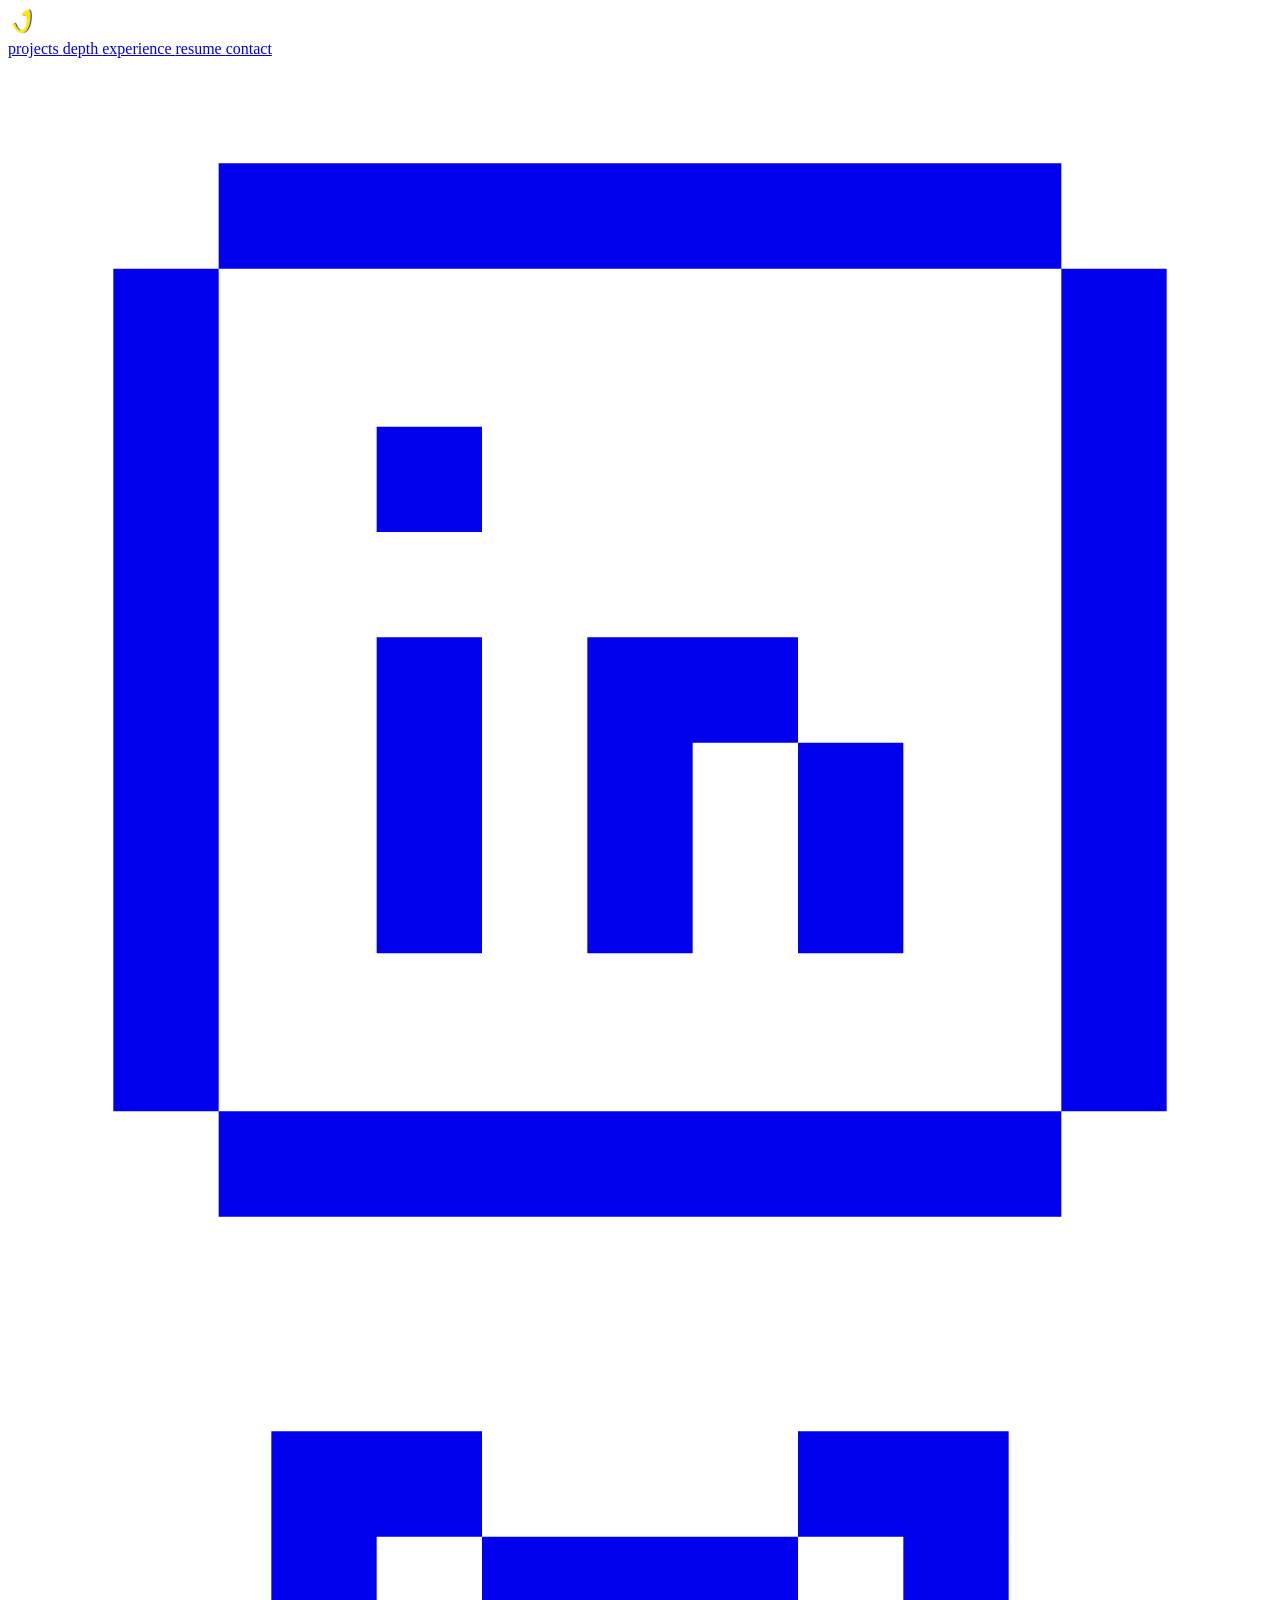
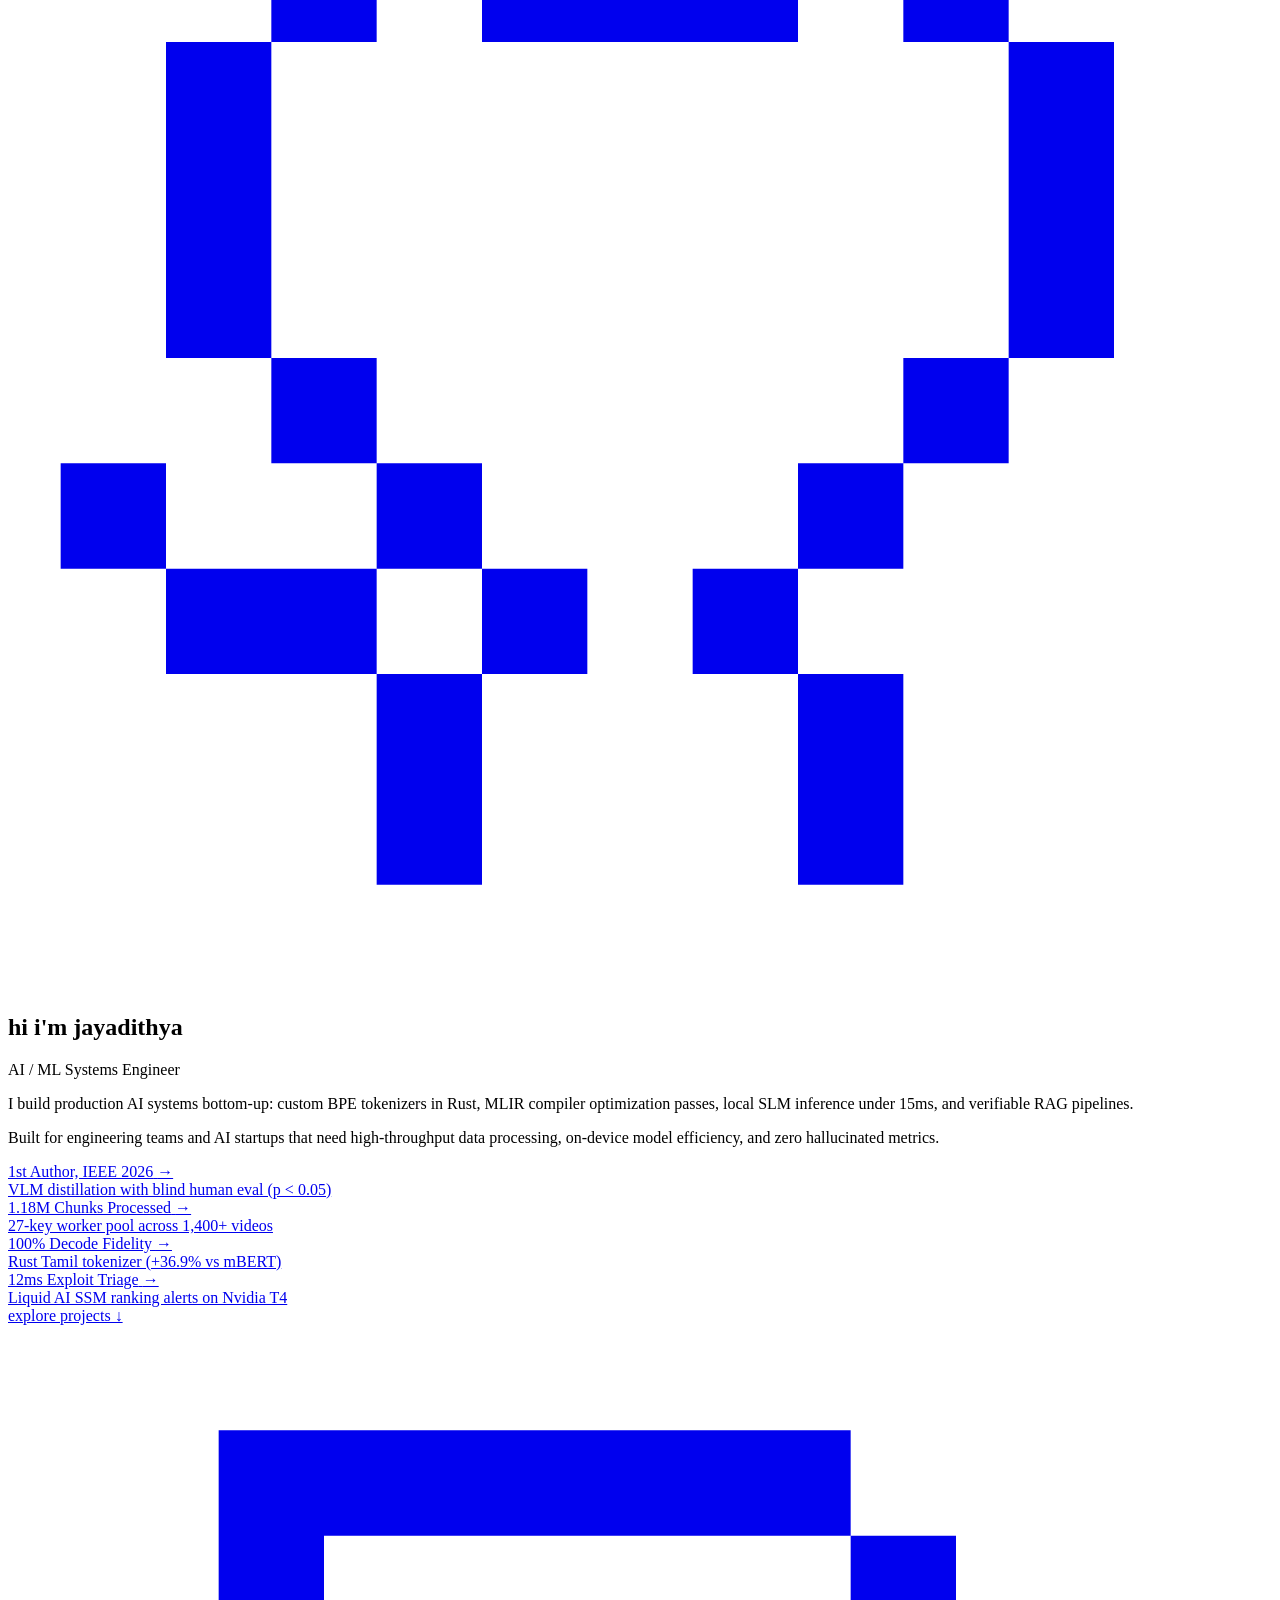
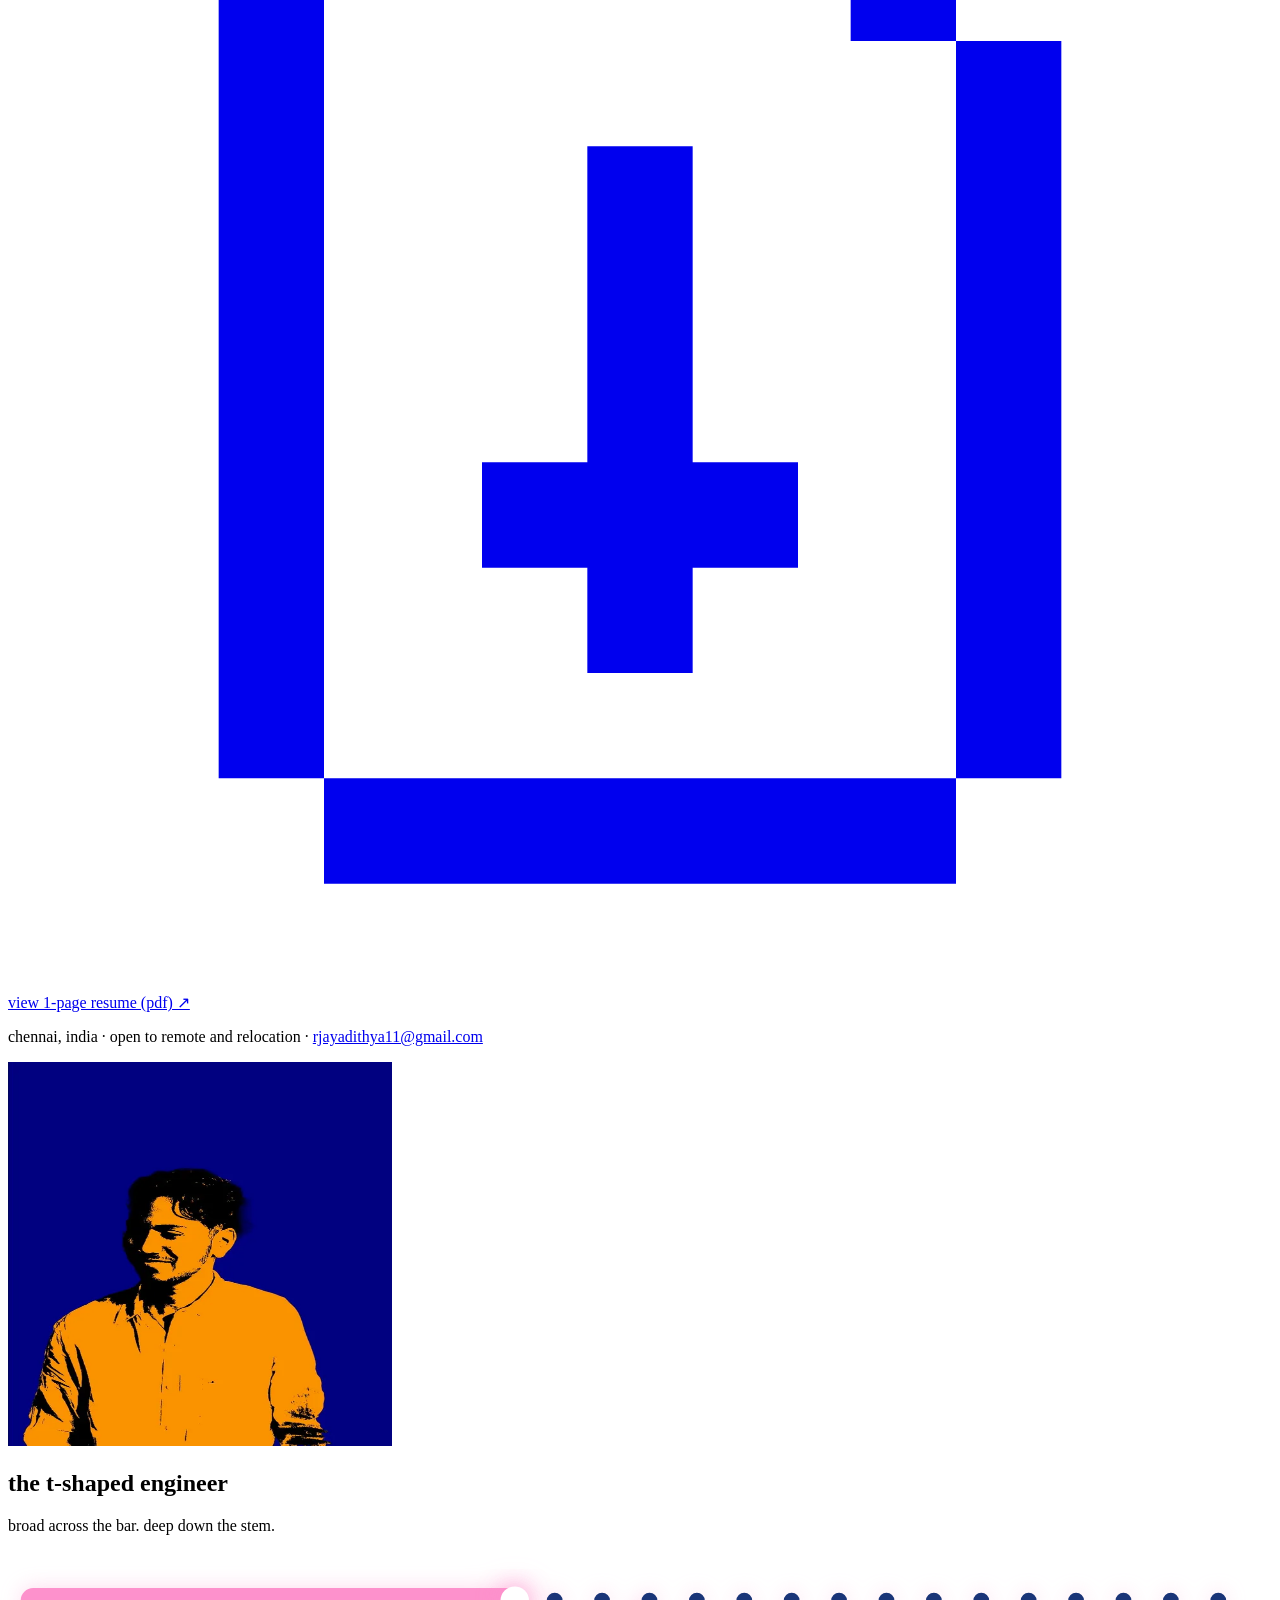
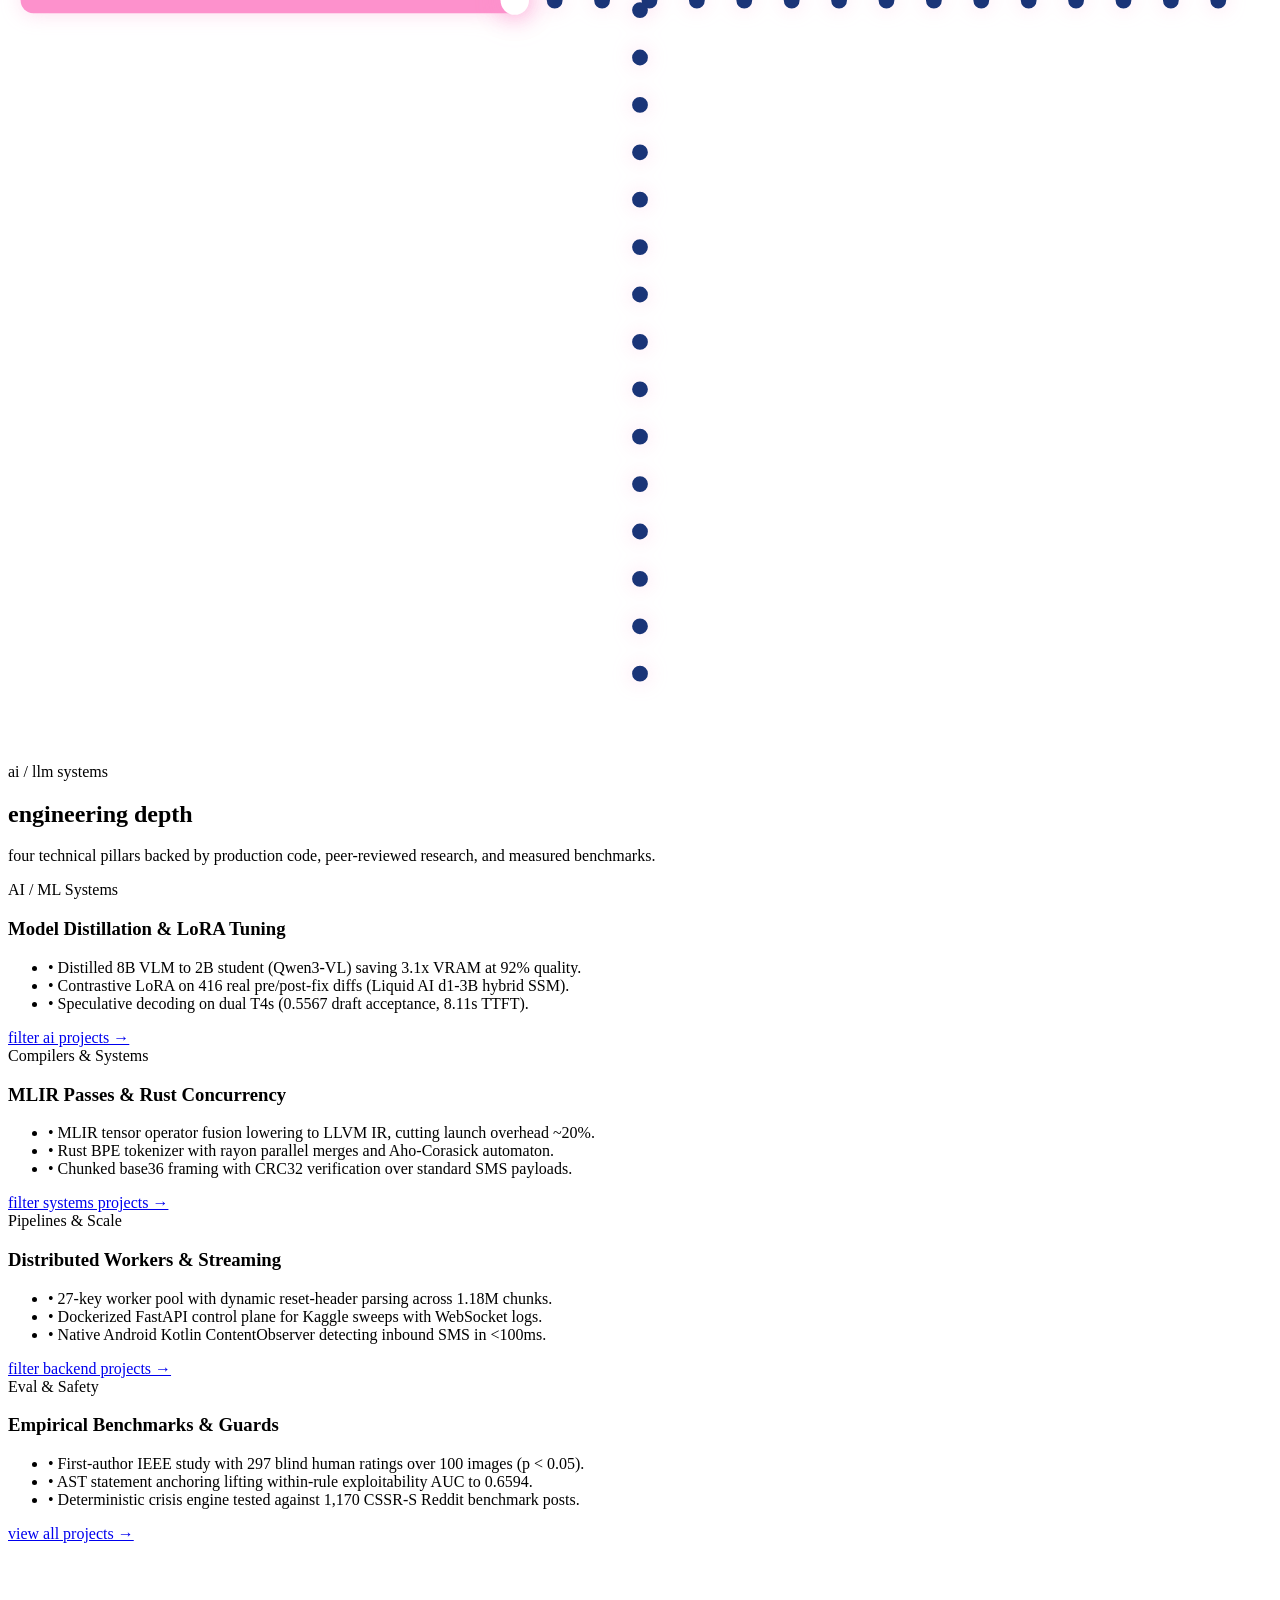
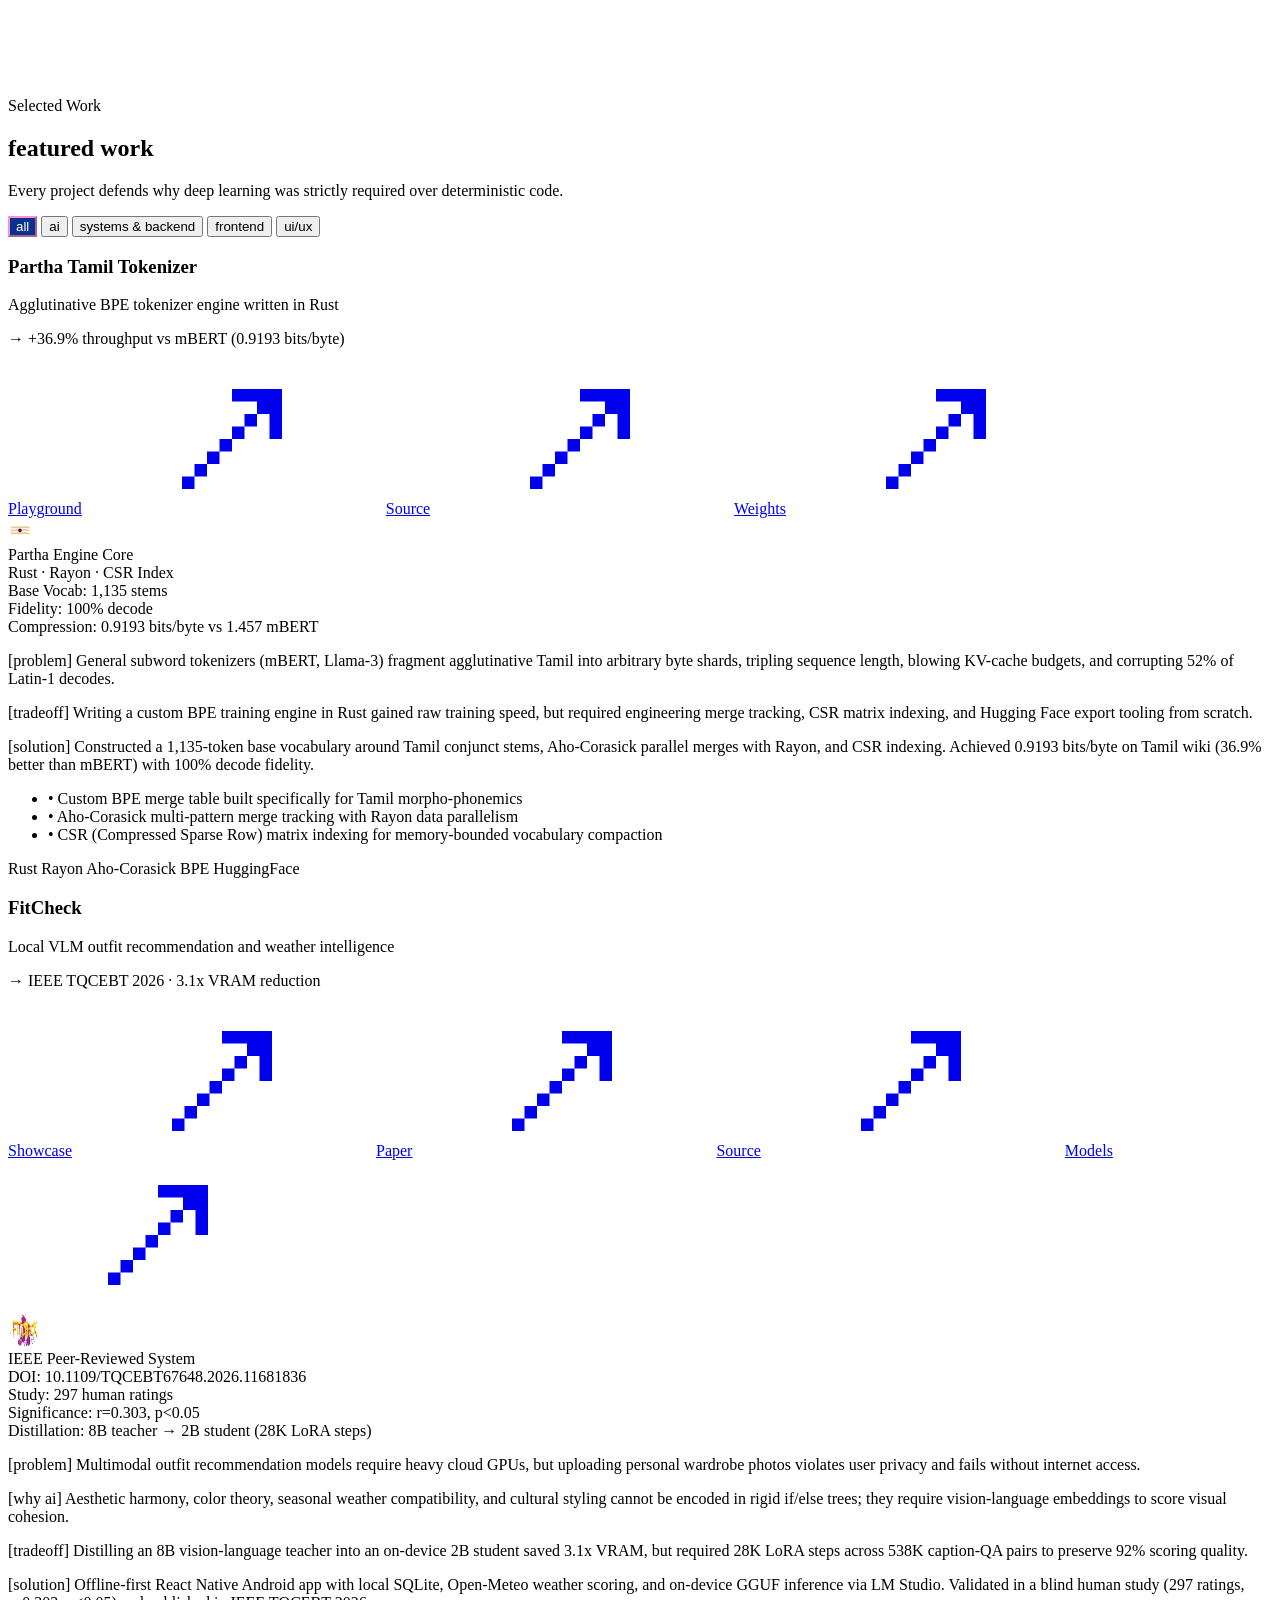
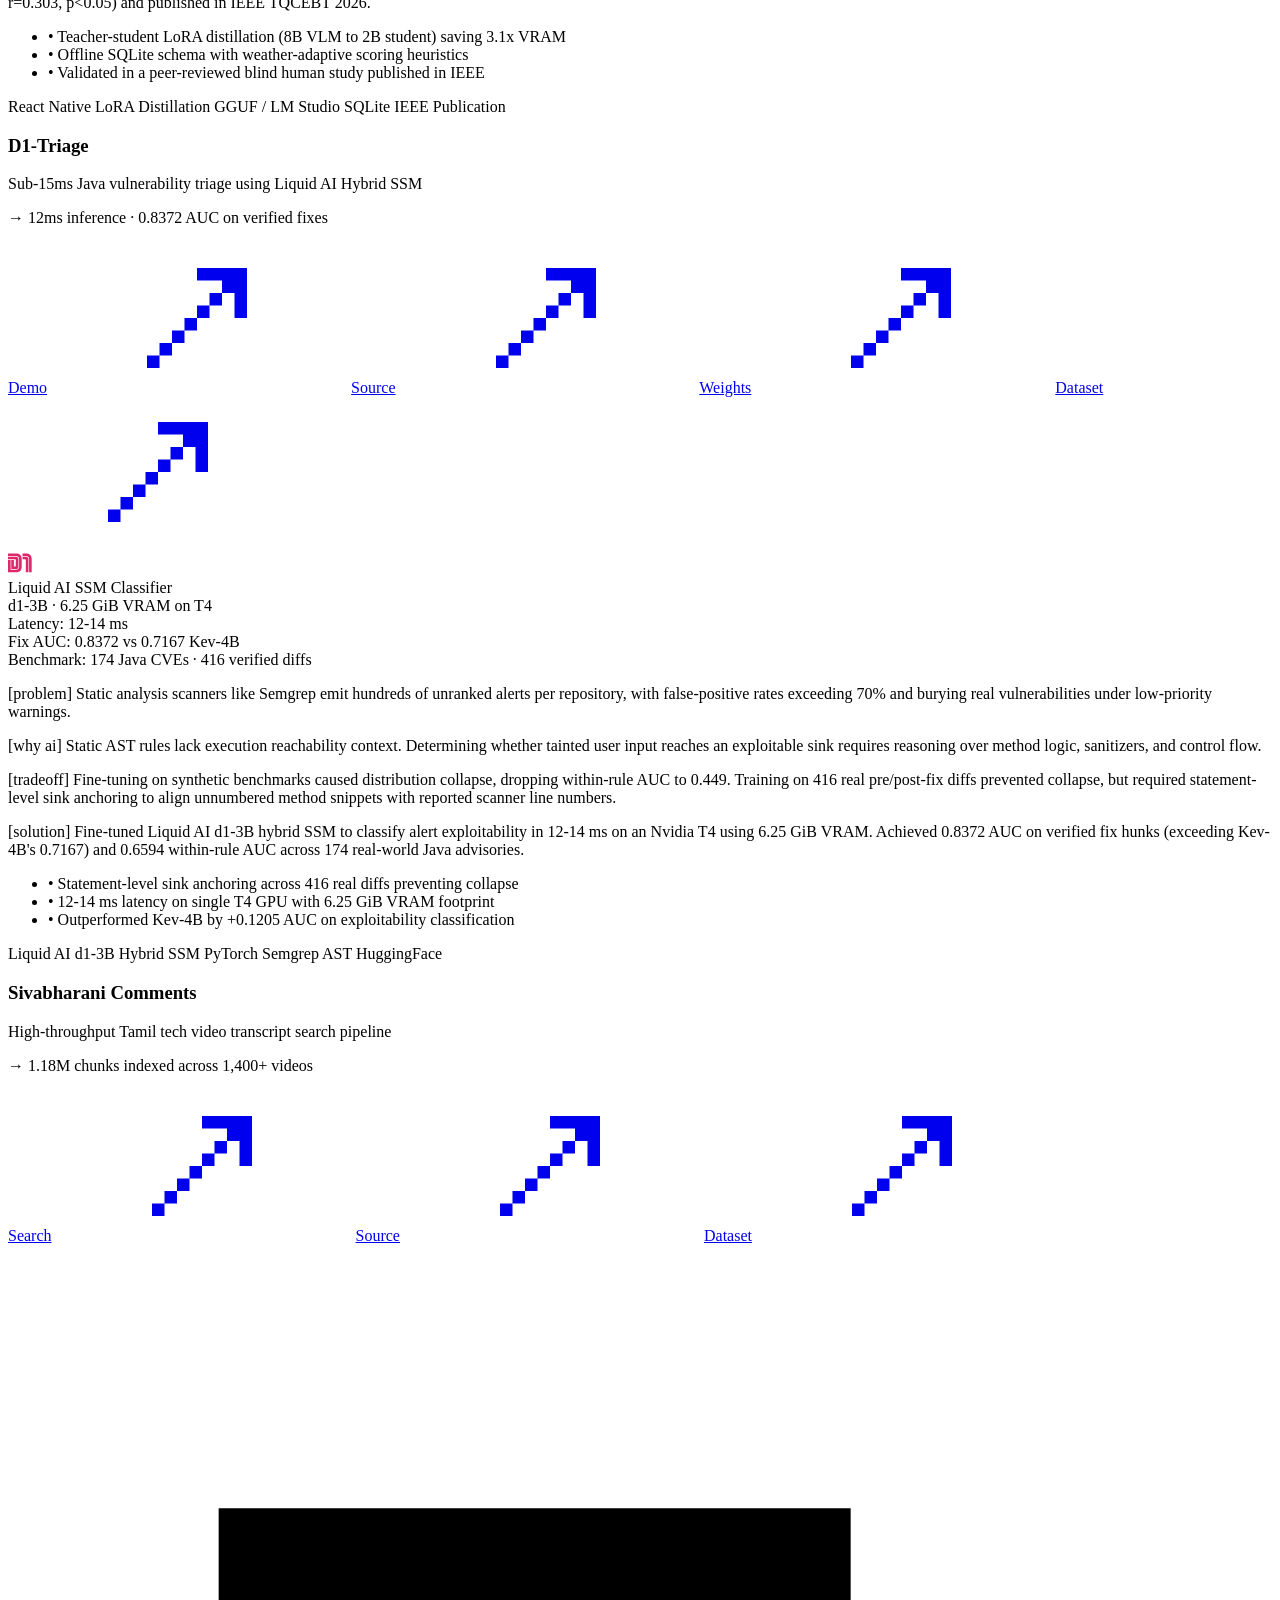
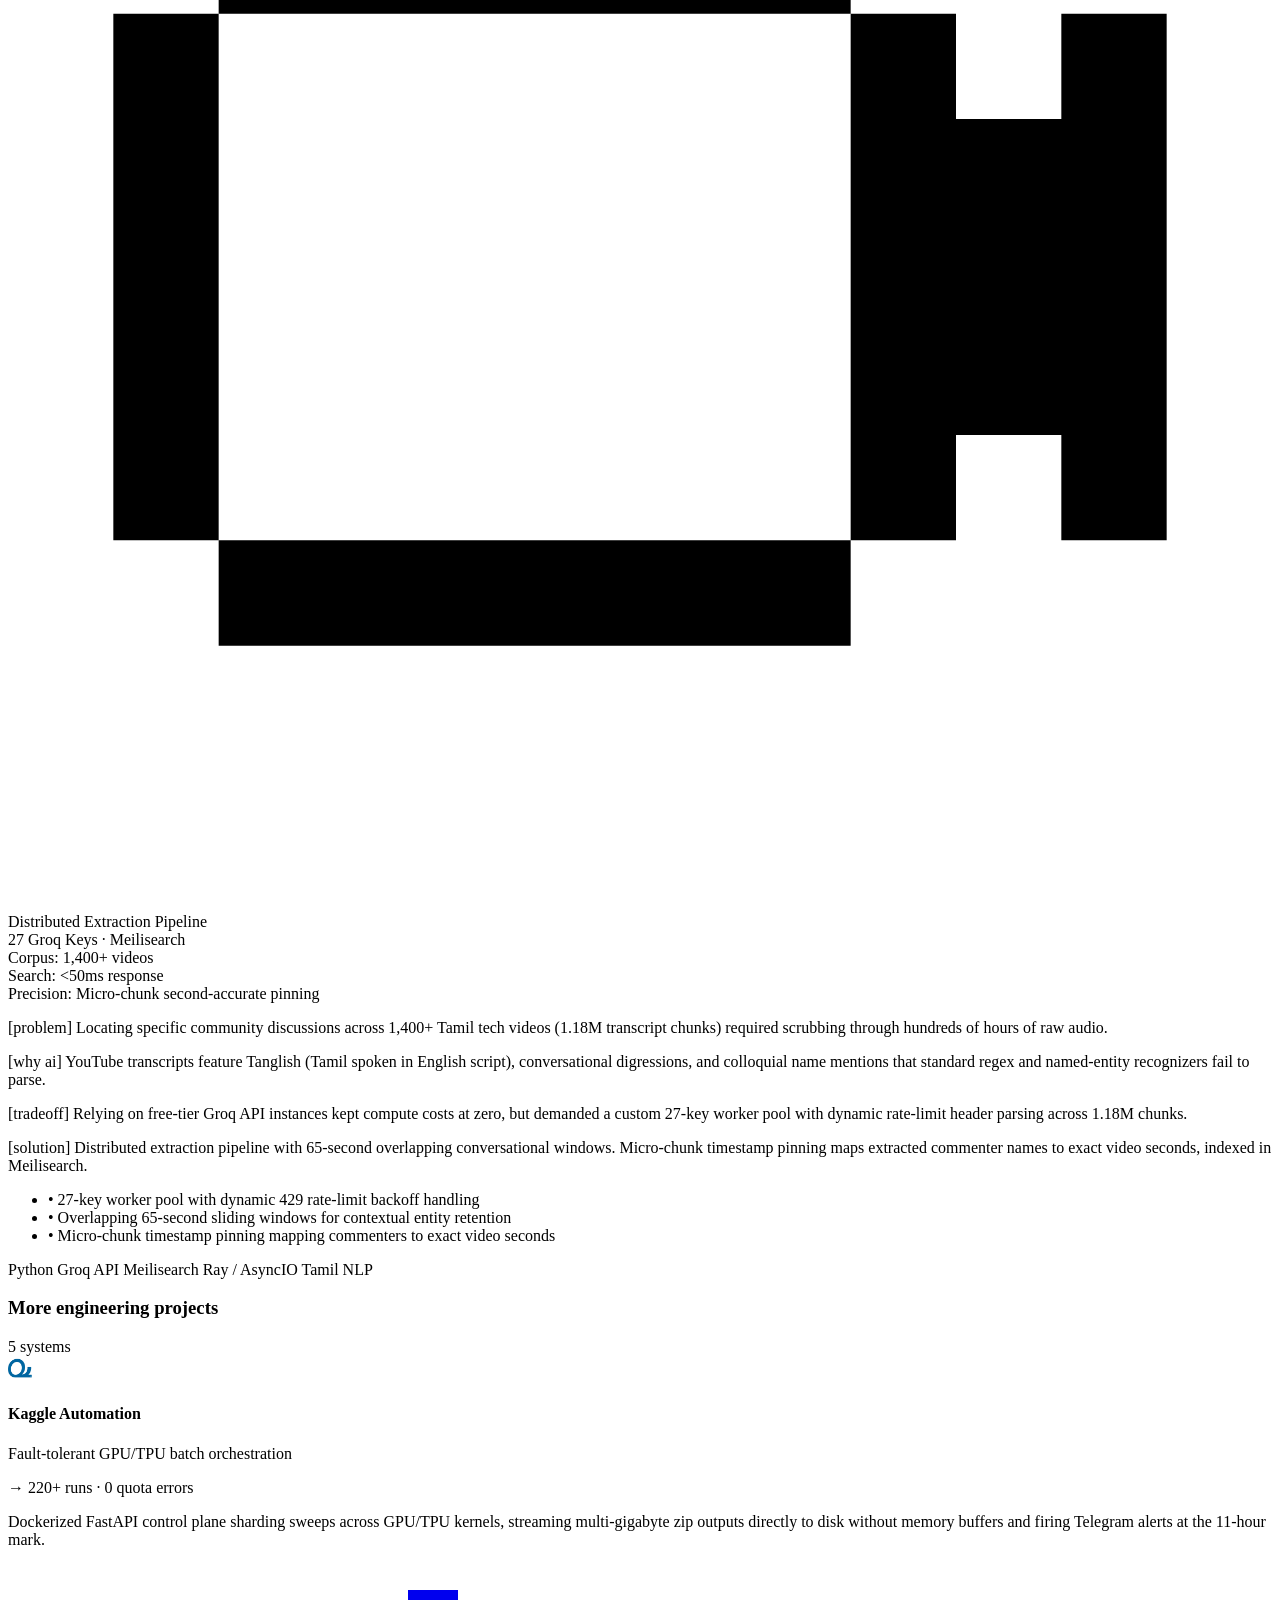
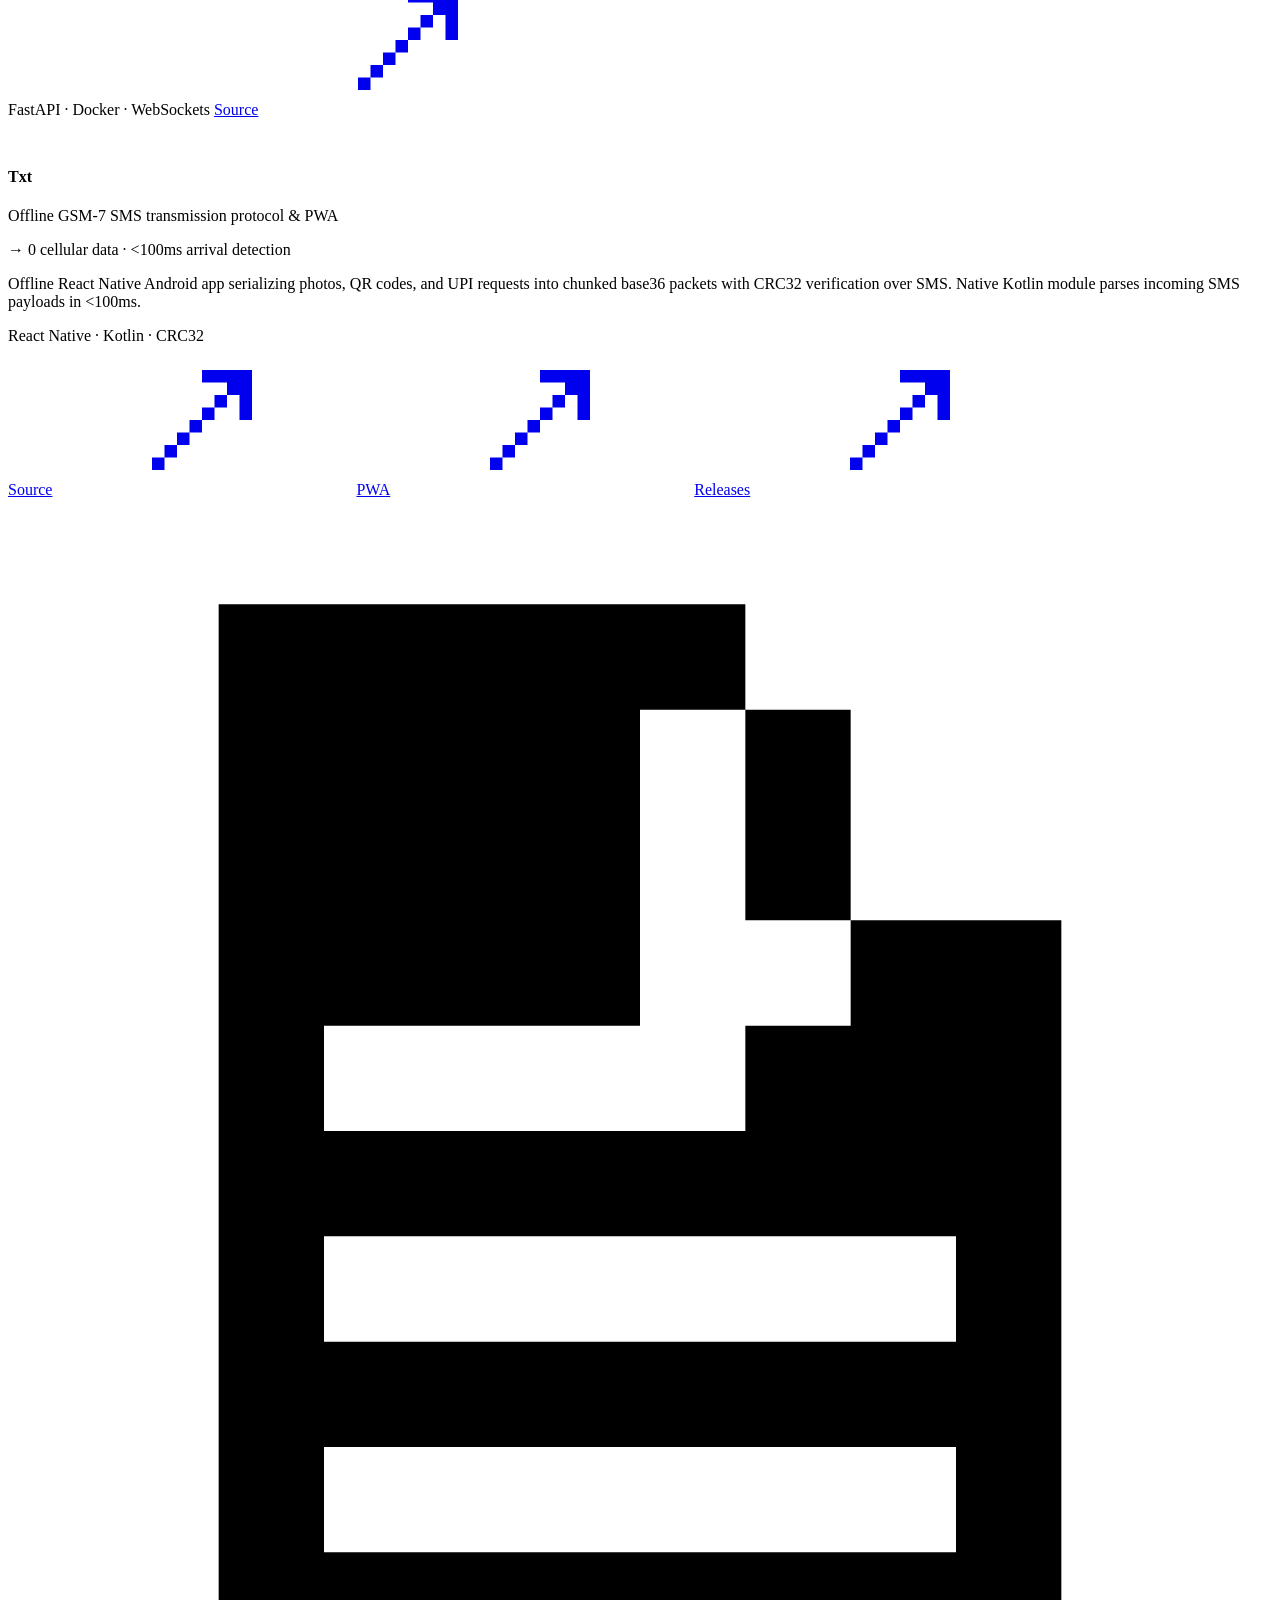
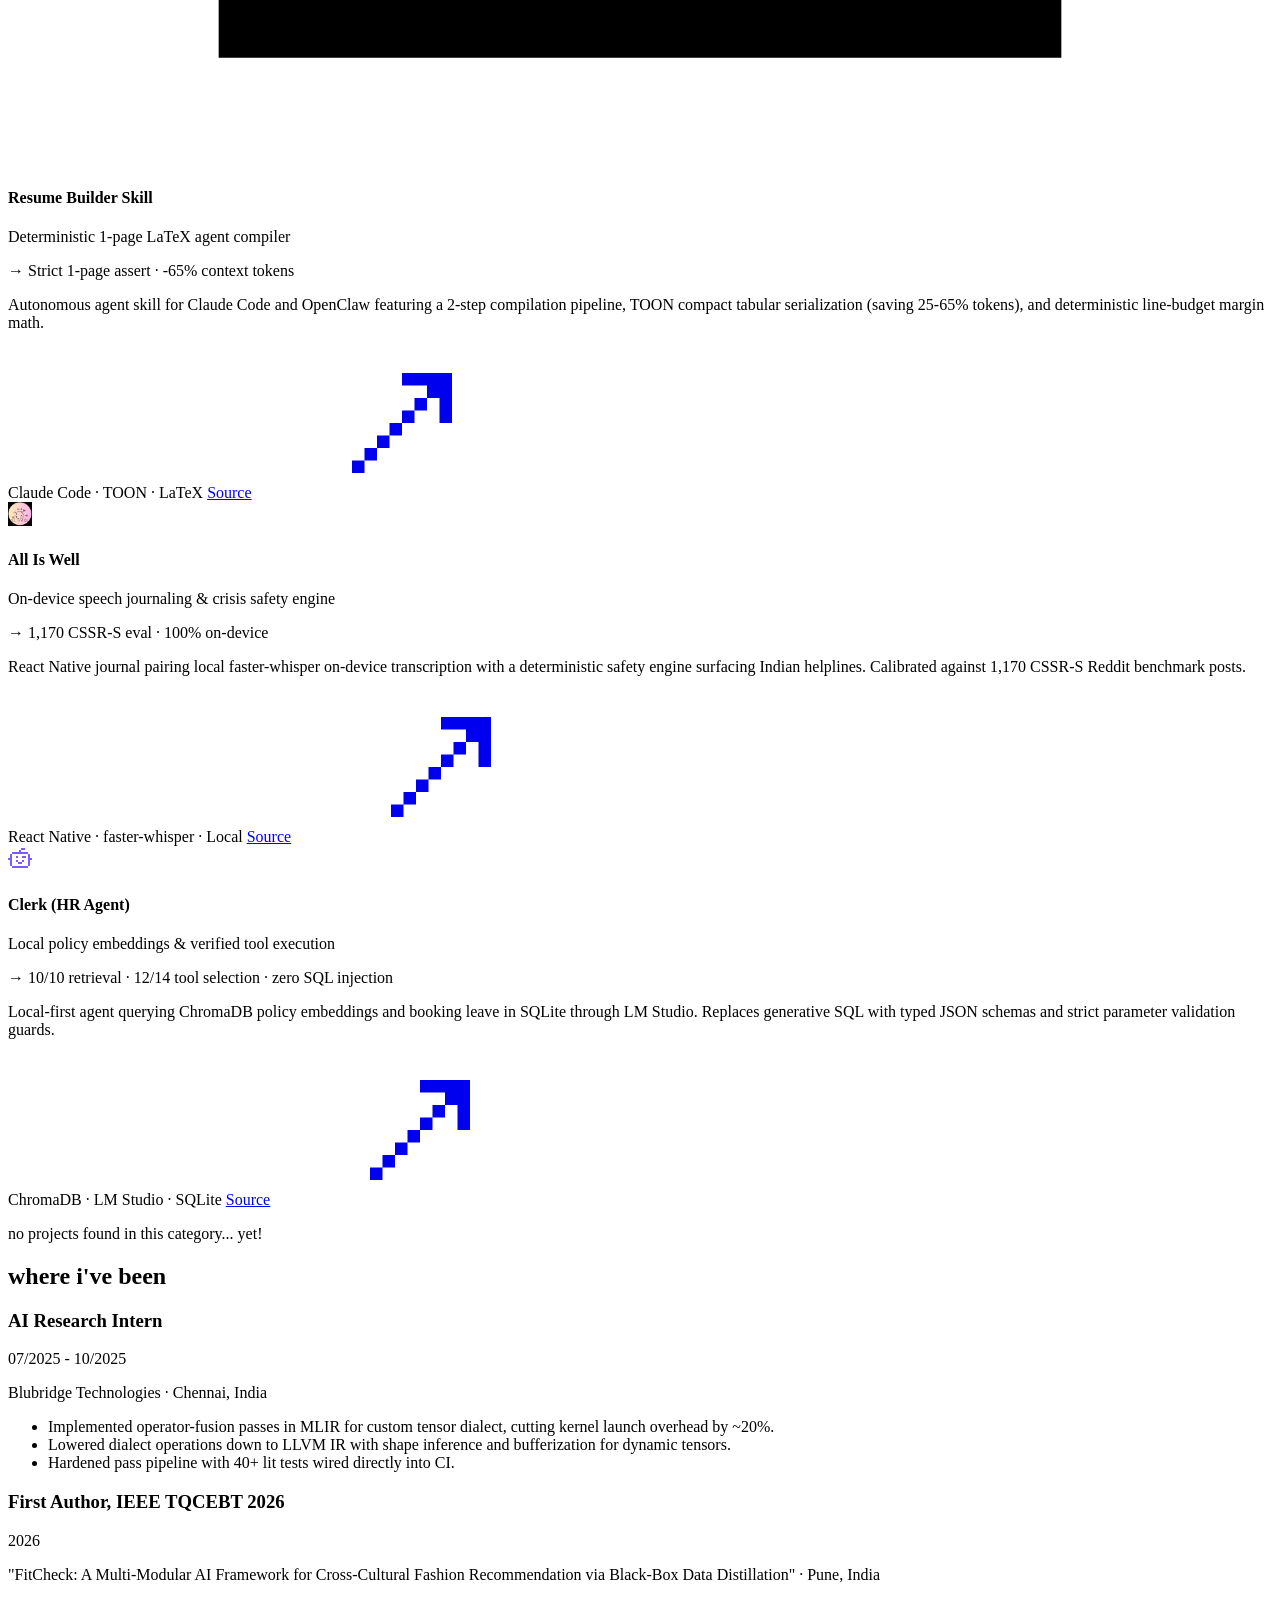
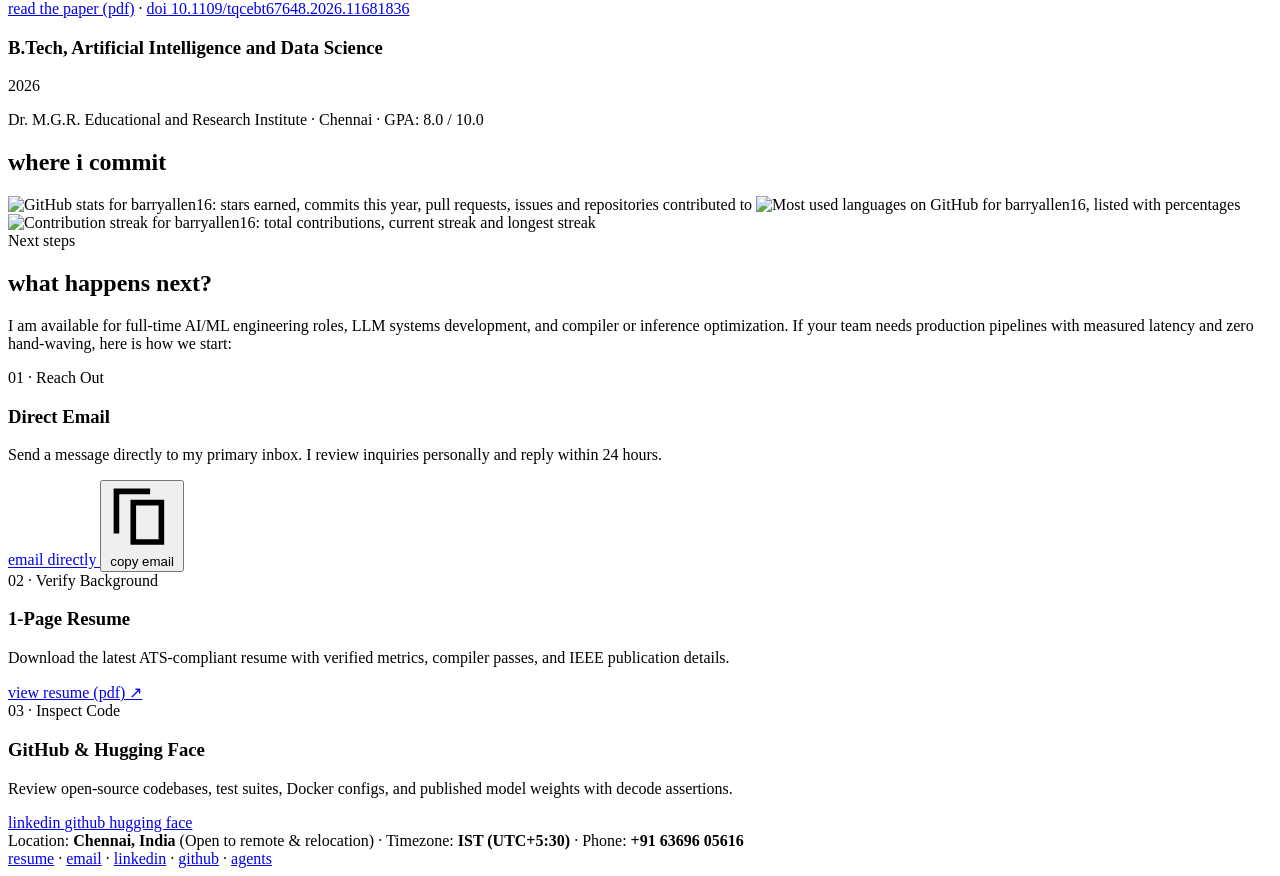
==== index.html @ e92d3a6f "sync repo links and eval metrics" ====
<!doctype html>
<html lang="en" class="scroll-smooth overflow-x-hidden">
  <head>
    <meta charset="UTF-8" />
    <meta name="viewport" content="width=device-width, initial-scale=1.0" />
    <title>Jayadithya R - AI/ML Systems Engineer</title>
    <meta
      name="description"
      content="Jayadithya R - AI/ML systems engineer from Chennai building custom tokenizers, MLIR compiler passes, local model inference, and verifiable RAG pipelines."
    />
    <meta property="og:title" content="Jayadithya R - AI/ML Systems Engineer" />
    <meta
      property="og:description"
      content="Production AI systems, custom tokenizers, compiler passes, and local inference tooling. Chennai, India."
    />
    <meta property="og:type" content="profile" />
    <meta property="og:url" content="https://jayadithya.is-a.dev/" />
    <meta property="og:image" content="https://jayadithya.is-a.dev/images/profile.webp" />
    <meta name="twitter:card" content="summary_large_image" />
    <meta
      name="robots"
      content="index, follow, max-image-preview:large"
    />
    <meta name="google-site-verification" content="ZsTdrmr6wVCVJX30i-GSEnTVApW7dUwY9PnD2KNx1WY" />
    <link rel="canonical" href="https://jayadithya.is-a.dev/" />
    <script type="application/ld+json">
      {
        "@context": "https://schema.org",
        "@graph": [
          {
            "@type": "Person",
            "@id": "https://jayadithya.is-a.dev/#person",
            "name": "Jayadithya R",
            "url": "https://jayadithya.is-a.dev/",
            "jobTitle": "AI/ML Systems Engineer",
            "image": "https://jayadithya.is-a.dev/images/profile.webp",
            "address": {
              "@type": "PostalAddress",
              "addressLocality": "Chennai",
              "addressRegion": "Tamil Nadu",
              "addressCountry": "IN"
            },
            "alumniOf": {
              "@type": "EducationalOrganization",
              "name": "Dr. M.G.R. Educational and Research Institute"
            },
            "sameAs": [
              "https://github.com/barryallen16",
              "https://www.linkedin.com/in/jayadithya-r/",
              "https://huggingface.co/barryallen16"
            ],
            "knowsAbout": [
              "LLM systems",
              "BPE tokenizers",
              "MLIR compiler passes",
              "fine-tuning",
              "data pipelines",
              "eval harnesses",
              "hybrid SSM inference"
            ]
          },
          {
            "@type": "ProfilePage",
            "@id": "https://jayadithya.is-a.dev/#webpage",
            "url": "https://jayadithya.is-a.dev/",
            "name": "Jayadithya R - AI/ML Systems Engineer",
            "mainEntity": { "@id": "https://jayadithya.is-a.dev/#person" }
          }
        ]
      }
    </script>
    <meta name="theme-color" content="#09318D" />
    <!-- Resource hints for critical 3rd party domains and LCP candidate -->
    <link rel="preconnect" href="https://cdn.jsdelivr.net" crossorigin />
    <link
      rel="preload"
      as="image"
      href="./images/profile.webp"
      type="image/webp"
      fetchpriority="high"
    />
    <!-- Fonts: optimized WOFF2 subsets -->
    <link
      rel="preload"
      href="./fonts/brunson-display.woff2"
      as="font"
      type="font/woff2"
      crossorigin
    />
    <link
      rel="preload"
      href="./fonts/geistmono-regular.woff2"
      as="font"
      type="font/woff2"
      crossorigin
    />
    <script src="https://cdn.jsdelivr.net/npm/@tailwindcss/browser@4"></script>
    <link
      rel="shortcut icon"
      href="./favicon/favicon.ico"
      type="image/x-icon"
    />
    <script src="./vendor/gsap.min.js" defer></script>
    <script src="./vendor/ScrollTrigger.min.js" defer></script>
    <script src="./vendor/MotionPathPlugin.min.js" defer></script>
    <script src="./logic.js" defer></script>
    <style type="text/tailwindcss">
      @font-face {
        font-family: "Brunson";
        src: url("./fonts/brunson-display.woff2") format("woff2");
        font-display: swap;
      }
      @font-face {
        font-family: "GeistMono";
        src: url("./fonts/geistmono-regular.woff2") format("woff2");
        font-weight: 400;
        font-style: normal;
        font-display: swap;
      }
      html, body {
        overflow-x: hidden;
        max-width: 100vw;
      }
      /* Brunson letter spacing throughout the page */
      h1, h2, h3, h4, h5, h6,
      .font-sans,
      [class*="font-sans"] {
        letter-spacing: 0.05em;
      }
      @theme {
        --font-sans: "Brunson", ui-sans-serif, system-ui, sans-serif;
        --font-mono: "GeistMono", ui-monospace, SFMono-Regular, monospace;
        --color-brand-blue: #09318D;
        --color-brand-pink: #fd91cc;
        --color-brand-white: #ffffff;
      }
      ::selection {
        background: #fd91cc;
        color: #09318D;
      }
      :focus-visible {
        outline: 2px solid #fd91cc !important;
        outline-offset: 2px !important;
      }
      @keyframes targetHighlight {
        0% {
          box-shadow: 0 0 0 0 rgba(253, 145, 204, 0.9), 0 0 35px rgba(9, 49, 141, 0.9);
          border-color: #fd91cc;
          transform: translateY(-4px) scale(1.02);
        }
        40% {
          box-shadow: 0 0 0 8px rgba(253, 145, 204, 0.45), 0 0 45px rgba(253, 145, 204, 0.55);
          border-color: #fd91cc;
          transform: translateY(-4px) scale(1.02);
        }
        100% {
          box-shadow: 0 0 0 0 rgba(253, 145, 204, 0), 0 0 0 rgba(9, 49, 141, 0);
          border-color: rgba(9, 49, 141, 0.6);
          transform: translateY(0) scale(1);
        }
      }
      .target-highlight-pulse {
        animation: targetHighlight 2.4s cubic-bezier(0.16, 1, 0.3, 1) forwards !important;
        position: relative;
        z-index: 25;
      }
      .pt {
        display: flex;
        flex-direction: column;
        gap: 0.75rem;
      }
      .pt-row {
        display: grid;
        grid-template-columns: 4.75rem 1fr;
        gap: 0.75rem;
        align-items: start;
      }
      .pt dt {
        font-family: "GeistMono", ui-monospace, monospace;
        font-size: 0.6875rem;
        letter-spacing: 0.03em;
        padding-top: 0.2rem;
        color: #fd91cc;
        text-transform: uppercase;
      }
      .pt dt[data-tip] {
        position: relative;
        cursor: help;
        text-decoration: underline dotted rgb(253 145 204 / 0.55);
        text-underline-offset: 3px;
        width: fit-content;
      }
      .pt dt[data-tip]::after {
        content: attr(data-tip);
        position: absolute;
        bottom: calc(100% + 6px);
        left: 0;
        z-index: 50;
        width: max-content;
        max-width: 15rem;
        padding: 0.375rem 0.625rem;
        background: #060e22;
        border: 1px solid rgb(253 145 204 / 0.45);
        border-radius: 6px;
        color: #f3f4f6;
        font-family: "GeistMono", ui-monospace, monospace;
        font-size: 0.6875rem;
        font-weight: 400;
        line-height: 1.4;
        text-transform: none;
        letter-spacing: normal;
        white-space: normal;
        pointer-events: none;
        opacity: 0;
        transform: translateY(4px);
        transition: opacity 0.15s ease, transform 0.15s ease;
        box-shadow: 0 4px 16px rgb(0 0 0 / 0.7), 0 0 10px rgb(253 145 204 / 0.15);
      }
      .pt dt[data-tip]::before {
        content: "";
        position: absolute;
        bottom: calc(100% + 2px);
        left: 0.75rem;
        z-index: 51;
        border-width: 4px;
        border-style: solid;
        border-color: #060e22 transparent transparent transparent;
        pointer-events: none;
        opacity: 0;
        transform: translateY(4px);
        transition: opacity 0.15s ease, transform 0.15s ease;
      }
      .pt dt[data-tip]:hover::after,
      .pt dt[data-tip]:hover::before,
      .pt dt[data-tip]:focus-visible::after,
      .pt dt[data-tip]:focus-visible::before {
        opacity: 1;
        transform: translateY(0);
      }
      .pt dt[data-tip]:focus-visible {
        outline: 1px solid #fd91cc;
        outline-offset: 2px;
        border-radius: 2px;
      }
      .pt dd {
        font-family: "GeistMono", ui-monospace, monospace;
        font-size: 0.8125rem;
        line-height: 1.55;
        color: rgb(255 255 255 / 0.85);
        overflow-wrap: break-word;
        word-break: break-word;
      }
      @media (max-width: 380px) {
        .pt-row {
          grid-template-columns: 4.25rem 1fr;
          gap: 0.5rem;
        }
      }
      @media (min-width: 640px) {
        .pt dd {
          font-size: 0.875rem;
        }
      }
      .filter-btn {
        transition: all 0.2s ease;
      }
      .filter-btn:active {
        transform: scale(0.96);
      }
      .filter-btn.is-active[data-filter="all"] {
        background-color: #09318D;
        border-color: #fd91cc;
        color: #ffffff;
      }
      .filter-btn.is-active[data-filter="frontend"] {
        background-color: rgba(253, 145, 204, 0.25);
        border-color: #fd91cc;
        color: #fd91cc;
      }
      .filter-btn.is-active[data-filter="backend"] {
        background-color: rgba(9, 49, 141, 0.5);
        border-color: #4978e8;
        color: #bfdbfe;
      }
      .filter-btn.is-active[data-filter="uiux"] {
        background-color: rgba(253, 145, 204, 0.2);
        border-color: #fd91cc;
        color: #ffffff;
      }
      .filter-btn.is-active[data-filter="ai"] {
        background-color: rgba(9, 49, 141, 0.65);
        border-color: #fd91cc;
        color: #fd91cc;
      }
      .tabular-nums {
        font-variant-numeric: tabular-nums;
      }
      /* Custom brand scrollbar (Impeccable craft floor) */
      ::-webkit-scrollbar {
        width: 8px;
        height: 8px;
      }
      ::-webkit-scrollbar-track {
        background: #050b1a;
      }
      ::-webkit-scrollbar-thumb {
        background: #09318D;
        border-radius: 4px;
        border: 1px solid rgba(253, 145, 204, 0.3);
      }
      ::-webkit-scrollbar-thumb:hover {
        background: #fd91cc;
      }
      /* Motion accessibility: instant transitions when reduced motion is requested */
      @media (prefers-reduced-motion: reduce) {
        *, ::before, ::after {
          animation-duration: 0.01ms !important;
          animation-iteration-count: 1 !important;
          transition-duration: 0.01ms !important;
          scroll-behavior: auto !important;
        }
      }
    </style>
  </head>
  <body class="overflow-x-hidden bg-[#050b1a] text-white">
    <!-- Nav -->
    <header
      class="bg-[#08122c]/85 backdrop-blur-md px-2 min-[380px]:px-3 sm:px-6 py-2 sm:py-2.5 w-[96%] sm:w-[90%] max-w-5xl rounded-full fixed top-2.5 sm:top-6 z-40 left-1/2 -translate-x-1/2 flex justify-between items-center border border-[#09318D]/50 shadow-lg shadow-[#02050f]/80"
    >
      <a
        href="#hero"
        aria-label="home"
        class="p-1 rounded-full flex items-center justify-center min-w-[38px] sm:min-w-[44px] min-h-[38px] sm:min-h-[44px] focus-visible:outline-[#fd91cc]"
      >
        <img
          src="./favicon/favicon-32x32.png"
          alt="site logo"
          width="28"
          height="28"
          class="h-6 w-6 sm:h-7 sm:w-7"
        />
      </a>
      <nav class="flex justify-center items-center gap-1 sm:gap-2" aria-label="Main Navigation">
        <a
          href="#showcase"
          class="px-2 min-[380px]:px-2.5 sm:px-3.5 py-1.5 sm:py-2 text-[11px] min-[380px]:text-xs sm:text-sm bg-[#0c1b40] border border-[#09318D]/60 rounded-full text-white/85 hover:text-white hover:border-[#fd91cc] transition-colors min-h-[38px] sm:min-h-[44px] flex items-center justify-center font-mono"
        >
          projects
        </a>
        <a
          href="#depth"
          class="hidden md:flex px-2.5 sm:px-3.5 py-2 text-xs sm:text-sm bg-[#0c1b40] border border-[#09318D]/60 rounded-full text-white/85 hover:text-white hover:border-[#fd91cc] transition-colors min-h-[44px] items-center justify-center font-mono"
        >
          depth
        </a>
        <a
          href="#experience"
          class="hidden lg:flex px-2.5 sm:px-3.5 py-2 text-xs sm:text-sm bg-[#0c1b40] border border-[#09318D]/60 rounded-full text-white/85 hover:text-white hover:border-[#fd91cc] transition-colors min-h-[44px] items-center justify-center font-mono"
        >
          experience
        </a>
        <a
          href="./resume/"
          target="_blank"
          class="px-2 min-[380px]:px-2.5 sm:px-3.5 py-1.5 sm:py-2 text-[11px] min-[380px]:text-xs sm:text-sm bg-[#0c1b40] border border-[#09318D]/60 rounded-full text-white/85 hover:text-white hover:border-[#fd91cc] transition-colors min-h-[38px] sm:min-h-[44px] flex items-center justify-center font-mono"
        >
          resume
        </a>
        <a
          href="#contact"
          class="px-2 min-[380px]:px-2.5 sm:px-3.5 py-1.5 sm:py-2 text-[11px] min-[380px]:text-xs sm:text-sm bg-[#09318D]/60 border border-[#fd91cc]/70 rounded-full text-[#fd91cc] hover:bg-[#09318D] hover:text-white transition-colors min-h-[38px] sm:min-h-[44px] flex items-center justify-center font-mono"
        >
          contact
        </a>
        <a
          href="https://www.linkedin.com/in/jayadithya-r/"
          target="_blank"
          rel="noopener noreferrer"
          aria-label="linkedin"
          class="hidden sm:flex p-2.5 bg-[#0c1b40] border border-[#09318D]/60 rounded-full text-white/85 hover:text-white hover:border-[#fd91cc] transition-colors min-h-[44px] min-w-[44px] items-center justify-center"
        >
          <svg xmlns="http://www.w3.org/2000/svg" fill="currentColor" viewBox="0 0 24 24" class="w-4 h-4" aria-hidden="true"><path d="M20 22H4v-2h16v2ZM4 20H2V4h2v16Zm18 0h-2V4h2v16ZM9 17H7v-6h2v6Zm6-6v2h-2v4h-2v-6h4Zm2 6h-2v-4h2v4ZM9 9H7V7h2v2Zm11-5H4V2h16v2Z"/></svg>
        </a>
        <a
          href="https://github.com/barryallen16"
          target="_blank"
          rel="noopener noreferrer"
          aria-label="github"
          class="p-2 sm:p-2.5 bg-[#0c1b40] border border-[#09318D]/60 rounded-full text-white/85 hover:text-white hover:border-[#fd91cc] transition-colors min-h-[38px] min-w-[38px] sm:min-h-[44px] sm:min-w-[44px] flex items-center justify-center"
        >
          <svg xmlns="http://www.w3.org/2000/svg" fill="currentColor" viewBox="0 0 24 24" class="w-4 h-4" aria-hidden="true"><path d="M5 2h4v2H7v2H5V2Zm0 10H3V6h2v6Zm2 2H5v-2h2v2Zm2 2v-2H7v2H3v-2H1v2h2v2h4v4h2v-4h2v-2H9Zm0 0v2H7v-2h2Zm6-12v2H9V4h6Zm4 2h-2V4h-2V2h4v4Zm0 6V6h2v6h-2Zm-2 2v-2h2v2h-2Zm-2 2v-2h2v2h-2Zm0 2h-2v-2h2v2Zm0 0h2v4h-2v-4Z"/></svg>
        </a>
      </nav>
    </header>

    <main id="main">
      <!-- Hero (The 5-Second Clarity Test) -->
      <section id="hero" class="w-full flex flex-col">
        <div
          class="bg-[#050b1a] bg-[radial-gradient(ellipse_at_top,_var(--tw-gradient-stops))] from-[#09318D]/40 via-[#050b1a] to-[#030612] min-h-screen flex justify-center items-center"
        >
          <div
            class="grid grid-cols-1 md:grid-cols-2 md:gap-8 w-full items-center pt-28 md:pt-20 pb-16 px-6 sm:px-8 mx-auto max-w-7xl"
          >
            <div class="flex flex-col">
              <h1 class="text-white text-3xl sm:text-4xl">
                hi i'm
                <span
                  class="block text-4xl sm:text-5xl text-white underline decoration-[#fd91cc] underline-offset-4 mt-1 font-normal"
                >
                  jayadithya
                </span>
              </h1>
              <p class="text-xl sm:text-2xl text-white/95 mt-2 font-sans font-medium">
                AI / ML Systems Engineer
              </p>
              
              <!-- What do you do? -->
              <p class="text-white/85 font-mono mt-3 text-sm sm:text-base leading-relaxed max-w-xl">
                I build production AI systems bottom-up: custom BPE tokenizers in Rust, MLIR compiler optimization passes, local SLM inference under 15ms, and verifiable RAG pipelines.
              </p>
              
              <!-- Who is it for? -->
              <p class="text-white/60 font-mono text-xs sm:text-sm mt-2 leading-normal max-w-xl">
                Built for engineering teams and AI startups that need high-throughput data processing, on-device model efficiency, and zero hallucinated metrics.
              </p>

              <!-- WHY SHOULD I TRUST YOU? (Proof Anchors) -->
              <div class="grid grid-cols-1 min-[380px]:grid-cols-2 gap-2.5 sm:gap-3 mt-6 max-w-xl font-mono">
                <a
                  href="#project-fitcheck"
                  data-target-project="fitcheck"
                  class="proof-anchor-card group p-2.5 sm:p-3 rounded-lg bg-[#0a1638]/90 border border-[#09318D]/70 hover:border-[#fd91cc] transition-all duration-200 hover:-translate-y-0.5 hover:shadow-lg hover:shadow-[#09318D]/50 focus-visible:outline-none focus-visible:ring-2 focus-visible:ring-[#fd91cc] block text-left"
                >
                  <div class="flex items-center justify-between">
                    <span class="text-[#fd91cc] font-semibold text-xs sm:text-sm group-hover:underline decoration-[#fd91cc]">1st Author, IEEE 2026</span>
                    <span class="text-white/40 group-hover:text-[#fd91cc] group-hover:translate-x-0.5 transition-all text-xs" aria-hidden="true">&rarr;</span>
                  </div>
                  <div class="text-white/70 text-[11px] sm:text-xs mt-0.5 leading-snug">VLM distillation with blind human eval (p &lt; 0.05)</div>
                </a>
                <a
                  href="#project-sivabharani-comments"
                  data-target-project="sivabharani-comments"
                  class="proof-anchor-card group p-2.5 sm:p-3 rounded-lg bg-[#0a1638]/90 border border-[#09318D]/70 hover:border-[#fd91cc] transition-all duration-200 hover:-translate-y-0.5 hover:shadow-lg hover:shadow-[#09318D]/50 focus-visible:outline-none focus-visible:ring-2 focus-visible:ring-[#fd91cc] block text-left"
                >
                  <div class="flex items-center justify-between">
                    <span class="text-[#fd91cc] font-semibold text-xs sm:text-sm group-hover:underline decoration-[#fd91cc]">1.18M Chunks Processed</span>
                    <span class="text-white/40 group-hover:text-[#fd91cc] group-hover:translate-x-0.5 transition-all text-xs" aria-hidden="true">&rarr;</span>
                  </div>
                  <div class="text-white/70 text-[11px] sm:text-xs mt-0.5 leading-snug">27-key worker pool across 1,400+ videos</div>
                </a>
                <a
                  href="#project-tamil-tokenizer"
                  data-target-project="tamil-tokenizer"
                  class="proof-anchor-card group p-2.5 sm:p-3 rounded-lg bg-[#0a1638]/90 border border-[#09318D]/70 hover:border-[#fd91cc] transition-all duration-200 hover:-translate-y-0.5 hover:shadow-lg hover:shadow-[#09318D]/50 focus-visible:outline-none focus-visible:ring-2 focus-visible:ring-[#fd91cc] block text-left"
                >
                  <div class="flex items-center justify-between">
                    <span class="text-[#fd91cc] font-semibold text-xs sm:text-sm group-hover:underline decoration-[#fd91cc]">100% Decode Fidelity</span>
                    <span class="text-white/40 group-hover:text-[#fd91cc] group-hover:translate-x-0.5 transition-all text-xs" aria-hidden="true">&rarr;</span>
                  </div>
                  <div class="text-white/70 text-[11px] sm:text-xs mt-0.5 leading-snug">Rust Tamil tokenizer (+36.9% vs mBERT)</div>
                </a>
                <a
                  href="#project-d1-triage"
                  data-target-project="d1-triage"
                  class="proof-anchor-card group p-2.5 sm:p-3 rounded-lg bg-[#0a1638]/90 border border-[#09318D]/70 hover:border-[#fd91cc] transition-all duration-200 hover:-translate-y-0.5 hover:shadow-lg hover:shadow-[#09318D]/50 focus-visible:outline-none focus-visible:ring-2 focus-visible:ring-[#fd91cc] block text-left"
                >
                  <div class="flex items-center justify-between">
                    <span class="text-[#fd91cc] font-semibold text-xs sm:text-sm group-hover:underline decoration-[#fd91cc]">12ms Exploit Triage</span>
                    <span class="text-white/40 group-hover:text-[#fd91cc] group-hover:translate-x-0.5 transition-all text-xs" aria-hidden="true">&rarr;</span>
                  </div>
                  <div class="text-white/70 text-[11px] sm:text-xs mt-0.5 leading-snug">Liquid AI SSM ranking alerts on Nvidia T4</div>
                </a>
              </div>

              <!-- WHAT HAPPENS NEXT? (Clear Conversion Path) -->
              <div class="mt-7 flex flex-col sm:flex-row sm:items-center gap-3">
                <a
                  href="#showcase"
                  class="w-full sm:w-auto justify-center text-center px-5 py-2.5 rounded-full bg-[#09318D] text-white font-mono text-xs sm:text-sm font-semibold border-2 border-[#fd91cc] hover:bg-[#fd91cc] hover:text-[#09318D] transition-all duration-200 flex items-center gap-2 min-h-[44px] shadow-lg shadow-[#09318D]/40"
                >
                  explore projects &darr;
                </a>
                <a
                  href="./resume/"
                  target="_blank"
                  class="w-full sm:w-auto justify-center text-center px-5 py-2.5 rounded-full border-2 border-[#09318D]/80 bg-[#0c1b40] text-white/90 font-mono text-xs sm:text-sm hover:border-[#fd91cc] transition-all duration-200 flex items-center gap-2 min-h-[44px]"
                >
                  <svg
                    xmlns="http://www.w3.org/2000/svg"
                    fill="currentColor"
                    viewBox="0 0 24 24"
                    class="w-4 h-4 text-[#fd91cc]"
                    style="image-rendering:pixelated"
                    aria-hidden="true"
                  ><path d="M4 2h12v2h-12zM4 4h2v16h-2zM16 4h2v2h-2zM18 6h2v14h-2zM11 8h2v10h-2zM9 14h2v2h-2zM13 14h2v2h-2zM6 20h12v2h-12z"/></svg>
                  view 1-page resume (pdf) &nearr;
                </a>
              </div>
              <p class="text-white/50 font-mono text-xs mt-3 flex flex-wrap items-center gap-2">
                <span>chennai, india &middot; open to remote and relocation</span>
                <span>&middot;</span>
                <a href="mailto:rjayadithya11@gmail.com" class="text-[#fd91cc] hover:underline">rjayadithya11@gmail.com</a>
              </p>
            </div>
            
            <div class="relative mt-8 md:mt-0 flex justify-center md:justify-end">
              <div class="relative rounded-xl overflow-hidden border border-[#09318D]/60 shadow-xl shadow-[#02050f]/70">
                <img
                  src="./images/profile.webp"
                  alt="jayadithya profile"
                  width="384"
                  height="384"
                  fetchpriority="high"
                  class="h-64 sm:h-80 md:h-96 w-auto object-cover object-bottom"
                  onerror="
                    this.style.display = 'none';
                    document.getElementById('hero-fallback').style.display = 'flex';
                  "
                />
                <div
                  id="hero-fallback"
                  style="display: none"
                  class="h-64 sm:h-80 md:h-96 w-52 sm:w-60 md:w-72 bg-gradient-to-br from-[#09318D] via-[#0c235c] to-[#fd91cc]/40 items-center justify-center select-none"
                >
                  <span
                    class="text-white/90 text-[7rem] sm:text-[8rem] md:text-[10rem] leading-none"
                    >J</span
                  >
                </div>
                <div
                  class="absolute inset-0 grid grid-cols-8 grid-rows-8 pointer-events-none"
                  id="pixelated-container"
                ></div>
              </div>
            </div>
          </div>
        </div>
      </section>

      <!-- T-Shaped Engineer Animation -->
      <section
        id="t-shape"
        class="w-full bg-[#040817] flex flex-col items-center px-4 pt-20 pb-24 sm:pb-16"
      >
        <h2 class="text-white text-3xl sm:text-4xl mb-3 text-center">
          the
          <span class="underline decoration-[#fd91cc] underline-offset-4"
            >t-shaped</span
          >
          engineer
        </h2>
        <p
          class="font-mono text-white/60 text-xs sm:text-sm mb-16 sm:mb-20 text-center max-w-md"
        >
          broad across the bar. deep down the stem.
        </p>

        <div
          class="relative w-full max-w-xl sm:max-w-2xl flex flex-col items-center"
        >
          <!-- breadth chips sitting on top of the bar -->
          <div
            class="relative z-10 w-full flex justify-between items-end gap-0.5 sm:gap-1 px-0.5 sm:px-2 mb-2 sm:mb-3"
          >
            <span
              class="t-broad font-mono text-[9px] min-[360px]:text-[10px] sm:text-xs px-1 min-[360px]:px-1.5 sm:px-3 py-0.5 min-[360px]:py-1 sm:py-1.5 rounded-md sm:rounded-lg border border-[#09318D]/70 bg-[#0a1638] text-white/90 whitespace-nowrap"
              >compilers</span
            >
            <span
              class="t-broad font-mono text-[9px] min-[360px]:text-[10px] sm:text-xs px-1 min-[360px]:px-1.5 sm:px-3 py-0.5 min-[360px]:py-1 sm:py-1.5 rounded-md sm:rounded-lg border border-[#09318D]/70 bg-[#0a1638] text-white/90 whitespace-nowrap"
              >tokenizers</span
            >
            <span
              class="t-broad font-mono text-[9px] min-[360px]:text-[10px] sm:text-xs px-1 min-[360px]:px-1.5 sm:px-3 py-0.5 min-[360px]:py-1 sm:py-1.5 rounded-md sm:rounded-lg border border-[#09318D]/70 bg-[#0a1638] text-white/90 whitespace-nowrap"
              >pipelines</span
            >
            <span
              class="t-broad font-mono text-[9px] min-[360px]:text-[10px] sm:text-xs px-1 min-[360px]:px-1.5 sm:px-3 py-0.5 min-[360px]:py-1 sm:py-1.5 rounded-md sm:rounded-lg border border-[#09318D]/70 bg-[#0a1638] text-white/90 whitespace-nowrap"
              >distillation</span
            >
            <span
              class="t-broad font-mono text-[9px] min-[360px]:text-[10px] sm:text-xs px-1 min-[360px]:px-1.5 sm:px-3 py-0.5 min-[360px]:py-1 sm:py-1.5 rounded-md sm:rounded-lg border border-[#09318D]/70 bg-[#0a1638] text-white/90 whitespace-nowrap"
              ><span class="sm:hidden">evals</span><span class="hidden sm:inline">eval harnesses</span></span
            >
          </div>

          <!-- the T, traced by scroll -->
          <svg
            id="t-svg"
            viewBox="0 0 800 500"
            fill="none"
            class="w-full h-auto block overflow-visible"
            style="filter: drop-shadow(0 0 10px rgba(253, 145, 204, 0.35))"
            aria-hidden="true"
          >
            <path
              id="t-bar-ghost"
              d="M16 20 H784"
              stroke="#1a3578"
              stroke-width="10"
              stroke-linecap="round"
              stroke-dasharray="0 30"
              opacity="0"
            />
            <path
              id="t-stem-ghost"
              d="M400 26 V470"
              stroke="#1a3578"
              stroke-width="10"
              stroke-linecap="round"
              stroke-dasharray="0 30"
              opacity="0"
            />
            <path
              id="t-bar-path"
              d="M16 20 H784"
              stroke="#fd91cc"
              stroke-width="16"
              stroke-linecap="round"
            />
            <path
              id="t-stem-path"
              d="M400 26 V470"
              stroke="#fd91cc"
              stroke-width="16"
              stroke-linecap="round"
            />
            <circle
              id="t-junction"
              cx="400"
              cy="22"
              r="14"
              stroke="#ffffff"
              stroke-width="4"
              fill="none"
              opacity="0"
            />
            <circle
              id="t-spark-bar"
              r="9"
              cx="0"
              cy="0"
              fill="#ffffff"
              opacity="0"
              style="filter: drop-shadow(0 0 8px rgba(253, 145, 204, 0.9))"
            />
            <circle
              id="t-spark-stem"
              r="9"
              cx="0"
              cy="0"
              fill="#ffffff"
              opacity="0"
              style="filter: drop-shadow(0 0 8px rgba(253, 145, 204, 0.9))"
            />
          </svg>

          <!-- deep expertise at the bottom of the stem -->
          <span
            id="t-deep"
            class="-mt-2 px-5 py-2.5 rounded-full bg-[#09318D] text-white font-semibold text-sm sm:text-base whitespace-nowrap border-2 border-[#fd91cc] shadow-lg shadow-[#09318D]/50"
          >
            ai / llm systems
          </span>
        </div>
      </section>

      <!-- Engineering Depth (Replaces Superficial Cards) -->
      <section
        id="depth"
        class="w-full relative p-4 sm:p-8 max-w-7xl mx-auto scroll-mt-24"
      >
        <div class="text-center mb-10">
          <h2 class="text-white text-3xl sm:text-4xl mb-2">
            engineering
            <span class="underline decoration-[#fd91cc] underline-offset-4">depth</span>
          </h2>
          <p class="font-mono text-white/60 text-xs sm:text-sm max-w-lg mx-auto">
            four technical pillars backed by production code, peer-reviewed research, and measured benchmarks.
          </p>
        </div>

        <div class="grid grid-cols-1 sm:grid-cols-2 lg:grid-cols-4 gap-4">
          <!-- Pillar 1: AI/ML Systems -->
          <div
            class="bg-[#081330] border border-[#09318D]/60 hover:border-[#fd91cc]/80 p-6 rounded-2xl flex flex-col justify-between min-h-[320px] transition-all duration-300 hover:shadow-xl hover:shadow-[#09318D]/30"
          >
            <div>
              <span class="text-xs font-mono uppercase tracking-wider text-[#fd91cc] bg-[#09318D]/50 border border-[#fd91cc]/30 px-2.5 py-1 rounded-full">
                AI / ML Systems
              </span>
              <h3 class="mt-4 text-xl sm:text-2xl text-white font-sans">
                Model Distillation &amp; LoRA Tuning
              </h3>
              <ul class="mt-4 font-mono text-xs text-white/75 space-y-2 leading-relaxed">
                <li>&bull; Distilled 8B VLM to 2B student (Qwen3-VL) saving 3.1x VRAM at 92% quality.</li>
                <li>&bull; Contrastive LoRA on 416 real pre/post-fix diffs (Liquid AI d1-3B hybrid SSM).</li>
                <li>&bull; Speculative decoding on dual T4s (0.5567 draft acceptance, 8.11s TTFT).</li>
              </ul>
            </div>
            <a
              href="#showcase"
              data-skill-filter="ai"
              class="skill-link font-mono text-xs text-[#fd91cc] hover:text-white underline underline-offset-4 decoration-[#fd91cc]/50 hover:decoration-[#fd91cc] min-h-[44px] flex items-center mt-4"
            >
              filter ai projects &rarr;
            </a>
          </div>

          <!-- Pillar 2: Compilers & Low-Level Systems -->
          <div
            class="bg-[#081330] border border-[#09318D]/60 hover:border-[#fd91cc]/80 p-6 rounded-2xl flex flex-col justify-between min-h-[320px] transition-all duration-300 hover:shadow-xl hover:shadow-[#09318D]/30"
          >
            <div>
              <span class="text-xs font-mono uppercase tracking-wider text-blue-200 bg-[#09318D]/50 border border-blue-400/30 px-2.5 py-1 rounded-full">
                Compilers &amp; Systems
              </span>
              <h3 class="mt-4 text-xl sm:text-2xl text-white font-sans">
                MLIR Passes &amp; Rust Concurrency
              </h3>
              <ul class="mt-4 font-mono text-xs text-white/75 space-y-2 leading-relaxed">
                <li>&bull; MLIR tensor operator fusion lowering to LLVM IR, cutting launch overhead ~20%.</li>
                <li>&bull; Rust BPE tokenizer with rayon parallel merges and Aho-Corasick automaton.</li>
                <li>&bull; Chunked base36 framing with CRC32 verification over standard SMS payloads.</li>
              </ul>
            </div>
            <a
              href="#showcase"
              data-skill-filter="backend"
              class="skill-link font-mono text-xs text-blue-300 hover:text-white underline underline-offset-4 decoration-blue-400/50 hover:decoration-blue-400 min-h-[44px] flex items-center mt-4"
            >
              filter systems projects &rarr;
            </a>
          </div>

          <!-- Pillar 3: High-Throughput Backends -->
          <div
            class="bg-[#081330] border border-[#09318D]/60 hover:border-[#fd91cc]/80 p-6 rounded-2xl flex flex-col justify-between min-h-[320px] transition-all duration-300 hover:shadow-xl hover:shadow-[#09318D]/30"
          >
            <div>
              <span class="text-xs font-mono uppercase tracking-wider text-[#fd91cc] bg-[#09318D]/50 border border-[#fd91cc]/30 px-2.5 py-1 rounded-full">
                Pipelines &amp; Scale
              </span>
              <h3 class="mt-4 text-xl sm:text-2xl text-white font-sans">
                Distributed Workers &amp; Streaming
              </h3>
              <ul class="mt-4 font-mono text-xs text-white/75 space-y-2 leading-relaxed">
                <li>&bull; 27-key worker pool with dynamic reset-header parsing across 1.18M chunks.</li>
                <li>&bull; Dockerized FastAPI control plane for Kaggle sweeps with WebSocket logs.</li>
                <li>&bull; Native Android Kotlin ContentObserver detecting inbound SMS in &lt;100ms.</li>
              </ul>
            </div>
            <a
              href="#showcase"
              data-skill-filter="backend"
              class="skill-link font-mono text-xs text-[#fd91cc] hover:text-white underline underline-offset-4 decoration-[#fd91cc]/50 hover:decoration-[#fd91cc] min-h-[44px] flex items-center mt-4"
            >
              filter backend projects &rarr;
            </a>
          </div>

          <!-- Pillar 4: Empirical Eval & Safety -->
          <div
            class="bg-[#081330] border border-[#09318D]/60 hover:border-[#fd91cc]/80 p-6 rounded-2xl flex flex-col justify-between min-h-[320px] transition-all duration-300 hover:shadow-xl hover:shadow-[#09318D]/30"
          >
            <div>
              <span class="text-xs font-mono uppercase tracking-wider text-[#fd91cc] bg-[#09318D]/50 border border-[#fd91cc]/30 px-2.5 py-1 rounded-full">
                Eval &amp; Safety
              </span>
              <h3 class="mt-4 text-xl sm:text-2xl text-white font-sans">
                Empirical Benchmarks &amp; Guards
              </h3>
              <ul class="mt-4 font-mono text-xs text-white/75 space-y-2 leading-relaxed">
                <li>&bull; First-author IEEE study with 297 blind human ratings over 100 images (p &lt; 0.05).</li>
                <li>&bull; AST statement anchoring lifting within-rule exploitability AUC to 0.6594.</li>
                <li>&bull; Deterministic crisis engine tested against 1,170 CSSR-S Reddit benchmark posts.</li>
              </ul>
            </div>
            <a
              href="#showcase"
              data-skill-filter="all"
              class="skill-link font-mono text-xs text-[#fd91cc] hover:text-white underline underline-offset-4 decoration-[#fd91cc]/50 hover:decoration-[#fd91cc] min-h-[44px] flex items-center mt-4"
            >
              view all projects &rarr;
            </a>
          </div>
        </div>
      </section>

      <!-- Projects Showcase -->
      <section
        id="showcase"
        class="w-full bg-[#050b1a] flex flex-col p-4 sm:p-8 md:p-12 scroll-mt-24 sm:scroll-mt-32 max-w-7xl mx-auto"
      >
        <!-- Reusable Pixelart Icon Symbol -->
        <svg class="hidden" aria-hidden="true">
          <symbol id="pixel-arrow-diagonal" viewBox="0 0 24 24">
            <path d="M12 4h8v2h-8zM16 6h4v2h-4zM14 8h2v2h-2zM18 8h2v4h-2zM12 10h2v2h-2zM10 12h2v2h-2zM8 14h2v2h-2zM6 16h2v2h-2zM4 18h2v2h-2z" fill="currentColor"/>
          </symbol>
        </svg>

        <!-- Section Header -->
        <div class="mb-8 border-b border-[#09318D]/40 pb-6 flex flex-col sm:flex-row sm:items-end justify-between gap-4">
          <div>
            <div class="mb-2 font-mono text-xs">
              <span class="uppercase tracking-[0.2em] text-[#fd91cc]">Selected Work</span>
            </div>
            <h2 class="text-white text-3xl sm:text-4xl lg:text-5xl font-sans tracking-[0.05em]">
              featured <span class="underline decoration-[#fd91cc] underline-offset-4">work</span>
            </h2>
          </div>
          <p class="font-mono text-white/60 text-xs sm:text-sm max-w-lg leading-relaxed">
            Every project defends why deep learning was strictly required over deterministic code.
          </p>
        </div>

        <!-- Filter Buttons -->
        <div
          class="flex flex-wrap justify-center sm:justify-start gap-2 sm:gap-3 mb-10"
          id="filter-buttons"
          role="group"
          aria-label="Filter projects by domain"
        >
          <button
            data-filter="all"
            aria-pressed="true"
            class="filter-btn is-active px-4 py-2 rounded-full border border-[#fd91cc] bg-[#09318D] text-white font-mono text-xs sm:text-sm hover:border-white min-h-[40px] cursor-pointer"
          >
            all
          </button>
          <button
            data-filter="ai"
            aria-pressed="false"
            class="filter-btn px-4 py-2 rounded-full border border-[#09318D]/80 bg-[#081330] text-[#fd91cc] font-mono text-xs sm:text-sm hover:border-[#fd91cc] hover:bg-[#09318D]/40 min-h-[40px] cursor-pointer"
          >
            ai
          </button>
          <button
            data-filter="backend"
            aria-pressed="false"
            class="filter-btn px-4 py-2 rounded-full border border-[#09318D]/80 bg-[#081330] text-blue-200 font-mono text-xs sm:text-sm hover:border-[#fd91cc] hover:bg-[#09318D]/40 min-h-[40px] cursor-pointer"
          >
            systems &amp; backend
          </button>
          <button
            data-filter="frontend"
            aria-pressed="false"
            class="filter-btn px-4 py-2 rounded-full border border-[#09318D]/80 bg-[#081330] text-[#fd91cc] font-mono text-xs sm:text-sm hover:border-[#fd91cc] hover:bg-[#09318D]/40 min-h-[40px] cursor-pointer"
          >
            frontend
          </button>
          <button
            data-filter="uiux"
            aria-pressed="false"
            class="filter-btn px-4 py-2 rounded-full border border-[#fd91cc]/60 bg-[#081330] text-white font-mono text-xs sm:text-sm hover:border-[#fd91cc] hover:bg-[#fd91cc]/20 min-h-[40px] cursor-pointer"
          >
            ui/ux
          </button>
        </div>

        <!-- Tier 1: Featured Flagship Projects (Editorial Split Rows) -->
        <div id="featured-work-container" class="space-y-12 sm:space-y-16">
          
          <!-- 1. Partha Tamil Tokenizer -->
          <article
            id="project-tamil-tokenizer"
            class="project-card border-b border-[#09318D]/40 pb-12 sm:pb-16 scroll-mt-28"
            data-categories="ai,backend"
            data-project="tamil-tokenizer"
          >
            <div class="grid gap-6 md:grid-cols-12 md:gap-10 items-start">
              <div class="md:col-span-5">
                <div>
                  <h3 class="text-2xl sm:text-3xl font-medium tracking-[0.05em] text-white font-sans">
                    Partha Tamil Tokenizer
                  </h3>
                </div>
                <p class="mt-1 font-mono text-xs sm:text-sm text-white/70 leading-normal">
                  Agglutinative BPE tokenizer engine written in Rust
                </p>
                <p class="mt-2.5 font-mono text-sm text-[#fd91cc]">
                  &rarr; +36.9% throughput vs mBERT (0.9193 bits/byte)
                </p>
                
                <div class="mt-4 flex flex-wrap gap-x-5 gap-y-2">
                  <a href="https://partha.isroot.in/" target="_blank" rel="noopener noreferrer" class="group inline-flex items-center gap-1.5 font-mono text-xs uppercase tracking-wider text-white hover:text-[#fd91cc] transition-colors py-1"><span class="border-b border-transparent group-hover:border-[#fd91cc]">Playground</span><svg class="w-3.5 h-3.5 inline-block shrink-0 transition-transform group-hover:translate-x-0.5 group-hover:-translate-y-0.5 text-[#fd91cc]" style="image-rendering:pixelated" aria-hidden="true"><use href="#pixel-arrow-diagonal"></use></svg></a>
                  <a href="https://github.com/barryallen16/partha-tamil-tokenizer" target="_blank" rel="noopener noreferrer" class="group inline-flex items-center gap-1.5 font-mono text-xs uppercase tracking-wider text-white hover:text-[#fd91cc] transition-colors py-1"><span class="border-b border-transparent group-hover:border-[#fd91cc]">Source</span><svg class="w-3.5 h-3.5 inline-block shrink-0 transition-transform group-hover:translate-x-0.5 group-hover:-translate-y-0.5 text-[#fd91cc]" style="image-rendering:pixelated" aria-hidden="true"><use href="#pixel-arrow-diagonal"></use></svg></a>
                  <a href="https://huggingface.co/barryallen16/partha-tamil-tokenizer" target="_blank" rel="noopener noreferrer" class="group inline-flex items-center gap-1.5 font-mono text-xs uppercase tracking-wider text-white hover:text-[#fd91cc] transition-colors py-1"><span class="border-b border-transparent group-hover:border-[#fd91cc]">Weights</span><svg class="w-3.5 h-3.5 inline-block shrink-0 transition-transform group-hover:translate-x-0.5 group-hover:-translate-y-0.5 text-[#fd91cc]" style="image-rendering:pixelated" aria-hidden="true"><use href="#pixel-arrow-diagonal"></use></svg></a>
                </div>

                <!-- Preview container -->
                <div class="mt-5 p-4 rounded-xl border border-white/10 bg-[#081330]/90 flex flex-col gap-3 font-mono">
                  <div class="flex items-center gap-3">
                    <div class="w-10 h-10 shrink-0 rounded-lg bg-[#0c1b40] border border-[#09318D]/70 grid place-items-center">
                      <img src="./images/partha-logo.svg" loading="lazy" alt="Partha logo" width="24" height="24" class="w-6 h-6 object-contain" />
                    </div>
                    <div>
                      <div class="text-xs text-white/90 font-medium tracking-wide">Partha Engine Core</div>
                      <div class="text-[11px] text-[#fd91cc]">Rust &middot; Rayon &middot; CSR Index</div>
                    </div>
                  </div>
                  <div class="grid grid-cols-2 gap-2 pt-2.5 border-t border-white/10 text-[11px]">
                    <div class="text-white/60">Base Vocab: <span class="text-white">1,135 stems</span></div>
                    <div class="text-white/60">Fidelity: <span class="text-[#fd91cc]">100% decode</span></div>
                    <div class="text-white/60 col-span-2">Compression: <span class="text-white">0.9193 bits/byte vs 1.457 mBERT</span></div>
                  </div>
                </div>
              </div>

              <div class="md:col-span-7 space-y-3.5 font-mono">
                <p class="text-xs sm:text-sm leading-relaxed text-white/85">
                  <span class="text-[#fd91cc] uppercase tracking-wider font-semibold mr-1.5">[problem]</span>
                  General subword tokenizers (mBERT, Llama-3) fragment agglutinative Tamil into arbitrary byte shards, tripling sequence length, blowing KV-cache budgets, and corrupting 52% of Latin-1 decodes.
                </p>
                <p class="text-xs sm:text-sm leading-relaxed text-white/85">
                  <span class="text-[#fd91cc] uppercase tracking-wider font-semibold mr-1.5">[tradeoff]</span>
                  Writing a custom BPE training engine in Rust gained raw training speed, but required engineering merge tracking, CSR matrix indexing, and Hugging Face export tooling from scratch.
                </p>
                <p class="text-xs sm:text-sm leading-relaxed text-white/85">
                  <span class="text-[#fd91cc] uppercase tracking-wider font-semibold mr-1.5">[solution]</span>
                  Constructed a 1,135-token base vocabulary around Tamil conjunct stems, Aho-Corasick parallel merges with Rayon, and CSR indexing. Achieved 0.9193 bits/byte on Tamil wiki (36.9% better than mBERT) with 100% decode fidelity.
                </p>
                <ul class="space-y-2 pt-1 font-mono text-xs sm:text-sm text-white/75">
                  <li class="flex gap-2.5 leading-relaxed">
                    <span class="text-[#fd91cc] select-none">&bull;</span>
                    <span>Custom BPE merge table built specifically for Tamil morpho-phonemics</span>
                  </li>
                  <li class="flex gap-2.5 leading-relaxed">
                    <span class="text-[#fd91cc] select-none">&bull;</span>
                    <span>Aho-Corasick multi-pattern merge tracking with Rayon data parallelism</span>
                  </li>
                  <li class="flex gap-2.5 leading-relaxed">
                    <span class="text-[#fd91cc] select-none">&bull;</span>
                    <span>CSR (Compressed Sparse Row) matrix indexing for memory-bounded vocabulary compaction</span>
                  </li>
                </ul>
                <div class="pt-2 flex flex-wrap gap-2">
                  <span class="rounded-full border border-white/10 bg-[#081330] px-3 py-0.5 font-mono text-xs text-white/70">Rust</span>
                  <span class="rounded-full border border-white/10 bg-[#081330] px-3 py-0.5 font-mono text-xs text-white/70">Rayon</span>
                  <span class="rounded-full border border-white/10 bg-[#081330] px-3 py-0.5 font-mono text-xs text-white/70">Aho-Corasick</span>
                  <span class="rounded-full border border-white/10 bg-[#081330] px-3 py-0.5 font-mono text-xs text-white/70">BPE</span>
                  <span class="rounded-full border border-white/10 bg-[#081330] px-3 py-0.5 font-mono text-xs text-white/70">HuggingFace</span>
                </div>
              </div>
            </div>
          </article>

          <!-- 2. FitCheck -->
          <article
            id="project-fitcheck"
            class="project-card border-b border-[#09318D]/40 pb-12 sm:pb-16 scroll-mt-28"
            data-categories="frontend,ai,uiux"
            data-project="fitcheck"
          >
            <div class="grid gap-6 md:grid-cols-12 md:gap-10 items-start">
              <div class="md:col-span-5">
                <div>
                  <h3 class="text-2xl sm:text-3xl font-medium tracking-[0.05em] text-white font-sans">
                    FitCheck
                  </h3>
                </div>
                <p class="mt-1 font-mono text-xs sm:text-sm text-white/70 leading-normal">
                  Local VLM outfit recommendation and weather intelligence
                </p>
                <p class="mt-2.5 font-mono text-sm text-[#fd91cc]">
                  &rarr; IEEE TQCEBT 2026 &middot; 3.1x VRAM reduction
                </p>
                
                <div class="mt-4 flex flex-wrap gap-x-5 gap-y-2">
                  <a href="https://barryallen16.github.io/fitcheck-website" target="_blank" rel="noopener noreferrer" class="group inline-flex items-center gap-1.5 font-mono text-xs uppercase tracking-wider text-white hover:text-[#fd91cc] transition-colors py-1"><span class="border-b border-transparent group-hover:border-[#fd91cc]">Showcase</span><svg class="w-3.5 h-3.5 inline-block shrink-0 transition-transform group-hover:translate-x-0.5 group-hover:-translate-y-0.5 text-[#fd91cc]" style="image-rendering:pixelated" aria-hidden="true"><use href="#pixel-arrow-diagonal"></use></svg></a>
                  <a href="https://doi.org/10.1109/TQCEBT67648.2026.11681836" target="_blank" rel="noopener noreferrer" class="group inline-flex items-center gap-1.5 font-mono text-xs uppercase tracking-wider text-white hover:text-[#fd91cc] transition-colors py-1"><span class="border-b border-transparent group-hover:border-[#fd91cc]">Paper</span><svg class="w-3.5 h-3.5 inline-block shrink-0 transition-transform group-hover:translate-x-0.5 group-hover:-translate-y-0.5 text-[#fd91cc]" style="image-rendering:pixelated" aria-hidden="true"><use href="#pixel-arrow-diagonal"></use></svg></a>
                  <a href="https://github.com/barryallen16/fitcheck" target="_blank" rel="noopener noreferrer" class="group inline-flex items-center gap-1.5 font-mono text-xs uppercase tracking-wider text-white hover:text-[#fd91cc] transition-colors py-1"><span class="border-b border-transparent group-hover:border-[#fd91cc]">Source</span><svg class="w-3.5 h-3.5 inline-block shrink-0 transition-transform group-hover:translate-x-0.5 group-hover:-translate-y-0.5 text-[#fd91cc]" style="image-rendering:pixelated" aria-hidden="true"><use href="#pixel-arrow-diagonal"></use></svg></a>
                  <a href="https://huggingface.co/collections/barryallen16/fitcheck" target="_blank" rel="noopener noreferrer" class="group inline-flex items-center gap-1.5 font-mono text-xs uppercase tracking-wider text-white hover:text-[#fd91cc] transition-colors py-1"><span class="border-b border-transparent group-hover:border-[#fd91cc]">Models</span><svg class="w-3.5 h-3.5 inline-block shrink-0 transition-transform group-hover:translate-x-0.5 group-hover:-translate-y-0.5 text-[#fd91cc]" style="image-rendering:pixelated" aria-hidden="true"><use href="#pixel-arrow-diagonal"></use></svg></a>
                </div>

                <!-- Preview container -->
                <div class="mt-5 p-4 rounded-xl border border-white/10 bg-[#081330]/90 flex flex-col gap-3 font-mono">
                  <div class="flex items-center gap-3">
                    <div class="w-10 h-10 shrink-0 rounded-lg bg-[#0c1b40] border border-[#09318D]/70 grid place-items-center overflow-hidden">
                      <img src="./images/fitcheck-logo-v3.webp" loading="lazy" alt="FitCheck logo" width="32" height="32" class="w-8 h-8 object-contain" />
                    </div>
                    <div>
                      <div class="text-xs text-white/90 font-medium tracking-wide">IEEE Peer-Reviewed System</div>
                      <div class="text-[11px] text-[#fd91cc]">DOI: 10.1109/TQCEBT67648.2026.11681836</div>
                    </div>
                  </div>
                  <div class="grid grid-cols-2 gap-2 pt-2.5 border-t border-white/10 text-[11px]">
                    <div class="text-white/60">Study: <span class="text-white">297 human ratings</span></div>
                    <div class="text-white/60">Significance: <span class="text-[#fd91cc]">r=0.303, p&lt;0.05</span></div>
                    <div class="text-white/60 col-span-2">Distillation: <span class="text-white">8B teacher &rarr; 2B student (28K LoRA steps)</span></div>
                  </div>
                </div>
              </div>

              <div class="md:col-span-7 space-y-3.5 font-mono">
                <p class="text-xs sm:text-sm leading-relaxed text-white/85">
                  <span class="text-[#fd91cc] uppercase tracking-wider font-semibold mr-1.5">[problem]</span>
                  Multimodal outfit recommendation models require heavy cloud GPUs, but uploading personal wardrobe photos violates user privacy and fails without internet access.
                </p>
                <p class="text-xs sm:text-sm leading-relaxed text-white/85">
                  <span class="text-[#fd91cc] uppercase tracking-wider font-semibold mr-1.5">[why ai]</span>
                  Aesthetic harmony, color theory, seasonal weather compatibility, and cultural styling cannot be encoded in rigid if/else trees; they require vision-language embeddings to score visual cohesion.
                </p>
                <p class="text-xs sm:text-sm leading-relaxed text-white/85">
                  <span class="text-[#fd91cc] uppercase tracking-wider font-semibold mr-1.5">[tradeoff]</span>
                  Distilling an 8B vision-language teacher into an on-device 2B student saved 3.1x VRAM, but required 28K LoRA steps across 538K caption-QA pairs to preserve 92% scoring quality.
                </p>
                <p class="text-xs sm:text-sm leading-relaxed text-white/85">
                  <span class="text-[#fd91cc] uppercase tracking-wider font-semibold mr-1.5">[solution]</span>
                  Offline-first React Native Android app with local SQLite, Open-Meteo weather scoring, and on-device GGUF inference via LM Studio. Validated in a blind human study (297 ratings, r=0.303, p&lt;0.05) and published in IEEE TQCEBT 2026.
                </p>
                <ul class="space-y-2 pt-1 font-mono text-xs sm:text-sm text-white/75">
                  <li class="flex gap-2.5 leading-relaxed">
                    <span class="text-[#fd91cc] select-none">&bull;</span>
                    <span>Teacher-student LoRA distillation (8B VLM to 2B student) saving 3.1x VRAM</span>
                  </li>
                  <li class="flex gap-2.5 leading-relaxed">
                    <span class="text-[#fd91cc] select-none">&bull;</span>
                    <span>Offline SQLite schema with weather-adaptive scoring heuristics</span>
                  </li>
                  <li class="flex gap-2.5 leading-relaxed">
                    <span class="text-[#fd91cc] select-none">&bull;</span>
                    <span>Validated in a peer-reviewed blind human study published in IEEE</span>
                  </li>
                </ul>
                <div class="pt-2 flex flex-wrap gap-2">
                  <span class="rounded-full border border-white/10 bg-[#081330] px-3 py-0.5 font-mono text-xs text-white/70">React Native</span>
                  <span class="rounded-full border border-white/10 bg-[#081330] px-3 py-0.5 font-mono text-xs text-white/70">LoRA Distillation</span>
                  <span class="rounded-full border border-white/10 bg-[#081330] px-3 py-0.5 font-mono text-xs text-white/70">GGUF / LM Studio</span>
                  <span class="rounded-full border border-white/10 bg-[#081330] px-3 py-0.5 font-mono text-xs text-white/70">SQLite</span>
                  <span class="rounded-full border border-white/10 bg-[#081330] px-3 py-0.5 font-mono text-xs text-white/70">IEEE Publication</span>
                </div>
              </div>
            </div>
          </article>

          <!-- 3. D1-Triage -->
          <article
            id="project-d1-triage"
            class="project-card border-b border-[#09318D]/40 pb-12 sm:pb-16 scroll-mt-28"
            data-categories="ai,backend"
            data-project="d1-triage"
          >
            <div class="grid gap-6 md:grid-cols-12 md:gap-10 items-start">
              <div class="md:col-span-5">
                <div>
                  <h3 class="text-2xl sm:text-3xl font-medium tracking-[0.05em] text-white font-sans">
                    D1-Triage
                  </h3>
                </div>
                <p class="mt-1 font-mono text-xs sm:text-sm text-white/70 leading-normal">
                  Sub-15ms Java vulnerability triage using Liquid AI Hybrid SSM
                </p>
                <p class="mt-2.5 font-mono text-sm text-[#fd91cc]">
                  &rarr; 12ms inference &middot; 0.8372 AUC on verified fixes
                </p>
                
                <div class="mt-4 flex flex-wrap gap-x-5 gap-y-2">
                  <a href="https://barryallen16.github.io/d1-triage/" target="_blank" rel="noopener noreferrer" class="group inline-flex items-center gap-1.5 font-mono text-xs uppercase tracking-wider text-white hover:text-[#fd91cc] transition-colors py-1"><span class="border-b border-transparent group-hover:border-[#fd91cc]">Demo</span><svg class="w-3.5 h-3.5 inline-block shrink-0 transition-transform group-hover:translate-x-0.5 group-hover:-translate-y-0.5 text-[#fd91cc]" style="image-rendering:pixelated" aria-hidden="true"><use href="#pixel-arrow-diagonal"></use></svg></a>
                  <a href="https://github.com/barryallen16/d1-triage" target="_blank" rel="noopener noreferrer" class="group inline-flex items-center gap-1.5 font-mono text-xs uppercase tracking-wider text-white hover:text-[#fd91cc] transition-colors py-1"><span class="border-b border-transparent group-hover:border-[#fd91cc]">Source</span><svg class="w-3.5 h-3.5 inline-block shrink-0 transition-transform group-hover:translate-x-0.5 group-hover:-translate-y-0.5 text-[#fd91cc]" style="image-rendering:pixelated" aria-hidden="true"><use href="#pixel-arrow-diagonal"></use></svg></a>
                  <a href="https://huggingface.co/barryallen16/d1-3B-java-vuln-triage" target="_blank" rel="noopener noreferrer" class="group inline-flex items-center gap-1.5 font-mono text-xs uppercase tracking-wider text-white hover:text-[#fd91cc] transition-colors py-1"><span class="border-b border-transparent group-hover:border-[#fd91cc]">Weights</span><svg class="w-3.5 h-3.5 inline-block shrink-0 transition-transform group-hover:translate-x-0.5 group-hover:-translate-y-0.5 text-[#fd91cc]" style="image-rendering:pixelated" aria-hidden="true"><use href="#pixel-arrow-diagonal"></use></svg></a>
                  <a href="https://huggingface.co/datasets/barryallen16/d1-triage" target="_blank" rel="noopener noreferrer" class="group inline-flex items-center gap-1.5 font-mono text-xs uppercase tracking-wider text-white hover:text-[#fd91cc] transition-colors py-1"><span class="border-b border-transparent group-hover:border-[#fd91cc]">Dataset</span><svg class="w-3.5 h-3.5 inline-block shrink-0 transition-transform group-hover:translate-x-0.5 group-hover:-translate-y-0.5 text-[#fd91cc]" style="image-rendering:pixelated" aria-hidden="true"><use href="#pixel-arrow-diagonal"></use></svg></a>
                </div>

                <!-- Preview container -->
                <div class="mt-5 p-4 rounded-xl border border-white/10 bg-[#081330]/90 flex flex-col gap-3 font-mono">
                  <div class="flex items-center gap-3">
                    <div class="w-10 h-10 shrink-0 rounded-lg bg-[#0c1b40] border border-[#09318D]/70 grid place-items-center">
                      <img src="./images/d1-logo.svg" loading="lazy" alt="d1-triage logo" width="24" height="24" class="w-6 h-6 object-contain" />
                    </div>
                    <div>
                      <div class="text-xs text-white/90 font-medium tracking-wide">Liquid AI SSM Classifier</div>
                      <div class="text-[11px] text-[#fd91cc]">d1-3B &middot; 6.25 GiB VRAM on T4</div>
                    </div>
                  </div>
                  <div class="grid grid-cols-2 gap-2 pt-2.5 border-t border-white/10 text-[11px]">
                    <div class="text-white/60">Latency: <span class="text-[#fd91cc]">12-14 ms</span></div>
                    <div class="text-white/60">Fix AUC: <span class="text-white">0.8372 vs 0.7167 Kev-4B</span></div>
                    <div class="text-white/60 col-span-2">Benchmark: <span class="text-white">174 Java CVEs &middot; 416 verified diffs</span></div>
                  </div>
                </div>
              </div>

              <div class="md:col-span-7 space-y-3.5 font-mono">
                <p class="text-xs sm:text-sm leading-relaxed text-white/85">
                  <span class="text-[#fd91cc] uppercase tracking-wider font-semibold mr-1.5">[problem]</span>
                  Static analysis scanners like Semgrep emit hundreds of unranked alerts per repository, with false-positive rates exceeding 70% and burying real vulnerabilities under low-priority warnings.
                </p>
                <p class="text-xs sm:text-sm leading-relaxed text-white/85">
                  <span class="text-[#fd91cc] uppercase tracking-wider font-semibold mr-1.5">[why ai]</span>
                  Static AST rules lack execution reachability context. Determining whether tainted user input reaches an exploitable sink requires reasoning over method logic, sanitizers, and control flow.
                </p>
                <p class="text-xs sm:text-sm leading-relaxed text-white/85">
                  <span class="text-[#fd91cc] uppercase tracking-wider font-semibold mr-1.5">[tradeoff]</span>
                  Fine-tuning on synthetic benchmarks caused distribution collapse, dropping within-rule AUC to 0.449. Training on 416 real pre/post-fix diffs prevented collapse, but required statement-level sink anchoring to align unnumbered method snippets with reported scanner line numbers.
                </p>
                <p class="text-xs sm:text-sm leading-relaxed text-white/85">
                  <span class="text-[#fd91cc] uppercase tracking-wider font-semibold mr-1.5">[solution]</span>
                  Fine-tuned Liquid AI d1-3B hybrid SSM to classify alert exploitability in 12-14 ms on an Nvidia T4 using 6.25 GiB VRAM. Achieved 0.8372 AUC on verified fix hunks (exceeding Kev-4B's 0.7167) and 0.6594 within-rule AUC across 174 real-world Java advisories.
                </p>
                <ul class="space-y-2 pt-1 font-mono text-xs sm:text-sm text-white/75">
                  <li class="flex gap-2.5 leading-relaxed">
                    <span class="text-[#fd91cc] select-none">&bull;</span>
                    <span>Statement-level sink anchoring across 416 real diffs preventing collapse</span>
                  </li>
                  <li class="flex gap-2.5 leading-relaxed">
                    <span class="text-[#fd91cc] select-none">&bull;</span>
                    <span>12-14 ms latency on single T4 GPU with 6.25 GiB VRAM footprint</span>
                  </li>
                  <li class="flex gap-2.5 leading-relaxed">
                    <span class="text-[#fd91cc] select-none">&bull;</span>
                    <span>Outperformed Kev-4B by +0.1205 AUC on exploitability classification</span>
                  </li>
                </ul>
                <div class="pt-2 flex flex-wrap gap-2">
                  <span class="rounded-full border border-white/10 bg-[#081330] px-3 py-0.5 font-mono text-xs text-white/70">Liquid AI d1-3B</span>
                  <span class="rounded-full border border-white/10 bg-[#081330] px-3 py-0.5 font-mono text-xs text-white/70">Hybrid SSM</span>
                  <span class="rounded-full border border-white/10 bg-[#081330] px-3 py-0.5 font-mono text-xs text-white/70">PyTorch</span>
                  <span class="rounded-full border border-white/10 bg-[#081330] px-3 py-0.5 font-mono text-xs text-white/70">Semgrep AST</span>
                  <span class="rounded-full border border-white/10 bg-[#081330] px-3 py-0.5 font-mono text-xs text-white/70">HuggingFace</span>
                </div>
              </div>
            </div>
          </article>

          <!-- 4. Sivabharani Comments -->
          <article
            id="project-sivabharani-comments"
            class="project-card border-b border-[#09318D]/40 pb-12 sm:pb-16 scroll-mt-28"
            data-categories="ai,backend"
            data-project="sivabharani-comments"
          >
            <div class="grid gap-6 md:grid-cols-12 md:gap-10 items-start">
              <div class="md:col-span-5">
                <div>
                  <h3 class="text-2xl sm:text-3xl font-medium tracking-[0.05em] text-white font-sans">
                    Sivabharani Comments
                  </h3>
                </div>
                <p class="mt-1 font-mono text-xs sm:text-sm text-white/70 leading-normal">
                  High-throughput Tamil tech video transcript search pipeline
                </p>
                <p class="mt-2.5 font-mono text-sm text-[#fd91cc]">
                  &rarr; 1.18M chunks indexed across 1,400+ videos
                </p>
                
                <div class="mt-4 flex flex-wrap gap-x-5 gap-y-2">
                  <a href="https://barryallen16.github.io/sivabharani-comments" target="_blank" rel="noopener noreferrer" class="group inline-flex items-center gap-1.5 font-mono text-xs uppercase tracking-wider text-white hover:text-[#fd91cc] transition-colors py-1"><span class="border-b border-transparent group-hover:border-[#fd91cc]">Search</span><svg class="w-3.5 h-3.5 inline-block shrink-0 transition-transform group-hover:translate-x-0.5 group-hover:-translate-y-0.5 text-[#fd91cc]" style="image-rendering:pixelated" aria-hidden="true"><use href="#pixel-arrow-diagonal"></use></svg></a>
                  <a href="https://github.com/barryallen16/sivabharani-comments" target="_blank" rel="noopener noreferrer" class="group inline-flex items-center gap-1.5 font-mono text-xs uppercase tracking-wider text-white hover:text-[#fd91cc] transition-colors py-1"><span class="border-b border-transparent group-hover:border-[#fd91cc]">Source</span><svg class="w-3.5 h-3.5 inline-block shrink-0 transition-transform group-hover:translate-x-0.5 group-hover:-translate-y-0.5 text-[#fd91cc]" style="image-rendering:pixelated" aria-hidden="true"><use href="#pixel-arrow-diagonal"></use></svg></a>
                  <a href="https://huggingface.co/datasets/barryallen16/sivabharani_comments" target="_blank" rel="noopener noreferrer" class="group inline-flex items-center gap-1.5 font-mono text-xs uppercase tracking-wider text-white hover:text-[#fd91cc] transition-colors py-1"><span class="border-b border-transparent group-hover:border-[#fd91cc]">Dataset</span><svg class="w-3.5 h-3.5 inline-block shrink-0 transition-transform group-hover:translate-x-0.5 group-hover:-translate-y-0.5 text-[#fd91cc]" style="image-rendering:pixelated" aria-hidden="true"><use href="#pixel-arrow-diagonal"></use></svg></a>
                </div>

                <!-- Preview container -->
                <div class="mt-5 p-4 rounded-xl border border-white/10 bg-[#081330]/90 flex flex-col gap-3 font-mono">
                  <div class="flex items-center gap-3">
                    <div class="w-10 h-10 shrink-0 rounded-lg bg-[#0c1b40] border border-[#09318D]/70 grid place-items-center">
                      <svg xmlns="http://www.w3.org/2000/svg" fill="currentColor" viewBox="0 0 24 24" class="w-5 h-5 text-[#fd91cc]" style="image-rendering:pixelated" aria-hidden="true"><path d="M16 19H4v-2h12v2ZM4 17H2V7h2v10Zm14-8h2V7h2v10h-2v-2h-2v2h-2V7h2v2Zm-2-2H4V5h12v2Z"/></svg>
                    </div>
                    <div>
                      <div class="text-xs text-white/90 font-medium tracking-wide">Distributed Extraction Pipeline</div>
                      <div class="text-[11px] text-[#fd91cc]">27 Groq Keys &middot; Meilisearch</div>
                    </div>
                  </div>
                  <div class="grid grid-cols-2 gap-2 pt-2.5 border-t border-white/10 text-[11px]">
                    <div class="text-white/60">Corpus: <span class="text-white">1,400+ videos</span></div>
                    <div class="text-white/60">Search: <span class="text-[#fd91cc]">&lt;50ms response</span></div>
                    <div class="text-white/60 col-span-2">Precision: <span class="text-white">Micro-chunk second-accurate pinning</span></div>
                  </div>
                </div>
              </div>

              <div class="md:col-span-7 space-y-3.5 font-mono">
                <p class="text-xs sm:text-sm leading-relaxed text-white/85">
                  <span class="text-[#fd91cc] uppercase tracking-wider font-semibold mr-1.5">[problem]</span>
                  Locating specific community discussions across 1,400+ Tamil tech videos (1.18M transcript chunks) required scrubbing through hundreds of hours of raw audio.
                </p>
                <p class="text-xs sm:text-sm leading-relaxed text-white/85">
                  <span class="text-[#fd91cc] uppercase tracking-wider font-semibold mr-1.5">[why ai]</span>
                  YouTube transcripts feature Tanglish (Tamil spoken in English script), conversational digressions, and colloquial name mentions that standard regex and named-entity recognizers fail to parse.
                </p>
                <p class="text-xs sm:text-sm leading-relaxed text-white/85">
                  <span class="text-[#fd91cc] uppercase tracking-wider font-semibold mr-1.5">[tradeoff]</span>
                  Relying on free-tier Groq API instances kept compute costs at zero, but demanded a custom 27-key worker pool with dynamic rate-limit header parsing across 1.18M chunks.
                </p>
                <p class="text-xs sm:text-sm leading-relaxed text-white/85">
                  <span class="text-[#fd91cc] uppercase tracking-wider font-semibold mr-1.5">[solution]</span>
                  Distributed extraction pipeline with 65-second overlapping conversational windows. Micro-chunk timestamp pinning maps extracted commenter names to exact video seconds, indexed in Meilisearch.
                </p>
                <ul class="space-y-2 pt-1 font-mono text-xs sm:text-sm text-white/75">
                  <li class="flex gap-2.5 leading-relaxed">
                    <span class="text-[#fd91cc] select-none">&bull;</span>
                    <span>27-key worker pool with dynamic 429 rate-limit backoff handling</span>
                  </li>
                  <li class="flex gap-2.5 leading-relaxed">
                    <span class="text-[#fd91cc] select-none">&bull;</span>
                    <span>Overlapping 65-second sliding windows for contextual entity retention</span>
                  </li>
                  <li class="flex gap-2.5 leading-relaxed">
                    <span class="text-[#fd91cc] select-none">&bull;</span>
                    <span>Micro-chunk timestamp pinning mapping commenters to exact video seconds</span>
                  </li>
                </ul>
                <div class="pt-2 flex flex-wrap gap-2">
                  <span class="rounded-full border border-white/10 bg-[#081330] px-3 py-0.5 font-mono text-xs text-white/70">Python</span>
                  <span class="rounded-full border border-white/10 bg-[#081330] px-3 py-0.5 font-mono text-xs text-white/70">Groq API</span>
                  <span class="rounded-full border border-white/10 bg-[#081330] px-3 py-0.5 font-mono text-xs text-white/70">Meilisearch</span>
                  <span class="rounded-full border border-white/10 bg-[#081330] px-3 py-0.5 font-mono text-xs text-white/70">Ray / AsyncIO</span>
                  <span class="rounded-full border border-white/10 bg-[#081330] px-3 py-0.5 font-mono text-xs text-white/70">Tamil NLP</span>
                </div>
              </div>
            </div>
          </article>
        </div>

        <!-- Tier 2: More Engineering Projects Grid -->
        <div id="secondary-work-container" class="mt-16 pt-8 border-t border-[#09318D]/40">
          <div class="mb-8 flex items-baseline justify-between">
            <div>
              <h3 class="font-mono text-xs uppercase tracking-[0.2em] text-[#fd91cc]">More engineering projects</h3>
            </div>
            <span class="font-mono text-xs text-white/40">5 systems</span>
          </div>

          <div class="grid grid-cols-1 md:grid-cols-2 gap-5 lg:gap-6">
            
            <!-- 5. Kaggle Automation -->
            <article
              id="project-kaggle-automation"
              class="project-card flex flex-col justify-between p-6 rounded-xl border border-white/10 bg-[#081330]/90 transition-all duration-300 hover:border-[#fd91cc]/70 hover:shadow-lg hover:shadow-[#09318D]/20 scroll-mt-28"
              data-categories="backend,ai"
              data-project="kaggle-automation"
            >
              <div>
                <div class="flex items-start justify-between gap-3">
                  <div class="flex items-center gap-3">
                    <div class="w-9 h-9 shrink-0 rounded-lg bg-[#0c1b40] border border-[#09318D]/70 grid place-items-center overflow-hidden">
                      <img src="./images/kaggle-auto-logo.png" loading="lazy" alt="Kaggle Automation logo" width="24" height="24" class="w-6 h-6 object-contain" />
                    </div>
                    <div>
                      <h4 class="text-lg font-medium text-white tracking-[0.05em] font-sans">Kaggle Automation</h4>
                      <p class="text-xs font-mono text-white/50">Fault-tolerant GPU/TPU batch orchestration</p>
                    </div>
                  </div>
                </div>
                <p class="mt-2.5 font-mono text-xs text-[#fd91cc]">&rarr; 220+ runs &middot; 0 quota errors</p>
                <p class="mt-3 font-mono text-xs sm:text-sm leading-relaxed text-white/75">
                  Dockerized FastAPI control plane sharding sweeps across GPU/TPU kernels, streaming multi-gigabyte zip outputs directly to disk without memory buffers and firing Telegram alerts at the 11-hour mark.
                </p>
              </div>
              <div class="mt-5 pt-3 border-t border-white/10 flex items-center justify-between">
                <span class="font-mono text-[11px] text-white/50">FastAPI &middot; Docker &middot; WebSockets</span>
                <a href="https://github.com/barryallen16/kaggle-automation" target="_blank" rel="noopener noreferrer" class="group inline-flex items-center gap-1.5 font-mono text-xs uppercase tracking-wider text-white hover:text-[#fd91cc] transition-colors py-1"><span class="border-b border-transparent group-hover:border-[#fd91cc]">Source</span><svg class="w-3.5 h-3.5 inline-block shrink-0 transition-transform group-hover:translate-x-0.5 group-hover:-translate-y-0.5 text-[#fd91cc]" style="image-rendering:pixelated" aria-hidden="true"><use href="#pixel-arrow-diagonal"></use></svg></a>
              </div>
            </article>

            <!-- 6. Txt -->
            <article
              id="project-txt"
              class="project-card flex flex-col justify-between p-6 rounded-xl border border-white/10 bg-[#081330]/90 transition-all duration-300 hover:border-[#fd91cc]/70 hover:shadow-lg hover:shadow-[#09318D]/20 scroll-mt-28"
              data-categories="frontend,backend,uiux"
              data-project="txt"
            >
              <div>
                <div class="flex items-start justify-between gap-3">
                  <div class="flex items-center gap-3">
                    <div class="w-9 h-9 shrink-0 rounded-lg bg-[#0c1b40] border border-[#09318D]/70 grid place-items-center overflow-hidden">
                      <img src="./images/txt-logo.svg" loading="lazy" alt="txt logo" width="24" height="24" class="w-6 h-6 object-contain" />
                    </div>
                    <div>
                      <h4 class="text-lg font-medium text-white tracking-[0.05em] font-sans">Txt</h4>
                      <p class="text-xs font-mono text-white/50">Offline GSM-7 SMS transmission protocol &amp; PWA</p>
                    </div>
                  </div>
                </div>
                <p class="mt-2.5 font-mono text-xs text-[#fd91cc]">&rarr; 0 cellular data &middot; &lt;100ms arrival detection</p>
                <p class="mt-3 font-mono text-xs sm:text-sm leading-relaxed text-white/75">
                  Offline React Native Android app serializing photos, QR codes, and UPI requests into chunked base36 packets with CRC32 verification over SMS. Native Kotlin module parses incoming SMS payloads in &lt;100ms.
                </p>
              </div>
              <div class="mt-5 pt-3 border-t border-white/10 flex items-center justify-between flex-wrap gap-2">
                <span class="font-mono text-[11px] text-white/50">React Native &middot; Kotlin &middot; CRC32</span>
                <div class="flex gap-3">
                  <a href="https://github.com/barryallen16/txt" target="_blank" rel="noopener noreferrer" class="group inline-flex items-center gap-1.5 font-mono text-xs uppercase tracking-wider text-white hover:text-[#fd91cc] transition-colors py-1"><span class="border-b border-transparent group-hover:border-[#fd91cc]">Source</span><svg class="w-3.5 h-3.5 inline-block shrink-0 transition-transform group-hover:translate-x-0.5 group-hover:-translate-y-0.5 text-[#fd91cc]" style="image-rendering:pixelated" aria-hidden="true"><use href="#pixel-arrow-diagonal"></use></svg></a>
                  <a href="https://txt.runs-on.dev/" target="_blank" rel="noopener noreferrer" class="group inline-flex items-center gap-1.5 font-mono text-xs uppercase tracking-wider text-white hover:text-[#fd91cc] transition-colors py-1"><span class="border-b border-transparent group-hover:border-[#fd91cc]">PWA</span><svg class="w-3.5 h-3.5 inline-block shrink-0 transition-transform group-hover:translate-x-0.5 group-hover:-translate-y-0.5 text-[#fd91cc]" style="image-rendering:pixelated" aria-hidden="true"><use href="#pixel-arrow-diagonal"></use></svg></a>
                  <a href="https://github.com/barryallen16/txt/releases" target="_blank" rel="noopener noreferrer" class="group inline-flex items-center gap-1.5 font-mono text-xs uppercase tracking-wider text-white hover:text-[#fd91cc] transition-colors py-1"><span class="border-b border-transparent group-hover:border-[#fd91cc]">Releases</span><svg class="w-3.5 h-3.5 inline-block shrink-0 transition-transform group-hover:translate-x-0.5 group-hover:-translate-y-0.5 text-[#fd91cc]" style="image-rendering:pixelated" aria-hidden="true"><use href="#pixel-arrow-diagonal"></use></svg></a>
                </div>
              </div>
            </article>

            <!-- 7. Resume Builder Skill -->
            <article
              id="project-resume-builder-skill"
              class="project-card flex flex-col justify-between p-6 rounded-xl border border-white/10 bg-[#081330]/90 transition-all duration-300 hover:border-[#fd91cc]/70 hover:shadow-lg hover:shadow-[#09318D]/20 scroll-mt-28"
              data-categories="ai,backend"
              data-project="resume-builder-skill"
            >
              <div>
                <div class="flex items-start justify-between gap-3">
                  <div class="flex items-center gap-3">
                    <div class="w-9 h-9 shrink-0 rounded-lg bg-[#0c1b40] border border-[#09318D]/70 grid place-items-center">
                      <svg xmlns="http://www.w3.org/2000/svg" fill="currentColor" viewBox="0 0 24 24" class="w-5 h-5 text-[#fd91cc]" style="image-rendering:pixelated" aria-hidden="true"><path d="M14 2H4v20h16V8h-6V2Zm2 8h-4V4h4v6ZM6 18h12v2H6v-2Zm0-4h12v2H6v-2Zm0-4h8v2H6v-2Z"/></svg>
                    </div>
                    <div>
                      <h4 class="text-lg font-medium text-white tracking-[0.05em] font-sans">Resume Builder Skill</h4>
                      <p class="text-xs font-mono text-white/50">Deterministic 1-page LaTeX agent compiler</p>
                    </div>
                  </div>
                </div>
                <p class="mt-2.5 font-mono text-xs text-[#fd91cc]">&rarr; Strict 1-page assert &middot; -65% context tokens</p>
                <p class="mt-3 font-mono text-xs sm:text-sm leading-relaxed text-white/75">
                  Autonomous agent skill for Claude Code and OpenClaw featuring a 2-step compilation pipeline, TOON compact tabular serialization (saving 25-65% tokens), and deterministic line-budget margin math.
                </p>
              </div>
              <div class="mt-5 pt-3 border-t border-white/10 flex items-center justify-between">
                <span class="font-mono text-[11px] text-white/50">Claude Code &middot; TOON &middot; LaTeX</span>
                <a href="https://github.com/barryallen16/resume-builder-skill" target="_blank" rel="noopener noreferrer" class="group inline-flex items-center gap-1.5 font-mono text-xs uppercase tracking-wider text-white hover:text-[#fd91cc] transition-colors py-1"><span class="border-b border-transparent group-hover:border-[#fd91cc]">Source</span><svg class="w-3.5 h-3.5 inline-block shrink-0 transition-transform group-hover:translate-x-0.5 group-hover:-translate-y-0.5 text-[#fd91cc]" style="image-rendering:pixelated" aria-hidden="true"><use href="#pixel-arrow-diagonal"></use></svg></a>
              </div>
            </article>

            <!-- 8. All Is Well -->
            <article
              id="project-all-is-well"
              class="project-card flex flex-col justify-between p-6 rounded-xl border border-white/10 bg-[#081330]/90 transition-all duration-300 hover:border-[#fd91cc]/70 hover:shadow-lg hover:shadow-[#09318D]/20 scroll-mt-28"
              data-categories="frontend,ai,backend"
              data-project="all-is-well"
            >
              <div>
                <div class="flex items-start justify-between gap-3">
                  <div class="flex items-center gap-3">
                    <div class="w-9 h-9 shrink-0 rounded-lg bg-[#0c1b40] border border-[#09318D]/70 grid place-items-center overflow-hidden">
                      <img src="./images/all-is-well-logo.png" loading="lazy" alt="all is well logo" width="24" height="24" class="w-6 h-6 object-contain" />
                    </div>
                    <div>
                      <h4 class="text-lg font-medium text-white tracking-[0.05em] font-sans">All Is Well</h4>
                      <p class="text-xs font-mono text-white/50">On-device speech journaling &amp; crisis safety engine</p>
                    </div>
                  </div>
                </div>
                <p class="mt-2.5 font-mono text-xs text-[#fd91cc]">&rarr; 1,170 CSSR-S eval &middot; 100% on-device</p>
                <p class="mt-3 font-mono text-xs sm:text-sm leading-relaxed text-white/75">
                  React Native journal pairing local faster-whisper on-device transcription with a deterministic safety engine surfacing Indian helplines. Calibrated against 1,170 CSSR-S Reddit benchmark posts.
                </p>
              </div>
              <div class="mt-5 pt-3 border-t border-white/10 flex items-center justify-between">
                <span class="font-mono text-[11px] text-white/50">React Native &middot; faster-whisper &middot; Local</span>
                <a href="https://github.com/barryallen16/all-is-well" target="_blank" rel="noopener noreferrer" class="group inline-flex items-center gap-1.5 font-mono text-xs uppercase tracking-wider text-white hover:text-[#fd91cc] transition-colors py-1"><span class="border-b border-transparent group-hover:border-[#fd91cc]">Source</span><svg class="w-3.5 h-3.5 inline-block shrink-0 transition-transform group-hover:translate-x-0.5 group-hover:-translate-y-0.5 text-[#fd91cc]" style="image-rendering:pixelated" aria-hidden="true"><use href="#pixel-arrow-diagonal"></use></svg></a>
              </div>
            </article>

            <!-- 9. HR RAG Agent -->
            <article
              id="project-hr-rag-agent"
              class="project-card flex flex-col justify-between p-6 rounded-xl border border-white/10 bg-[#081330]/90 transition-all duration-300 hover:border-[#fd91cc]/70 hover:shadow-lg hover:shadow-[#09318D]/20 scroll-mt-28 md:col-span-2 lg:col-span-1"
              data-categories="ai,backend"
              data-project="hr-rag-agent"
            >
              <div>
                <div class="flex items-start justify-between gap-3">
                  <div class="flex items-center gap-3">
                    <div class="w-9 h-9 shrink-0 rounded-lg bg-[#0c1b40] border border-[#09318D]/70 grid place-items-center overflow-hidden">
                      <img src="./images/hr-rag-logo.svg" loading="lazy" alt="hr rag agent logo" width="24" height="24" class="w-6 h-6 object-contain" />
                    </div>
                    <div>
                      <h4 class="text-lg font-medium text-white tracking-[0.05em] font-sans">Clerk (HR Agent)</h4>
                      <p class="text-xs font-mono text-white/50">Local policy embeddings &amp; verified tool execution</p>
                    </div>
                  </div>
                </div>
                <p class="mt-2.5 font-mono text-xs text-[#fd91cc]">&rarr; 10/10 retrieval &middot; 12/14 tool selection &middot; zero SQL injection</p>
                <p class="mt-3 font-mono text-xs sm:text-sm leading-relaxed text-white/75">
                  Local-first agent querying ChromaDB policy embeddings and booking leave in SQLite through LM Studio. Replaces generative SQL with typed JSON schemas and strict parameter validation guards.
                </p>
              </div>
              <div class="mt-5 pt-3 border-t border-white/10 flex items-center justify-between">
                <span class="font-mono text-[11px] text-white/50">ChromaDB &middot; LM Studio &middot; SQLite</span>
                <a href="https://github.com/barryallen16/clerk" target="_blank" rel="noopener noreferrer" class="group inline-flex items-center gap-1.5 font-mono text-xs uppercase tracking-wider text-white hover:text-[#fd91cc] transition-colors py-1"><span class="border-b border-transparent group-hover:border-[#fd91cc]">Source</span><svg class="w-3.5 h-3.5 inline-block shrink-0 transition-transform group-hover:translate-x-0.5 group-hover:-translate-y-0.5 text-[#fd91cc]" style="image-rendering:pixelated" aria-hidden="true"><use href="#pixel-arrow-diagonal"></use></svg></a>
              </div>
            </article>

          </div>
        </div>

        <!-- No results message -->
        <div id="no-results" class="hidden text-center py-16">
          <p class="text-white/60 font-mono text-lg">
            no projects found in this category... yet!
          </p>
        </div>
      </section>

      <!-- Experience & Research (WHY SHOULD I TRUST YOU?) -->
      <section
        id="experience"
        class="w-full bg-[#040817] flex flex-col items-center px-4 sm:px-8 py-16 sm:py-24 scroll-mt-24"
      >
        <h2 class="text-white text-3xl sm:text-4xl mb-10 sm:mb-12 text-center">
          where i've
          <span class="underline decoration-[#fd91cc] underline-offset-4"
            >been</span
          >
        </h2>

        <div class="w-full max-w-3xl flex flex-col gap-4">
          <div
            class="p-5 sm:p-8 border border-[#09318D]/60 rounded-xl bg-[#081330]/95 hover:border-[#fd91cc]/60 transition-all duration-200"
          >
            <div class="flex flex-wrap justify-between items-baseline gap-2">
              <h3 class="text-white text-lg sm:text-xl font-sans">AI Research Intern</h3>
              <span class="font-mono text-[#fd91cc] text-xs sm:text-sm"
                >07/2025 - 10/2025</span
              >
            </div>
            <p class="font-mono text-white/70 text-xs sm:text-sm mt-1">
              Blubridge Technologies &middot; Chennai, India
            </p>
            <ul
              class="font-mono text-white/80 text-sm sm:text-base mt-4 flex flex-col gap-2 list-disc list-inside"
            >
              <li>
                Implemented operator-fusion passes in MLIR for custom tensor dialect, cutting kernel launch overhead by ~20%.
              </li>
              <li>
                Lowered dialect operations down to LLVM IR with shape inference and bufferization for dynamic tensors.
              </li>
              <li>Hardened pass pipeline with 40+ lit tests wired directly into CI.</li>
            </ul>
          </div>
          
          <div
            class="p-5 sm:p-8 border border-[#09318D]/60 rounded-xl bg-[#081330]/95 hover:border-[#fd91cc]/60 transition-all duration-200"
          >
            <div class="flex flex-wrap justify-between items-baseline gap-2">
              <h3 class="text-white text-lg sm:text-xl font-sans">
                First Author, IEEE TQCEBT 2026
              </h3>
              <span class="font-mono text-[#fd91cc] text-xs sm:text-sm"
                >2026</span
              >
            </div>
            <p class="font-mono text-white/70 text-xs sm:text-sm mt-1 leading-relaxed">
              "FitCheck: A Multi-Modular AI Framework for Cross-Cultural Fashion
              Recommendation via Black-Box Data Distillation" &middot; Pune, India
            </p>
            <p class="font-mono text-white/70 text-xs sm:text-sm mt-4 flex flex-wrap items-center gap-x-4 gap-y-2">
              <a
                href="./fitcheck-journal-paper.pdf"
                target="_blank"
                class="text-[#fd91cc] hover:text-white transition-colors min-h-[44px] flex items-center"
                >read the paper (pdf)</a
              >
              <span class="hidden sm:inline text-white/20" aria-hidden="true">&middot;</span>
              <a
                href="https://doi.org/10.1109/TQCEBT67648.2026.11681836"
                target="_blank"
                rel="noopener noreferrer"
                class="text-white/70 hover:text-white transition-colors min-h-[44px] flex items-center break-all sm:break-normal"
                >doi 10.1109/tqcebt67648.2026.11681836</a
              >
            </p>
          </div>

          <div
            class="p-5 sm:p-8 border border-[#09318D]/60 rounded-xl bg-[#081330]/95 hover:border-[#fd91cc]/60 transition-all duration-200"
          >
            <div class="flex flex-wrap justify-between items-baseline gap-2">
              <h3 class="text-white text-lg sm:text-xl font-sans">
                B.Tech, Artificial Intelligence and Data Science
              </h3>
              <span class="font-mono text-[#fd91cc] text-xs sm:text-sm"
                >2026</span
              >
            </div>
            <p class="font-mono text-white/70 text-xs sm:text-sm mt-1">
              Dr. M.G.R. Educational and Research Institute &middot; Chennai &middot; GPA: 8.0 / 10.0
            </p>
          </div>
        </div>
      </section>

      <!-- GitHub Stat Cards (Track Record & Active Commits) -->
      <section
        id="contributions"
        class="w-full bg-[#050b1a] flex flex-col items-center px-4 sm:px-8 py-16 sm:py-24"
      >
        <h2 class="text-white text-3xl sm:text-4xl mb-8 sm:mb-10 text-center">
          where i
          <span class="underline decoration-[#fd91cc] underline-offset-4"
            >commit</span
          >
        </h2>

        <div
          id="stat-cards"
          class="w-full max-w-4xl grid grid-cols-1 sm:grid-cols-2 gap-4"
        >
          <img
            src="https://raw.githubusercontent.com/barryallen16/barryallen16/main/assets/stats-dark.svg"
            alt="GitHub stats for barryallen16: stars earned, commits this year, pull requests, issues and repositories contributed to"
            width="380"
            height="160"
            loading="lazy"
            decoding="async"
            class="block w-full h-auto border border-[#09318D]/60 rounded-xl transition-all duration-300 hover:border-[#fd91cc]/60 bg-[#081330]"
          />
          <img
            src="https://raw.githubusercontent.com/barryallen16/barryallen16/main/assets/top-langs-dark.svg"
            alt="Most used languages on GitHub for barryallen16, listed with percentages"
            width="380"
            height="160"
            loading="lazy"
            decoding="async"
            class="block w-full h-auto border border-[#09318D]/60 rounded-xl transition-all duration-300 hover:border-[#fd91cc]/60 bg-[#081330]"
          />
          <img
            src="https://raw.githubusercontent.com/barryallen16/barryallen16/main/assets/streak-dark.svg"
            alt="Contribution streak for barryallen16: total contributions, current streak and longest streak"
            width="788"
            height="68"
            loading="lazy"
            decoding="async"
            class="col-span-full block w-full h-auto border border-[#09318D]/60 rounded-xl transition-all duration-300 hover:border-[#fd91cc]/60 bg-[#081330]"
          />
        </div>
      </section>

      <!-- WHAT HAPPENS NEXT? (Conversion Section) -->
      <section
        id="contact"
        class="w-full bg-gradient-to-b from-[#050b1a] via-[#071330] to-[#040817] border-t border-[#09318D]/60 px-4 sm:px-8 py-20 sm:py-28 scroll-mt-20"
      >
        <div class="max-w-4xl mx-auto flex flex-col items-center text-center">
          <span class="text-xs font-mono uppercase tracking-wider text-[#fd91cc] bg-[#09318D]/60 border border-[#fd91cc]/30 px-3 py-1 rounded-full mb-4">
            Next steps
          </span>
          <h2 class="text-white text-3xl sm:text-5xl font-sans mb-4">
            what happens
            <span class="underline decoration-[#fd91cc] underline-offset-4">next?</span>
          </h2>
          <p class="font-mono text-white/75 text-sm sm:text-base max-w-2xl leading-relaxed mb-10">
            I am available for full-time AI/ML engineering roles, LLM systems development, and compiler or inference optimization. If your team needs production pipelines with measured latency and zero hand-waving, here is how we start:
          </p>

          <div class="w-full grid grid-cols-1 md:grid-cols-3 gap-4 text-left font-mono mb-10">
            <!-- Step 1: Contact -->
            <div class="p-6 rounded-2xl bg-[#081330] border border-[#09318D]/60 hover:border-[#fd91cc]/60 flex flex-col justify-between transition-all duration-200">
              <div>
                <span class="text-[#fd91cc] text-xs font-semibold uppercase tracking-wider block mb-2">01 &middot; Reach Out</span>
                <h3 class="text-white font-sans text-xl mb-2">Direct Email</h3>
                <p class="text-white/60 text-xs leading-relaxed mb-4">
                  Send a message directly to my primary inbox. I review inquiries personally and reply within 24 hours.
                </p>
              </div>
              <div class="flex items-center gap-2">
                <a
                  href="mailto:rjayadithya11@gmail.com"
                  class="flex-1 inline-flex items-center justify-center px-4 py-2.5 rounded-full bg-[#fd91cc] text-[#09318D] text-xs font-bold hover:bg-white hover:text-[#09318D] transition-colors min-h-[44px]"
                >
                  email directly
                </a>
                <button
                  id="copy-email-btn"
                  type="button"
                  aria-label="copy email address"
                  class="px-3.5 py-2.5 rounded-full border border-[#09318D] bg-[#0c1b40] text-white/80 hover:text-white hover:border-[#fd91cc] transition-colors min-h-[44px] min-w-[44px] flex items-center justify-center cursor-pointer text-xs"
                >
                  <svg xmlns="http://www.w3.org/2000/svg" fill="currentColor" viewBox="0 0 24 24" class="w-4 h-4" style="image-rendering:pixelated" aria-hidden="true"><path d="M4 2h11v2H4v14H2V2h2zm4 4h12v16H8V6zm2 2v12h8V8h-8z"/></svg>
                  <span class="sr-only">copy email</span>
                </button>
              </div>
            </div>

            <!-- Step 2: Resume Review -->
            <div class="p-6 rounded-2xl bg-[#081330] border border-[#09318D]/60 hover:border-[#fd91cc]/60 flex flex-col justify-between transition-all duration-200">
              <div>
                <span class="text-[#fd91cc] text-xs font-semibold uppercase tracking-wider block mb-2">02 &middot; Verify Background</span>
                <h3 class="text-white font-sans text-xl mb-2">1-Page Resume</h3>
                <p class="text-white/60 text-xs leading-relaxed mb-4">
                  Download the latest ATS-compliant resume with verified metrics, compiler passes, and IEEE publication details.
                </p>
              </div>
              <a
                href="./resume/"
                target="_blank"
                class="inline-flex items-center justify-center px-4 py-2.5 rounded-full border border-[#09318D] bg-[#0c1b40] text-white text-xs hover:border-[#fd91cc] hover:text-[#fd91cc] transition-colors min-h-[44px]"
              >
                view resume (pdf) &nearr;
              </a>
            </div>

            <!-- Step 3: Code Audit -->
            <div class="p-6 rounded-2xl bg-[#081330] border border-[#09318D]/60 hover:border-[#fd91cc]/60 flex flex-col justify-between transition-all duration-200">
              <div>
                <span class="text-[#fd91cc] text-xs font-semibold uppercase tracking-wider block mb-2">03 &middot; Inspect Code</span>
                <h3 class="text-white font-sans text-xl mb-2">GitHub &amp; Hugging Face</h3>
                <p class="text-white/60 text-xs leading-relaxed mb-4">
                  Review open-source codebases, test suites, Docker configs, and published model weights with decode assertions.
                </p>
              </div>
              <div class="flex flex-wrap sm:flex-nowrap gap-2">
                <a
                  href="https://www.linkedin.com/in/jayadithya-r/"
                  target="_blank"
                  rel="noopener noreferrer"
                  class="flex-1 inline-flex items-center justify-center px-2 py-2.5 rounded-full border border-[#09318D] bg-[#0c1b40] text-white text-xs hover:border-[#fd91cc] hover:text-[#fd91cc] transition-colors min-h-[44px]"
                >
                  linkedin
                </a>
                <a
                  href="https://github.com/barryallen16"
                  target="_blank"
                  rel="noopener noreferrer"
                  class="flex-1 inline-flex items-center justify-center px-2 py-2.5 rounded-full border border-[#09318D] bg-[#0c1b40] text-white text-xs hover:border-[#fd91cc] hover:text-[#fd91cc] transition-colors min-h-[44px]"
                >
                  github
                </a>
                <a
                  href="https://huggingface.co/barryallen16"
                  target="_blank"
                  rel="noopener noreferrer"
                  class="w-full sm:flex-1 inline-flex items-center justify-center px-2 py-2.5 rounded-full border border-[#09318D] bg-[#0c1b40] text-white text-xs hover:border-[#fd91cc] hover:text-[#fd91cc] transition-colors min-h-[44px]"
                >
                  hugging face
                </a>
              </div>
            </div>
          </div>

          <!-- Candidate Quick Facts -->
          <div class="p-4 rounded-xl bg-[#081330]/80 border border-[#09318D]/60 flex flex-col sm:flex-row justify-center items-center gap-2 sm:gap-6 font-mono text-xs text-white/70 text-center">
            <span>Location: <strong class="text-white/95">Chennai, India</strong> (Open to remote &amp; relocation)</span>
            <span class="hidden sm:inline text-white/30" aria-hidden="true">&middot;</span>
            <span>Timezone: <strong class="text-white/95">IST (UTC+5:30)</strong></span>
            <span class="hidden sm:inline text-white/30" aria-hidden="true">&middot;</span>
            <span>Phone: <strong class="text-white/95">+91 63696 05616</strong></span>
          </div>
        </div>
      </section>
    </main>

    <!-- Footer -->
    <footer
      class="w-full bg-[#030612] border-t border-[#09318D]/50 py-8 px-4 sm:px-8"
    >
      <div
        class="max-w-6xl mx-auto flex flex-wrap justify-center items-center gap-x-4 sm:gap-x-6 gap-y-2 font-mono text-xs sm:text-sm"
      >
        <a
          href="./resume/"
          target="_blank"
          class="text-white/75 hover:text-[#fd91cc] transition-colors min-h-[44px] flex items-center"
          >resume</a
        >
        <span class="hidden sm:inline text-white/30" aria-hidden="true">&middot;</span>
        <a
          href="mailto:rjayadithya11@gmail.com"
          class="text-white/75 hover:text-[#fd91cc] transition-colors min-h-[44px] flex items-center"
          >email</a
        >
        <span class="hidden sm:inline text-white/30" aria-hidden="true">&middot;</span>
        <a
          href="https://www.linkedin.com/in/jayadithya-r/"
          target="_blank"
          rel="noopener noreferrer"
          class="text-white/75 hover:text-[#fd91cc] transition-colors min-h-[44px] flex items-center"
          >linkedin</a
        >
        <span class="hidden sm:inline text-white/30" aria-hidden="true">&middot;</span>
        <a
          href="https://github.com/barryallen16"
          target="_blank"
          rel="noopener noreferrer"
          class="text-white/75 hover:text-[#fd91cc] transition-colors min-h-[44px] flex items-center"
          >github</a
        >
        <span class="hidden sm:inline text-white/30" aria-hidden="true">&middot;</span>
        <a
          href="./llms.txt"
          id="agent-view-link"
          class="text-white/75 hover:text-[#fd91cc] transition-colors min-h-[44px] flex items-center"
          >agents</a
        >
      </div>
    </footer>
  </body>
</html>
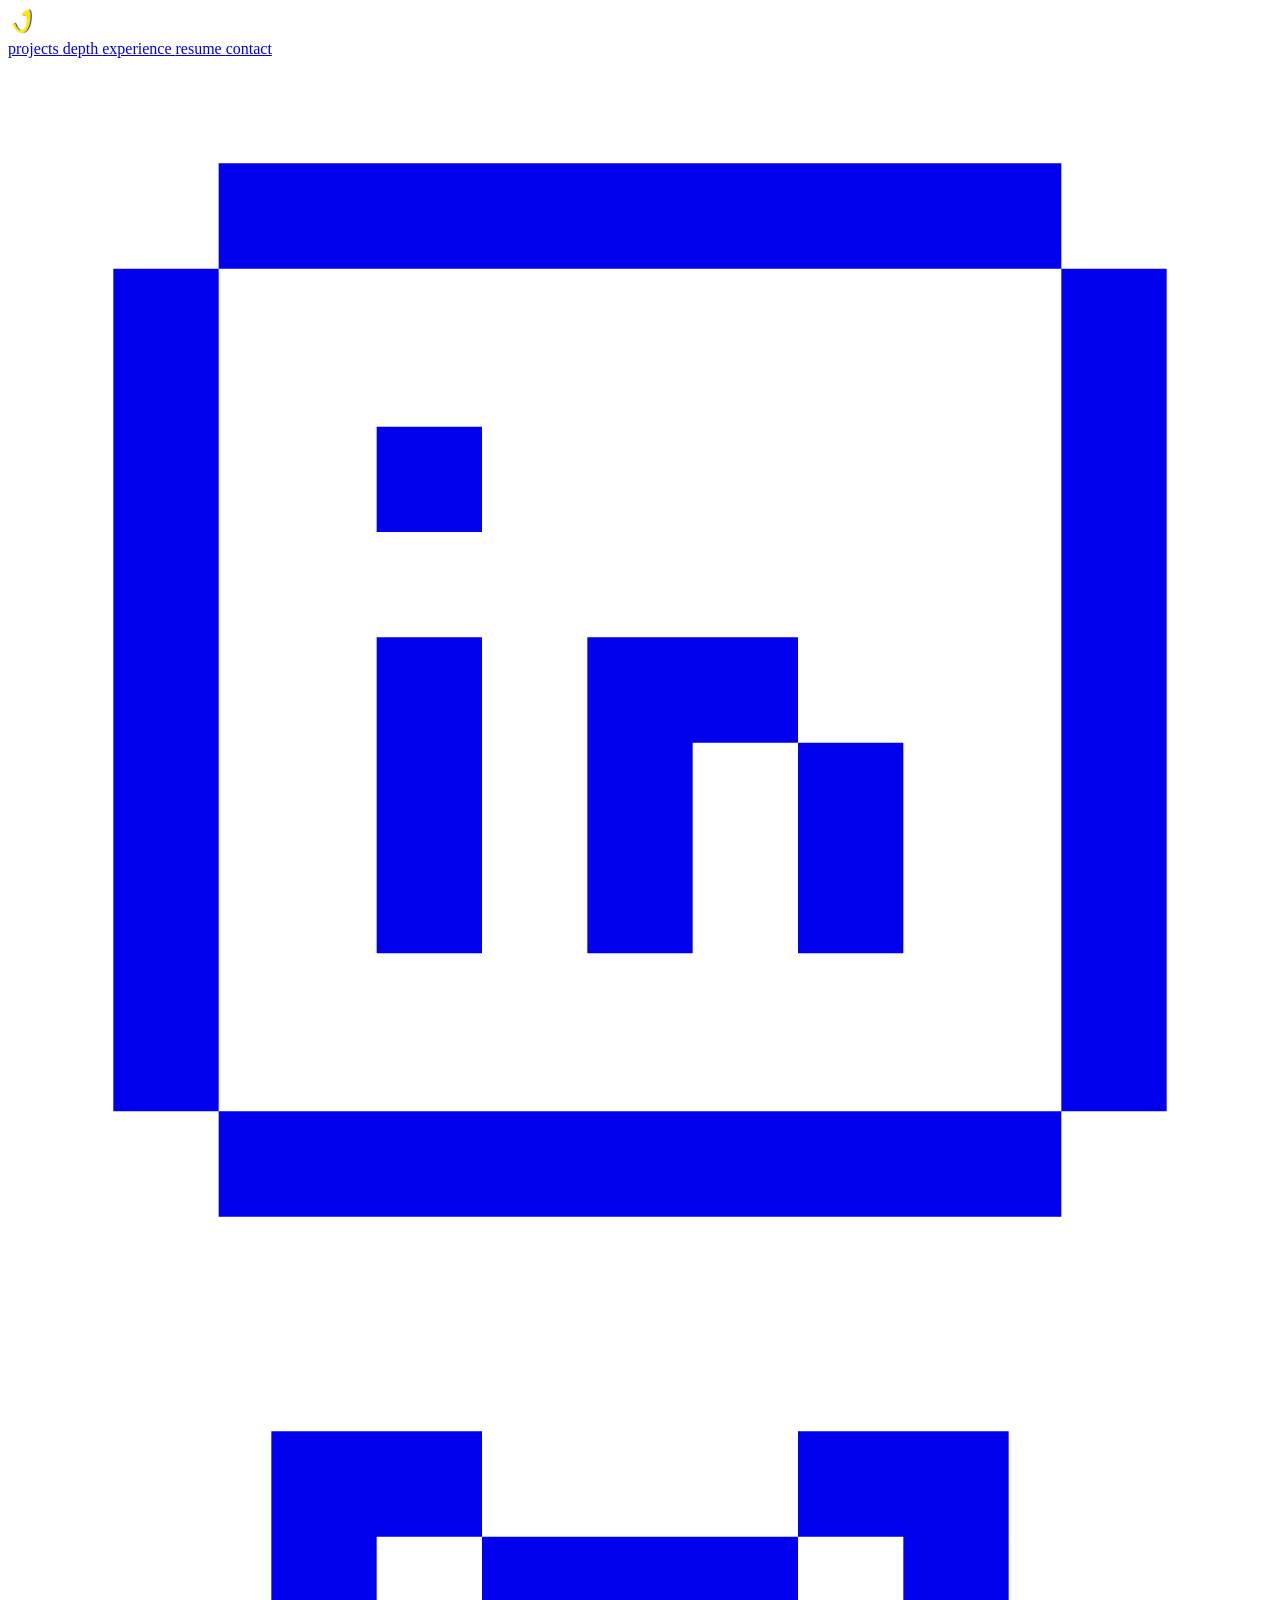
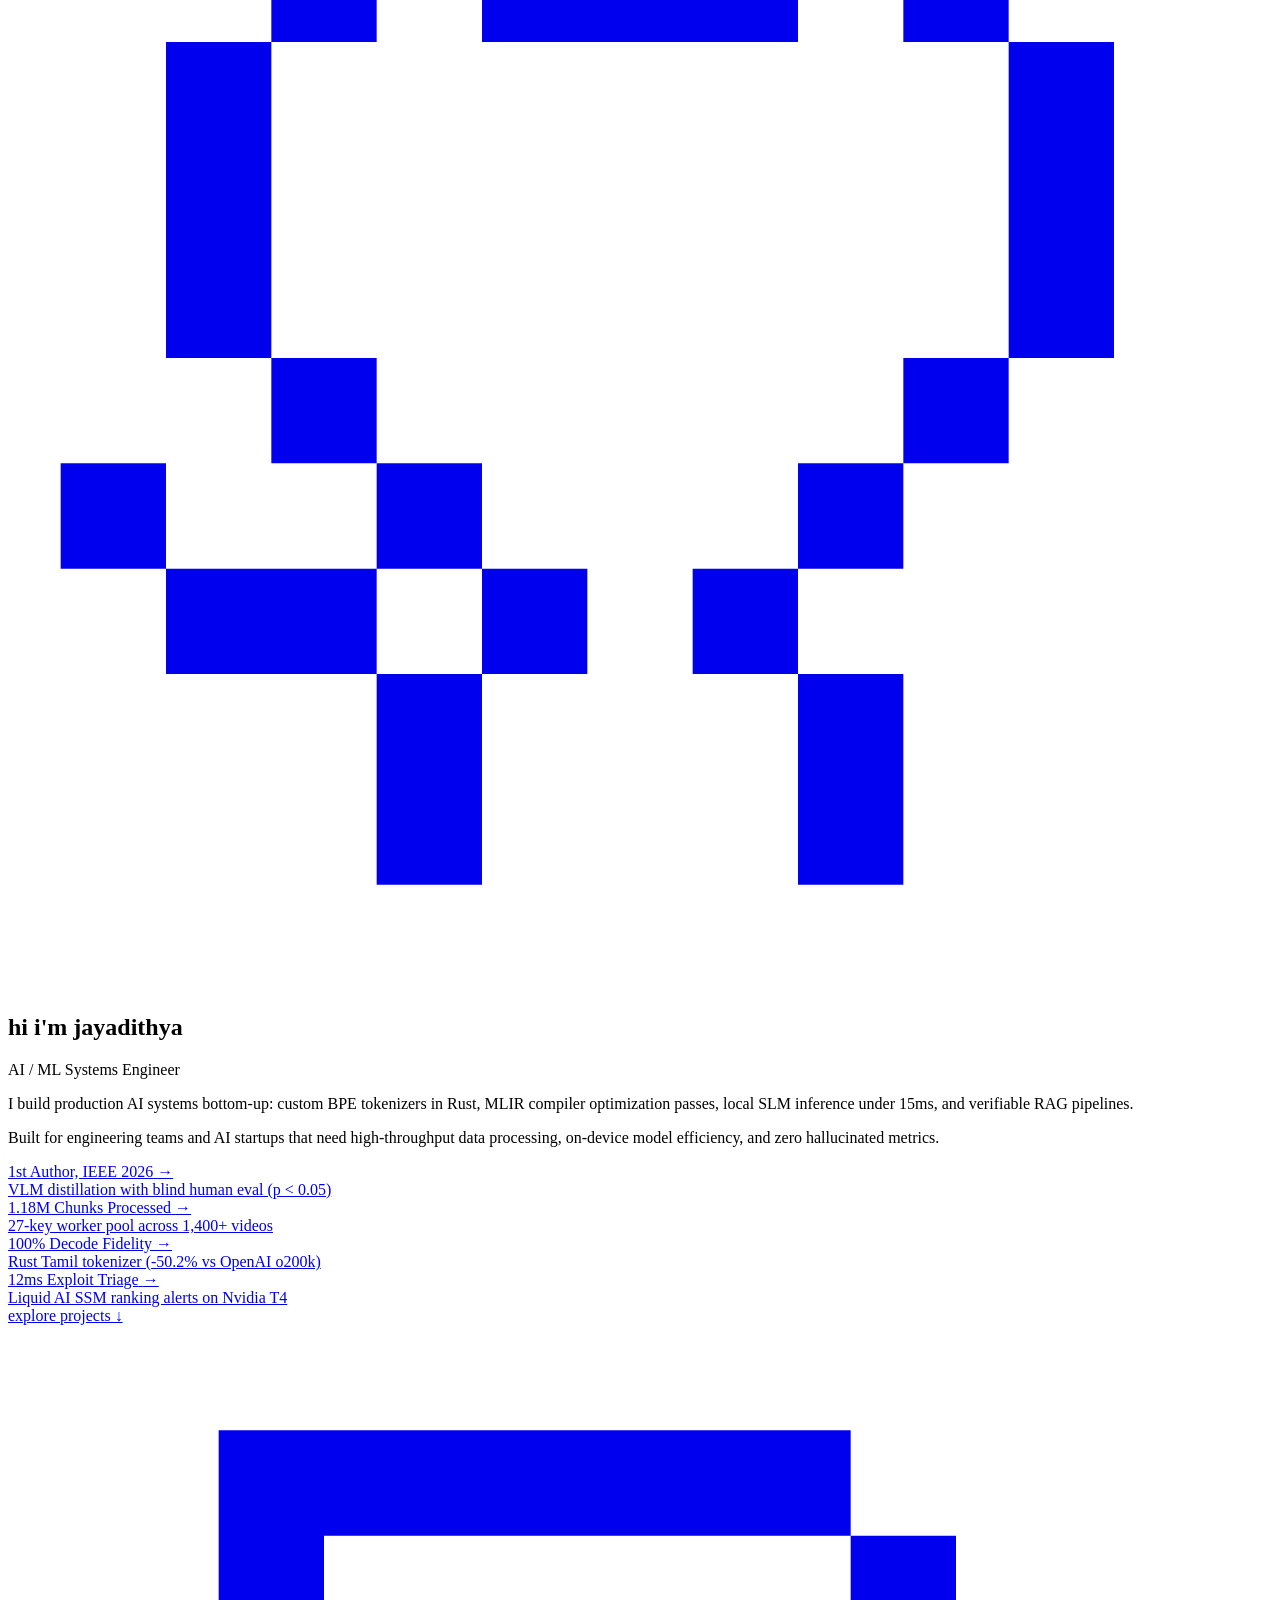
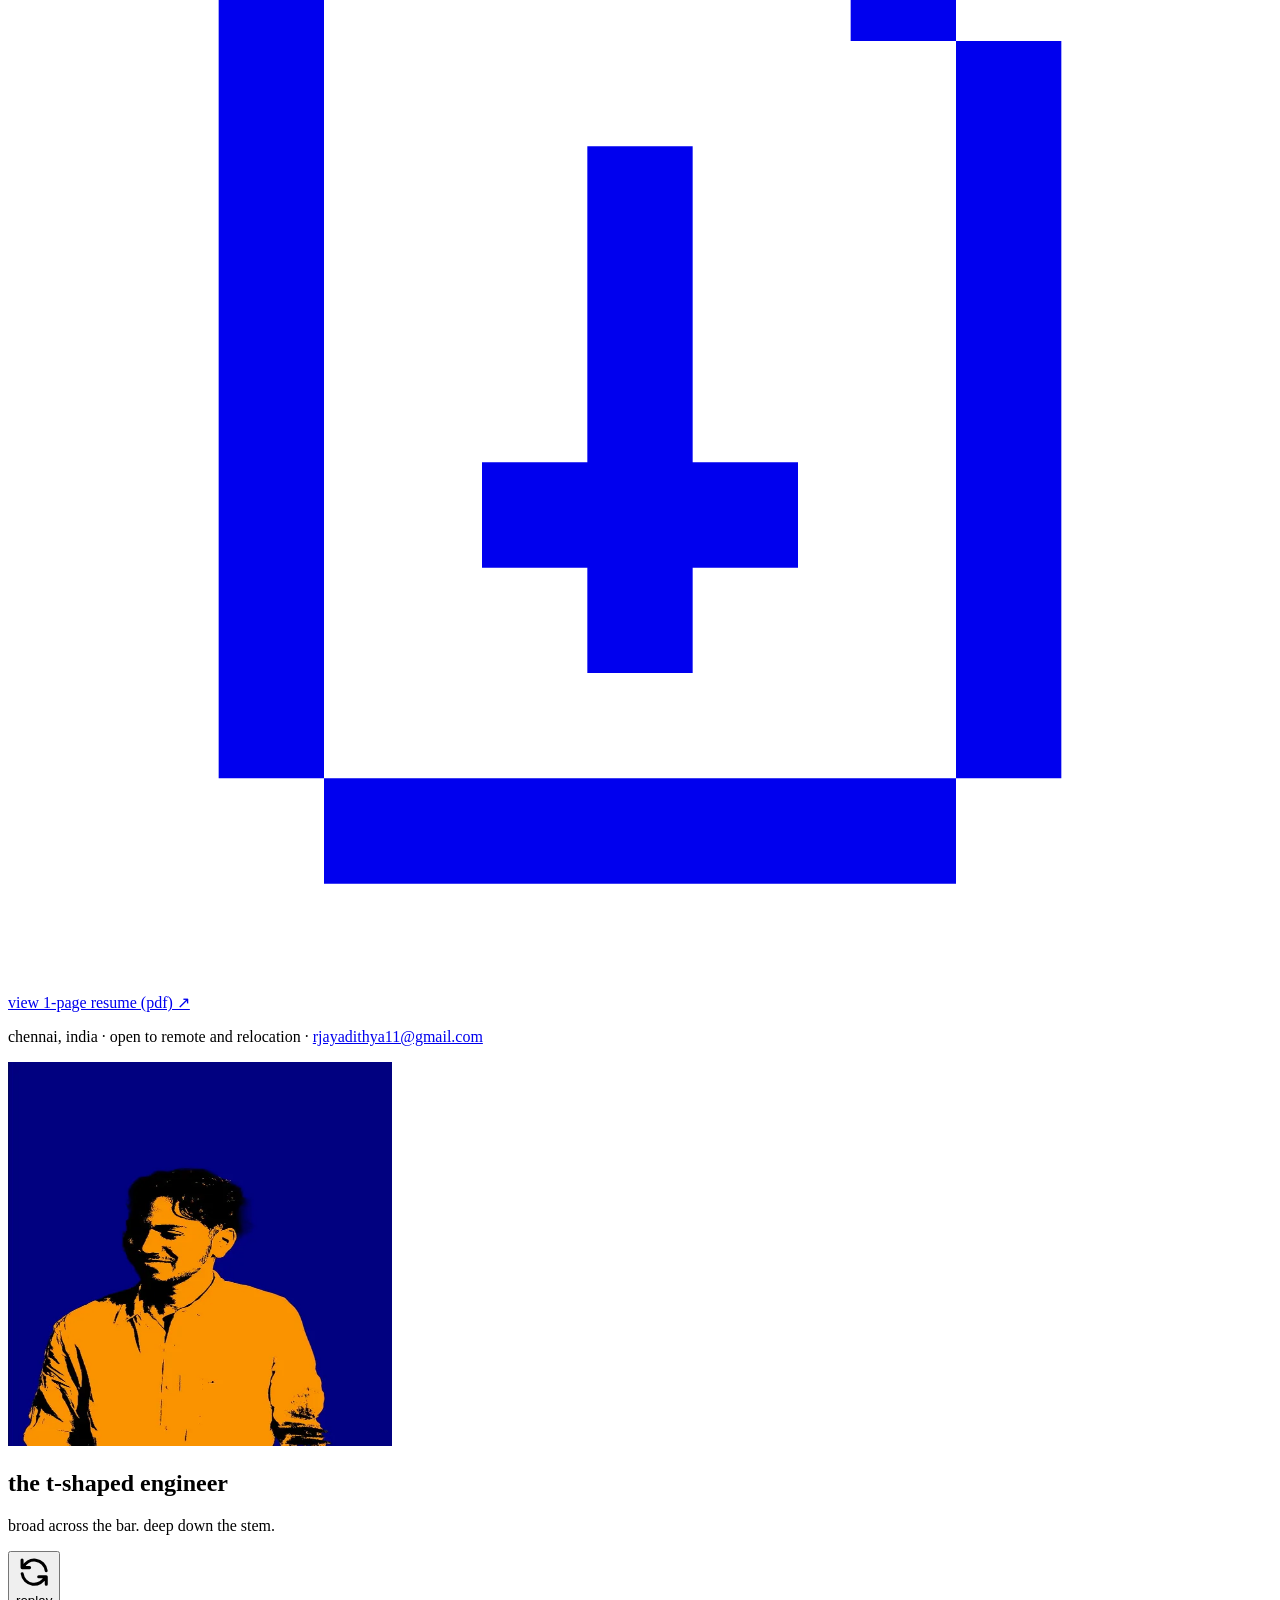
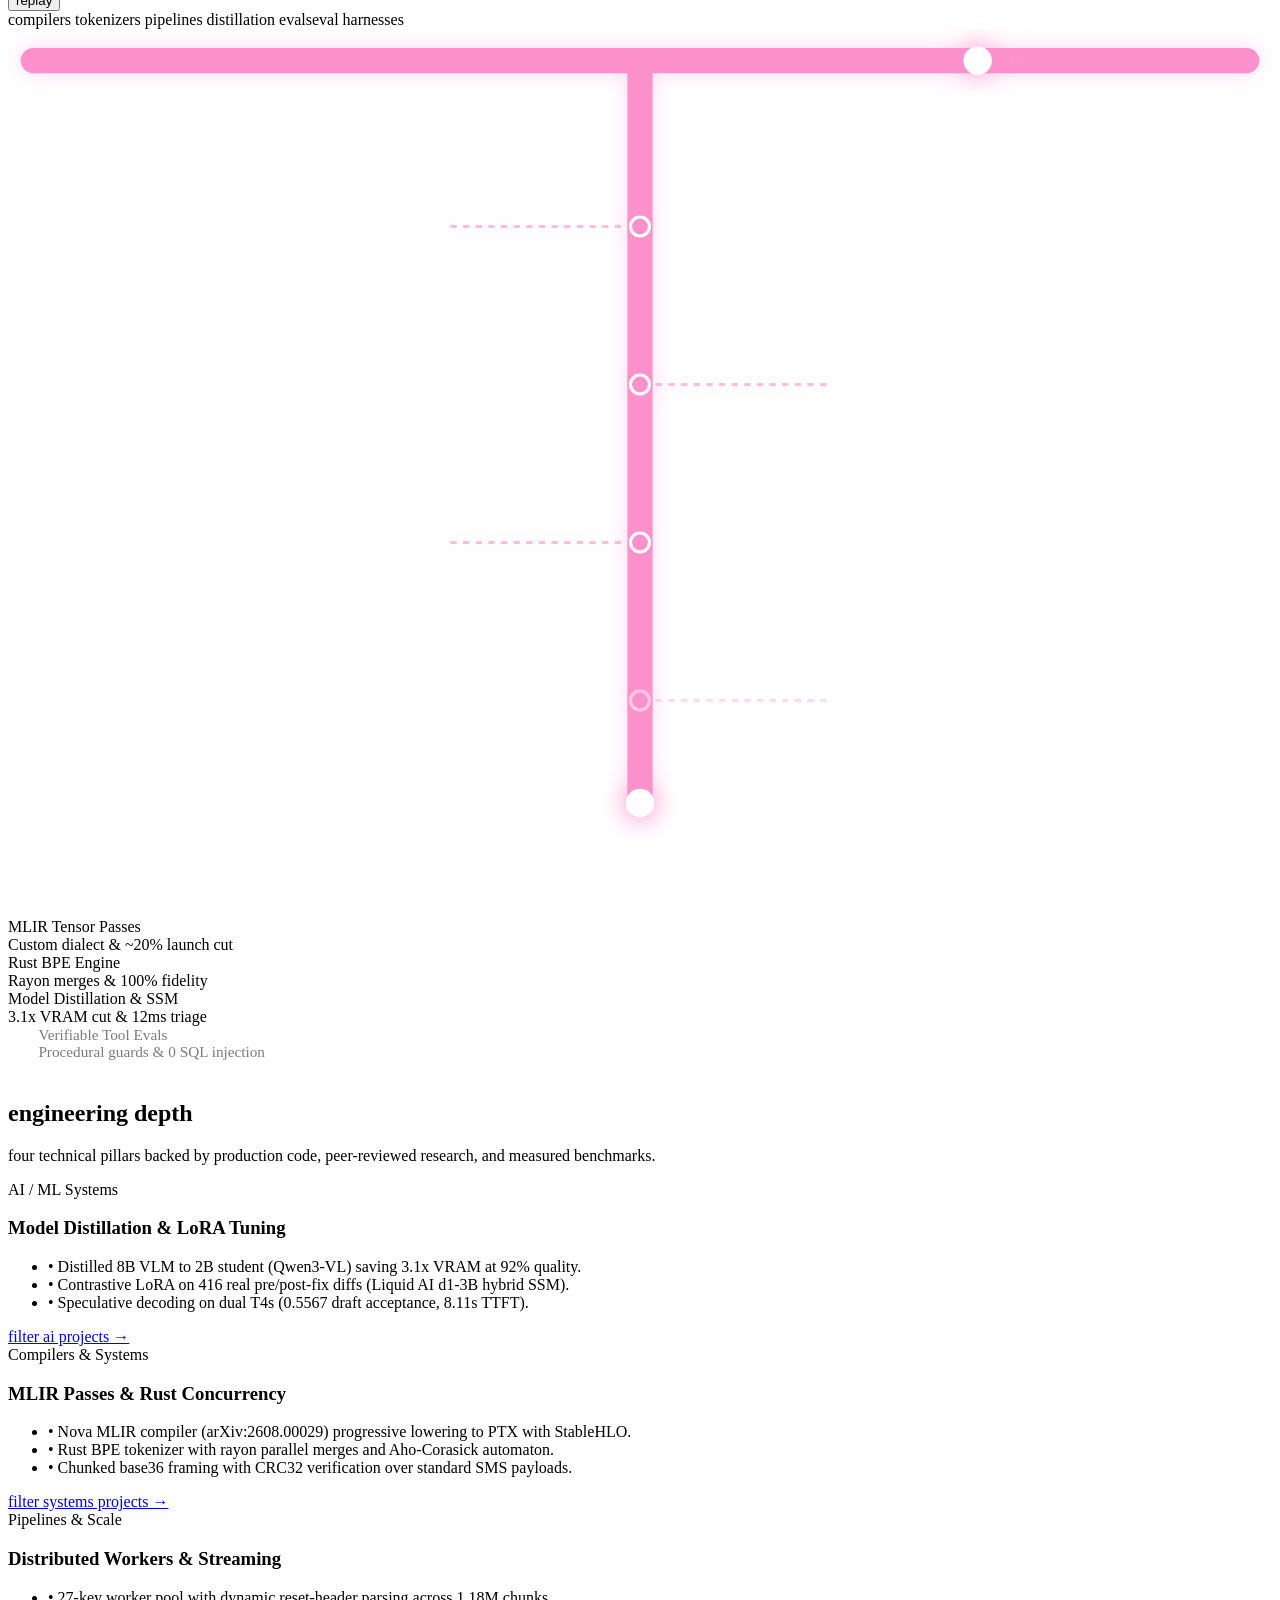
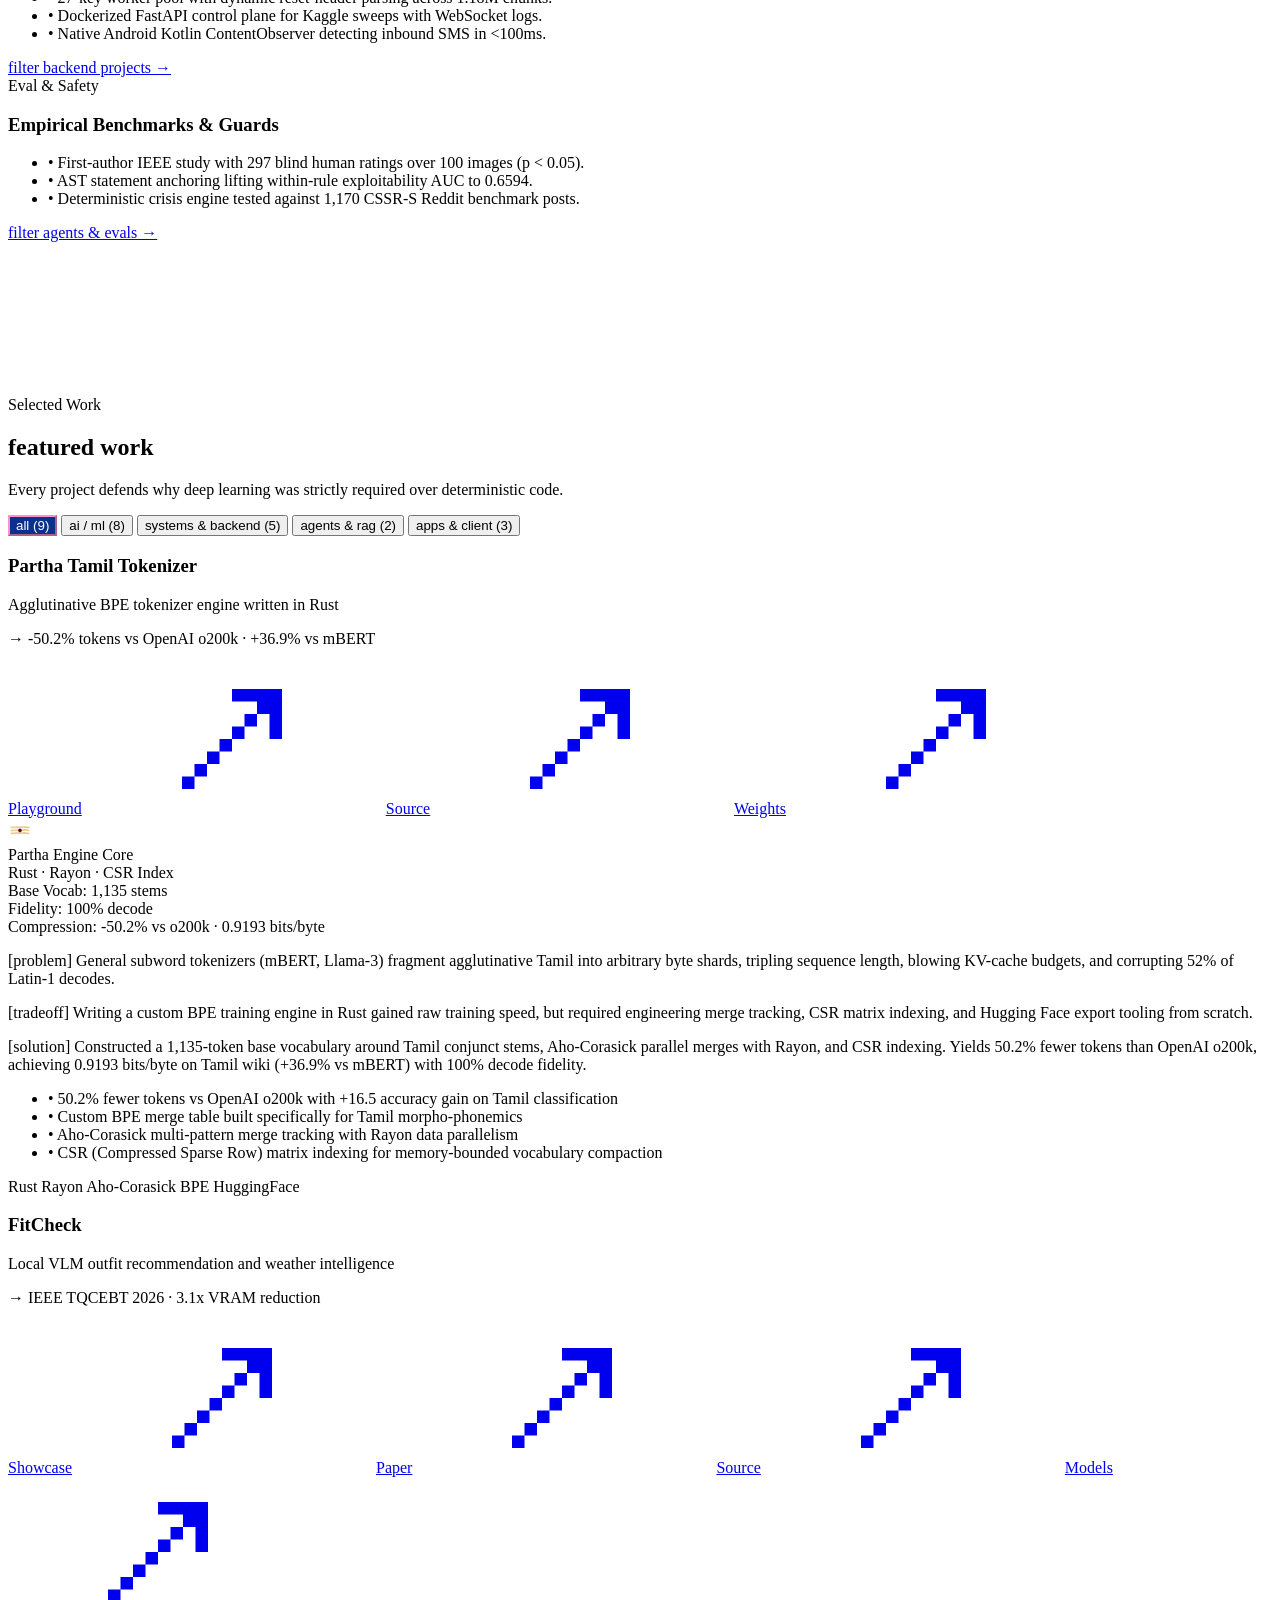
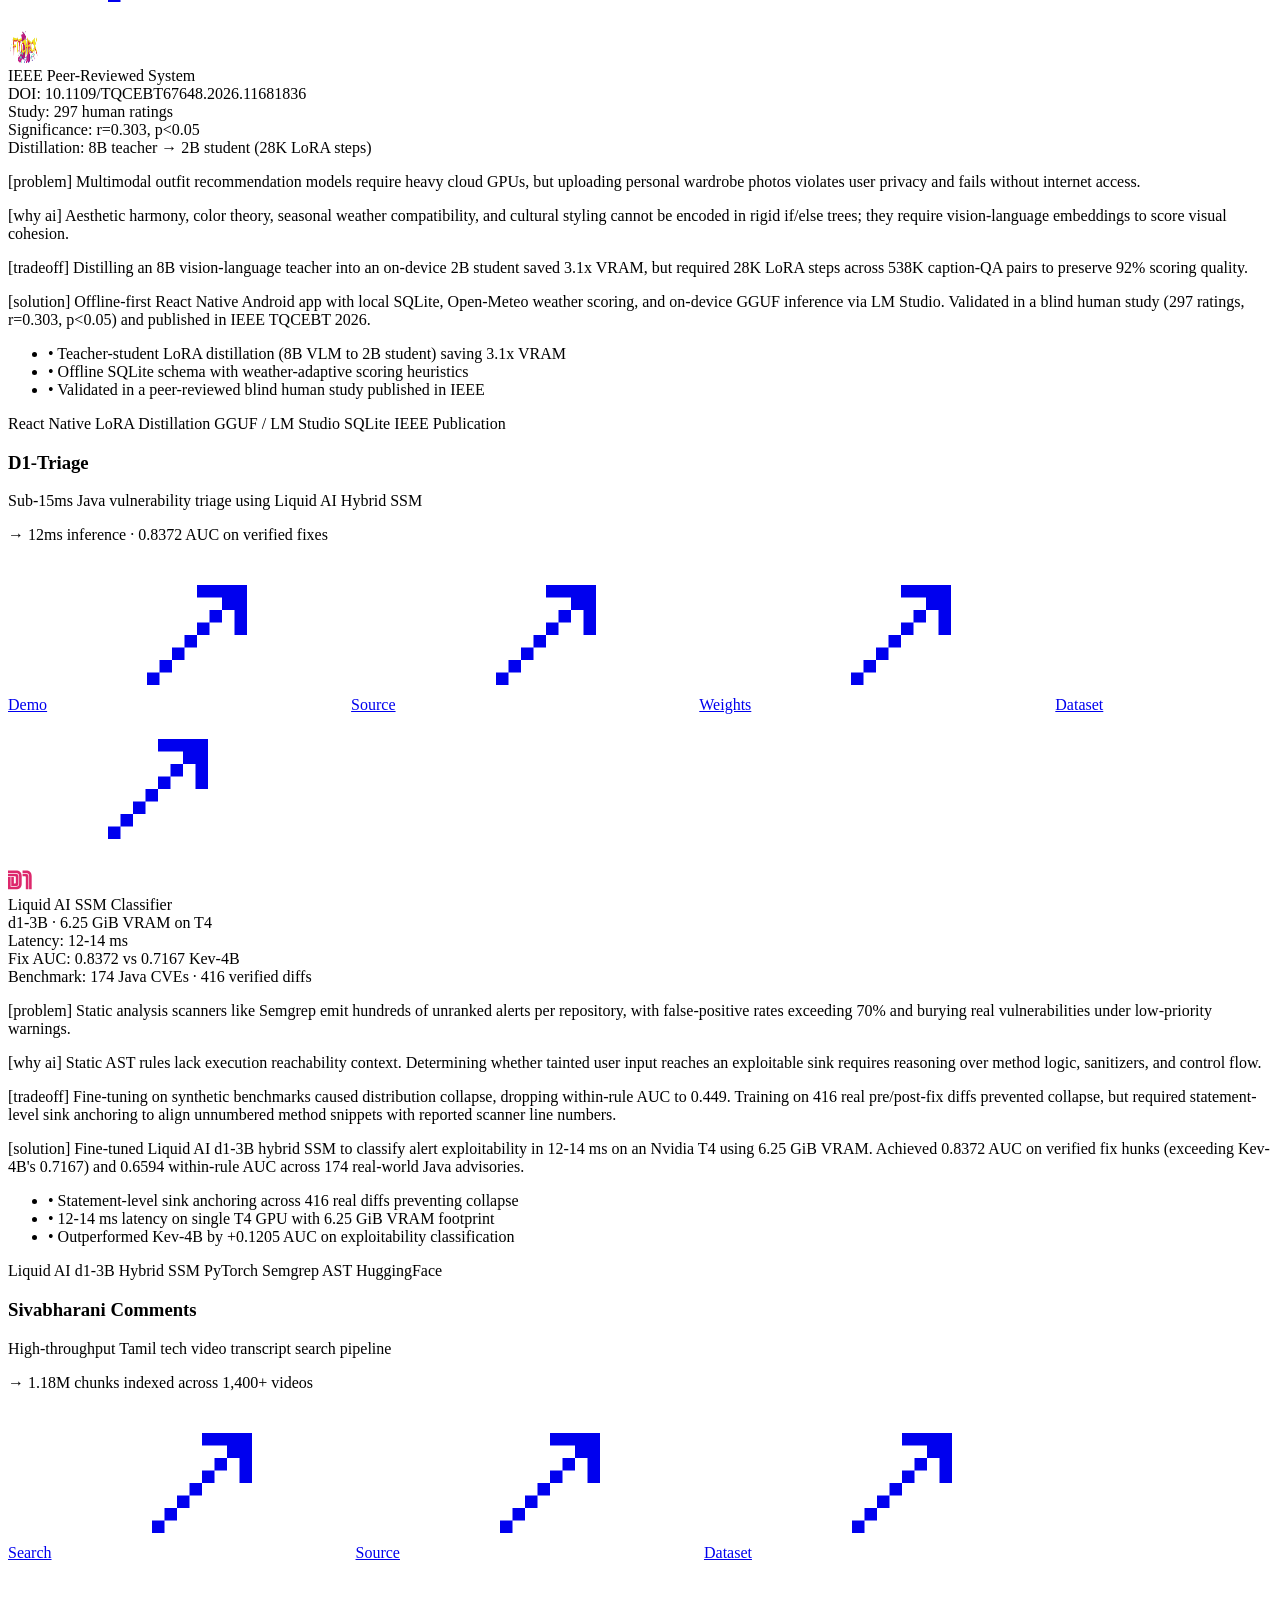
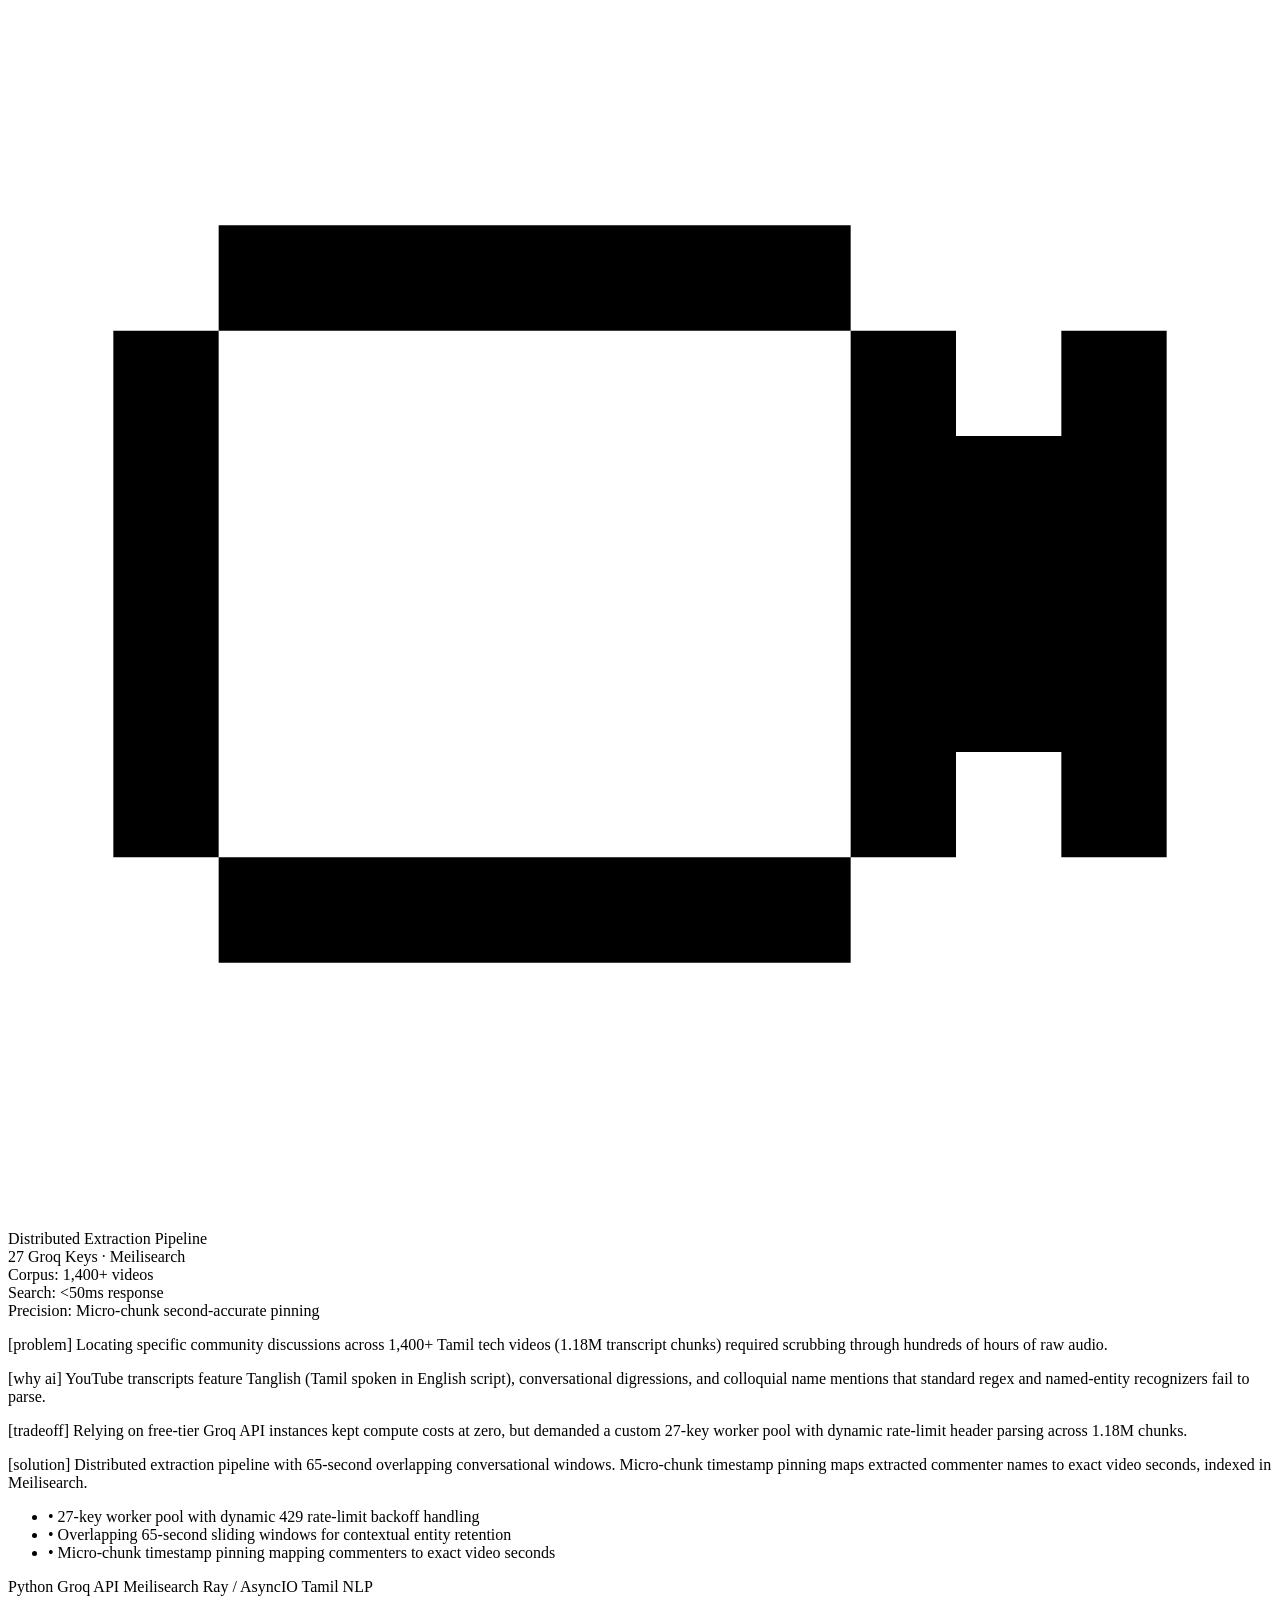
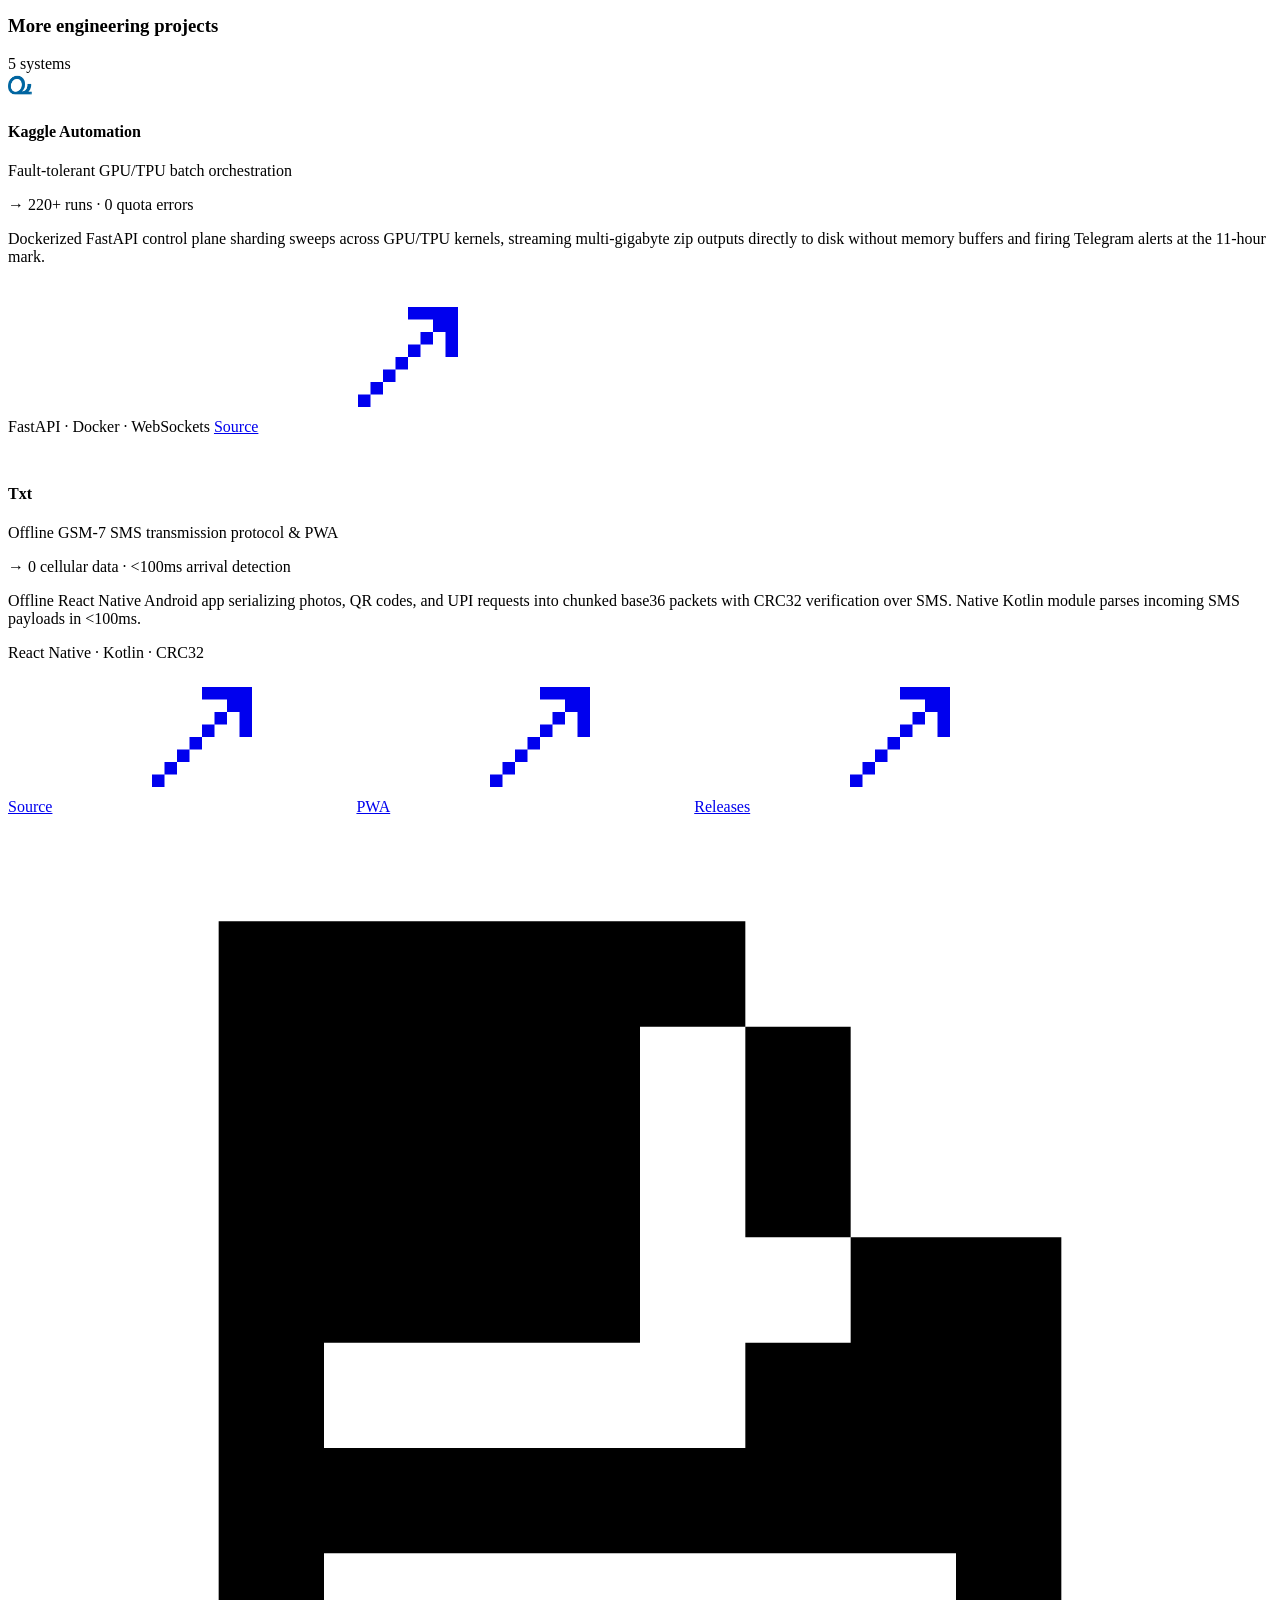
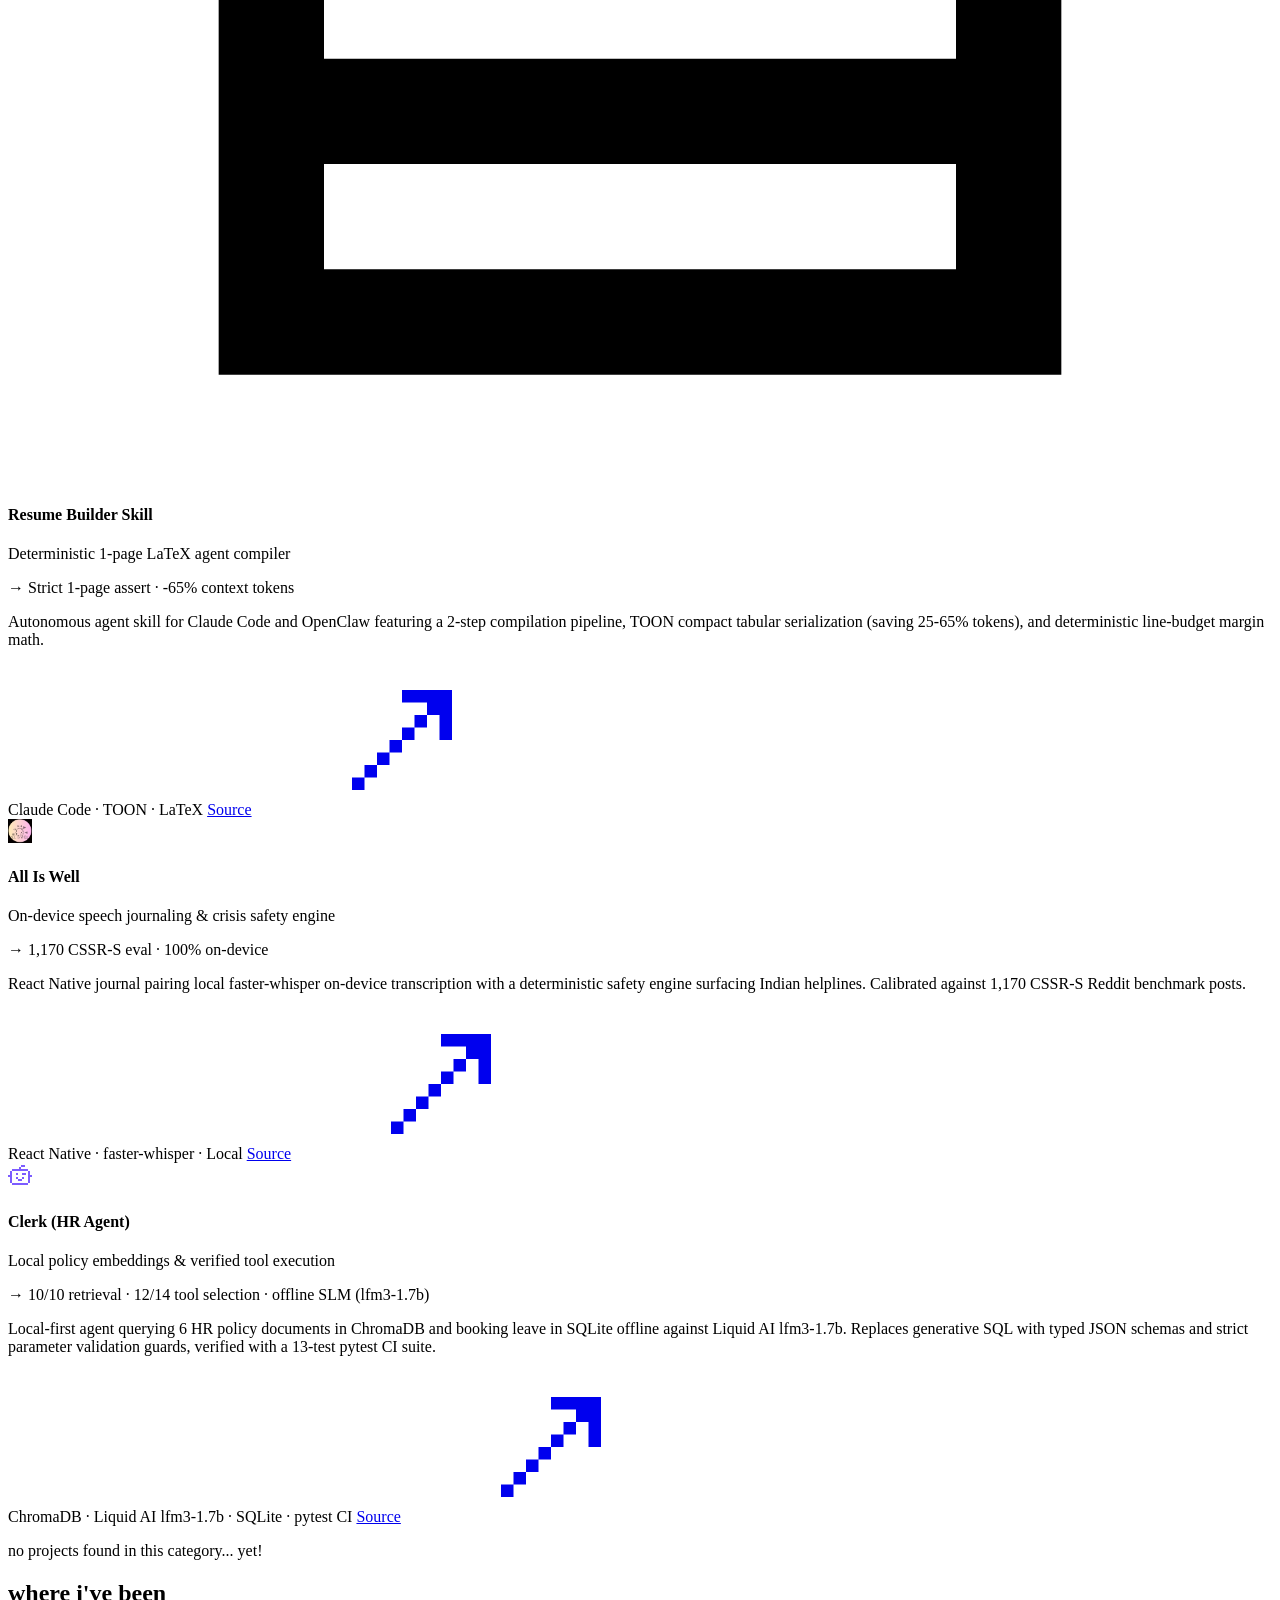
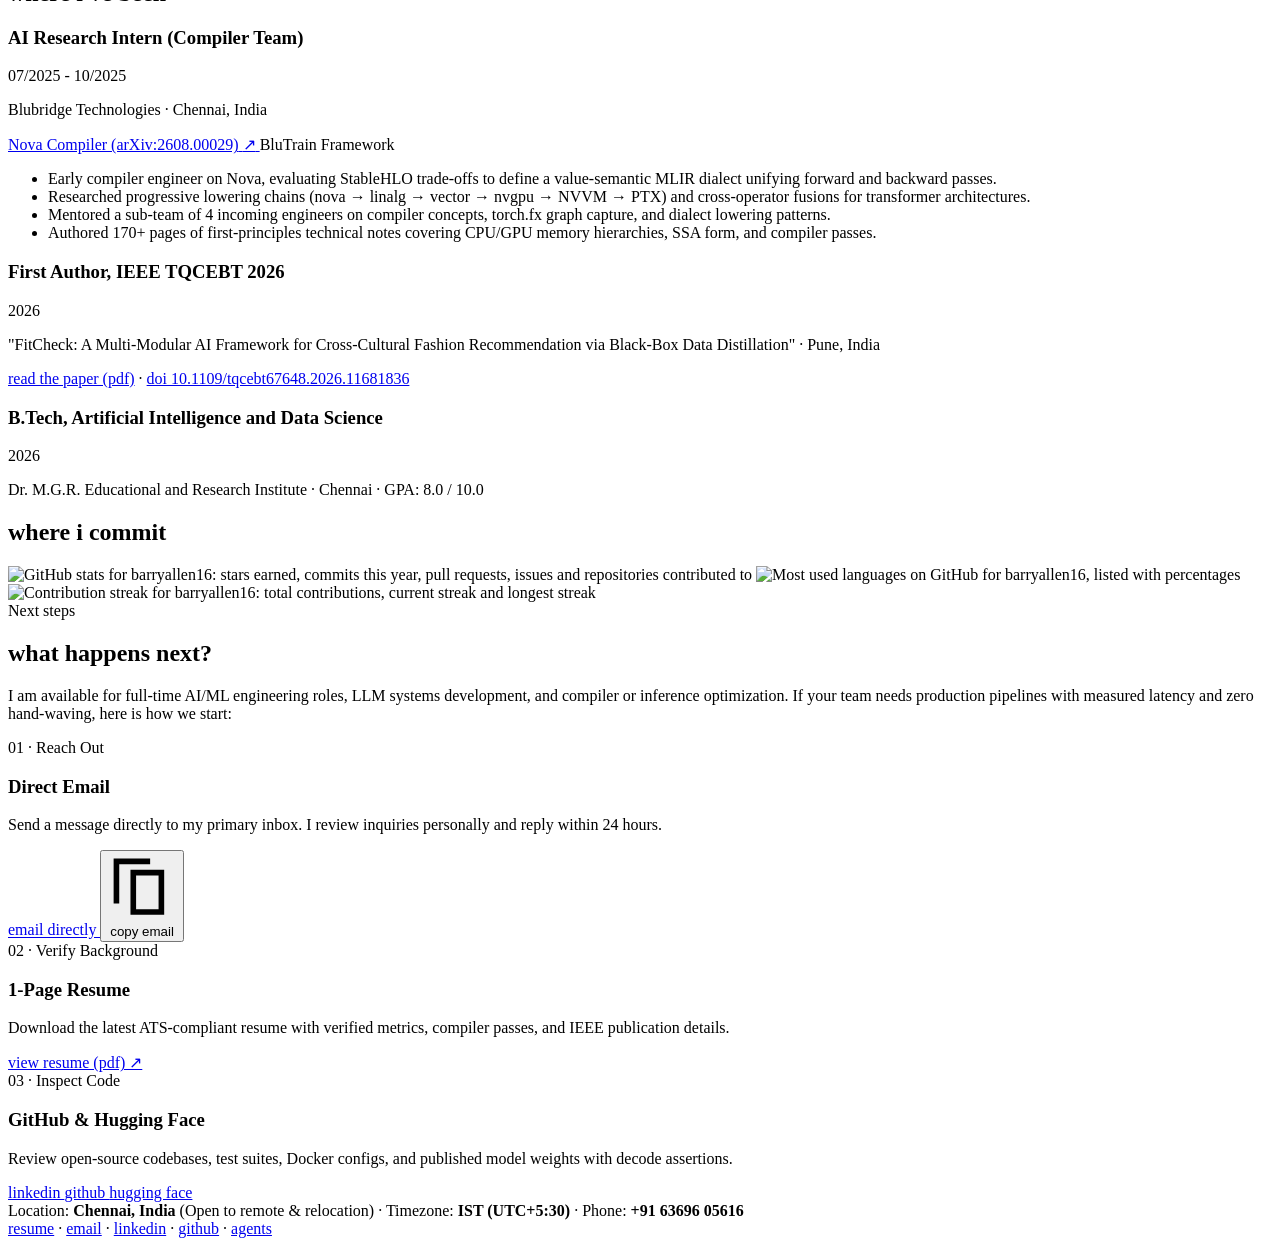
==== commit 08835d30: "improve t-shape animation, filters, blubridge experience, and benchmark receipts" ====
--- a/index.html
+++ b/index.html
@@ -272,26 +272,26 @@
         border-color: #fd91cc;
         color: #ffffff;
       }
-      .filter-btn.is-active[data-filter="frontend"] {
-        background-color: rgba(253, 145, 204, 0.25);
-        border-color: #fd91cc;
-        color: #fd91cc;
-      }
-      .filter-btn.is-active[data-filter="backend"] {
-        background-color: rgba(9, 49, 141, 0.5);
-        border-color: #4978e8;
-        color: #bfdbfe;
-      }
-      .filter-btn.is-active[data-filter="uiux"] {
-        background-color: rgba(253, 145, 204, 0.2);
-        border-color: #fd91cc;
-        color: #ffffff;
-      }
       .filter-btn.is-active[data-filter="ai"] {
         background-color: rgba(9, 49, 141, 0.65);
         border-color: #fd91cc;
         color: #fd91cc;
       }
+      .filter-btn.is-active[data-filter="systems"] {
+        background-color: rgba(9, 49, 141, 0.5);
+        border-color: #4978e8;
+        color: #bfdbfe;
+      }
+      .filter-btn.is-active[data-filter="agents"] {
+        background-color: rgba(253, 145, 204, 0.25);
+        border-color: #fd91cc;
+        color: #fd91cc;
+      }
+      .filter-btn.is-active[data-filter="apps"] {
+        background-color: rgba(9, 49, 141, 0.4);
+        border-color: #fd91cc;
+        color: #ffffff;
+      }
       .tabular-nums {
         font-variant-numeric: tabular-nums;
       }
@@ -311,12 +311,9 @@
       ::-webkit-scrollbar-thumb:hover {
         background: #fd91cc;
       }
-      /* Motion accessibility: instant transitions when reduced motion is requested */
+      /* Motion accessibility: respect instant scroll behavior */
       @media (prefers-reduced-motion: reduce) {
-        *, ::before, ::after {
-          animation-duration: 0.01ms !important;
-          animation-iteration-count: 1 !important;
-          transition-duration: 0.01ms !important;
+        html {
           scroll-behavior: auto !important;
         }
       }
@@ -458,7 +455,7 @@
                     <span class="text-[#fd91cc] font-semibold text-xs sm:text-sm group-hover:underline decoration-[#fd91cc]">100% Decode Fidelity</span>
                     <span class="text-white/40 group-hover:text-[#fd91cc] group-hover:translate-x-0.5 transition-all text-xs" aria-hidden="true">&rarr;</span>
                   </div>
-                  <div class="text-white/70 text-[11px] sm:text-xs mt-0.5 leading-snug">Rust Tamil tokenizer (+36.9% vs mBERT)</div>
+                  <div class="text-white/70 text-[11px] sm:text-xs mt-0.5 leading-snug">Rust Tamil tokenizer (-50.2% vs OpenAI o200k)</div>
                 </a>
                 <a
                   href="#project-d1-triage"
@@ -541,128 +538,187 @@
       <!-- T-Shaped Engineer Animation -->
       <section
         id="t-shape"
-        class="w-full bg-[#040817] flex flex-col items-center px-4 pt-20 pb-24 sm:pb-16"
+        class="w-full bg-[#040817] flex flex-col items-center px-2 min-[380px]:px-4 pt-16 pb-20 scroll-mt-24 relative overflow-hidden"
       >
-        <h2 class="text-white text-3xl sm:text-4xl mb-3 text-center">
+        <h2 class="text-white text-3xl sm:text-4xl mb-2 text-center">
           the
           <span class="underline decoration-[#fd91cc] underline-offset-4"
             >t-shaped</span
           >
           engineer
         </h2>
-        <p
-          class="font-mono text-white/60 text-xs sm:text-sm mb-16 sm:mb-20 text-center max-w-md"
-        >
-          broad across the bar. deep down the stem.
-        </p>
+        <div class="flex items-center gap-2.5 mb-8 sm:mb-12">
+          <p class="font-mono text-white/60 text-xs sm:text-sm text-center">
+            broad across the bar. deep down the stem.
+          </p>
+          <button
+            id="replay-t-anim"
+            class="font-mono text-[10px] sm:text-xs text-[#fd91cc] hover:text-white flex items-center gap-1 cursor-pointer px-2 py-0.5 rounded-full border border-[#09318D]/70 bg-[#081330]/80 hover:border-[#fd91cc] transition-colors"
+            title="Replay drawing animation"
+            aria-label="Replay diagram animation"
+          >
+            <svg class="w-2.5 h-2.5" fill="none" stroke="currentColor" viewBox="0 0 24 24"><path stroke-linecap="round" stroke-linejoin="round" stroke-width="2" d="M4 4v5h.582m15.356 2A8.001 8.001 0 004.582 9m0 0H9m11 11v-5h-.581m0 0a8.003 8.003 0 01-15.357-2m15.357 2H15"></path></svg>replay
+          </button>
+        </div>
 
         <div
           class="relative w-full max-w-xl sm:max-w-2xl flex flex-col items-center"
         >
           <!-- breadth chips sitting on top of the bar -->
           <div
-            class="relative z-10 w-full flex justify-between items-end gap-0.5 sm:gap-1 px-0.5 sm:px-2 mb-2 sm:mb-3"
+            class="relative z-10 w-full flex justify-between items-end gap-0.5 min-[380px]:gap-1 px-1 sm:px-3 mb-2 sm:mb-2.5"
           >
             <span
-              class="t-broad font-mono text-[9px] min-[360px]:text-[10px] sm:text-xs px-1 min-[360px]:px-1.5 sm:px-3 py-0.5 min-[360px]:py-1 sm:py-1.5 rounded-md sm:rounded-lg border border-[#09318D]/70 bg-[#0a1638] text-white/90 whitespace-nowrap"
+              class="t-broad font-mono text-[8.5px] min-[360px]:text-[9.5px] sm:text-xs px-1 min-[360px]:px-1.5 sm:px-2.5 py-0.5 sm:py-1 rounded-md sm:rounded-lg border border-[#09318D]/70 bg-[#0a1638] text-white/90 whitespace-nowrap shadow-sm shadow-[#09318D]/40"
               >compilers</span
             >
             <span
-              class="t-broad font-mono text-[9px] min-[360px]:text-[10px] sm:text-xs px-1 min-[360px]:px-1.5 sm:px-3 py-0.5 min-[360px]:py-1 sm:py-1.5 rounded-md sm:rounded-lg border border-[#09318D]/70 bg-[#0a1638] text-white/90 whitespace-nowrap"
+              class="t-broad font-mono text-[8.5px] min-[360px]:text-[9.5px] sm:text-xs px-1 min-[360px]:px-1.5 sm:px-2.5 py-0.5 sm:py-1 rounded-md sm:rounded-lg border border-[#09318D]/70 bg-[#0a1638] text-white/90 whitespace-nowrap shadow-sm shadow-[#09318D]/40"
               >tokenizers</span
             >
             <span
-              class="t-broad font-mono text-[9px] min-[360px]:text-[10px] sm:text-xs px-1 min-[360px]:px-1.5 sm:px-3 py-0.5 min-[360px]:py-1 sm:py-1.5 rounded-md sm:rounded-lg border border-[#09318D]/70 bg-[#0a1638] text-white/90 whitespace-nowrap"
+              class="t-broad font-mono text-[8.5px] min-[360px]:text-[9.5px] sm:text-xs px-1 min-[360px]:px-1.5 sm:px-2.5 py-0.5 sm:py-1 rounded-md sm:rounded-lg border border-[#09318D]/70 bg-[#0a1638] text-white/90 whitespace-nowrap shadow-sm shadow-[#09318D]/40"
               >pipelines</span
             >
             <span
-              class="t-broad font-mono text-[9px] min-[360px]:text-[10px] sm:text-xs px-1 min-[360px]:px-1.5 sm:px-3 py-0.5 min-[360px]:py-1 sm:py-1.5 rounded-md sm:rounded-lg border border-[#09318D]/70 bg-[#0a1638] text-white/90 whitespace-nowrap"
+              class="t-broad font-mono text-[8.5px] min-[360px]:text-[9.5px] sm:text-xs px-1 min-[360px]:px-1.5 sm:px-2.5 py-0.5 sm:py-1 rounded-md sm:rounded-lg border border-[#09318D]/70 bg-[#0a1638] text-white/90 whitespace-nowrap shadow-sm shadow-[#09318D]/40"
               >distillation</span
             >
             <span
-              class="t-broad font-mono text-[9px] min-[360px]:text-[10px] sm:text-xs px-1 min-[360px]:px-1.5 sm:px-3 py-0.5 min-[360px]:py-1 sm:py-1.5 rounded-md sm:rounded-lg border border-[#09318D]/70 bg-[#0a1638] text-white/90 whitespace-nowrap"
+              class="t-broad font-mono text-[8.5px] min-[360px]:text-[9.5px] sm:text-xs px-1 min-[360px]:px-1.5 sm:px-2.5 py-0.5 sm:py-1 rounded-md sm:rounded-lg border border-[#09318D]/70 bg-[#0a1638] text-white/90 whitespace-nowrap shadow-sm shadow-[#09318D]/40"
               ><span class="sm:hidden">evals</span><span class="hidden sm:inline">eval harnesses</span></span
             >
           </div>
 
-          <!-- the T, traced by scroll -->
-          <svg
-            id="t-svg"
-            viewBox="0 0 800 500"
-            fill="none"
-            class="w-full h-auto block overflow-visible"
-            style="filter: drop-shadow(0 0 10px rgba(253, 145, 204, 0.35))"
-            aria-hidden="true"
-          >
-            <path
-              id="t-bar-ghost"
-              d="M16 20 H784"
-              stroke="#1a3578"
-              stroke-width="10"
-              stroke-linecap="round"
-              stroke-dasharray="0 30"
-              opacity="0"
-            />
-            <path
-              id="t-stem-ghost"
-              d="M400 26 V470"
-              stroke="#1a3578"
-              stroke-width="10"
-              stroke-linecap="round"
-              stroke-dasharray="0 30"
-              opacity="0"
-            />
-            <path
-              id="t-bar-path"
-              d="M16 20 H784"
-              stroke="#fd91cc"
-              stroke-width="16"
-              stroke-linecap="round"
-            />
-            <path
-              id="t-stem-path"
-              d="M400 26 V470"
-              stroke="#fd91cc"
-              stroke-width="16"
-              stroke-linecap="round"
-            />
-            <circle
-              id="t-junction"
-              cx="400"
-              cy="22"
-              r="14"
-              stroke="#ffffff"
-              stroke-width="4"
+          <!-- the T container with stem milestones -->
+          <div class="relative w-full">
+            <!-- the T, traced by scroll -->
+            <svg
+              id="t-svg"
+              viewBox="0 0 800 560"
               fill="none"
-              opacity="0"
-            />
-            <circle
-              id="t-spark-bar"
-              r="9"
-              cx="0"
-              cy="0"
-              fill="#ffffff"
-              opacity="0"
-              style="filter: drop-shadow(0 0 8px rgba(253, 145, 204, 0.9))"
-            />
-            <circle
-              id="t-spark-stem"
-              r="9"
-              cx="0"
-              cy="0"
-              fill="#ffffff"
-              opacity="0"
-              style="filter: drop-shadow(0 0 8px rgba(253, 145, 204, 0.9))"
-            />
-          </svg>
+              class="w-full h-auto block overflow-visible"
+              style="filter: drop-shadow(0 0 10px rgba(253, 145, 204, 0.35))"
+              aria-hidden="true"
+            >
+              <path
+                id="t-bar-ghost"
+                d="M16 20 H784"
+                stroke="#1a3578"
+                stroke-width="10"
+                stroke-linecap="round"
+                stroke-dasharray="0 30"
+                opacity="0.6"
+              />
+              <path
+                id="t-stem-ghost"
+                d="M400 26 V490"
+                stroke="#1a3578"
+                stroke-width="10"
+                stroke-linecap="round"
+                stroke-dasharray="0 30"
+                opacity="0.6"
+              />
+              <path
+                id="t-bar-path"
+                d="M16 20 H784"
+                stroke="#fd91cc"
+                stroke-width="16"
+                stroke-linecap="round"
+              />
+              <path
+                id="t-stem-path"
+                d="M400 26 V490"
+                stroke="#fd91cc"
+                stroke-width="16"
+                stroke-linecap="round"
+              />
+              <circle
+                id="t-junction"
+                cx="400"
+                cy="22"
+                r="14"
+                stroke="#ffffff"
+                stroke-width="4"
+                fill="none"
+                opacity="0"
+              />
+              <circle
+                id="t-spark-bar"
+                r="9"
+                cx="0"
+                cy="0"
+                fill="#ffffff"
+                opacity="0"
+                style="filter: drop-shadow(0 0 8px rgba(253, 145, 204, 0.9))"
+              />
+              <circle
+                id="t-spark-stem"
+                r="9"
+                cx="0"
+                cy="0"
+                fill="#ffffff"
+                opacity="0"
+                style="filter: drop-shadow(0 0 8px rgba(253, 145, 204, 0.9))"
+              />
+
+              <!-- Stem Milestone Connectors & Anchor Rings -->
+              <g id="node-1-svg" class="t-node-marker opacity-0 transition-opacity">
+                <line x1="280" y1="125" x2="390" y2="125" stroke="#fd91cc" stroke-width="2" stroke-dasharray="4 4" opacity="0.6" />
+                <circle cx="400" cy="125" r="6" fill="#fd91cc" stroke="#ffffff" stroke-width="2" />
+              </g>
+              <g id="node-2-svg" class="t-node-marker opacity-0 transition-opacity">
+                <line x1="410" y1="225" x2="520" y2="225" stroke="#fd91cc" stroke-width="2" stroke-dasharray="4 4" opacity="0.6" />
+                <circle cx="400" cy="225" r="6" fill="#fd91cc" stroke="#ffffff" stroke-width="2" />
+              </g>
+              <g id="node-3-svg" class="t-node-marker opacity-0 transition-opacity">
+                <line x1="280" y1="325" x2="390" y2="325" stroke="#fd91cc" stroke-width="2" stroke-dasharray="4 4" opacity="0.6" />
+                <circle cx="400" cy="325" r="6" fill="#fd91cc" stroke="#ffffff" stroke-width="2" />
+              </g>
+              <g id="node-4-svg" class="t-node-marker opacity-0 transition-opacity">
+                <line x1="410" y1="425" x2="520" y2="425" stroke="#fd91cc" stroke-width="2" stroke-dasharray="4 4" opacity="0.6" />
+                <circle cx="400" cy="425" r="6" fill="#fd91cc" stroke="#ffffff" stroke-width="2" />
+              </g>
+            </svg>
+
+            <!-- HTML Milestone Badges flanking the stem -->
+            <div id="badge-1" class="t-stem-badge absolute top-[19%] right-[52%] max-w-[46%] sm:max-w-[42%] text-right font-mono pointer-events-none">
+              <div class="inline-block p-1 min-[360px]:p-1.5 sm:p-2 rounded-lg bg-[#081330]/95 border border-[#09318D]/70 shadow-md shadow-[#02050f]/80">
+                <div class="text-[#fd91cc] font-semibold text-[9px] min-[360px]:text-[10px] sm:text-xs">MLIR Tensor Passes</div>
+                <div class="text-white/60 text-[8px] min-[360px]:text-[9px] sm:text-[11px] leading-tight mt-0.5">Custom dialect &amp; ~20% launch cut</div>
+              </div>
+            </div>
+
+            <div id="badge-2" class="t-stem-badge absolute top-[37%] left-[52%] max-w-[46%] sm:max-w-[42%] text-left font-mono pointer-events-none">
+              <div class="inline-block p-1 min-[360px]:p-1.5 sm:p-2 rounded-lg bg-[#081330]/95 border border-[#09318D]/70 shadow-md shadow-[#02050f]/80">
+                <div class="text-[#fd91cc] font-semibold text-[9px] min-[360px]:text-[10px] sm:text-xs">Rust BPE Engine</div>
+                <div class="text-white/60 text-[8px] min-[360px]:text-[9px] sm:text-[11px] leading-tight mt-0.5">Rayon merges &amp; 100% fidelity</div>
+              </div>
+            </div>
+
+            <div id="badge-3" class="t-stem-badge absolute top-[55%] right-[52%] max-w-[46%] sm:max-w-[42%] text-right font-mono pointer-events-none">
+              <div class="inline-block p-1 min-[360px]:p-1.5 sm:p-2 rounded-lg bg-[#081330]/95 border border-[#09318D]/70 shadow-md shadow-[#02050f]/80">
+                <div class="text-[#fd91cc] font-semibold text-[9px] min-[360px]:text-[10px] sm:text-xs">Model Distillation &amp; SSM</div>
+                <div class="text-white/60 text-[8px] min-[360px]:text-[9px] sm:text-[11px] leading-tight mt-0.5">3.1x VRAM cut &amp; 12ms triage</div>
+              </div>
+            </div>
+
+            <div id="badge-4" class="t-stem-badge absolute top-[73%] left-[52%] max-w-[46%] sm:max-w-[42%] text-left font-mono pointer-events-none">
+              <div class="inline-block p-1 min-[360px]:p-1.5 sm:p-2 rounded-lg bg-[#081330]/95 border border-[#09318D]/70 shadow-md shadow-[#02050f]/80">
+                <div class="text-[#fd91cc] font-semibold text-[9px] min-[360px]:text-[10px] sm:text-xs">Verifiable Tool Evals</div>
+                <div class="text-white/60 text-[8px] min-[360px]:text-[9px] sm:text-[11px] leading-tight mt-0.5">Procedural guards &amp; 0 SQL injection</div>
+              </div>
+            </div>
+          </div>
 
           <!-- deep expertise at the bottom of the stem -->
-          <span
-            id="t-deep"
-            class="-mt-2 px-5 py-2.5 rounded-full bg-[#09318D] text-white font-semibold text-sm sm:text-base whitespace-nowrap border-2 border-[#fd91cc] shadow-lg shadow-[#09318D]/50"
-          >
-            ai / llm systems
-          </span>
+          <div id="t-deep" class="mt-3 sm:mt-4 flex flex-col items-center z-10 font-sans">
+            <span
+              class="px-3.5 sm:px-5 py-2 sm:py-2.5 rounded-full bg-[#09318D] text-white font-semibold text-xs sm:text-base whitespace-nowrap border-2 border-[#fd91cc] shadow-lg shadow-[#09318D]/50"
+            >
+              ai / ml systems engineering
+            </span>
+          </div>
         </div>
       </section>
 
@@ -720,14 +776,14 @@
                 MLIR Passes &amp; Rust Concurrency
               </h3>
               <ul class="mt-4 font-mono text-xs text-white/75 space-y-2 leading-relaxed">
-                <li>&bull; MLIR tensor operator fusion lowering to LLVM IR, cutting launch overhead ~20%.</li>
+                <li>&bull; Nova MLIR compiler (arXiv:2608.00029) progressive lowering to PTX with StableHLO.</li>
                 <li>&bull; Rust BPE tokenizer with rayon parallel merges and Aho-Corasick automaton.</li>
                 <li>&bull; Chunked base36 framing with CRC32 verification over standard SMS payloads.</li>
               </ul>
             </div>
             <a
               href="#showcase"
-              data-skill-filter="backend"
+              data-skill-filter="systems"
               class="skill-link font-mono text-xs text-blue-300 hover:text-white underline underline-offset-4 decoration-blue-400/50 hover:decoration-blue-400 min-h-[44px] flex items-center mt-4"
             >
               filter systems projects &rarr;
@@ -753,7 +809,7 @@
             </div>
             <a
               href="#showcase"
-              data-skill-filter="backend"
+              data-skill-filter="systems"
               class="skill-link font-mono text-xs text-[#fd91cc] hover:text-white underline underline-offset-4 decoration-[#fd91cc]/50 hover:decoration-[#fd91cc] min-h-[44px] flex items-center mt-4"
             >
               filter backend projects &rarr;
@@ -779,10 +835,10 @@
             </div>
             <a
               href="#showcase"
-              data-skill-filter="all"
+              data-skill-filter="agents"
               class="skill-link font-mono text-xs text-[#fd91cc] hover:text-white underline underline-offset-4 decoration-[#fd91cc]/50 hover:decoration-[#fd91cc] min-h-[44px] flex items-center mt-4"
             >
-              view all projects &rarr;
+              filter agents &amp; evals &rarr;
             </a>
           </div>
         </div>
@@ -825,37 +881,37 @@
           <button
             data-filter="all"
             aria-pressed="true"
-            class="filter-btn is-active px-4 py-2 rounded-full border border-[#fd91cc] bg-[#09318D] text-white font-mono text-xs sm:text-sm hover:border-white min-h-[40px] cursor-pointer"
-          >
-            all
+            class="filter-btn is-active px-3.5 sm:px-4 py-2 rounded-full border border-[#fd91cc] bg-[#09318D] text-white font-mono text-xs sm:text-sm hover:border-white min-h-[40px] cursor-pointer"
+          >
+            all <span class="text-[#fd91cc] font-semibold">(9)</span>
           </button>
           <button
             data-filter="ai"
             aria-pressed="false"
-            class="filter-btn px-4 py-2 rounded-full border border-[#09318D]/80 bg-[#081330] text-[#fd91cc] font-mono text-xs sm:text-sm hover:border-[#fd91cc] hover:bg-[#09318D]/40 min-h-[40px] cursor-pointer"
-          >
-            ai
+            class="filter-btn px-3.5 sm:px-4 py-2 rounded-full border border-[#09318D]/80 bg-[#081330] text-[#fd91cc] font-mono text-xs sm:text-sm hover:border-[#fd91cc] hover:bg-[#09318D]/40 min-h-[40px] cursor-pointer"
+          >
+            ai / ml <span class="text-white/60 font-semibold">(8)</span>
           </button>
           <button
-            data-filter="backend"
+            data-filter="systems"
             aria-pressed="false"
-            class="filter-btn px-4 py-2 rounded-full border border-[#09318D]/80 bg-[#081330] text-blue-200 font-mono text-xs sm:text-sm hover:border-[#fd91cc] hover:bg-[#09318D]/40 min-h-[40px] cursor-pointer"
-          >
-            systems &amp; backend
+            class="filter-btn px-3.5 sm:px-4 py-2 rounded-full border border-[#09318D]/80 bg-[#081330] text-blue-200 font-mono text-xs sm:text-sm hover:border-[#fd91cc] hover:bg-[#09318D]/40 min-h-[40px] cursor-pointer"
+          >
+            systems &amp; backend <span class="text-blue-300 font-semibold">(5)</span>
           </button>
           <button
-            data-filter="frontend"
+            data-filter="agents"
             aria-pressed="false"
-            class="filter-btn px-4 py-2 rounded-full border border-[#09318D]/80 bg-[#081330] text-[#fd91cc] font-mono text-xs sm:text-sm hover:border-[#fd91cc] hover:bg-[#09318D]/40 min-h-[40px] cursor-pointer"
-          >
-            frontend
+            class="filter-btn px-3.5 sm:px-4 py-2 rounded-full border border-[#09318D]/80 bg-[#081330] text-[#fd91cc] font-mono text-xs sm:text-sm hover:border-[#fd91cc] hover:bg-[#09318D]/40 min-h-[40px] cursor-pointer"
+          >
+            agents &amp; rag <span class="text-white/60 font-semibold">(2)</span>
           </button>
           <button
-            data-filter="uiux"
+            data-filter="apps"
             aria-pressed="false"
-            class="filter-btn px-4 py-2 rounded-full border border-[#fd91cc]/60 bg-[#081330] text-white font-mono text-xs sm:text-sm hover:border-[#fd91cc] hover:bg-[#fd91cc]/20 min-h-[40px] cursor-pointer"
-          >
-            ui/ux
+            class="filter-btn px-3.5 sm:px-4 py-2 rounded-full border border-[#09318D]/80 bg-[#081330] text-white/90 font-mono text-xs sm:text-sm hover:border-[#fd91cc] hover:bg-[#09318D]/40 min-h-[40px] cursor-pointer"
+          >
+            apps &amp; client <span class="text-[#fd91cc] font-semibold">(3)</span>
           </button>
         </div>
 
@@ -866,7 +922,7 @@
           <article
             id="project-tamil-tokenizer"
             class="project-card border-b border-[#09318D]/40 pb-12 sm:pb-16 scroll-mt-28"
-            data-categories="ai,backend"
+            data-categories="ai,systems"
             data-project="tamil-tokenizer"
           >
             <div class="grid gap-6 md:grid-cols-12 md:gap-10 items-start">
@@ -880,7 +936,7 @@
                   Agglutinative BPE tokenizer engine written in Rust
                 </p>
                 <p class="mt-2.5 font-mono text-sm text-[#fd91cc]">
-                  &rarr; +36.9% throughput vs mBERT (0.9193 bits/byte)
+                  &rarr; -50.2% tokens vs OpenAI o200k &middot; +36.9% vs mBERT
                 </p>
                 
                 <div class="mt-4 flex flex-wrap gap-x-5 gap-y-2">
@@ -903,7 +959,7 @@
                   <div class="grid grid-cols-2 gap-2 pt-2.5 border-t border-white/10 text-[11px]">
                     <div class="text-white/60">Base Vocab: <span class="text-white">1,135 stems</span></div>
                     <div class="text-white/60">Fidelity: <span class="text-[#fd91cc]">100% decode</span></div>
-                    <div class="text-white/60 col-span-2">Compression: <span class="text-white">0.9193 bits/byte vs 1.457 mBERT</span></div>
+                    <div class="text-white/60 col-span-2">Compression: <span class="text-white">-50.2% vs o200k &middot; 0.9193 bits/byte</span></div>
                   </div>
                 </div>
               </div>
@@ -919,9 +975,13 @@
                 </p>
                 <p class="text-xs sm:text-sm leading-relaxed text-white/85">
                   <span class="text-[#fd91cc] uppercase tracking-wider font-semibold mr-1.5">[solution]</span>
-                  Constructed a 1,135-token base vocabulary around Tamil conjunct stems, Aho-Corasick parallel merges with Rayon, and CSR indexing. Achieved 0.9193 bits/byte on Tamil wiki (36.9% better than mBERT) with 100% decode fidelity.
+                  Constructed a 1,135-token base vocabulary around Tamil conjunct stems, Aho-Corasick parallel merges with Rayon, and CSR indexing. Yields 50.2% fewer tokens than OpenAI o200k, achieving 0.9193 bits/byte on Tamil wiki (+36.9% vs mBERT) with 100% decode fidelity.
                 </p>
                 <ul class="space-y-2 pt-1 font-mono text-xs sm:text-sm text-white/75">
+                  <li class="flex gap-2.5 leading-relaxed">
+                    <span class="text-[#fd91cc] select-none">&bull;</span>
+                    <span>50.2% fewer tokens vs OpenAI o200k with +16.5 accuracy gain on Tamil classification</span>
+                  </li>
                   <li class="flex gap-2.5 leading-relaxed">
                     <span class="text-[#fd91cc] select-none">&bull;</span>
                     <span>Custom BPE merge table built specifically for Tamil morpho-phonemics</span>
@@ -950,7 +1010,7 @@
           <article
             id="project-fitcheck"
             class="project-card border-b border-[#09318D]/40 pb-12 sm:pb-16 scroll-mt-28"
-            data-categories="frontend,ai,uiux"
+            data-categories="ai,apps"
             data-project="fitcheck"
           >
             <div class="grid gap-6 md:grid-cols-12 md:gap-10 items-start">
@@ -1039,7 +1099,7 @@
           <article
             id="project-d1-triage"
             class="project-card border-b border-[#09318D]/40 pb-12 sm:pb-16 scroll-mt-28"
-            data-categories="ai,backend"
+            data-categories="ai,systems"
             data-project="d1-triage"
           >
             <div class="grid gap-6 md:grid-cols-12 md:gap-10 items-start">
@@ -1128,7 +1188,7 @@
           <article
             id="project-sivabharani-comments"
             class="project-card border-b border-[#09318D]/40 pb-12 sm:pb-16 scroll-mt-28"
-            data-categories="ai,backend"
+            data-categories="ai,systems"
             data-project="sivabharani-comments"
           >
             <div class="grid gap-6 md:grid-cols-12 md:gap-10 items-start">
@@ -1219,7 +1279,7 @@
             <div>
               <h3 class="font-mono text-xs uppercase tracking-[0.2em] text-[#fd91cc]">More engineering projects</h3>
             </div>
-            <span class="font-mono text-xs text-white/40">5 systems</span>
+            <span id="secondary-count" class="font-mono text-xs text-white/40">5 systems</span>
           </div>
 
           <div class="grid grid-cols-1 md:grid-cols-2 gap-5 lg:gap-6">
@@ -1228,7 +1288,7 @@
             <article
               id="project-kaggle-automation"
               class="project-card flex flex-col justify-between p-6 rounded-xl border border-white/10 bg-[#081330]/90 transition-all duration-300 hover:border-[#fd91cc]/70 hover:shadow-lg hover:shadow-[#09318D]/20 scroll-mt-28"
-              data-categories="backend,ai"
+              data-categories="systems,ai"
               data-project="kaggle-automation"
             >
               <div>
@@ -1258,7 +1318,7 @@
             <article
               id="project-txt"
               class="project-card flex flex-col justify-between p-6 rounded-xl border border-white/10 bg-[#081330]/90 transition-all duration-300 hover:border-[#fd91cc]/70 hover:shadow-lg hover:shadow-[#09318D]/20 scroll-mt-28"
-              data-categories="frontend,backend,uiux"
+              data-categories="systems,apps"
               data-project="txt"
             >
               <div>
@@ -1292,7 +1352,7 @@
             <article
               id="project-resume-builder-skill"
               class="project-card flex flex-col justify-between p-6 rounded-xl border border-white/10 bg-[#081330]/90 transition-all duration-300 hover:border-[#fd91cc]/70 hover:shadow-lg hover:shadow-[#09318D]/20 scroll-mt-28"
-              data-categories="ai,backend"
+              data-categories="ai,agents"
               data-project="resume-builder-skill"
             >
               <div>
@@ -1322,7 +1382,7 @@
             <article
               id="project-all-is-well"
               class="project-card flex flex-col justify-between p-6 rounded-xl border border-white/10 bg-[#081330]/90 transition-all duration-300 hover:border-[#fd91cc]/70 hover:shadow-lg hover:shadow-[#09318D]/20 scroll-mt-28"
-              data-categories="frontend,ai,backend"
+              data-categories="ai,apps"
               data-project="all-is-well"
             >
               <div>
@@ -1352,7 +1412,7 @@
             <article
               id="project-hr-rag-agent"
               class="project-card flex flex-col justify-between p-6 rounded-xl border border-white/10 bg-[#081330]/90 transition-all duration-300 hover:border-[#fd91cc]/70 hover:shadow-lg hover:shadow-[#09318D]/20 scroll-mt-28 md:col-span-2 lg:col-span-1"
-              data-categories="ai,backend"
+              data-categories="ai,agents"
               data-project="hr-rag-agent"
             >
               <div>
@@ -1367,13 +1427,13 @@
                     </div>
                   </div>
                 </div>
-                <p class="mt-2.5 font-mono text-xs text-[#fd91cc]">&rarr; 10/10 retrieval &middot; 12/14 tool selection &middot; zero SQL injection</p>
+                <p class="mt-2.5 font-mono text-xs text-[#fd91cc]">&rarr; 10/10 retrieval &middot; 12/14 tool selection &middot; offline SLM (lfm3-1.7b)</p>
                 <p class="mt-3 font-mono text-xs sm:text-sm leading-relaxed text-white/75">
-                  Local-first agent querying ChromaDB policy embeddings and booking leave in SQLite through LM Studio. Replaces generative SQL with typed JSON schemas and strict parameter validation guards.
+                  Local-first agent querying 6 HR policy documents in ChromaDB and booking leave in SQLite offline against Liquid AI lfm3-1.7b. Replaces generative SQL with typed JSON schemas and strict parameter validation guards, verified with a 13-test pytest CI suite.
                 </p>
               </div>
               <div class="mt-5 pt-3 border-t border-white/10 flex items-center justify-between">
-                <span class="font-mono text-[11px] text-white/50">ChromaDB &middot; LM Studio &middot; SQLite</span>
+                <span class="font-mono text-[11px] text-white/50">ChromaDB &middot; Liquid AI lfm3-1.7b &middot; SQLite &middot; pytest CI</span>
                 <a href="https://github.com/barryallen16/clerk" target="_blank" rel="noopener noreferrer" class="group inline-flex items-center gap-1.5 font-mono text-xs uppercase tracking-wider text-white hover:text-[#fd91cc] transition-colors py-1"><span class="border-b border-transparent group-hover:border-[#fd91cc]">Source</span><svg class="w-3.5 h-3.5 inline-block shrink-0 transition-transform group-hover:translate-x-0.5 group-hover:-translate-y-0.5 text-[#fd91cc]" style="image-rendering:pixelated" aria-hidden="true"><use href="#pixel-arrow-diagonal"></use></svg></a>
               </div>
             </article>
@@ -1406,7 +1466,7 @@
             class="p-5 sm:p-8 border border-[#09318D]/60 rounded-xl bg-[#081330]/95 hover:border-[#fd91cc]/60 transition-all duration-200"
           >
             <div class="flex flex-wrap justify-between items-baseline gap-2">
-              <h3 class="text-white text-lg sm:text-xl font-sans">AI Research Intern</h3>
+              <h3 class="text-white text-lg sm:text-xl font-sans">AI Research Intern (Compiler Team)</h3>
               <span class="font-mono text-[#fd91cc] text-xs sm:text-sm"
                 >07/2025 - 10/2025</span
               >
@@ -1414,16 +1474,35 @@
             <p class="font-mono text-white/70 text-xs sm:text-sm mt-1">
               Blubridge Technologies &middot; Chennai, India
             </p>
+            <div class="mt-3 flex flex-wrap items-center gap-2">
+              <a
+                href="https://arxiv.org/abs/2608.00029"
+                target="_blank"
+                rel="noopener noreferrer"
+                class="inline-flex items-center gap-1.5 px-2.5 py-1 rounded-full bg-[#09318D]/40 border border-[#fd91cc]/50 font-mono text-[11px] text-[#fd91cc] hover:bg-[#09318D] hover:text-white transition-colors"
+              >
+                <span>Nova Compiler (arXiv:2608.00029)</span>
+                <span aria-hidden="true">&nearr;</span>
+              </a>
+              <span class="inline-flex items-center px-2.5 py-1 rounded-full bg-[#0a1638] border border-[#09318D]/60 font-mono text-[11px] text-white/75">
+                BluTrain Framework
+              </span>
+            </div>
             <ul
-              class="font-mono text-white/80 text-sm sm:text-base mt-4 flex flex-col gap-2 list-disc list-inside"
+              class="font-mono text-white/80 text-xs sm:text-sm mt-4 flex flex-col gap-2.5 list-disc list-inside leading-relaxed"
             >
               <li>
-                Implemented operator-fusion passes in MLIR for custom tensor dialect, cutting kernel launch overhead by ~20%.
+                Early compiler engineer on Nova, evaluating StableHLO trade-offs to define a value-semantic MLIR dialect unifying forward and backward passes.
               </li>
               <li>
-                Lowered dialect operations down to LLVM IR with shape inference and bufferization for dynamic tensors.
+                Researched progressive lowering chains (nova &rarr; linalg &rarr; vector &rarr; nvgpu &rarr; NVVM &rarr; PTX) and cross-operator fusions for transformer architectures.
               </li>
-              <li>Hardened pass pipeline with 40+ lit tests wired directly into CI.</li>
+              <li>
+                Mentored a sub-team of 4 incoming engineers on compiler concepts, torch.fx graph capture, and dialect lowering patterns.
+              </li>
+              <li>
+                Authored 170+ pages of first-principles technical notes covering CPU/GPU memory hierarchies, SSA form, and compiler passes.
+              </li>
             </ul>
           </div>
           
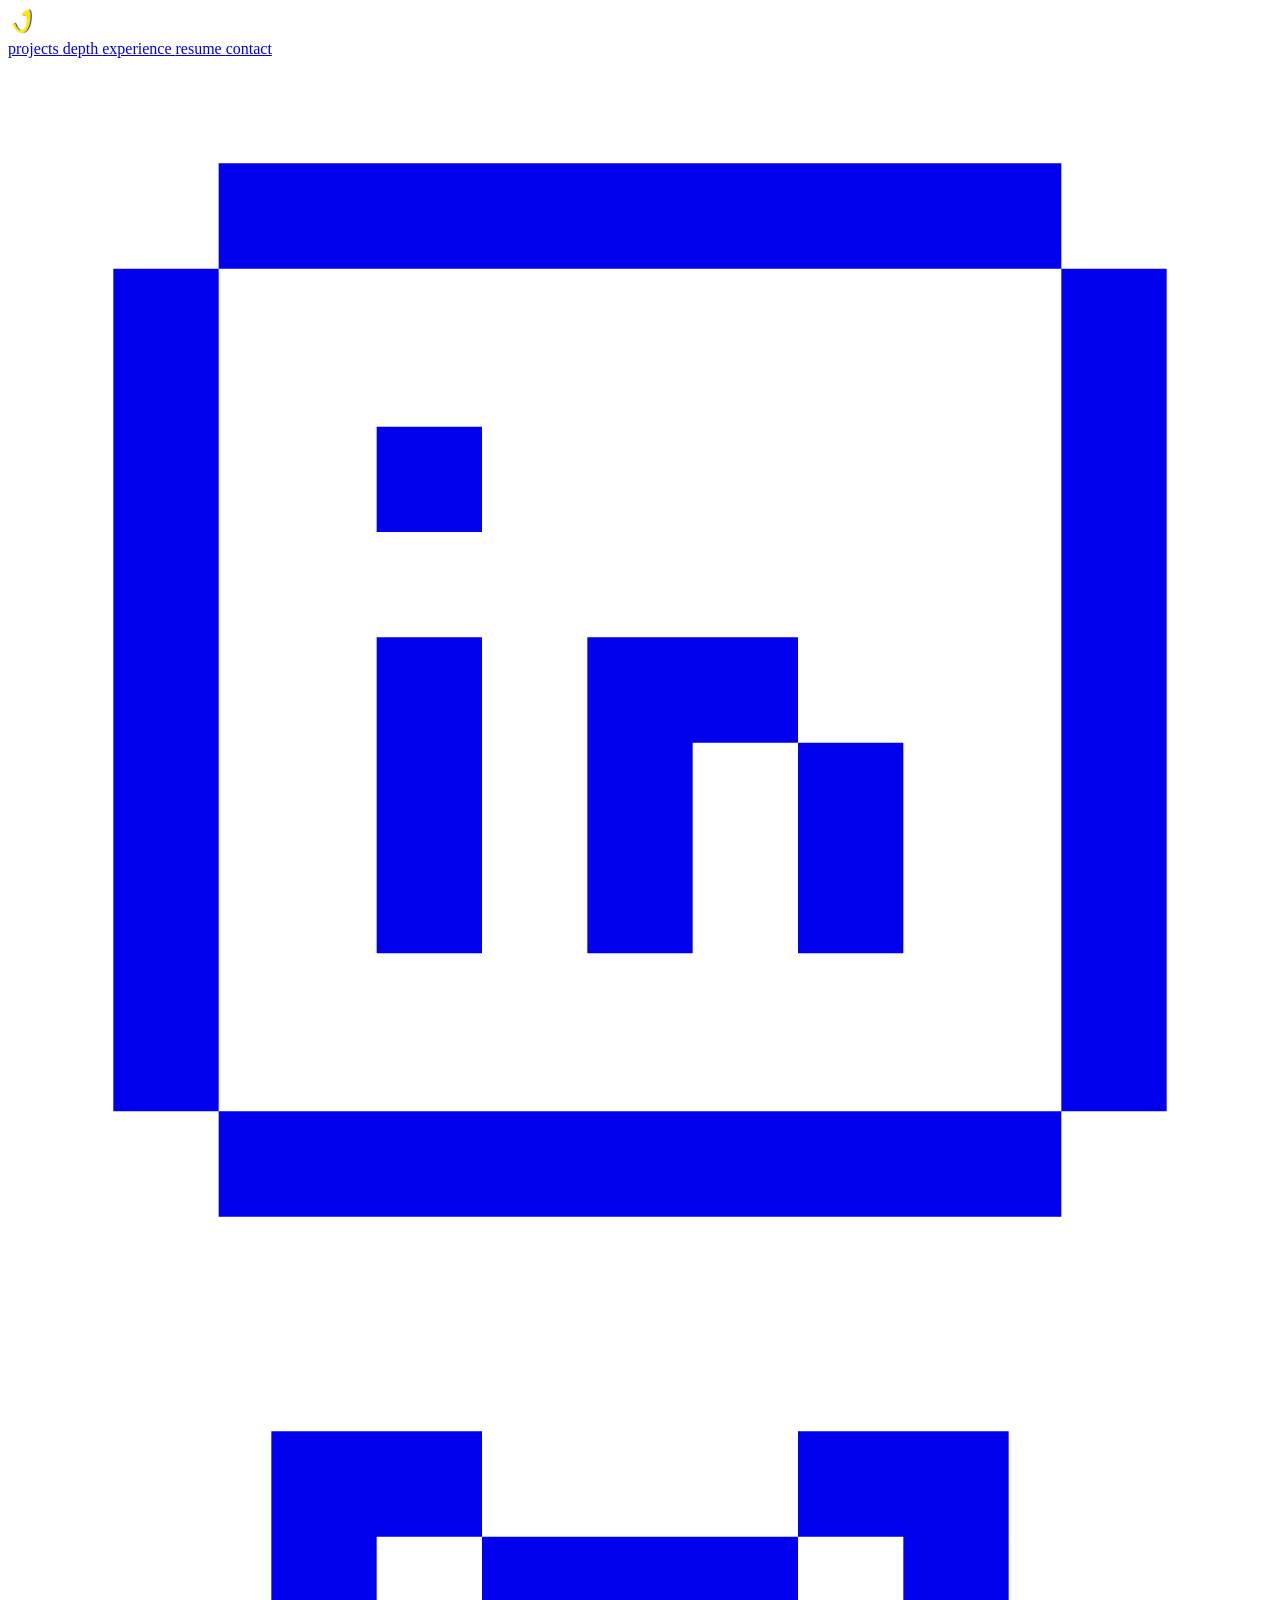
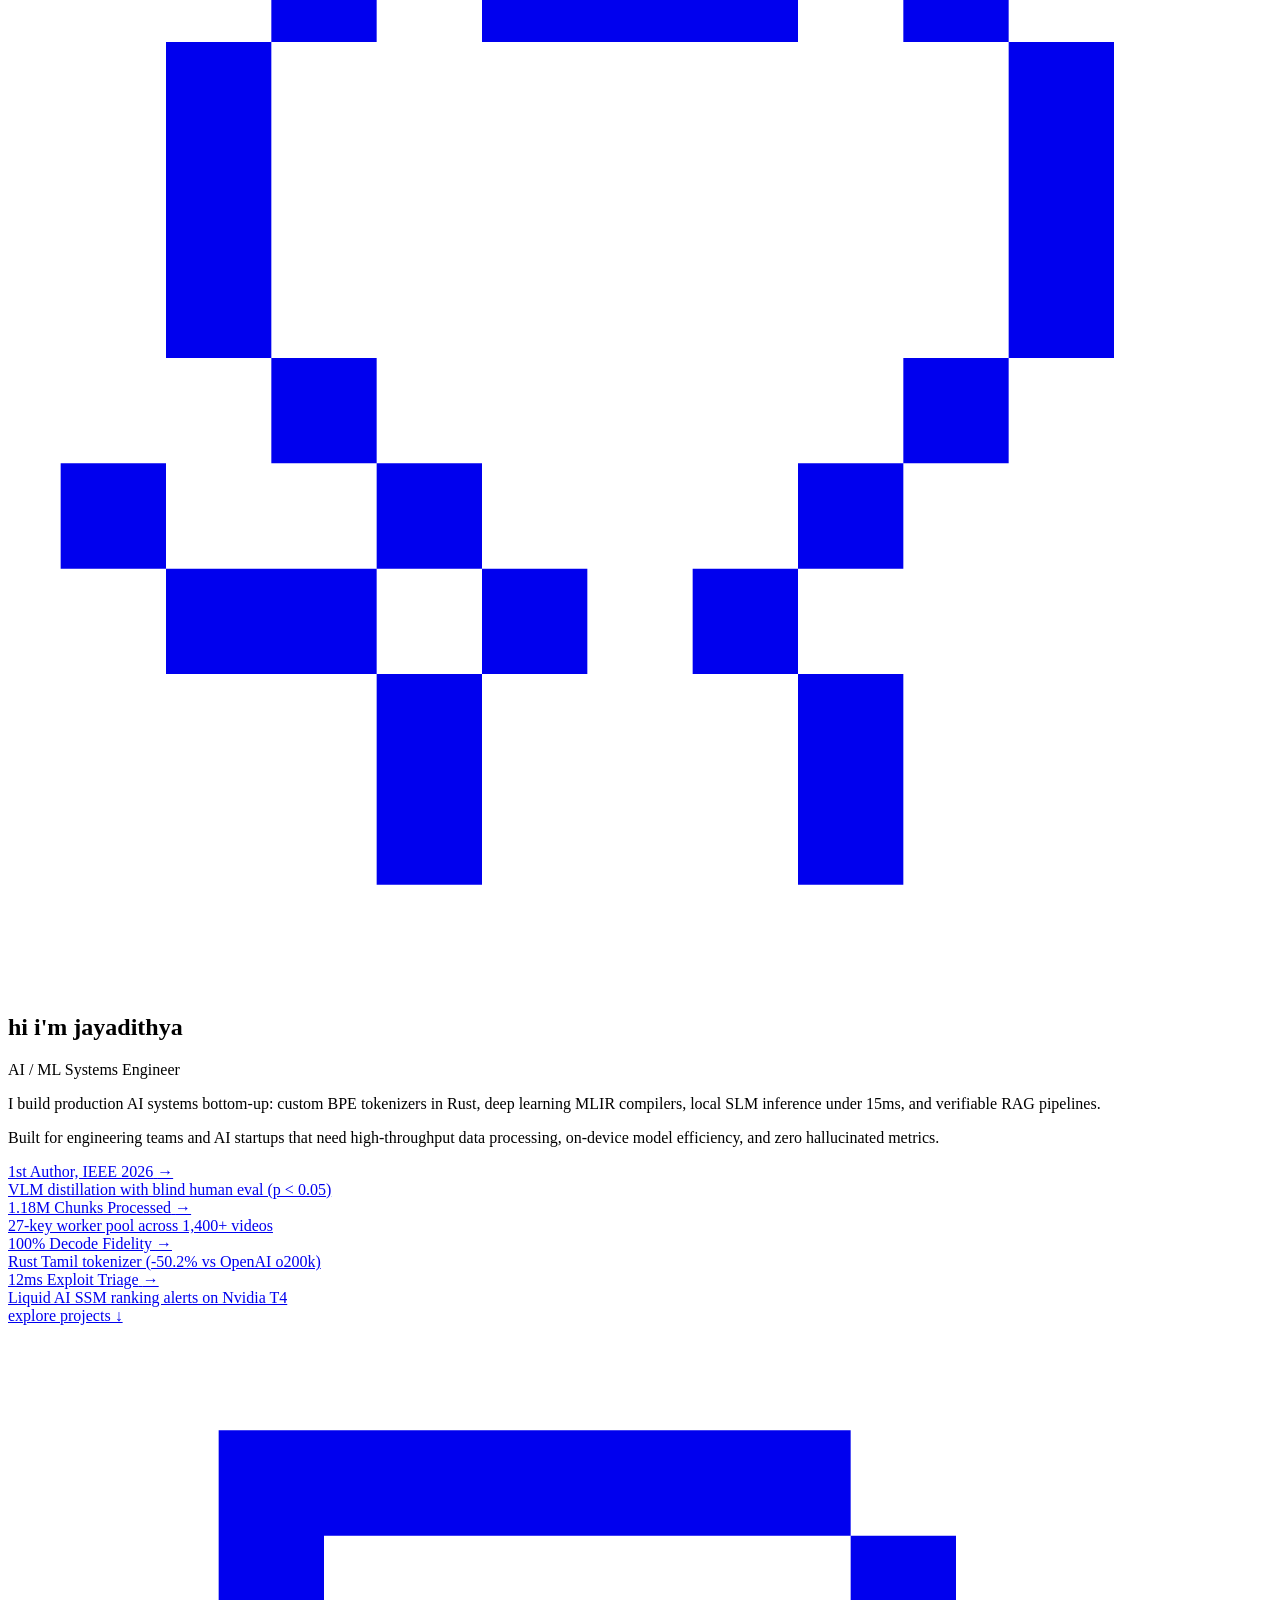
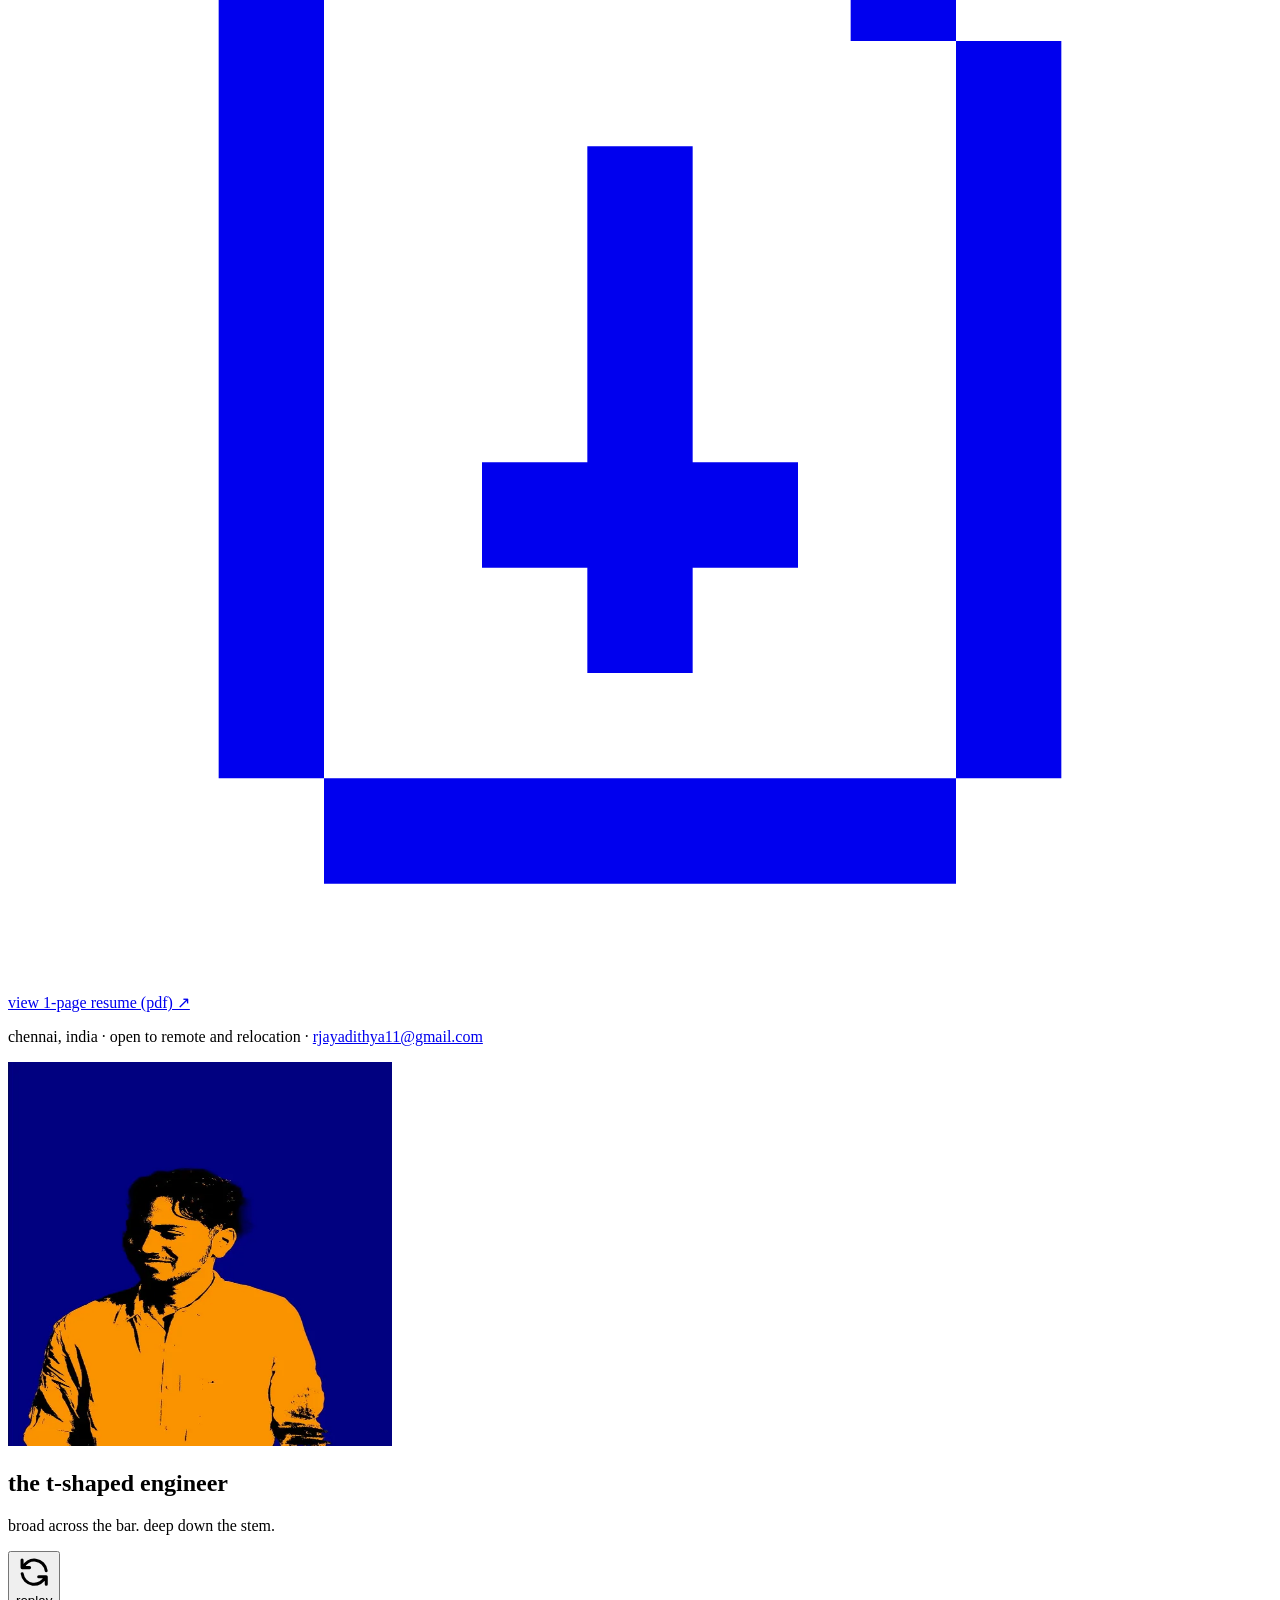
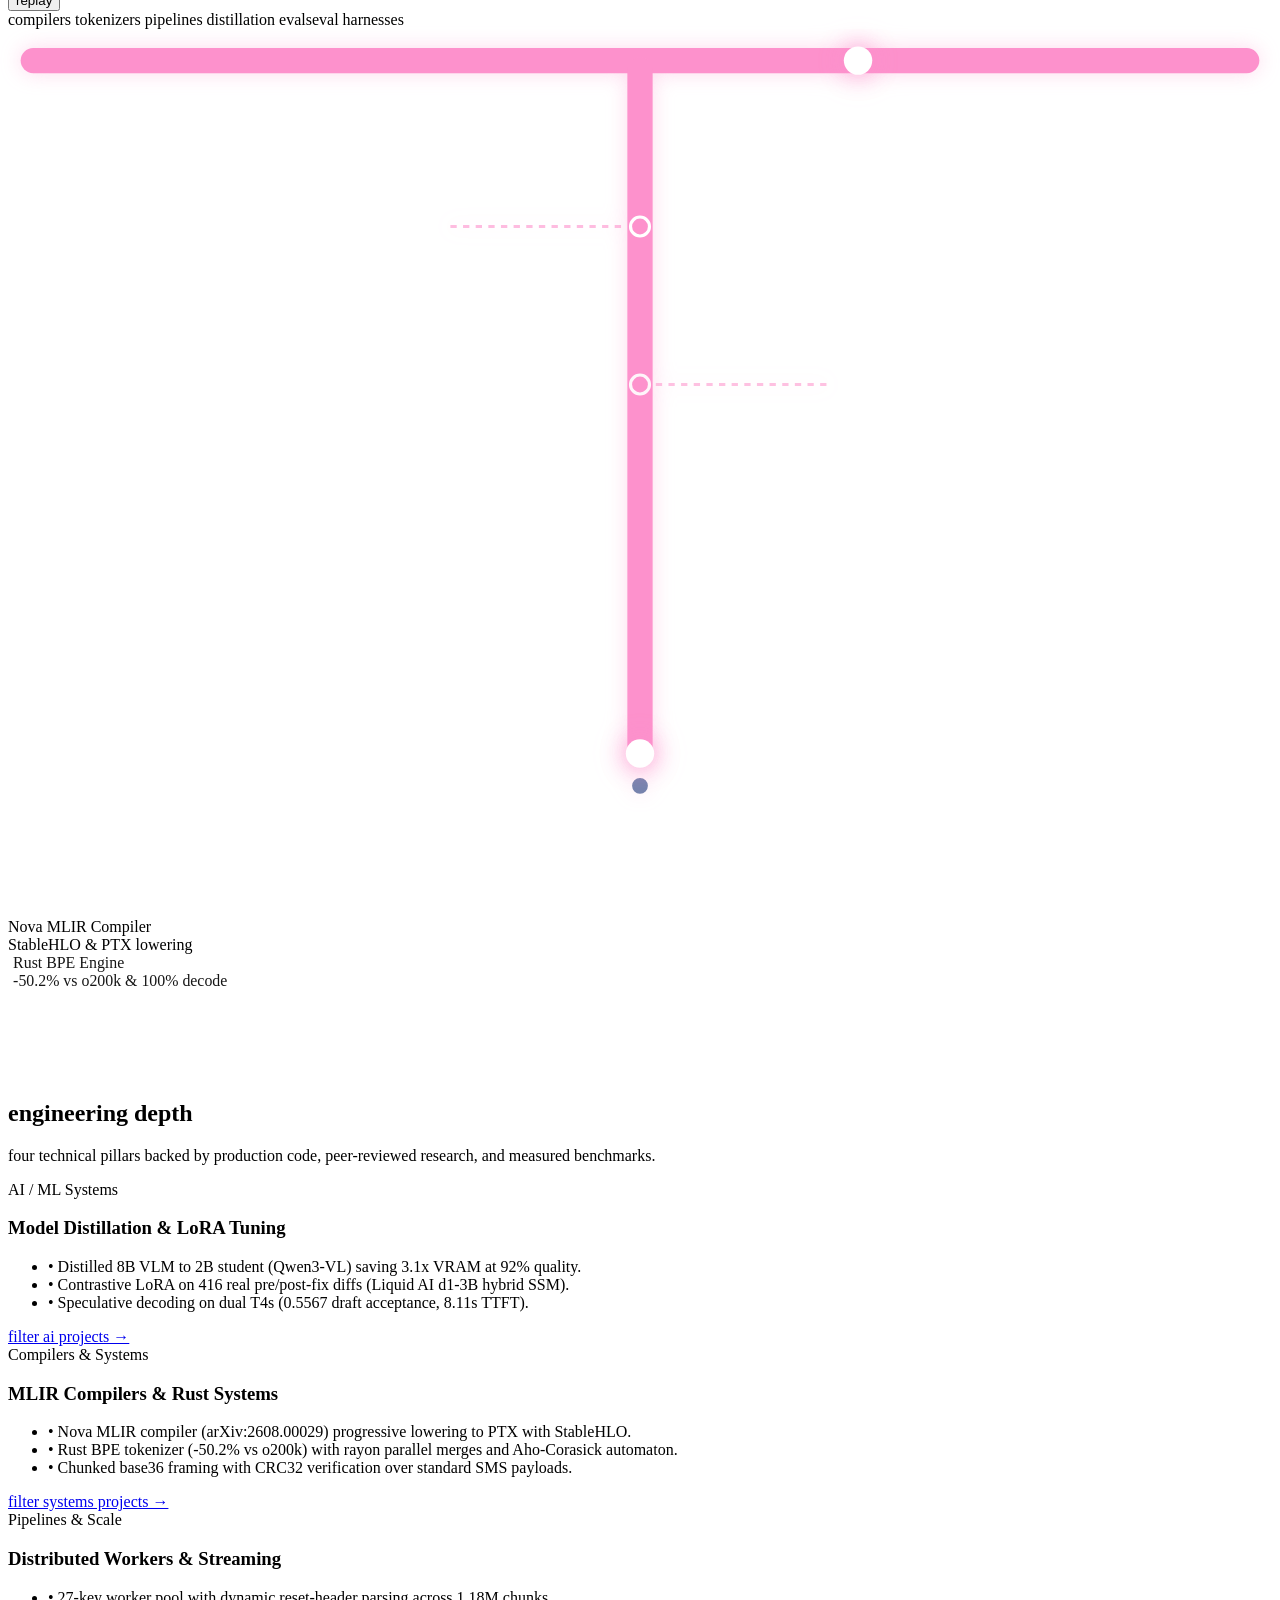
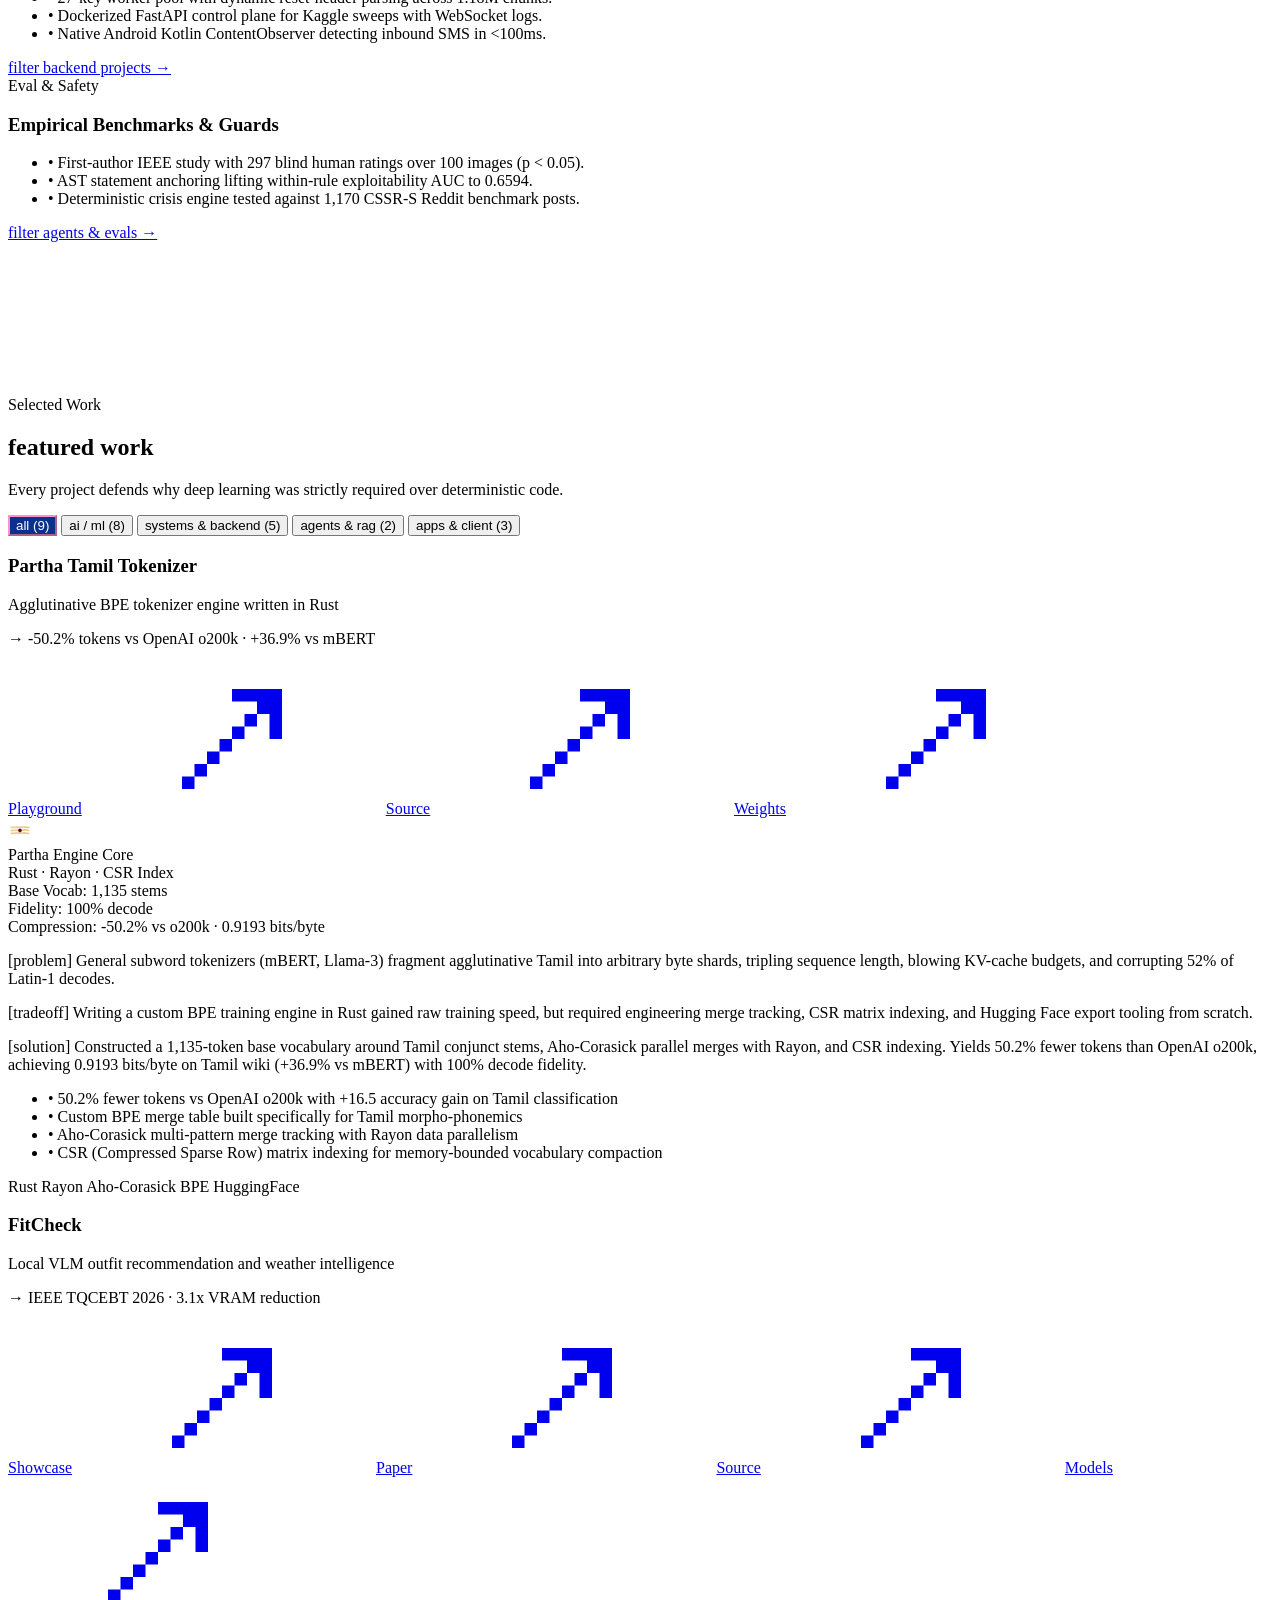
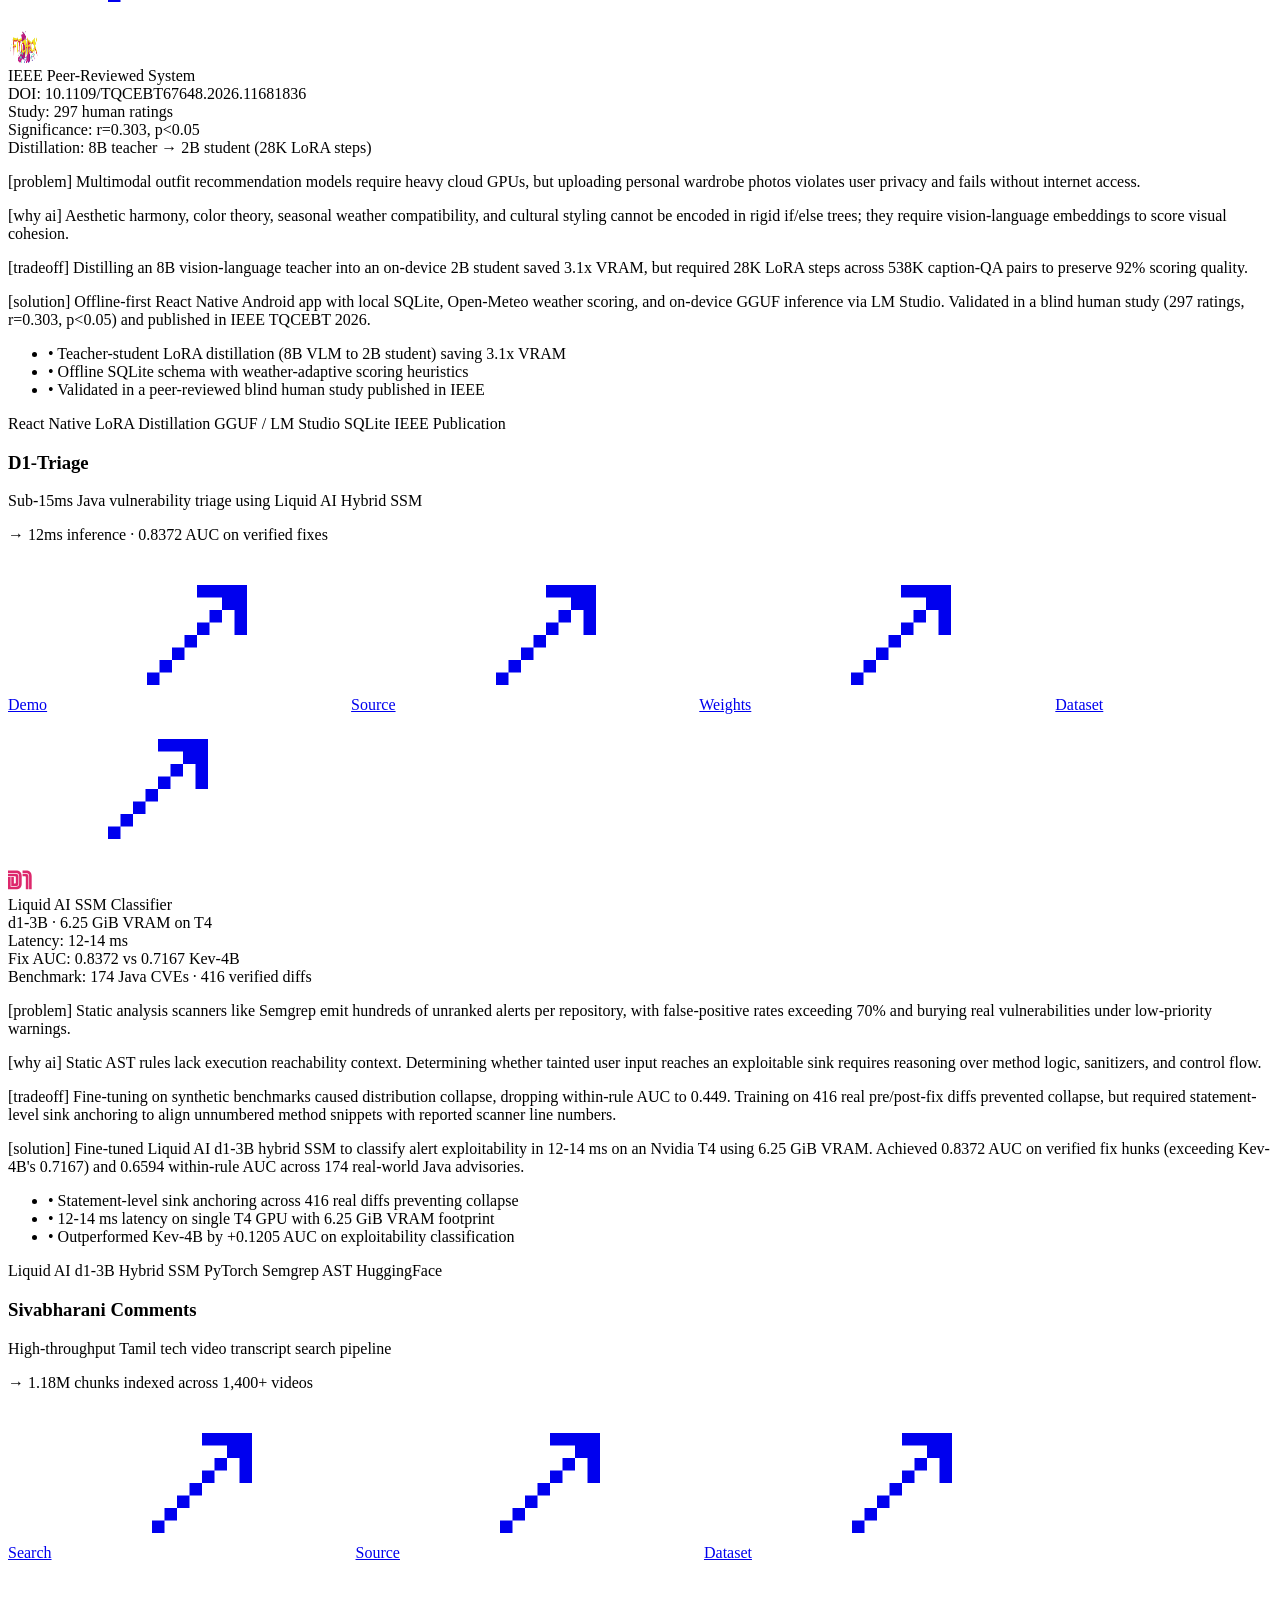
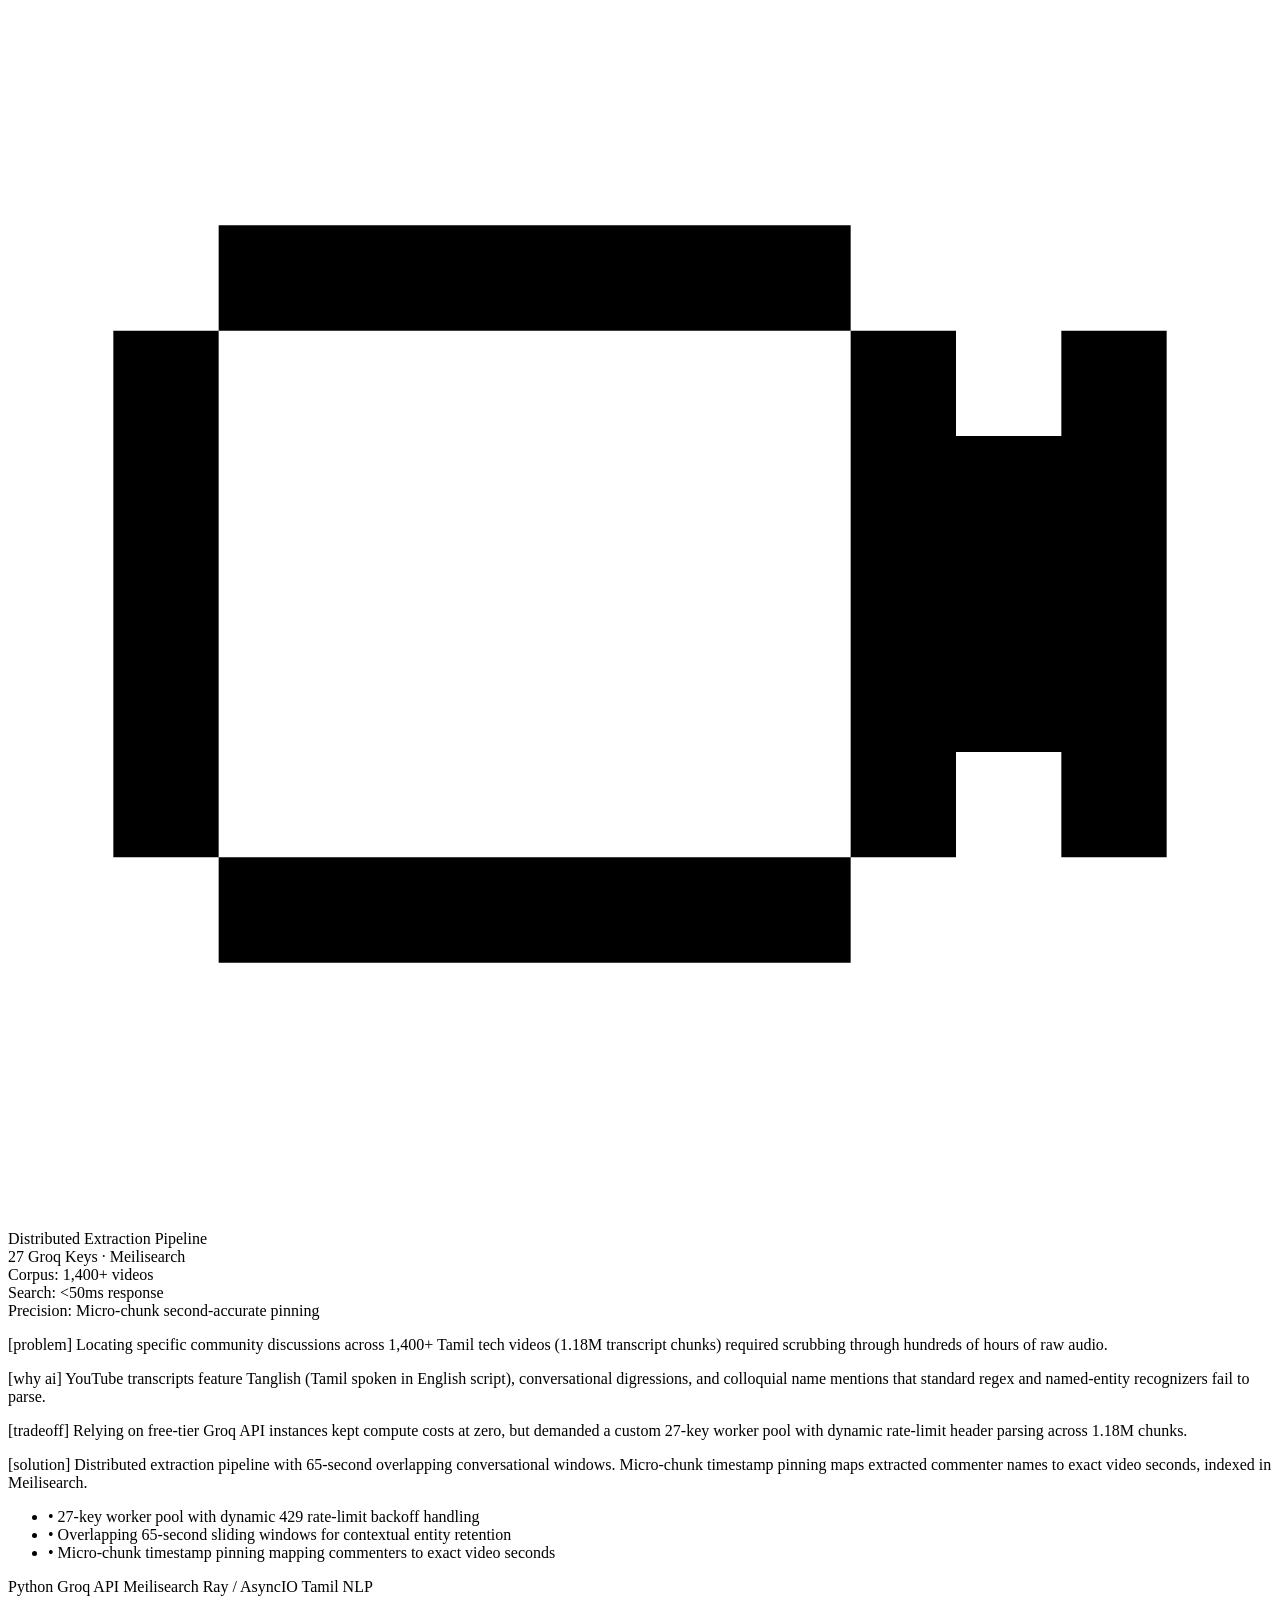
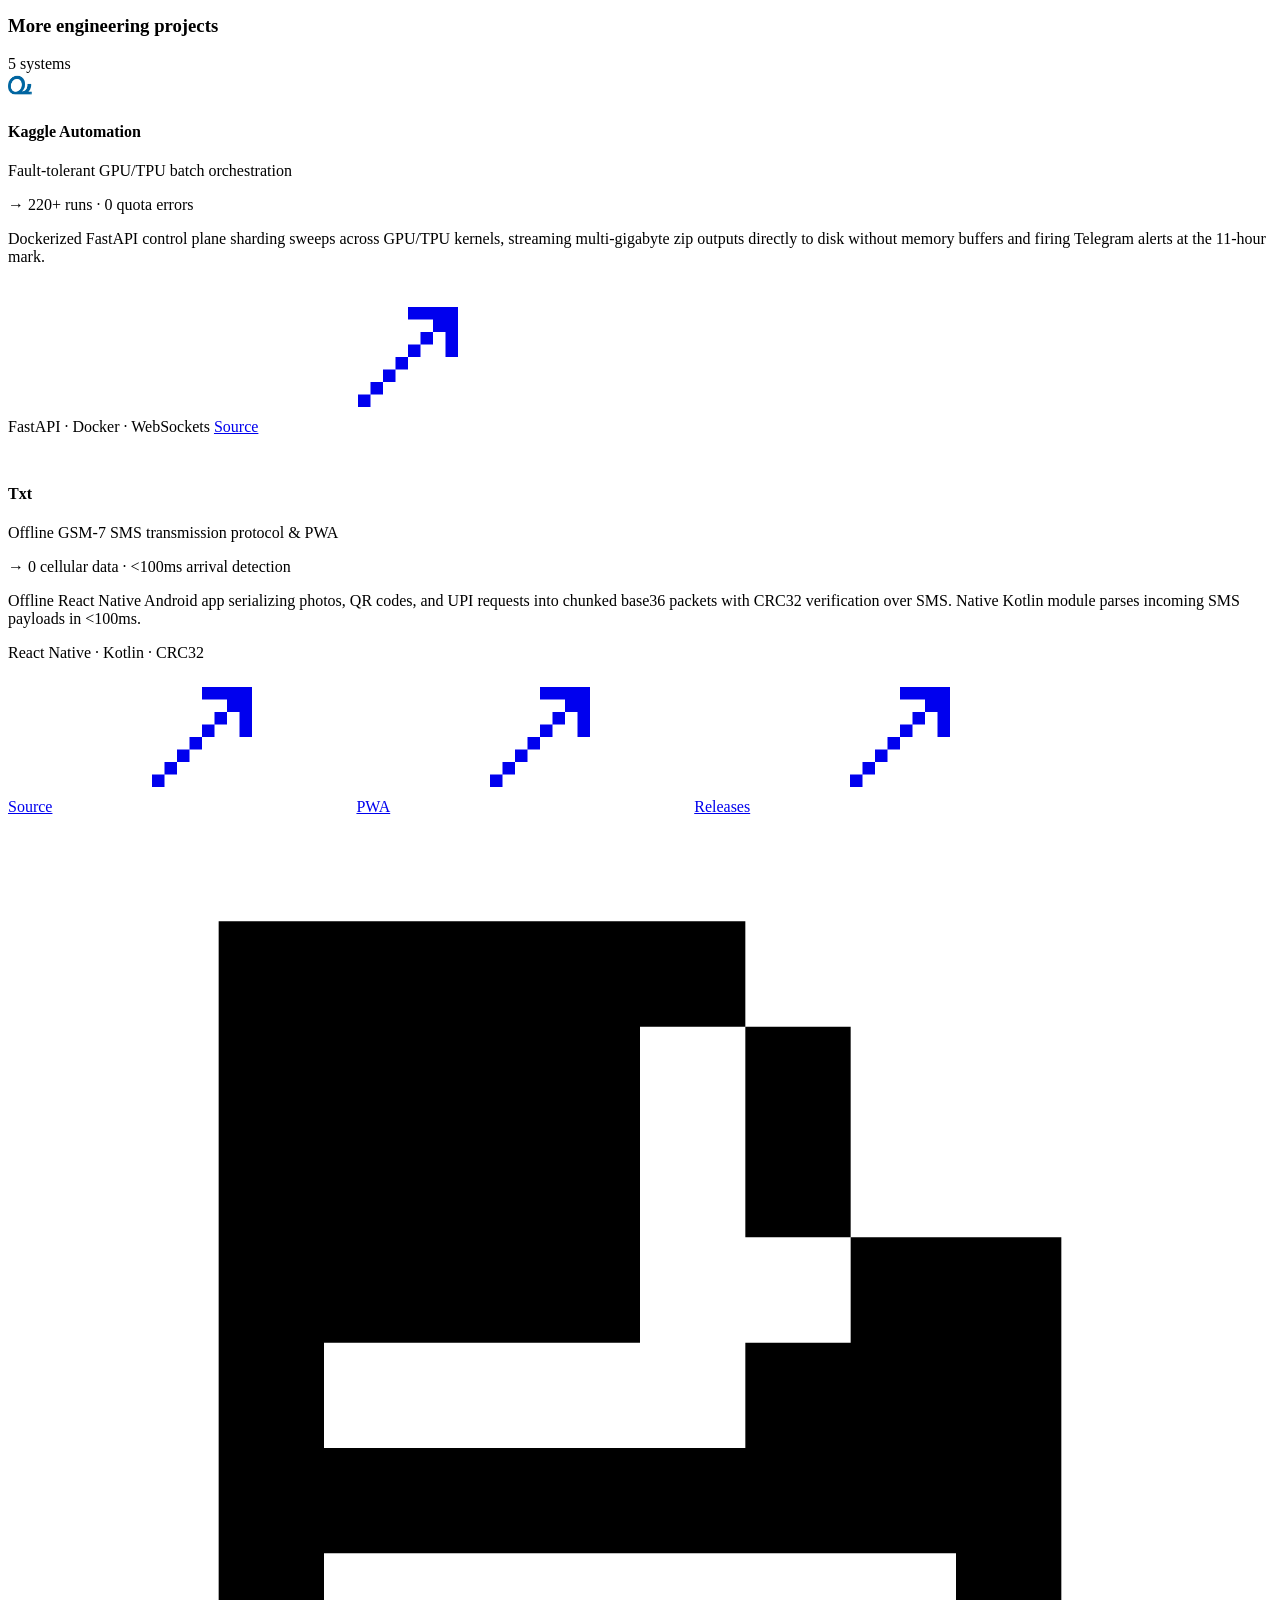
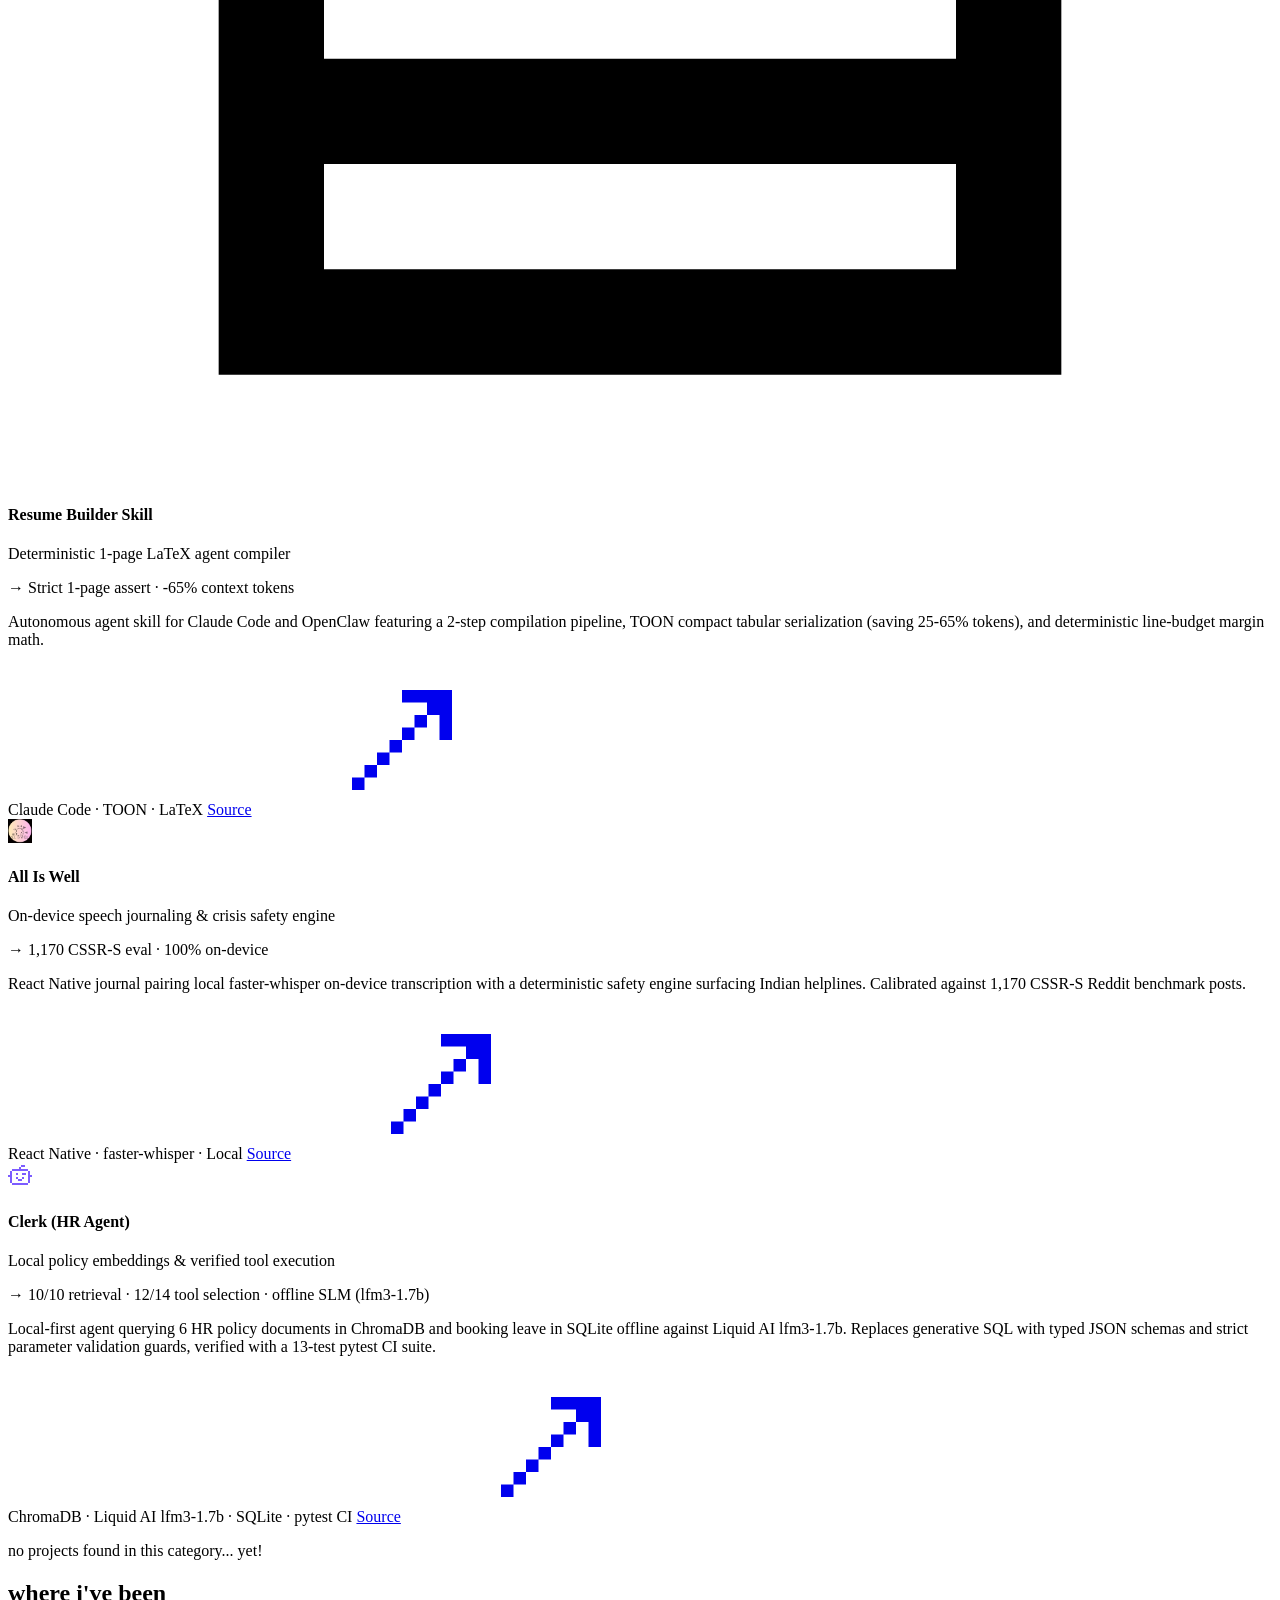
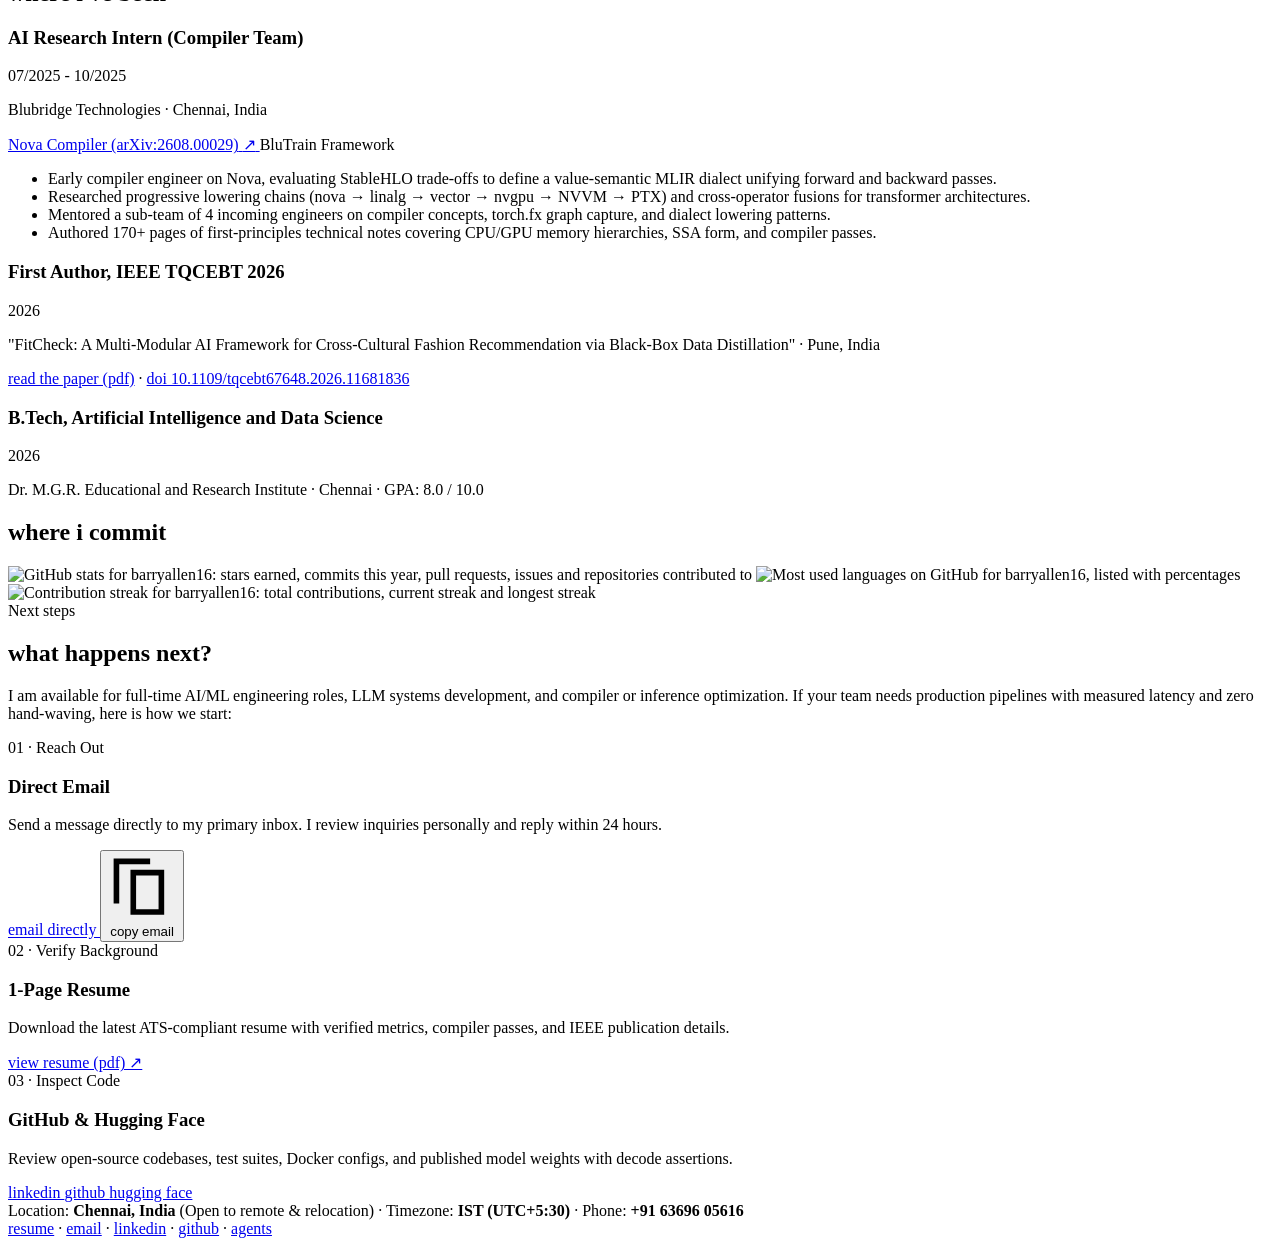
==== commit 2335531f: "sync t-shape badges, depth pillars, and pill typography" ====
--- a/index.html
+++ b/index.html
@@ -6,12 +6,12 @@
     <title>Jayadithya R - AI/ML Systems Engineer</title>
     <meta
       name="description"
-      content="Jayadithya R - AI/ML systems engineer from Chennai building custom tokenizers, MLIR compiler passes, local model inference, and verifiable RAG pipelines."
+      content="Jayadithya R - AI/ML systems engineer from Chennai building custom tokenizers, deep learning MLIR compilers, local model inference, and verifiable RAG pipelines."
     />
     <meta property="og:title" content="Jayadithya R - AI/ML Systems Engineer" />
     <meta
       property="og:description"
-      content="Production AI systems, custom tokenizers, compiler passes, and local inference tooling. Chennai, India."
+      content="Production AI systems, custom tokenizers, deep learning MLIR compilers, and local inference tooling. Chennai, India."
     />
     <meta property="og:type" content="profile" />
     <meta property="og:url" content="https://jayadithya.is-a.dev/" />
@@ -52,7 +52,7 @@
             "knowsAbout": [
               "LLM systems",
               "BPE tokenizers",
-              "MLIR compiler passes",
+              "Deep learning MLIR compilers",
               "fine-tuning",
               "data pipelines",
               "eval harnesses",
@@ -414,7 +414,7 @@
               
               <!-- What do you do? -->
               <p class="text-white/85 font-mono mt-3 text-sm sm:text-base leading-relaxed max-w-xl">
-                I build production AI systems bottom-up: custom BPE tokenizers in Rust, MLIR compiler optimization passes, local SLM inference under 15ms, and verifiable RAG pipelines.
+                I build production AI systems bottom-up: custom BPE tokenizers in Rust, deep learning MLIR compilers, local SLM inference under 15ms, and verifiable RAG pipelines.
               </p>
               
               <!-- Who is it for? -->
@@ -684,15 +684,15 @@
             <!-- HTML Milestone Badges flanking the stem -->
             <div id="badge-1" class="t-stem-badge absolute top-[19%] right-[52%] max-w-[46%] sm:max-w-[42%] text-right font-mono pointer-events-none">
               <div class="inline-block p-1 min-[360px]:p-1.5 sm:p-2 rounded-lg bg-[#081330]/95 border border-[#09318D]/70 shadow-md shadow-[#02050f]/80">
-                <div class="text-[#fd91cc] font-semibold text-[9px] min-[360px]:text-[10px] sm:text-xs">MLIR Tensor Passes</div>
-                <div class="text-white/60 text-[8px] min-[360px]:text-[9px] sm:text-[11px] leading-tight mt-0.5">Custom dialect &amp; ~20% launch cut</div>
+                <div class="text-[#fd91cc] font-semibold text-[9px] min-[360px]:text-[10px] sm:text-xs">Nova MLIR Compiler</div>
+                <div class="text-white/60 text-[8px] min-[360px]:text-[9px] sm:text-[11px] leading-tight mt-0.5">StableHLO &amp; PTX lowering</div>
               </div>
             </div>
 
             <div id="badge-2" class="t-stem-badge absolute top-[37%] left-[52%] max-w-[46%] sm:max-w-[42%] text-left font-mono pointer-events-none">
               <div class="inline-block p-1 min-[360px]:p-1.5 sm:p-2 rounded-lg bg-[#081330]/95 border border-[#09318D]/70 shadow-md shadow-[#02050f]/80">
                 <div class="text-[#fd91cc] font-semibold text-[9px] min-[360px]:text-[10px] sm:text-xs">Rust BPE Engine</div>
-                <div class="text-white/60 text-[8px] min-[360px]:text-[9px] sm:text-[11px] leading-tight mt-0.5">Rayon merges &amp; 100% fidelity</div>
+                <div class="text-white/60 text-[8px] min-[360px]:text-[9px] sm:text-[11px] leading-tight mt-0.5">-50.2% vs o200k &amp; 100% decode</div>
               </div>
             </div>
 
@@ -706,7 +706,7 @@
             <div id="badge-4" class="t-stem-badge absolute top-[73%] left-[52%] max-w-[46%] sm:max-w-[42%] text-left font-mono pointer-events-none">
               <div class="inline-block p-1 min-[360px]:p-1.5 sm:p-2 rounded-lg bg-[#081330]/95 border border-[#09318D]/70 shadow-md shadow-[#02050f]/80">
                 <div class="text-[#fd91cc] font-semibold text-[9px] min-[360px]:text-[10px] sm:text-xs">Verifiable Tool Evals</div>
-                <div class="text-white/60 text-[8px] min-[360px]:text-[9px] sm:text-[11px] leading-tight mt-0.5">Procedural guards &amp; 0 SQL injection</div>
+                <div class="text-white/60 text-[8px] min-[360px]:text-[9px] sm:text-[11px] leading-tight mt-0.5">10/10 retrieval &amp; lfm3-1.7b SLM</div>
               </div>
             </div>
           </div>
@@ -714,7 +714,7 @@
           <!-- deep expertise at the bottom of the stem -->
           <div id="t-deep" class="mt-3 sm:mt-4 flex flex-col items-center z-10 font-sans">
             <span
-              class="px-3.5 sm:px-5 py-2 sm:py-2.5 rounded-full bg-[#09318D] text-white font-semibold text-xs sm:text-base whitespace-nowrap border-2 border-[#fd91cc] shadow-lg shadow-[#09318D]/50"
+              class="px-3.5 sm:px-5 py-2 sm:py-2.5 rounded-full bg-[#09318D] text-white font-semibold text-xs sm:text-base whitespace-nowrap border-2 border-[#fd91cc] shadow-lg shadow-[#09318D]/50 tracking-[0.18em]"
             >
               ai / ml systems engineering
             </span>
@@ -773,11 +773,11 @@
                 Compilers &amp; Systems
               </span>
               <h3 class="mt-4 text-xl sm:text-2xl text-white font-sans">
-                MLIR Passes &amp; Rust Concurrency
+                MLIR Compilers &amp; Rust Systems
               </h3>
               <ul class="mt-4 font-mono text-xs text-white/75 space-y-2 leading-relaxed">
                 <li>&bull; Nova MLIR compiler (arXiv:2608.00029) progressive lowering to PTX with StableHLO.</li>
-                <li>&bull; Rust BPE tokenizer with rayon parallel merges and Aho-Corasick automaton.</li>
+                <li>&bull; Rust BPE tokenizer (-50.2% vs o200k) with rayon parallel merges and Aho-Corasick automaton.</li>
                 <li>&bull; Chunked base36 framing with CRC32 verification over standard SMS payloads.</li>
               </ul>
             </div>
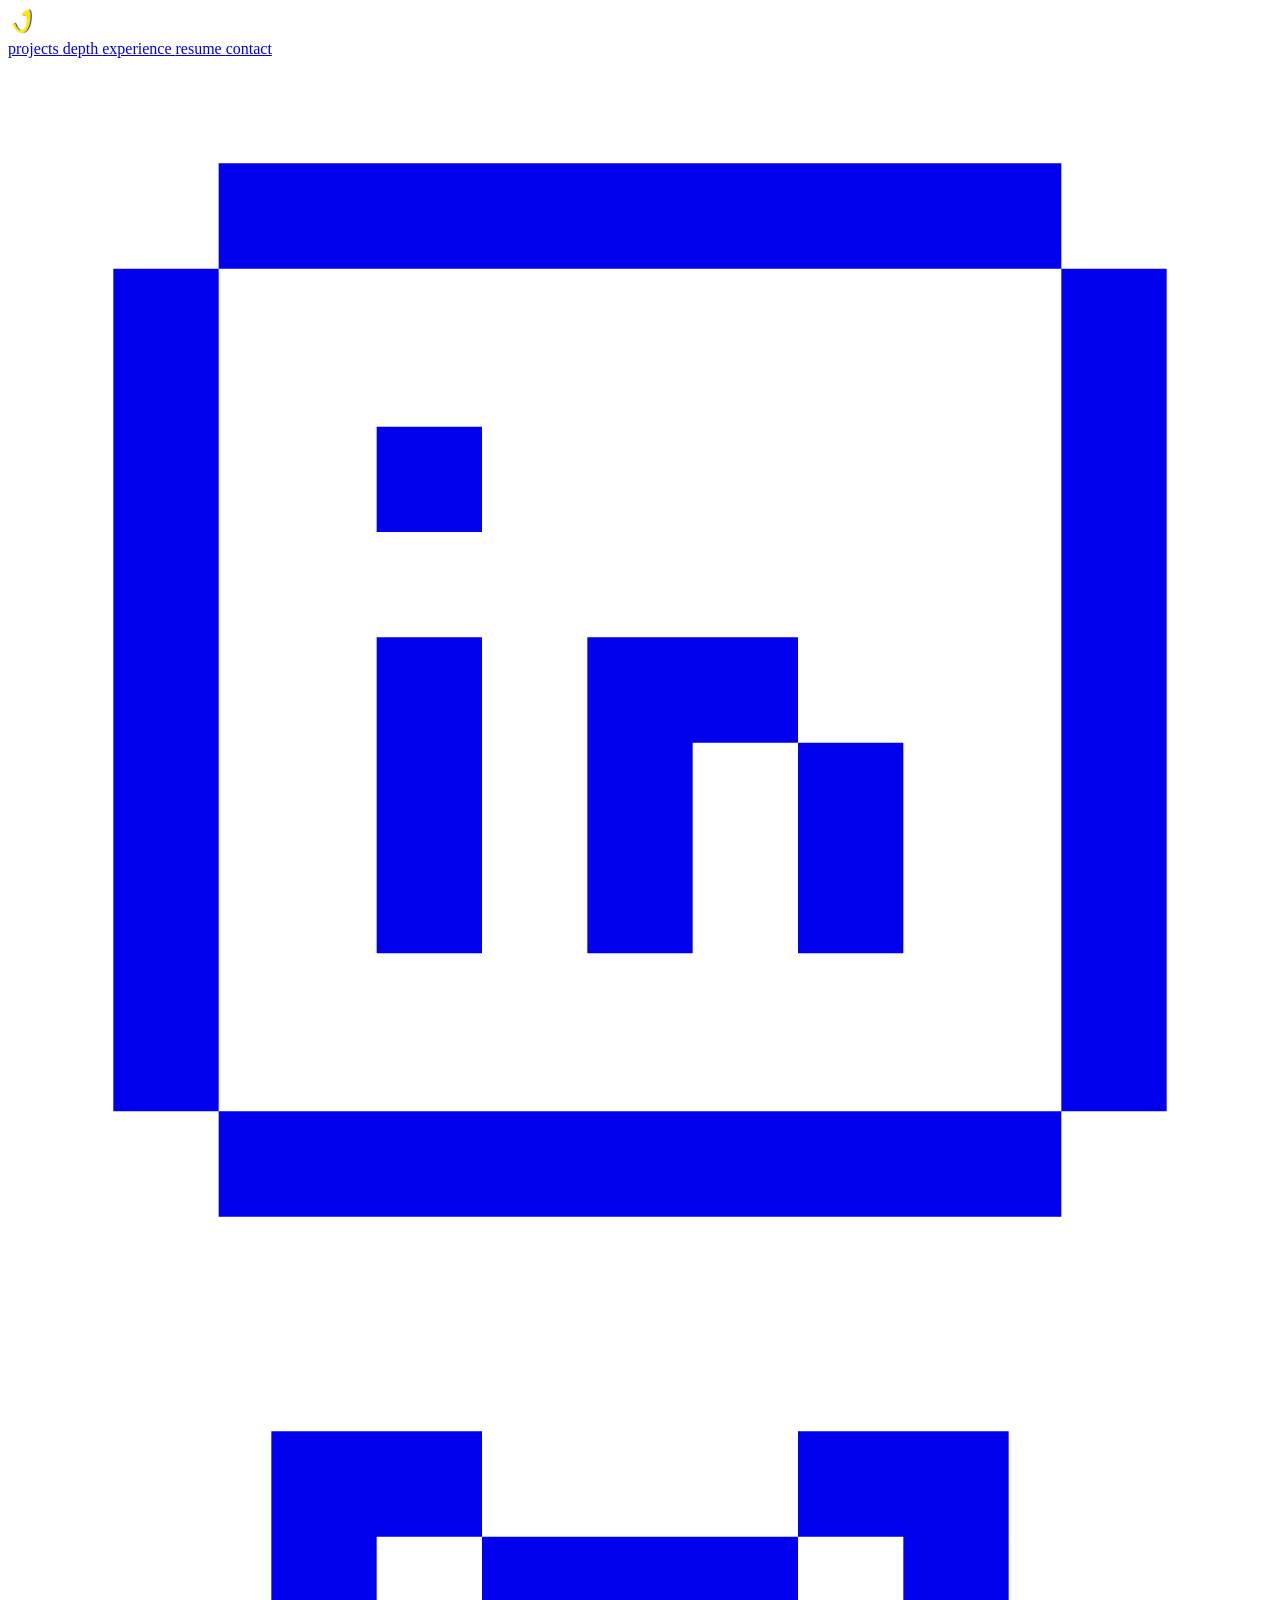
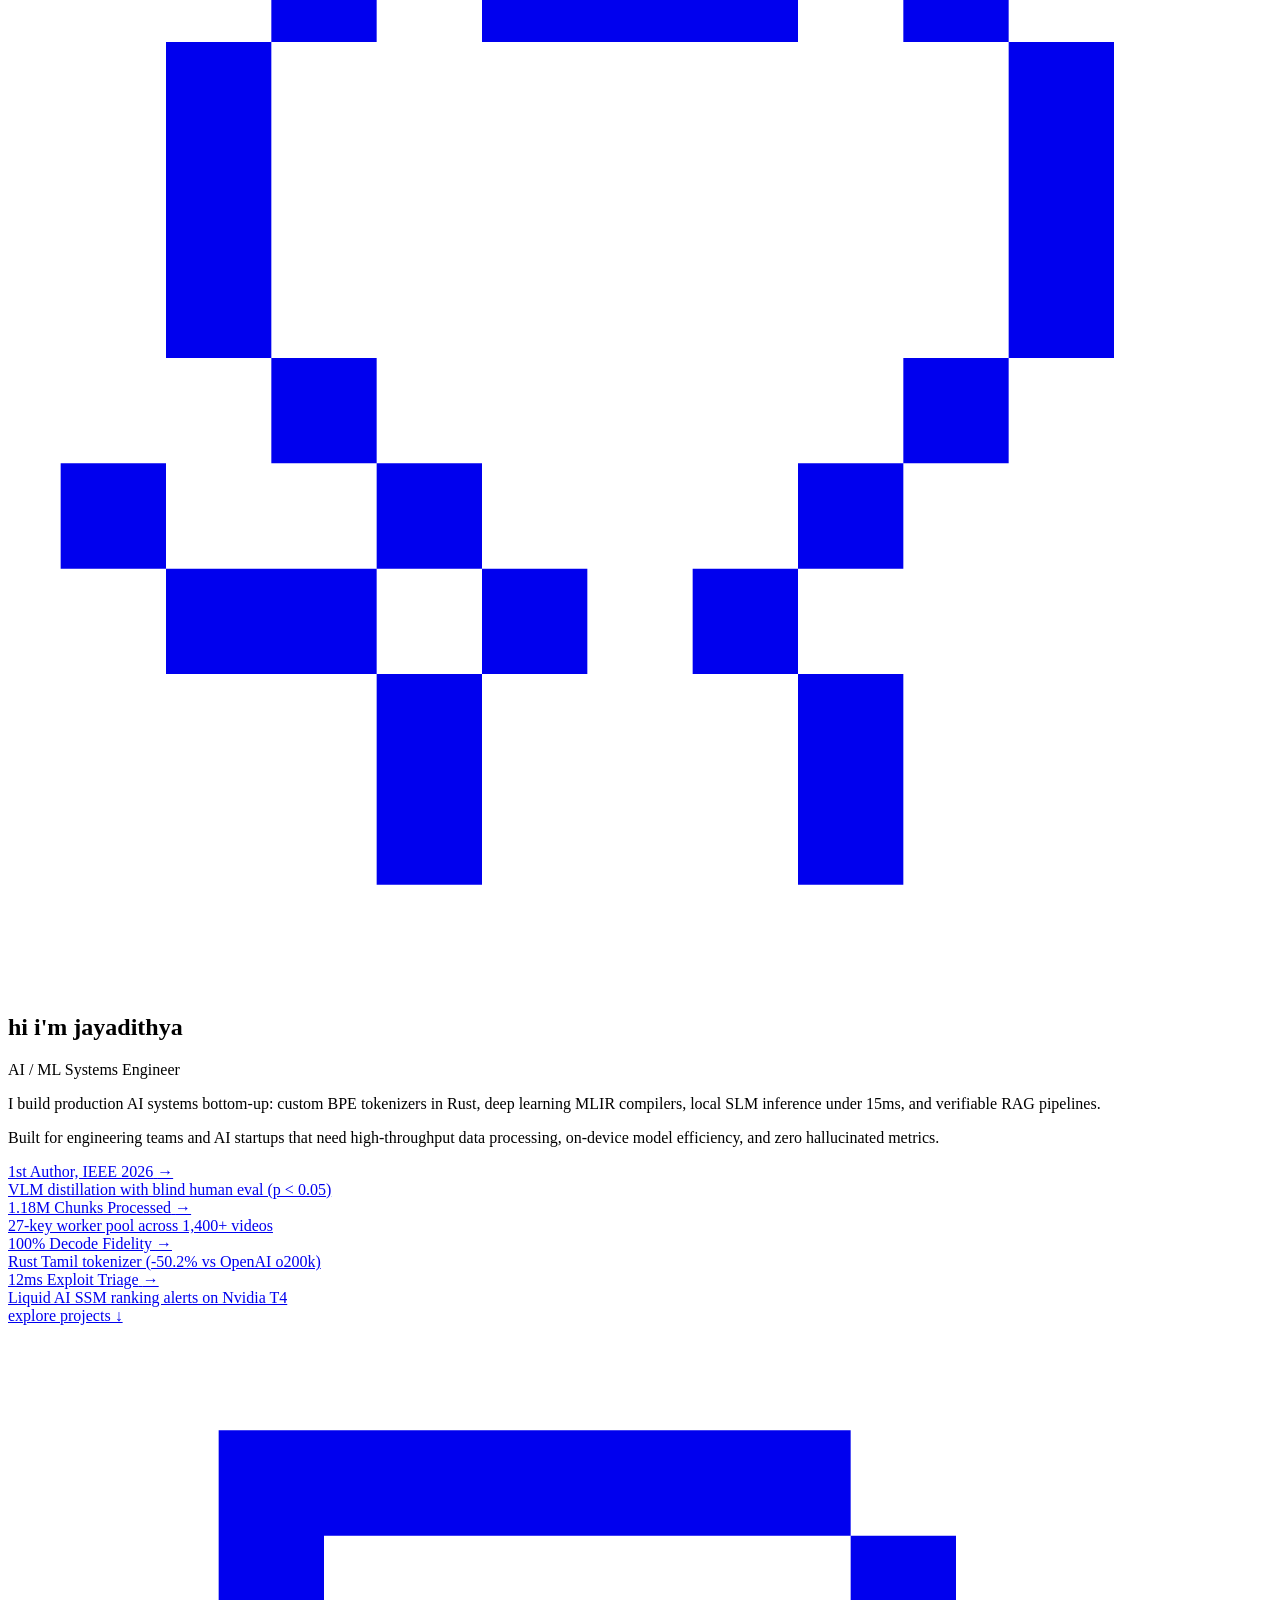
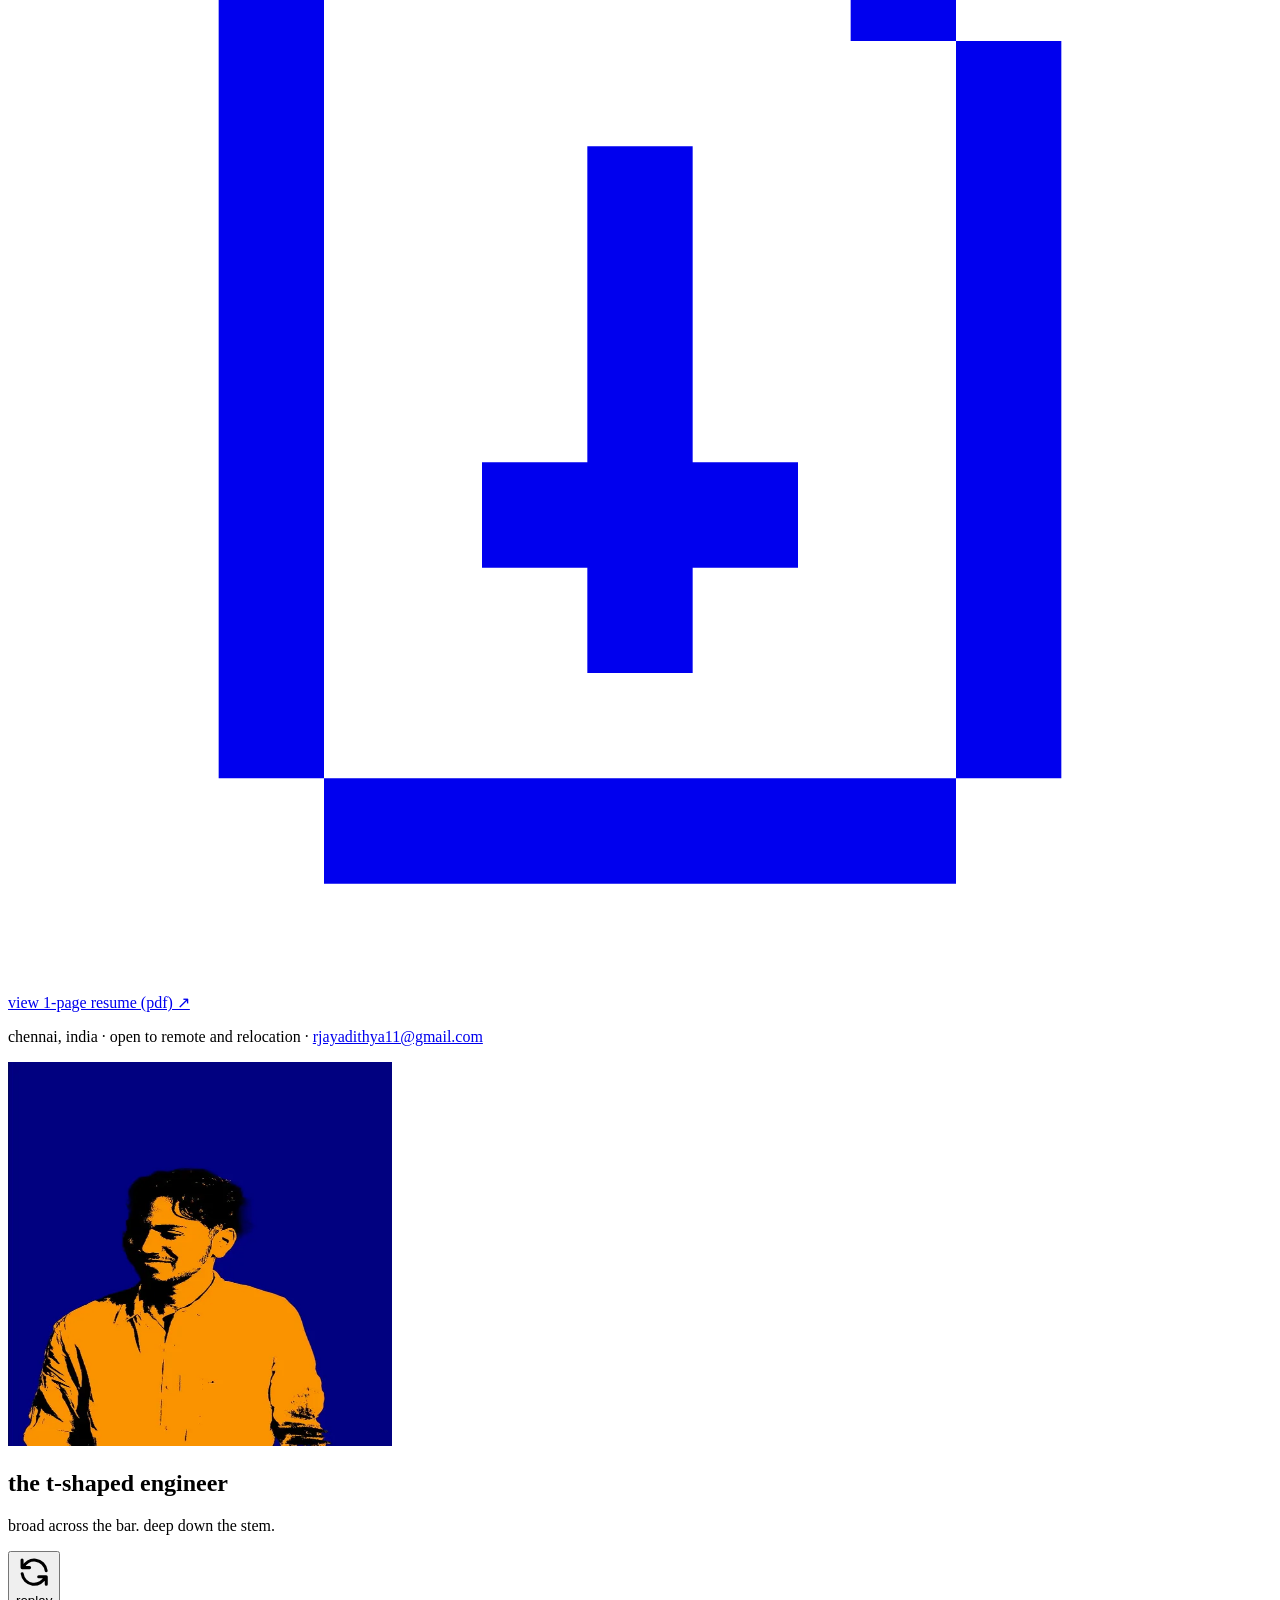
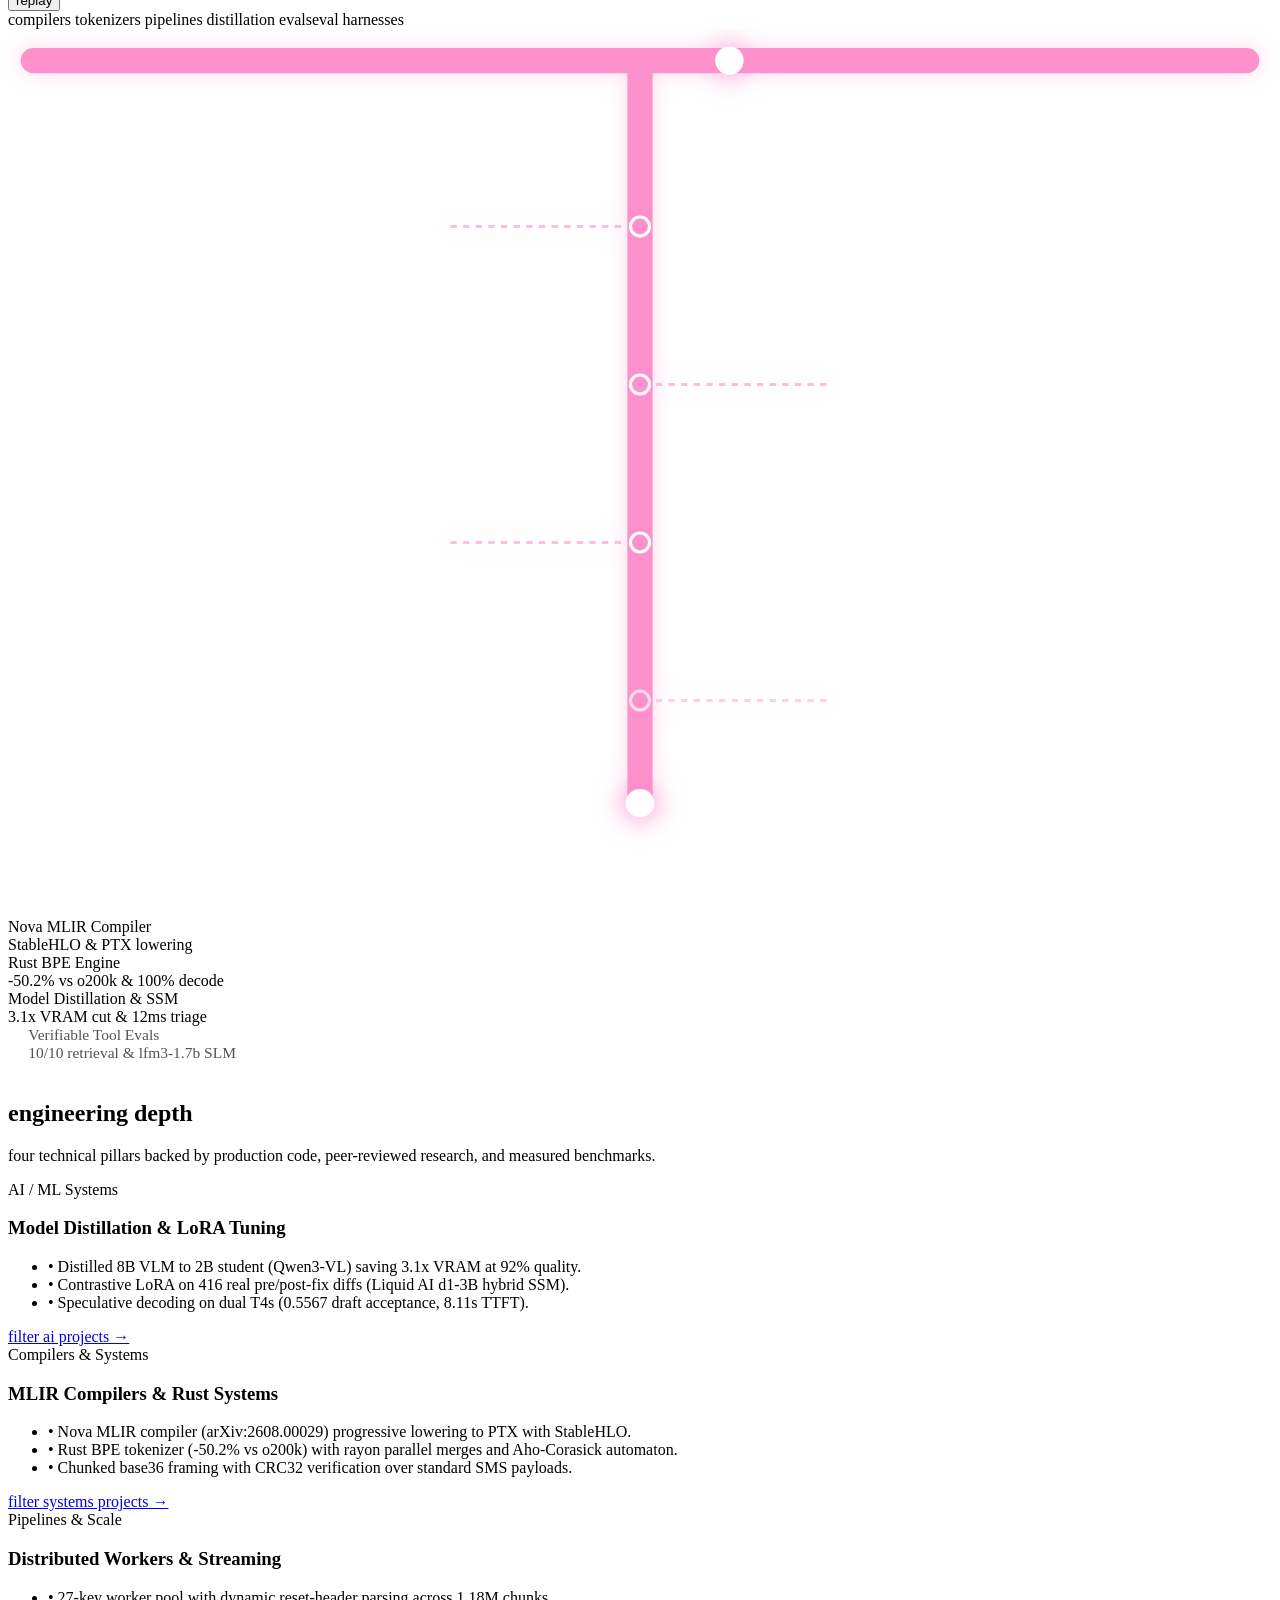
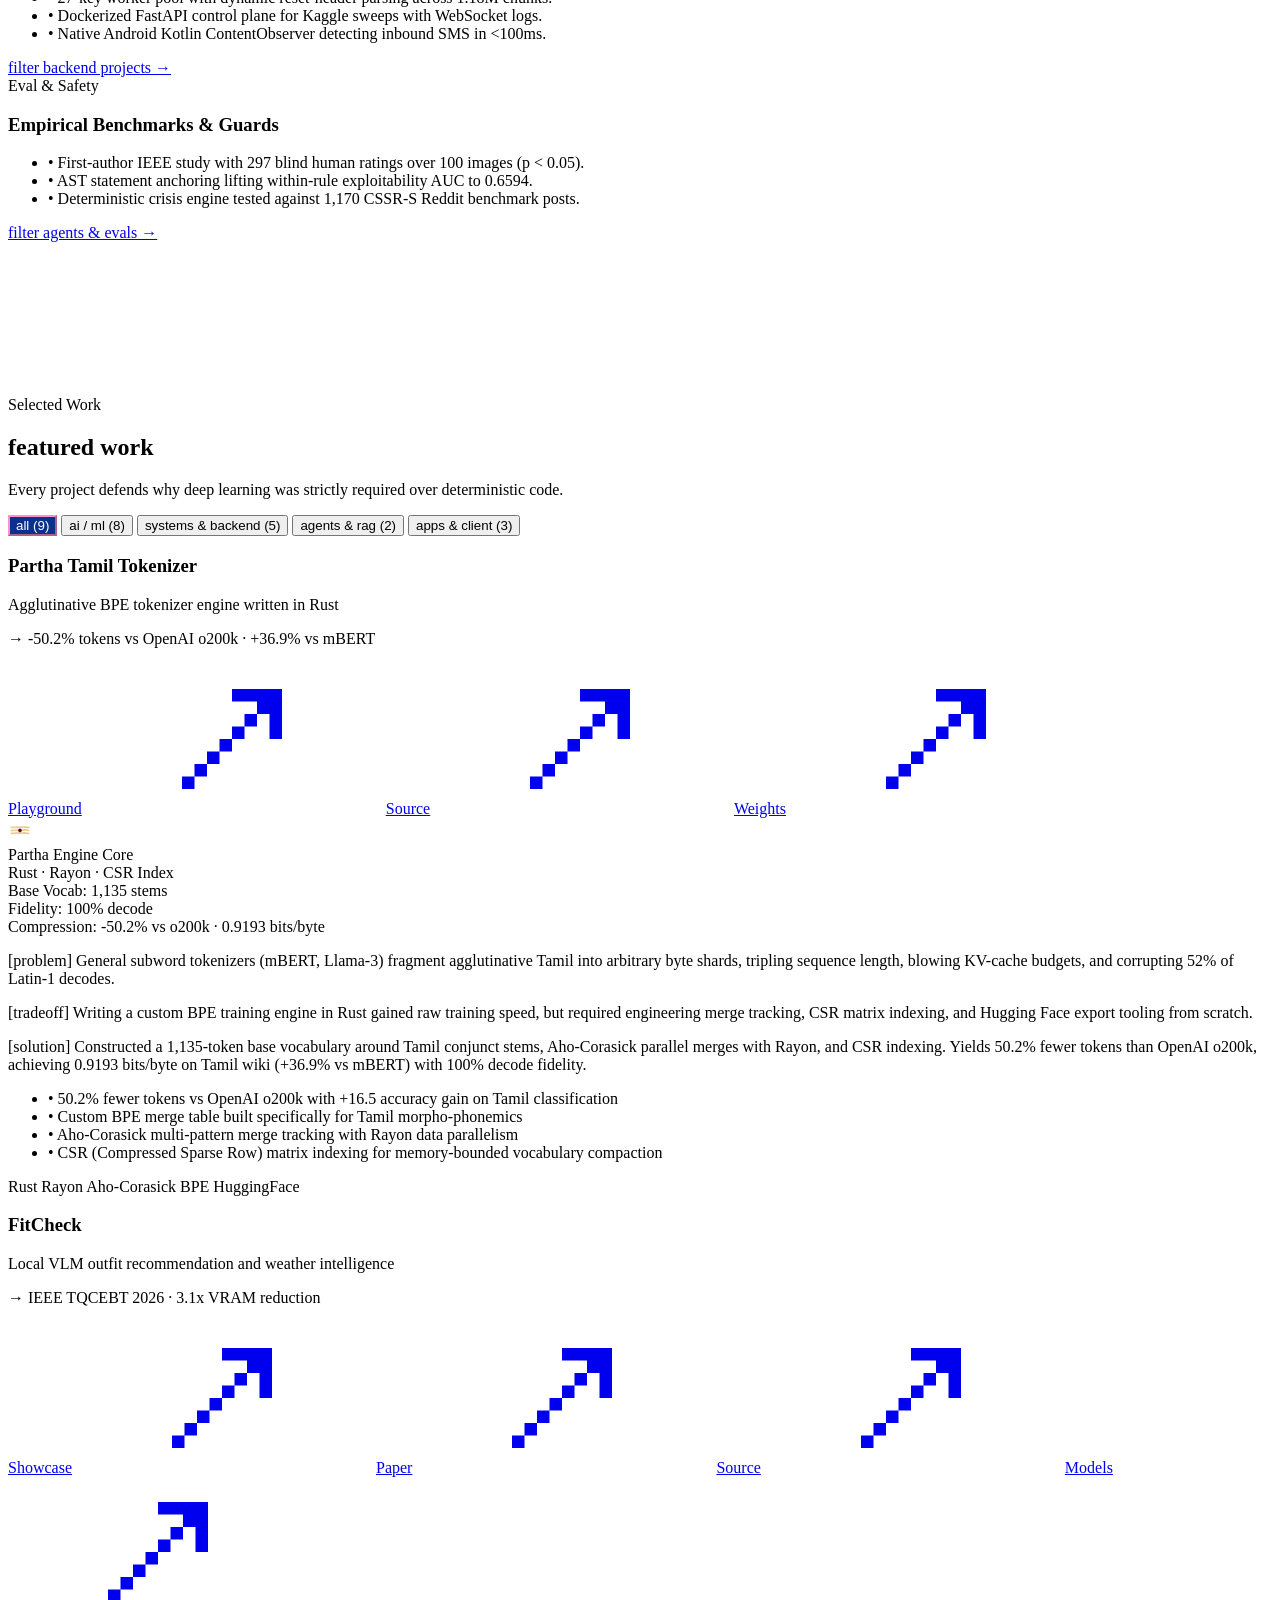
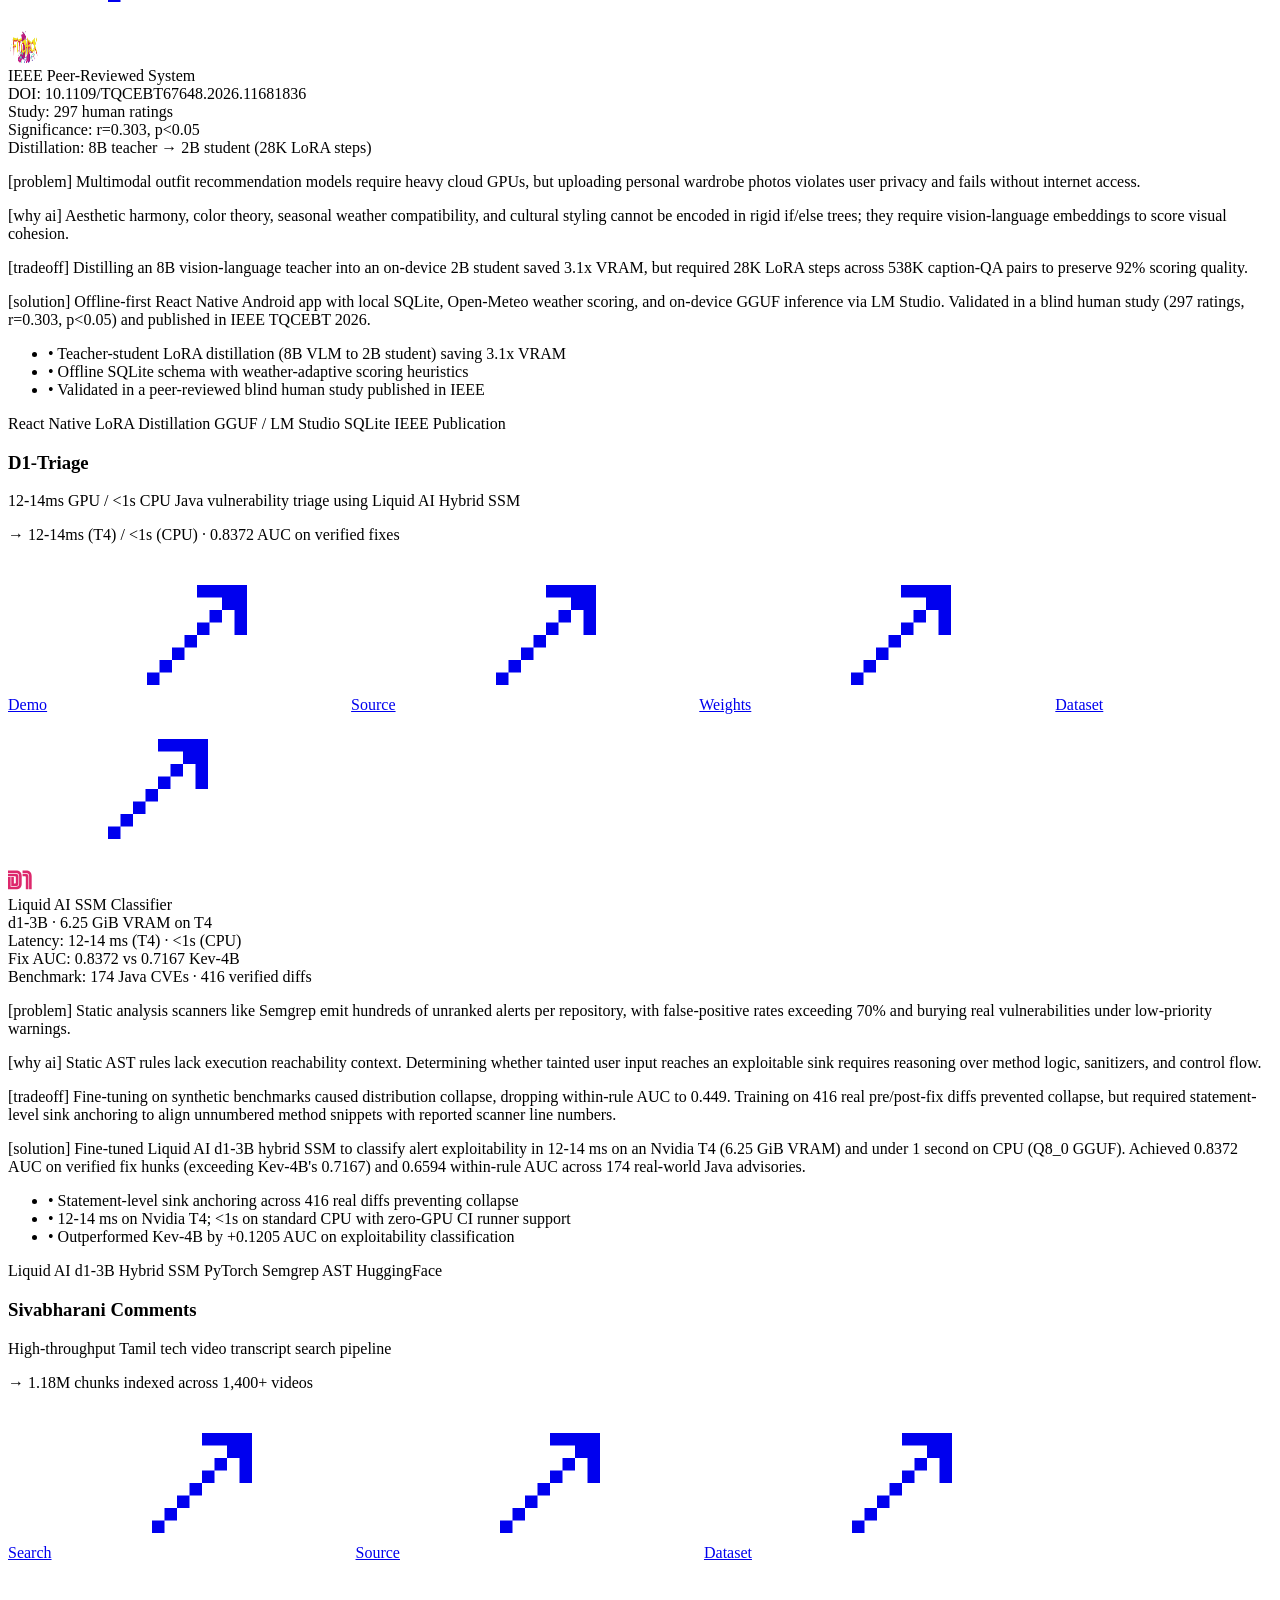
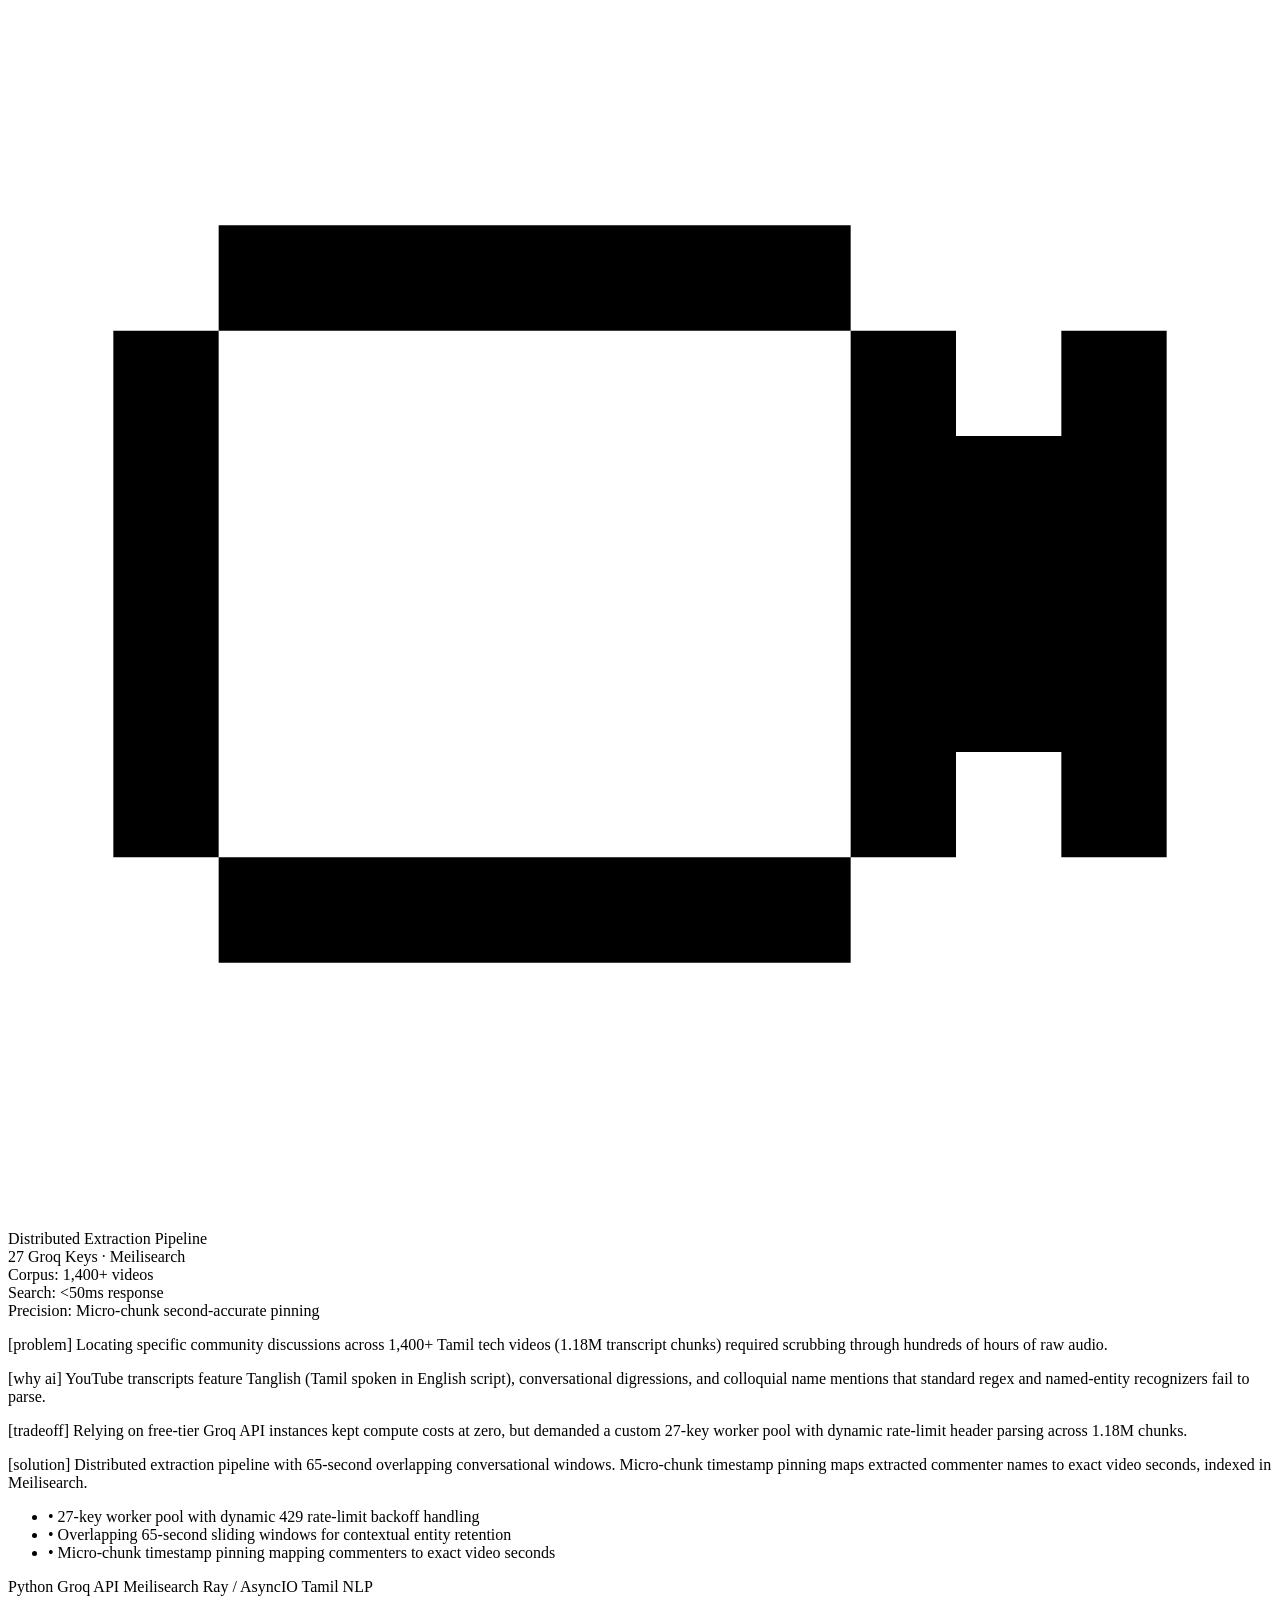
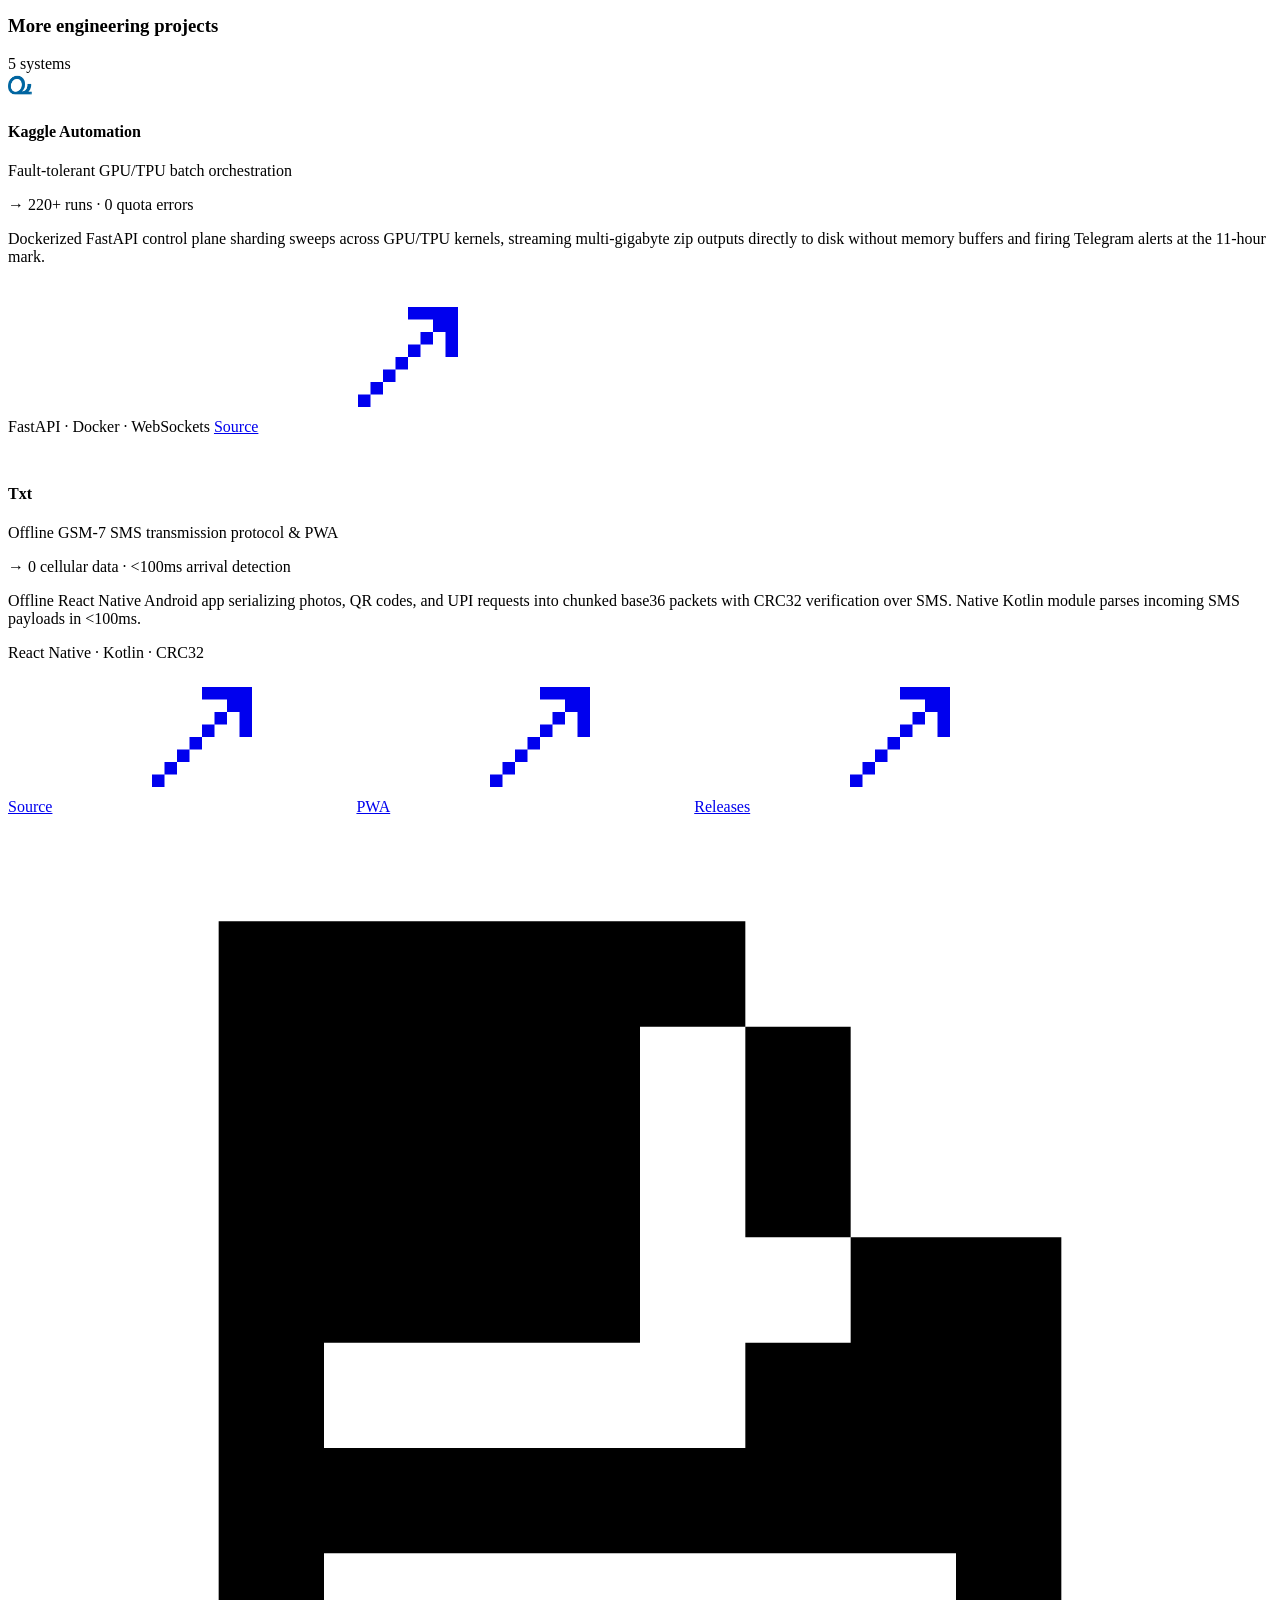
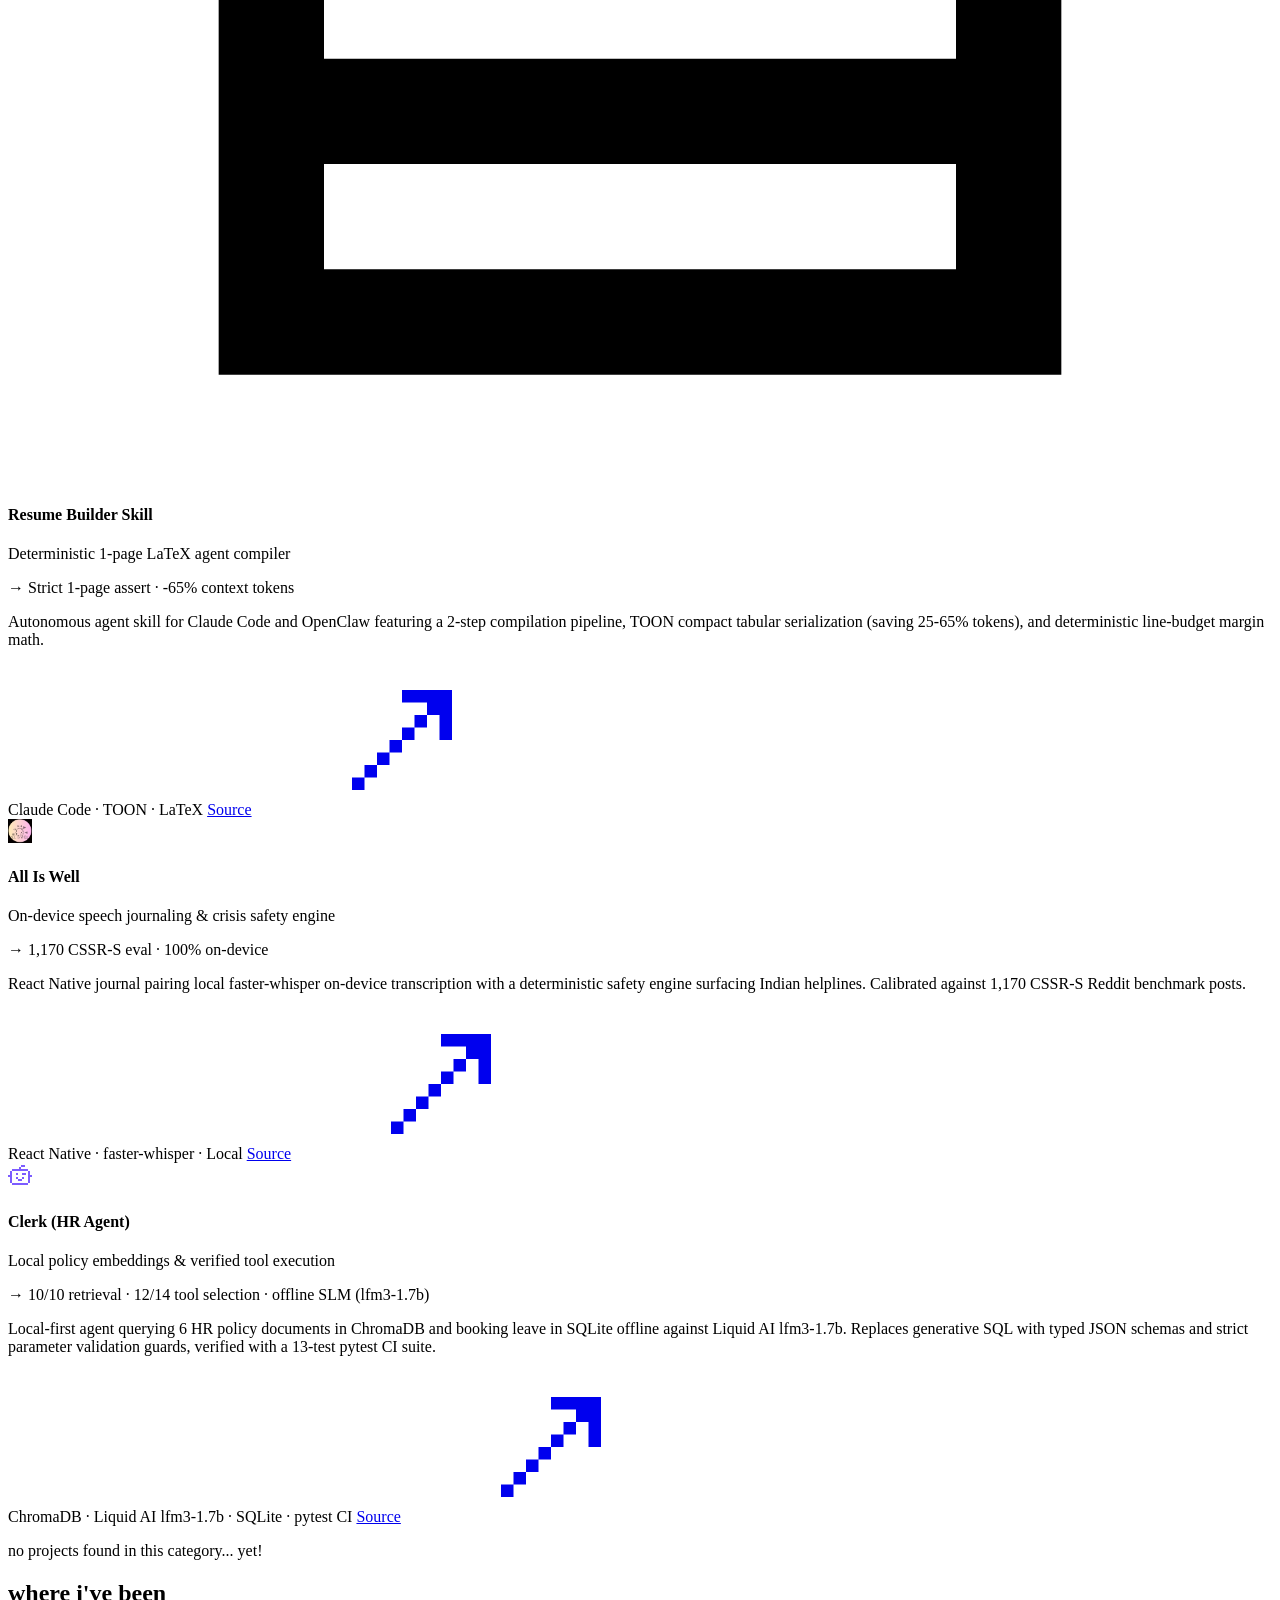
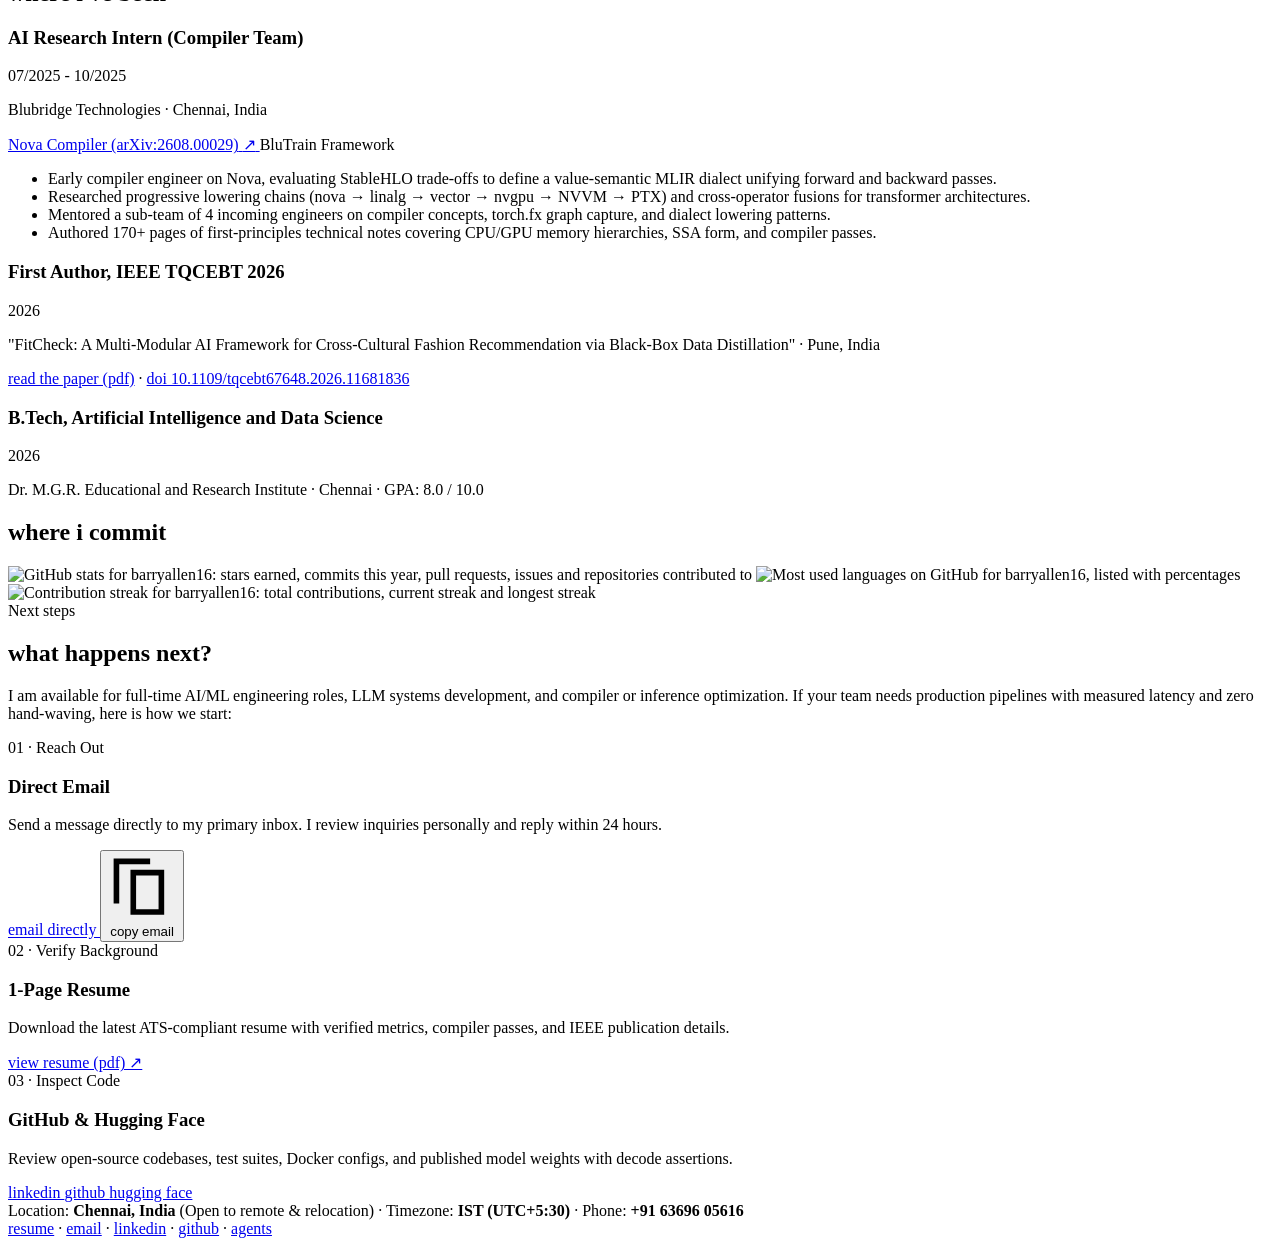
==== commit dec8dd49: "update master resume and project metrics" ====
--- a/index.html
+++ b/index.html
@@ -1110,10 +1110,10 @@
                   </h3>
                 </div>
                 <p class="mt-1 font-mono text-xs sm:text-sm text-white/70 leading-normal">
-                  Sub-15ms Java vulnerability triage using Liquid AI Hybrid SSM
+                  12-14ms GPU / &lt;1s CPU Java vulnerability triage using Liquid AI Hybrid SSM
                 </p>
                 <p class="mt-2.5 font-mono text-sm text-[#fd91cc]">
-                  &rarr; 12ms inference &middot; 0.8372 AUC on verified fixes
+                  &rarr; 12-14ms (T4) / &lt;1s (CPU) &middot; 0.8372 AUC on verified fixes
                 </p>
                 
                 <div class="mt-4 flex flex-wrap gap-x-5 gap-y-2">
@@ -1135,7 +1135,7 @@
                     </div>
                   </div>
                   <div class="grid grid-cols-2 gap-2 pt-2.5 border-t border-white/10 text-[11px]">
-                    <div class="text-white/60">Latency: <span class="text-[#fd91cc]">12-14 ms</span></div>
+                    <div class="text-white/60">Latency: <span class="text-[#fd91cc]">12-14 ms (T4) &middot; &lt;1s (CPU)</span></div>
                     <div class="text-white/60">Fix AUC: <span class="text-white">0.8372 vs 0.7167 Kev-4B</span></div>
                     <div class="text-white/60 col-span-2">Benchmark: <span class="text-white">174 Java CVEs &middot; 416 verified diffs</span></div>
                   </div>
@@ -1157,7 +1157,7 @@
                 </p>
                 <p class="text-xs sm:text-sm leading-relaxed text-white/85">
                   <span class="text-[#fd91cc] uppercase tracking-wider font-semibold mr-1.5">[solution]</span>
-                  Fine-tuned Liquid AI d1-3B hybrid SSM to classify alert exploitability in 12-14 ms on an Nvidia T4 using 6.25 GiB VRAM. Achieved 0.8372 AUC on verified fix hunks (exceeding Kev-4B's 0.7167) and 0.6594 within-rule AUC across 174 real-world Java advisories.
+                  Fine-tuned Liquid AI d1-3B hybrid SSM to classify alert exploitability in 12-14 ms on an Nvidia T4 (6.25 GiB VRAM) and under 1 second on CPU (Q8_0 GGUF). Achieved 0.8372 AUC on verified fix hunks (exceeding Kev-4B's 0.7167) and 0.6594 within-rule AUC across 174 real-world Java advisories.
                 </p>
                 <ul class="space-y-2 pt-1 font-mono text-xs sm:text-sm text-white/75">
                   <li class="flex gap-2.5 leading-relaxed">
@@ -1166,7 +1166,7 @@
                   </li>
                   <li class="flex gap-2.5 leading-relaxed">
                     <span class="text-[#fd91cc] select-none">&bull;</span>
-                    <span>12-14 ms latency on single T4 GPU with 6.25 GiB VRAM footprint</span>
+                    <span>12-14 ms on Nvidia T4; &lt;1s on standard CPU with zero-GPU CI runner support</span>
                   </li>
                   <li class="flex gap-2.5 leading-relaxed">
                     <span class="text-[#fd91cc] select-none">&bull;</span>
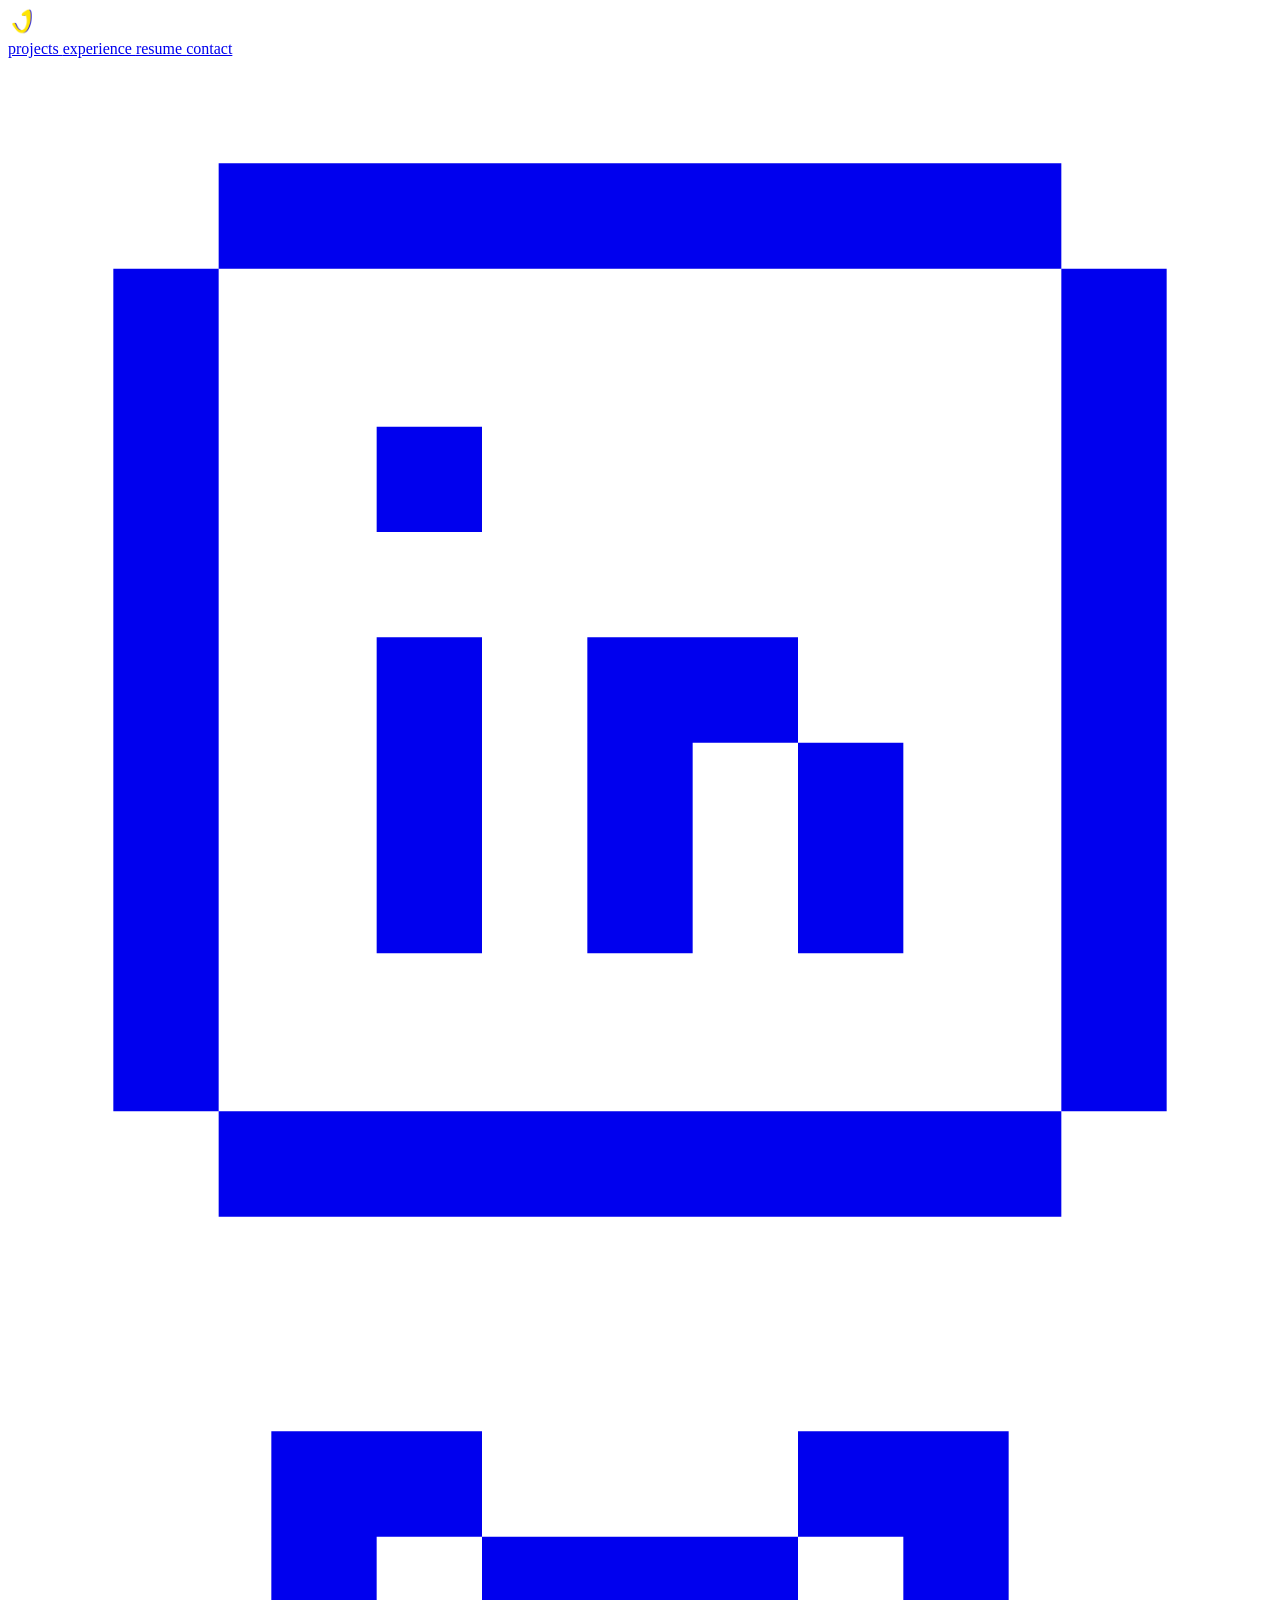
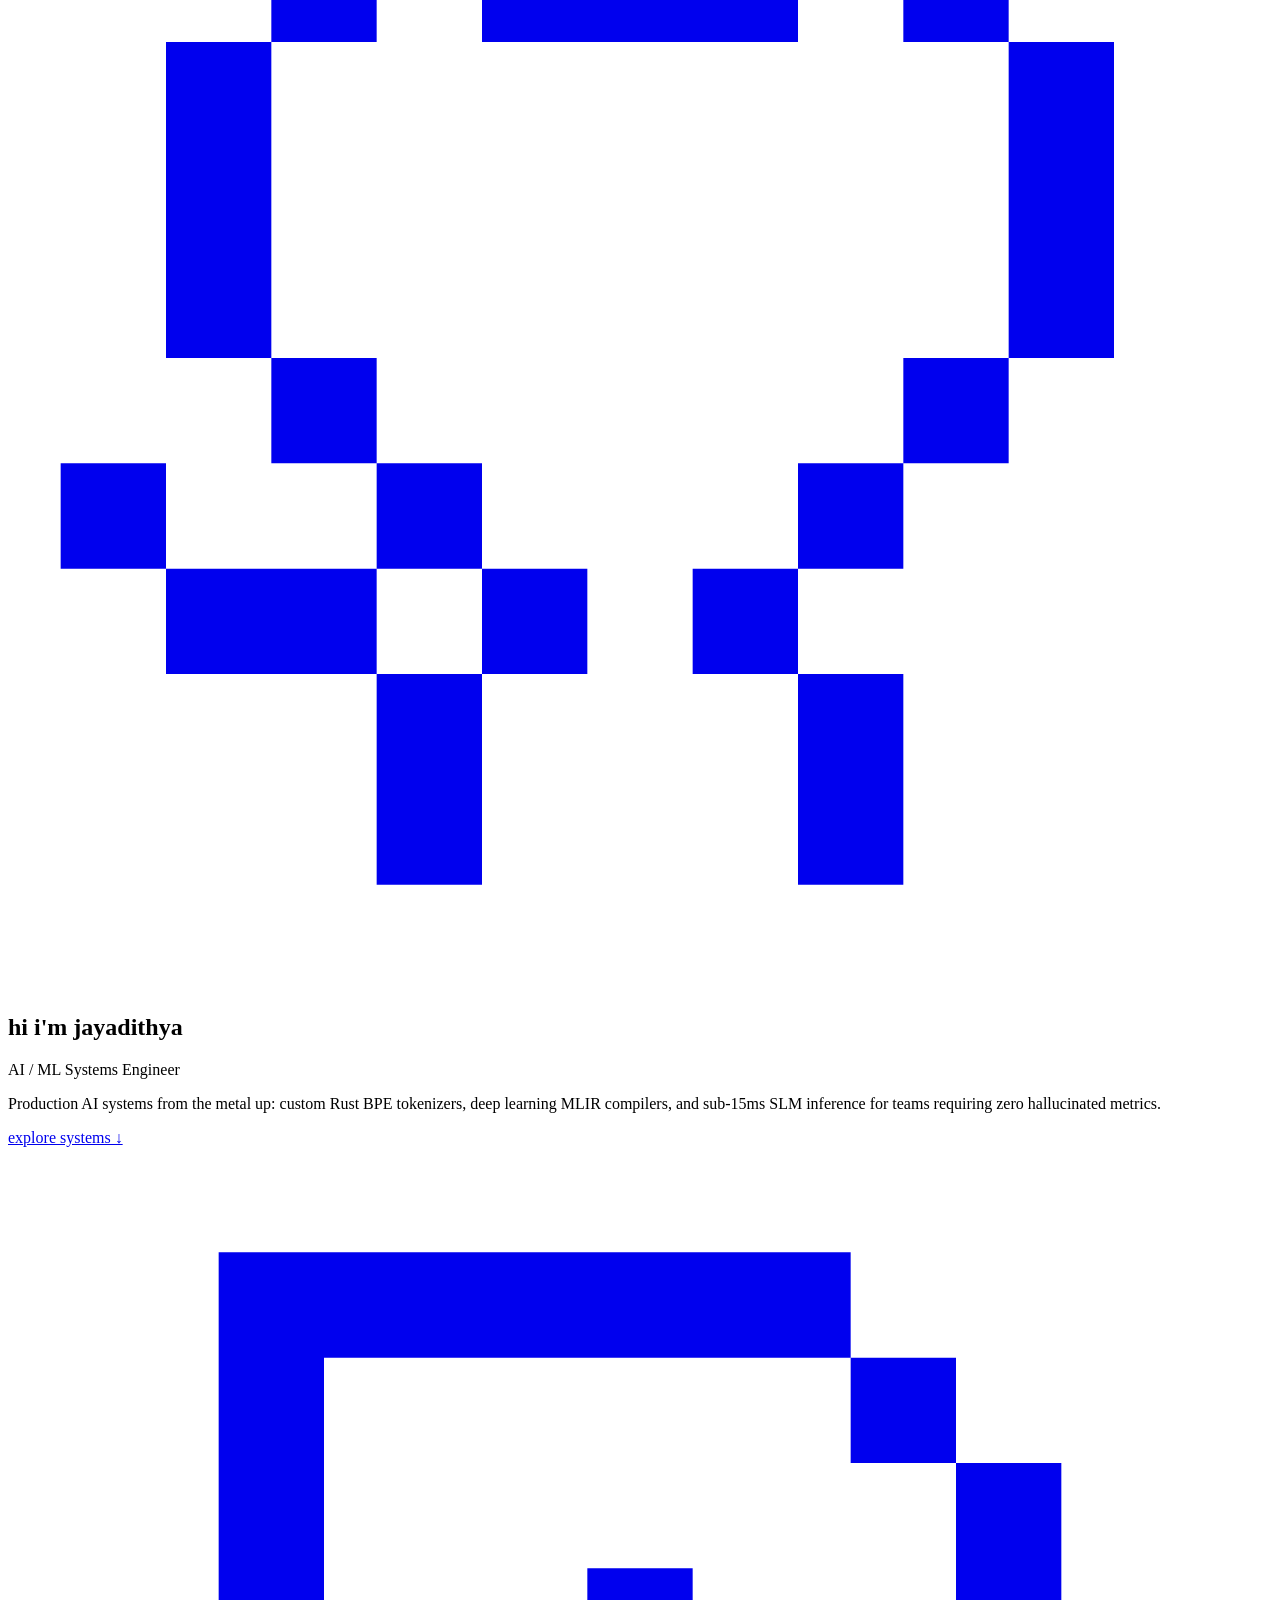
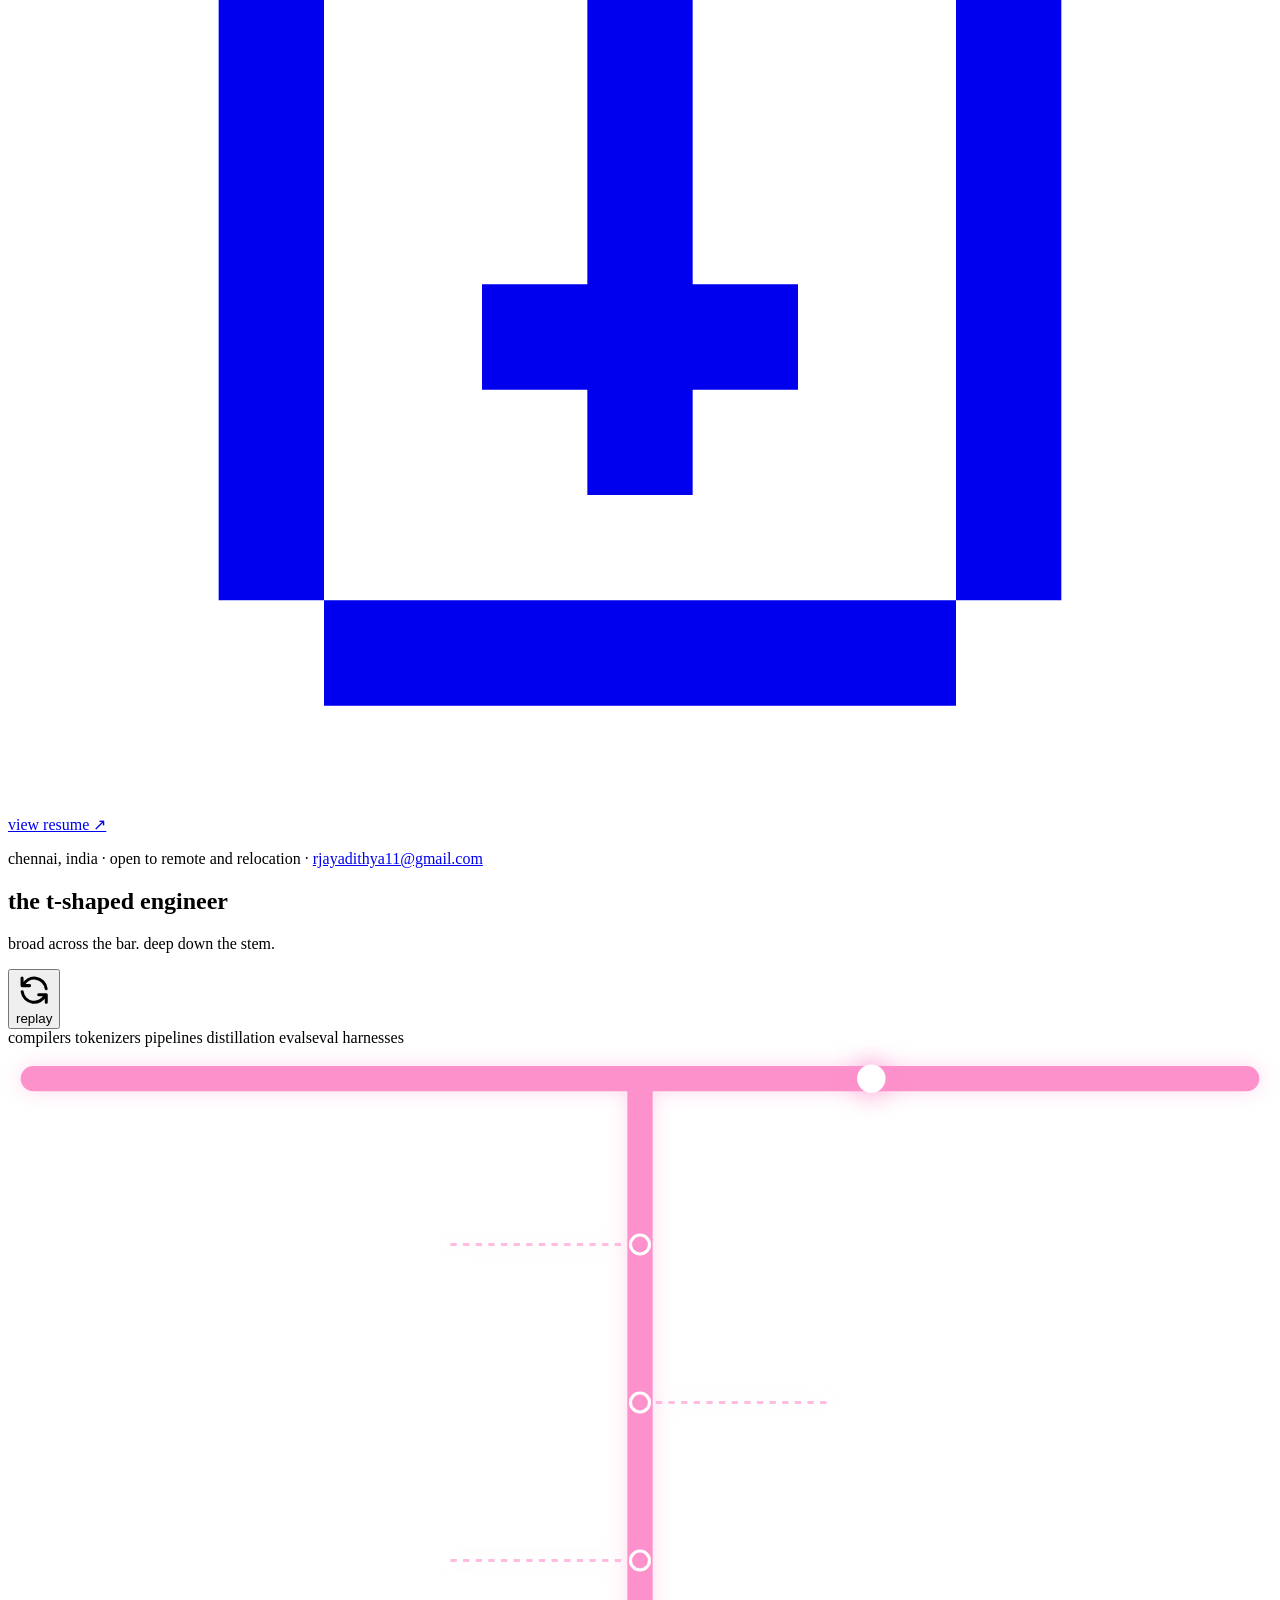
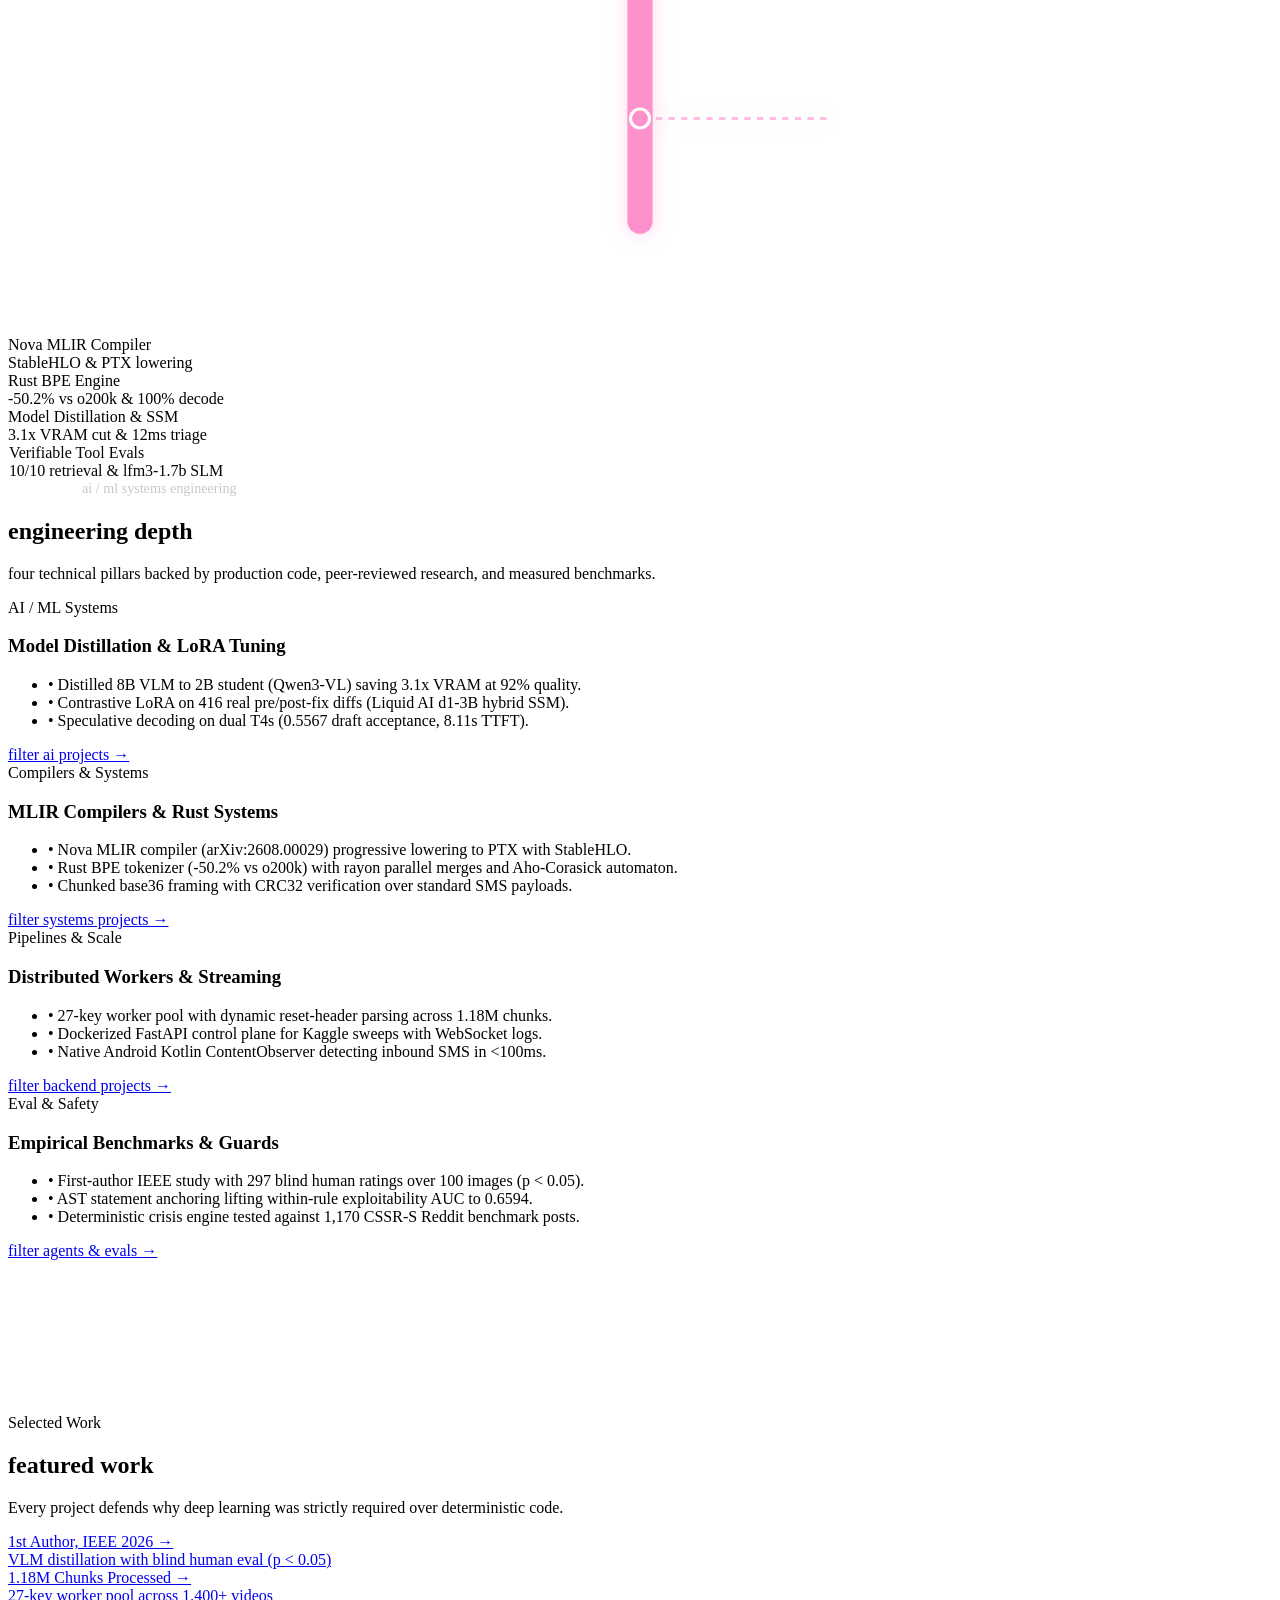
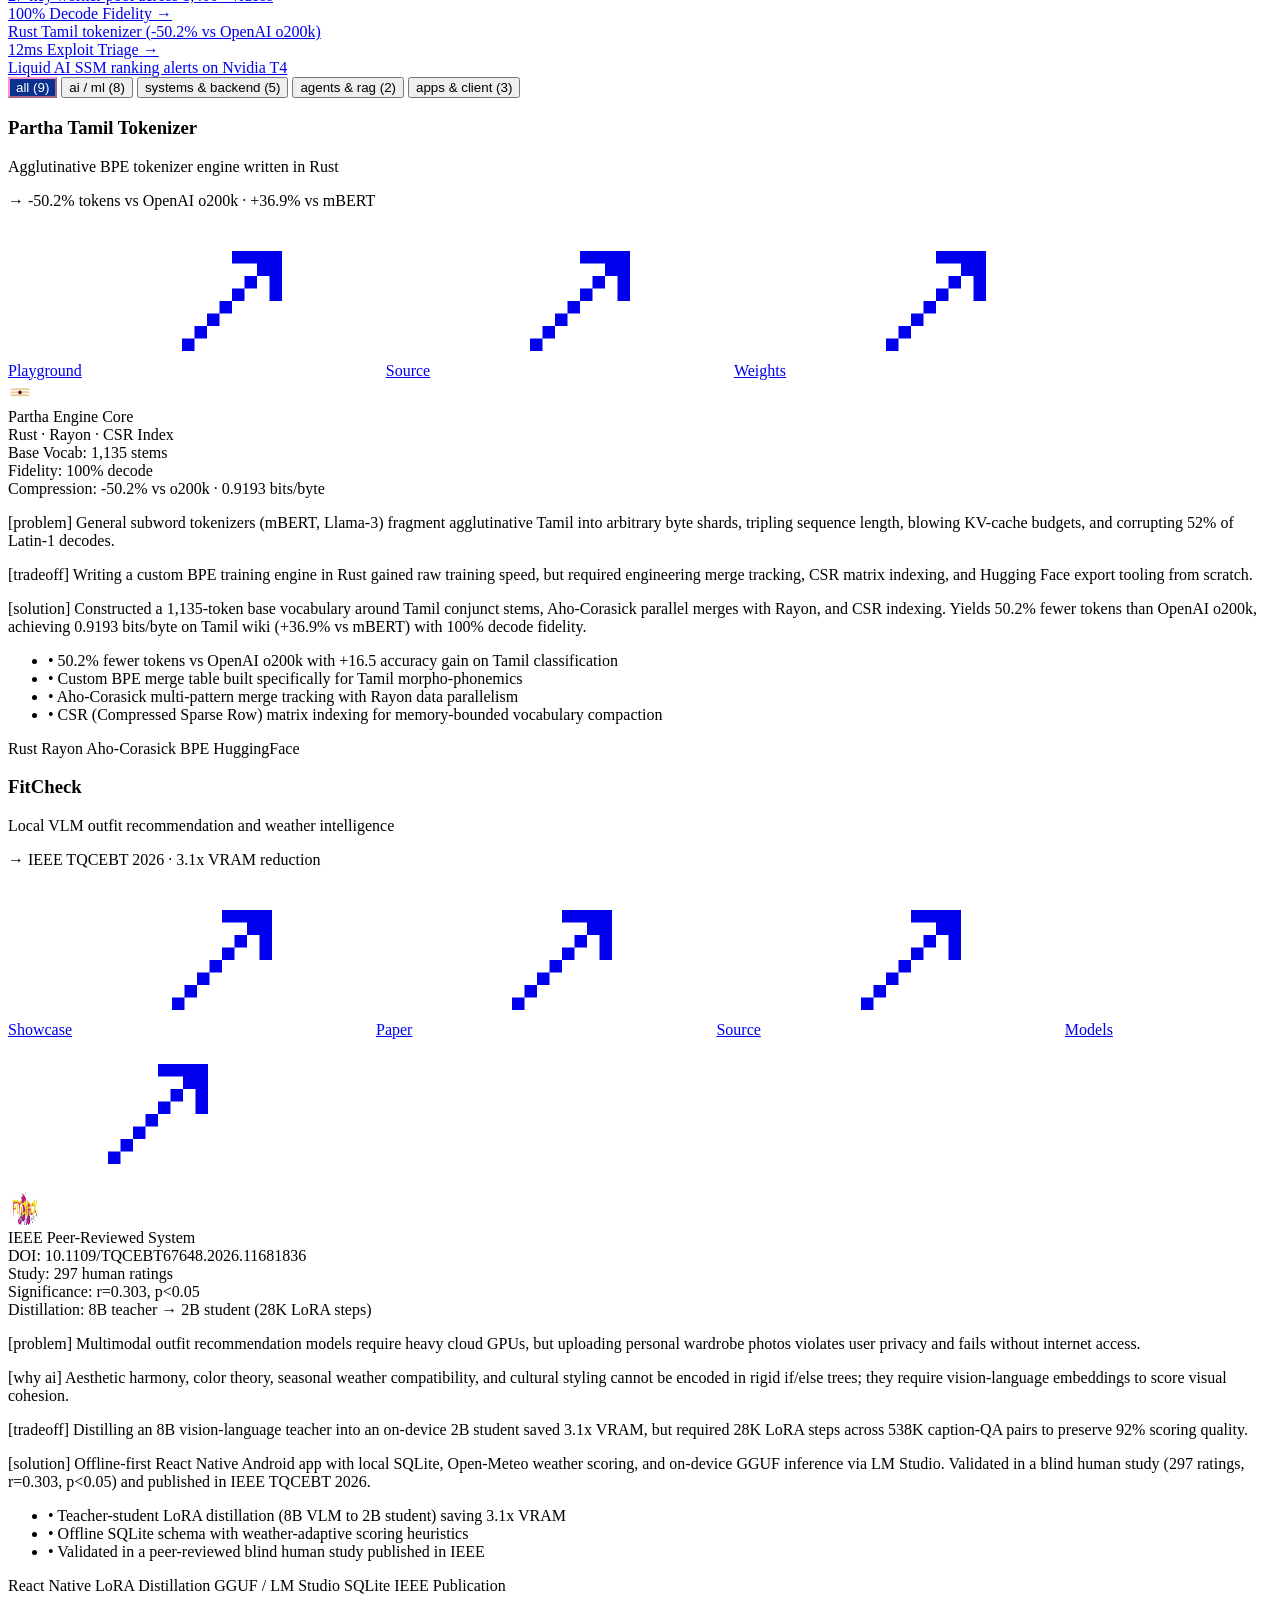
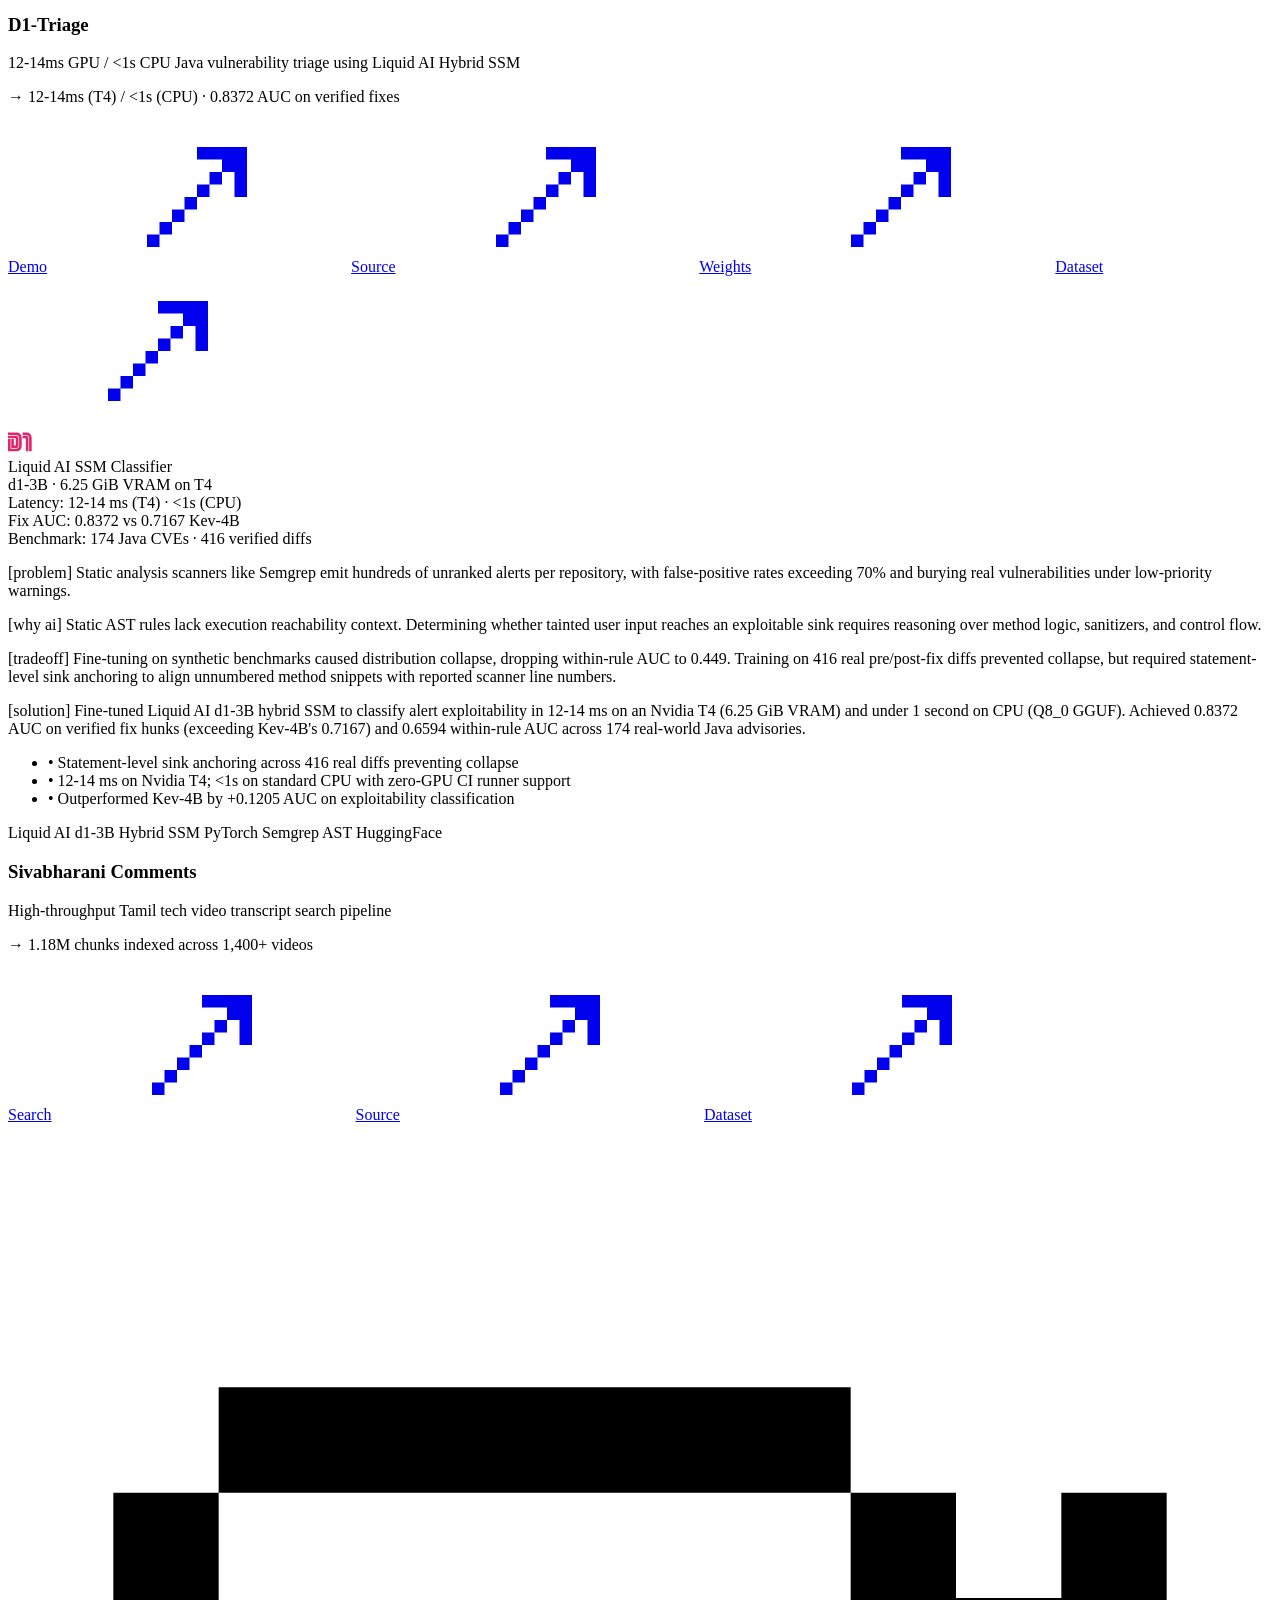
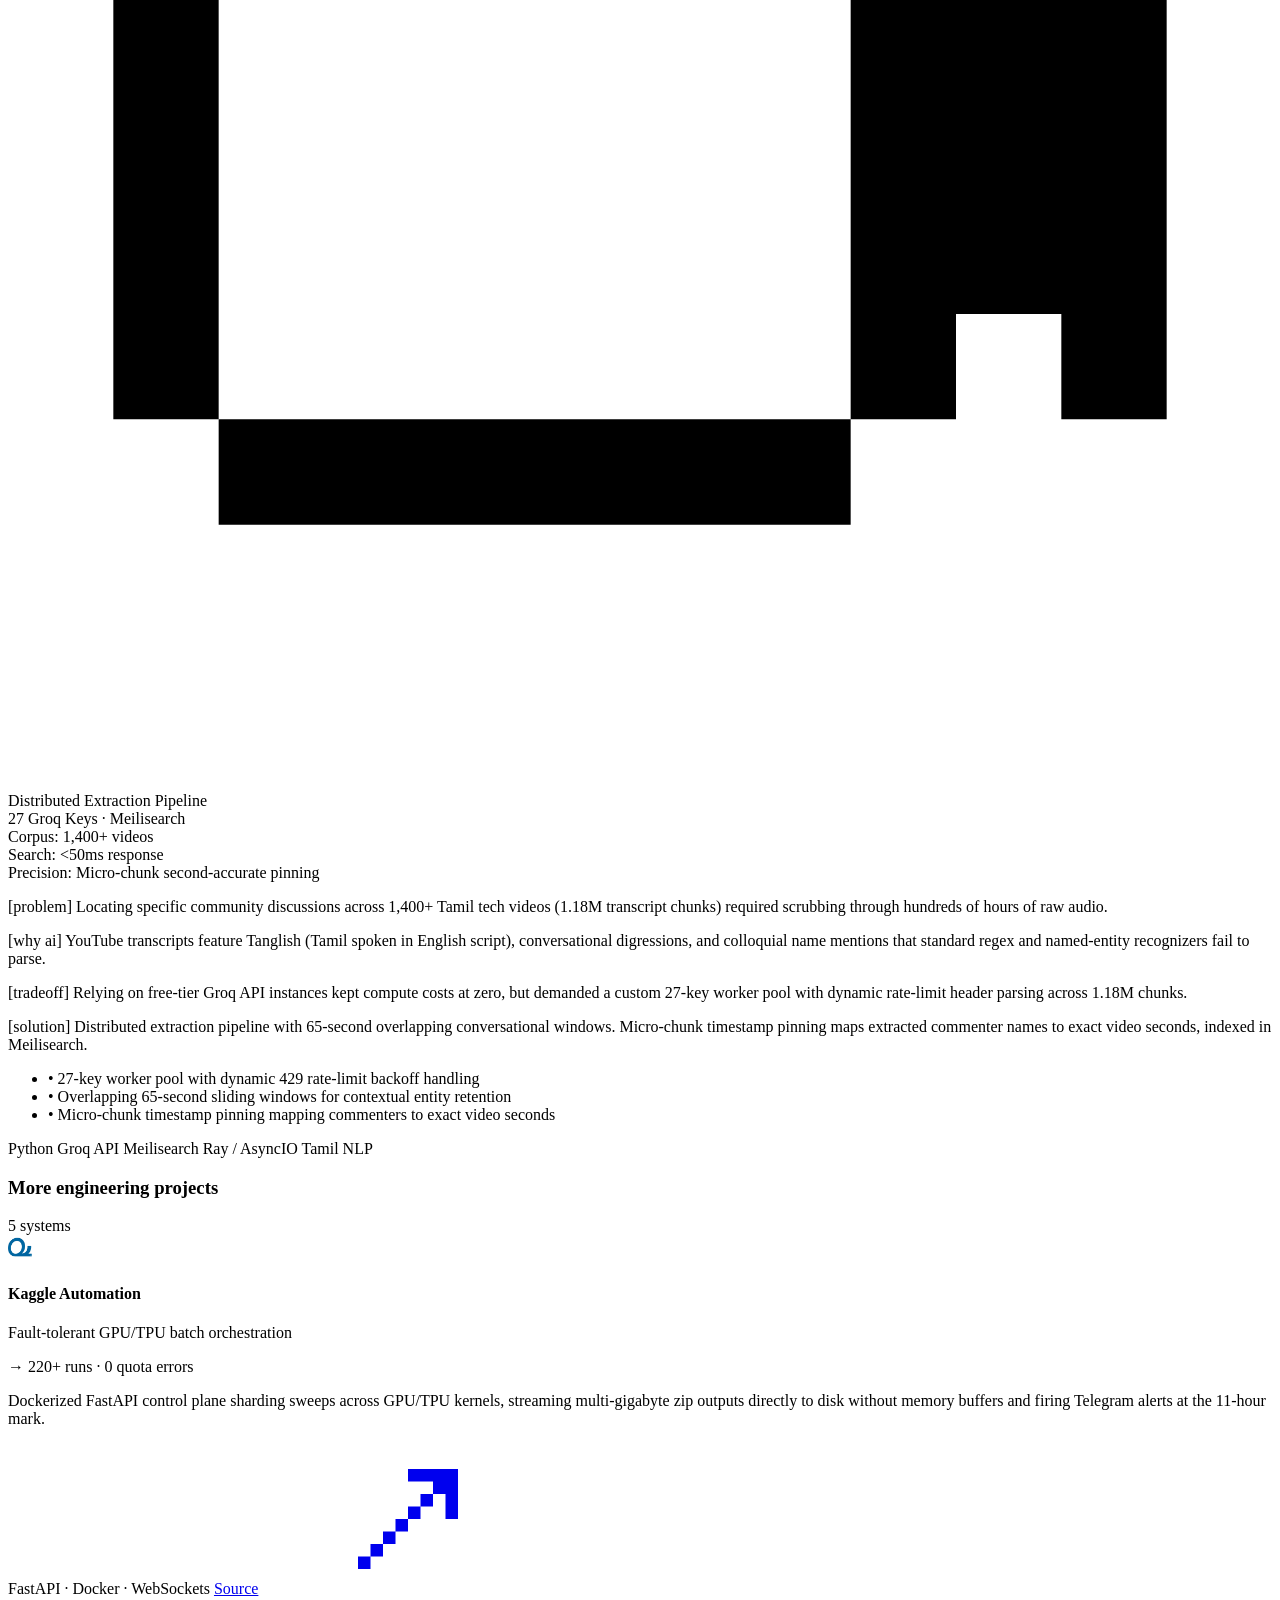
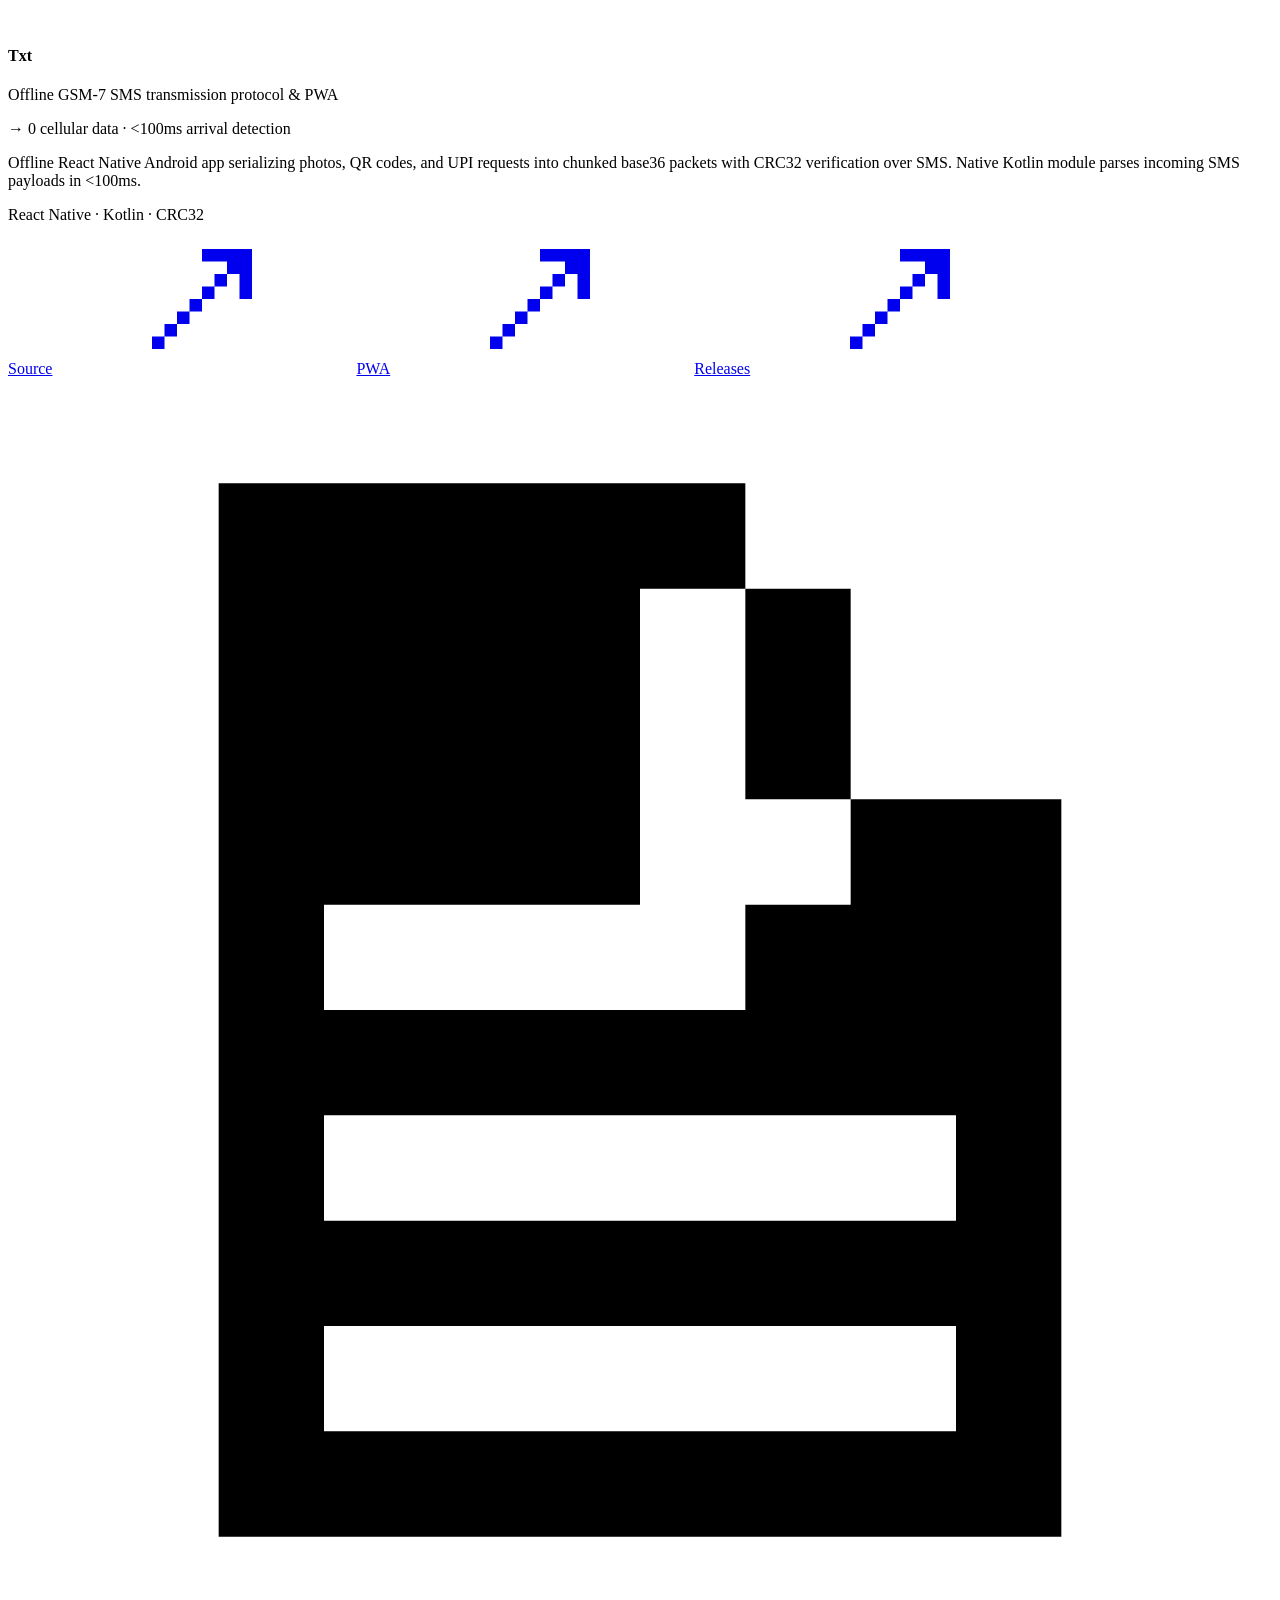
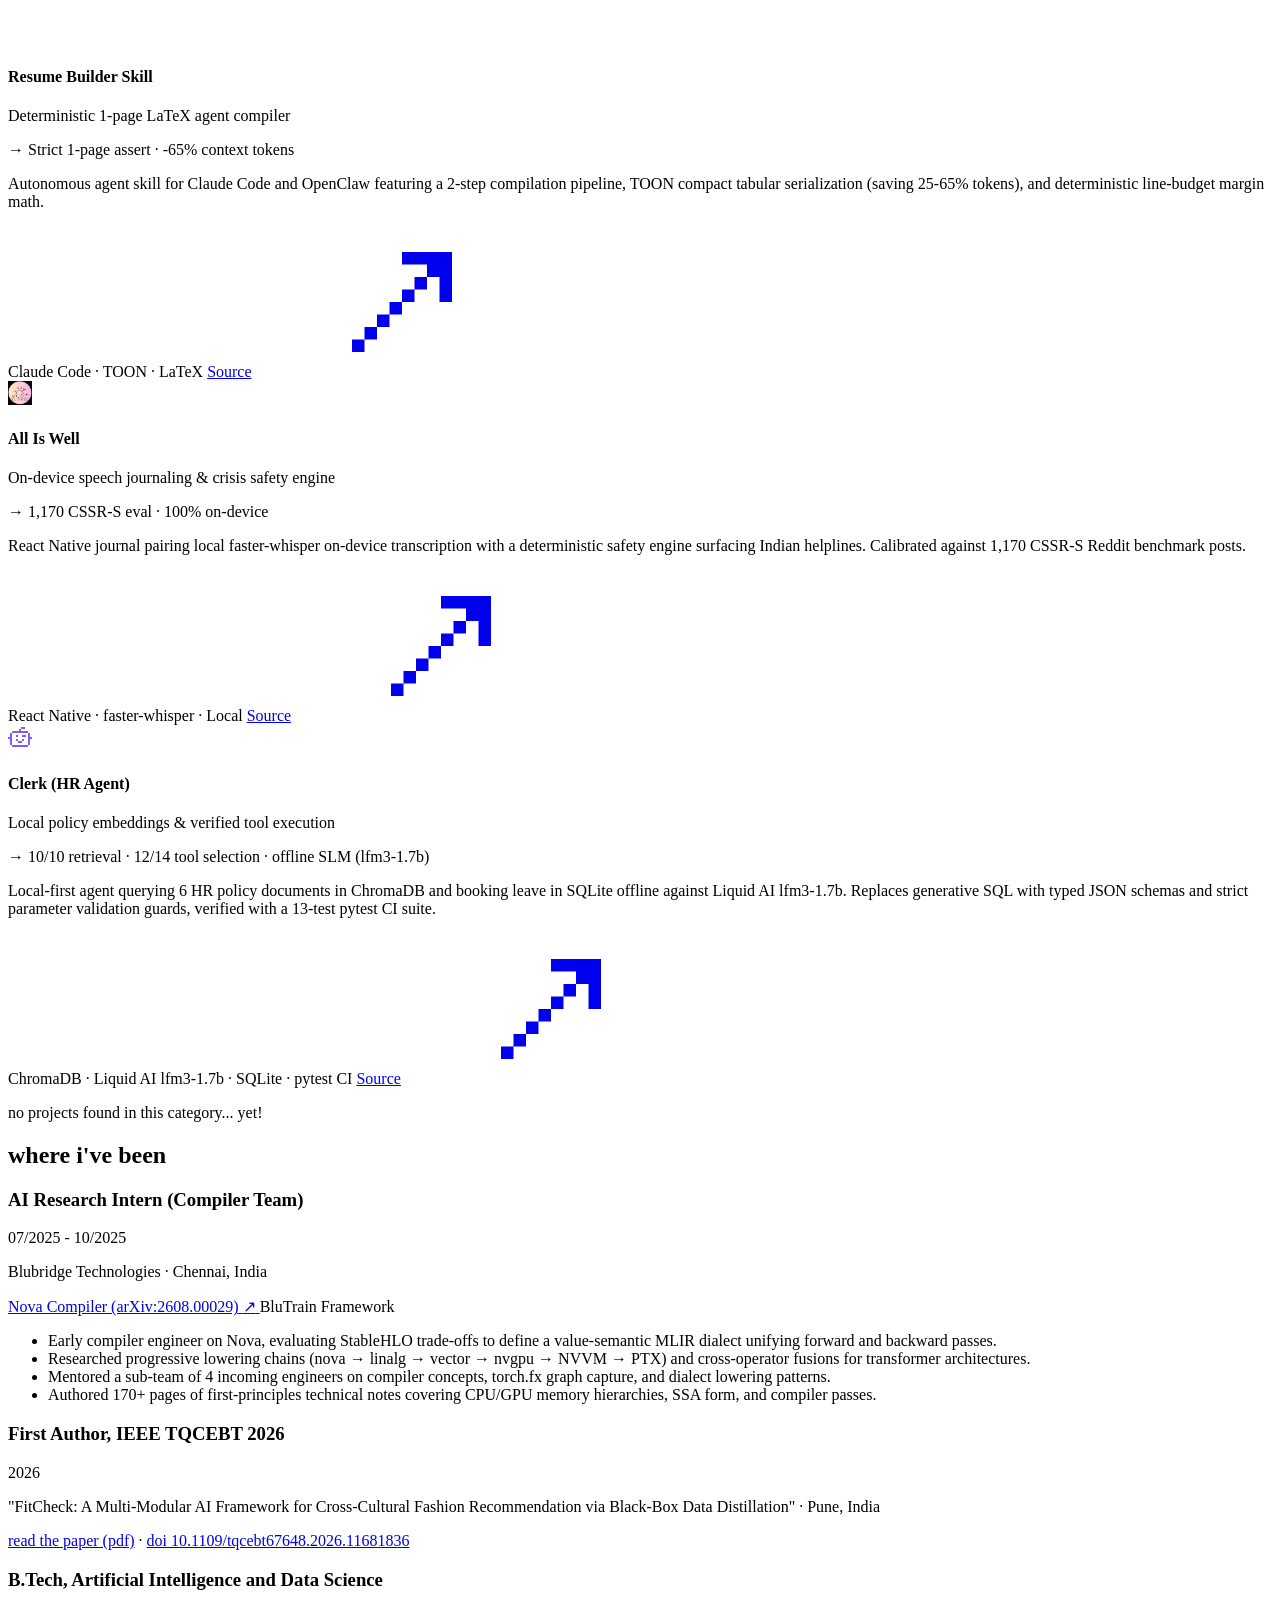
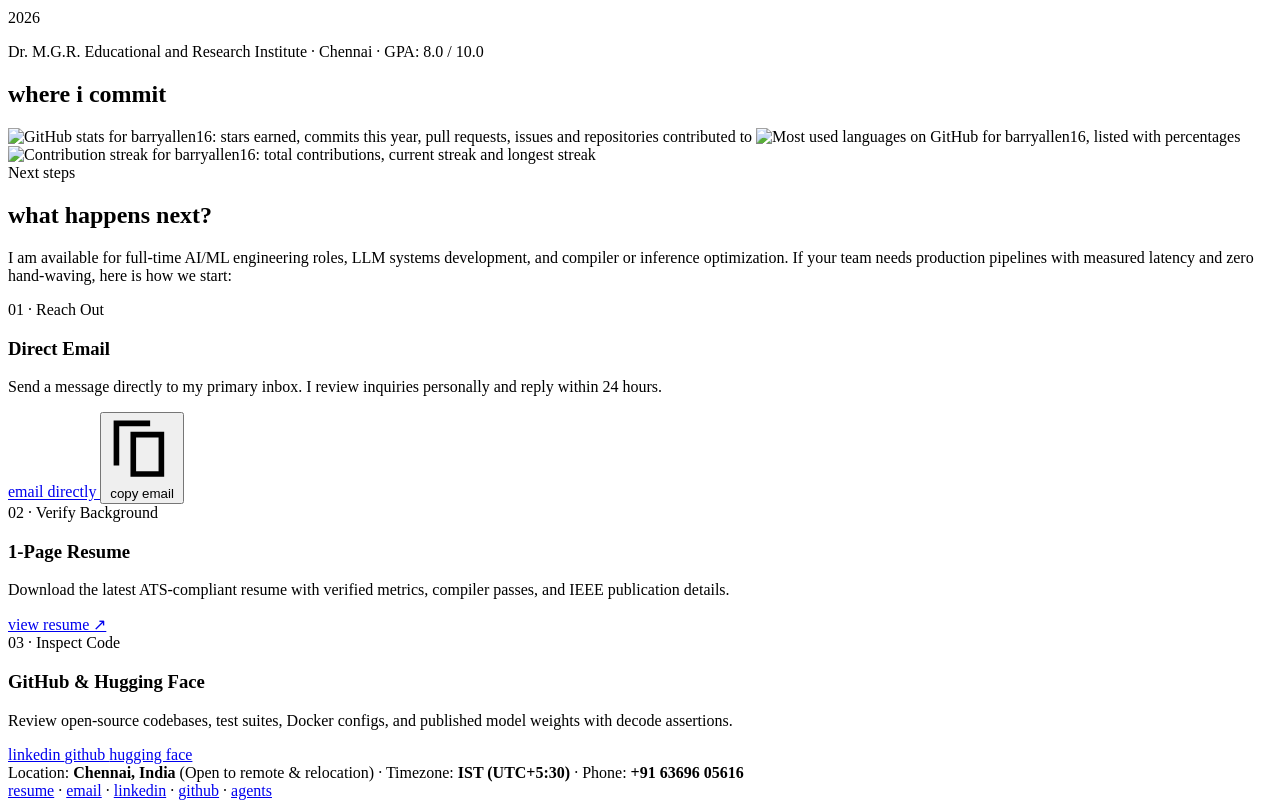
==== commit 5b3eaa4a: "streamline portfolio hero, showcase, and resume flow" ====
--- a/index.html
+++ b/index.html
@@ -72,13 +72,6 @@
     <meta name="theme-color" content="#09318D" />
     <!-- Resource hints for critical 3rd party domains and LCP candidate -->
     <link rel="preconnect" href="https://cdn.jsdelivr.net" crossorigin />
-    <link
-      rel="preload"
-      as="image"
-      href="./images/profile.webp"
-      type="image/webp"
-      fetchpriority="high"
-    />
     <!-- Fonts: optimized WOFF2 subsets -->
     <link
       rel="preload"
@@ -345,14 +338,8 @@
           projects
         </a>
         <a
-          href="#depth"
-          class="hidden md:flex px-2.5 sm:px-3.5 py-2 text-xs sm:text-sm bg-[#0c1b40] border border-[#09318D]/60 rounded-full text-white/85 hover:text-white hover:border-[#fd91cc] transition-colors min-h-[44px] items-center justify-center font-mono"
-        >
-          depth
-        </a>
-        <a
           href="#experience"
-          class="hidden lg:flex px-2.5 sm:px-3.5 py-2 text-xs sm:text-sm bg-[#0c1b40] border border-[#09318D]/60 rounded-full text-white/85 hover:text-white hover:border-[#fd91cc] transition-colors min-h-[44px] items-center justify-center font-mono"
+          class="hidden sm:flex px-2.5 sm:px-3.5 py-2 text-xs sm:text-sm bg-[#0c1b40] border border-[#09318D]/60 rounded-full text-white/85 hover:text-white hover:border-[#fd91cc] transition-colors min-h-[44px] items-center justify-center font-mono"
         >
           experience
         </a>
@@ -397,91 +384,37 @@
           class="bg-[#050b1a] bg-[radial-gradient(ellipse_at_top,_var(--tw-gradient-stops))] from-[#09318D]/40 via-[#050b1a] to-[#030612] min-h-screen flex justify-center items-center"
         >
           <div
-            class="grid grid-cols-1 md:grid-cols-2 md:gap-8 w-full items-center pt-28 md:pt-20 pb-16 px-6 sm:px-8 mx-auto max-w-7xl"
+            class="w-full max-w-4xl pt-28 md:pt-24 pb-16 px-6 sm:px-8 mx-auto flex flex-col justify-center"
           >
             <div class="flex flex-col">
               <h1 class="text-white text-3xl sm:text-4xl">
                 hi i'm
                 <span
-                  class="block text-4xl sm:text-5xl text-white underline decoration-[#fd91cc] underline-offset-4 mt-1 font-normal"
+                  class="block text-4xl sm:text-6xl text-white underline decoration-[#fd91cc] underline-offset-8 mt-1 font-normal tracking-wide"
                 >
                   jayadithya
                 </span>
               </h1>
-              <p class="text-xl sm:text-2xl text-white/95 mt-2 font-sans font-medium">
+              <p class="text-xl sm:text-2xl text-[#fd91cc] mt-2 font-sans font-medium tracking-wide">
                 AI / ML Systems Engineer
               </p>
               
-              <!-- What do you do? -->
-              <p class="text-white/85 font-mono mt-3 text-sm sm:text-base leading-relaxed max-w-xl">
-                I build production AI systems bottom-up: custom BPE tokenizers in Rust, deep learning MLIR compilers, local SLM inference under 15ms, and verifiable RAG pipelines.
+              <p class="text-white/85 font-mono text-base sm:text-lg leading-relaxed mt-4 max-w-2xl">
+                Production AI systems from the metal up: custom Rust BPE tokenizers, deep learning MLIR compilers, and sub-15ms SLM inference for teams requiring zero hallucinated metrics.
               </p>
-              
-              <!-- Who is it for? -->
-              <p class="text-white/60 font-mono text-xs sm:text-sm mt-2 leading-normal max-w-xl">
-                Built for engineering teams and AI startups that need high-throughput data processing, on-device model efficiency, and zero hallucinated metrics.
-              </p>
-
-              <!-- WHY SHOULD I TRUST YOU? (Proof Anchors) -->
-              <div class="grid grid-cols-1 min-[380px]:grid-cols-2 gap-2.5 sm:gap-3 mt-6 max-w-xl font-mono">
-                <a
-                  href="#project-fitcheck"
-                  data-target-project="fitcheck"
-                  class="proof-anchor-card group p-2.5 sm:p-3 rounded-lg bg-[#0a1638]/90 border border-[#09318D]/70 hover:border-[#fd91cc] transition-all duration-200 hover:-translate-y-0.5 hover:shadow-lg hover:shadow-[#09318D]/50 focus-visible:outline-none focus-visible:ring-2 focus-visible:ring-[#fd91cc] block text-left"
-                >
-                  <div class="flex items-center justify-between">
-                    <span class="text-[#fd91cc] font-semibold text-xs sm:text-sm group-hover:underline decoration-[#fd91cc]">1st Author, IEEE 2026</span>
-                    <span class="text-white/40 group-hover:text-[#fd91cc] group-hover:translate-x-0.5 transition-all text-xs" aria-hidden="true">&rarr;</span>
-                  </div>
-                  <div class="text-white/70 text-[11px] sm:text-xs mt-0.5 leading-snug">VLM distillation with blind human eval (p &lt; 0.05)</div>
-                </a>
-                <a
-                  href="#project-sivabharani-comments"
-                  data-target-project="sivabharani-comments"
-                  class="proof-anchor-card group p-2.5 sm:p-3 rounded-lg bg-[#0a1638]/90 border border-[#09318D]/70 hover:border-[#fd91cc] transition-all duration-200 hover:-translate-y-0.5 hover:shadow-lg hover:shadow-[#09318D]/50 focus-visible:outline-none focus-visible:ring-2 focus-visible:ring-[#fd91cc] block text-left"
-                >
-                  <div class="flex items-center justify-between">
-                    <span class="text-[#fd91cc] font-semibold text-xs sm:text-sm group-hover:underline decoration-[#fd91cc]">1.18M Chunks Processed</span>
-                    <span class="text-white/40 group-hover:text-[#fd91cc] group-hover:translate-x-0.5 transition-all text-xs" aria-hidden="true">&rarr;</span>
-                  </div>
-                  <div class="text-white/70 text-[11px] sm:text-xs mt-0.5 leading-snug">27-key worker pool across 1,400+ videos</div>
-                </a>
-                <a
-                  href="#project-tamil-tokenizer"
-                  data-target-project="tamil-tokenizer"
-                  class="proof-anchor-card group p-2.5 sm:p-3 rounded-lg bg-[#0a1638]/90 border border-[#09318D]/70 hover:border-[#fd91cc] transition-all duration-200 hover:-translate-y-0.5 hover:shadow-lg hover:shadow-[#09318D]/50 focus-visible:outline-none focus-visible:ring-2 focus-visible:ring-[#fd91cc] block text-left"
-                >
-                  <div class="flex items-center justify-between">
-                    <span class="text-[#fd91cc] font-semibold text-xs sm:text-sm group-hover:underline decoration-[#fd91cc]">100% Decode Fidelity</span>
-                    <span class="text-white/40 group-hover:text-[#fd91cc] group-hover:translate-x-0.5 transition-all text-xs" aria-hidden="true">&rarr;</span>
-                  </div>
-                  <div class="text-white/70 text-[11px] sm:text-xs mt-0.5 leading-snug">Rust Tamil tokenizer (-50.2% vs OpenAI o200k)</div>
-                </a>
-                <a
-                  href="#project-d1-triage"
-                  data-target-project="d1-triage"
-                  class="proof-anchor-card group p-2.5 sm:p-3 rounded-lg bg-[#0a1638]/90 border border-[#09318D]/70 hover:border-[#fd91cc] transition-all duration-200 hover:-translate-y-0.5 hover:shadow-lg hover:shadow-[#09318D]/50 focus-visible:outline-none focus-visible:ring-2 focus-visible:ring-[#fd91cc] block text-left"
-                >
-                  <div class="flex items-center justify-between">
-                    <span class="text-[#fd91cc] font-semibold text-xs sm:text-sm group-hover:underline decoration-[#fd91cc]">12ms Exploit Triage</span>
-                    <span class="text-white/40 group-hover:text-[#fd91cc] group-hover:translate-x-0.5 transition-all text-xs" aria-hidden="true">&rarr;</span>
-                  </div>
-                  <div class="text-white/70 text-[11px] sm:text-xs mt-0.5 leading-snug">Liquid AI SSM ranking alerts on Nvidia T4</div>
-                </a>
-              </div>
-
-              <!-- WHAT HAPPENS NEXT? (Clear Conversion Path) -->
-              <div class="mt-7 flex flex-col sm:flex-row sm:items-center gap-3">
+
+              <!-- Primary Conversion Actions -->
+              <div class="mt-8 flex flex-col sm:flex-row sm:items-center gap-3.5">
                 <a
                   href="#showcase"
-                  class="w-full sm:w-auto justify-center text-center px-5 py-2.5 rounded-full bg-[#09318D] text-white font-mono text-xs sm:text-sm font-semibold border-2 border-[#fd91cc] hover:bg-[#fd91cc] hover:text-[#09318D] transition-all duration-200 flex items-center gap-2 min-h-[44px] shadow-lg shadow-[#09318D]/40"
+                  class="w-full sm:w-auto justify-center text-center px-6 py-3 rounded-full bg-[#09318D] text-white font-mono text-xs sm:text-sm font-semibold border-2 border-[#fd91cc] hover:bg-[#fd91cc] hover:text-[#09318D] transition-all duration-200 flex items-center gap-2 min-h-[46px] shadow-lg shadow-[#09318D]/40"
                 >
-                  explore projects &darr;
+                  explore systems &darr;
                 </a>
                 <a
                   href="./resume/"
                   target="_blank"
-                  class="w-full sm:w-auto justify-center text-center px-5 py-2.5 rounded-full border-2 border-[#09318D]/80 bg-[#0c1b40] text-white/90 font-mono text-xs sm:text-sm hover:border-[#fd91cc] transition-all duration-200 flex items-center gap-2 min-h-[44px]"
+                  class="w-full sm:w-auto justify-center text-center px-6 py-3 rounded-full border-2 border-[#09318D]/80 bg-[#0c1b40]/80 text-white/90 font-mono text-xs sm:text-sm hover:border-[#fd91cc] transition-all duration-200 flex items-center gap-2 min-h-[46px]"
                 >
                   <svg
                     xmlns="http://www.w3.org/2000/svg"
@@ -491,45 +424,14 @@
                     style="image-rendering:pixelated"
                     aria-hidden="true"
                   ><path d="M4 2h12v2h-12zM4 4h2v16h-2zM16 4h2v2h-2zM18 6h2v14h-2zM11 8h2v10h-2zM9 14h2v2h-2zM13 14h2v2h-2zM6 20h12v2h-12z"/></svg>
-                  view 1-page resume (pdf) &nearr;
+                  view resume &nearr;
                 </a>
               </div>
-              <p class="text-white/50 font-mono text-xs mt-3 flex flex-wrap items-center gap-2">
+              <p class="text-white/50 font-mono text-xs mt-4 flex flex-wrap items-center gap-2">
                 <span>chennai, india &middot; open to remote and relocation</span>
                 <span>&middot;</span>
                 <a href="mailto:rjayadithya11@gmail.com" class="text-[#fd91cc] hover:underline">rjayadithya11@gmail.com</a>
               </p>
-            </div>
-            
-            <div class="relative mt-8 md:mt-0 flex justify-center md:justify-end">
-              <div class="relative rounded-xl overflow-hidden border border-[#09318D]/60 shadow-xl shadow-[#02050f]/70">
-                <img
-                  src="./images/profile.webp"
-                  alt="jayadithya profile"
-                  width="384"
-                  height="384"
-                  fetchpriority="high"
-                  class="h-64 sm:h-80 md:h-96 w-auto object-cover object-bottom"
-                  onerror="
-                    this.style.display = 'none';
-                    document.getElementById('hero-fallback').style.display = 'flex';
-                  "
-                />
-                <div
-                  id="hero-fallback"
-                  style="display: none"
-                  class="h-64 sm:h-80 md:h-96 w-52 sm:w-60 md:w-72 bg-gradient-to-br from-[#09318D] via-[#0c235c] to-[#fd91cc]/40 items-center justify-center select-none"
-                >
-                  <span
-                    class="text-white/90 text-[7rem] sm:text-[8rem] md:text-[10rem] leading-none"
-                    >J</span
-                  >
-                </div>
-                <div
-                  class="absolute inset-0 grid grid-cols-8 grid-rows-8 pointer-events-none"
-                  id="pixelated-container"
-                ></div>
-              </div>
             </div>
           </div>
         </div>
@@ -871,6 +773,54 @@
           </p>
         </div>
 
+        <!-- Proof Anchors / Key Benchmark Receipts -->
+        <div class="grid grid-cols-1 sm:grid-cols-2 lg:grid-cols-4 gap-3 mb-8 font-mono">
+          <a
+            href="#project-fitcheck"
+            data-target-project="fitcheck"
+            class="proof-anchor-card group p-3 rounded-xl bg-[#0a1638]/90 border border-[#09318D]/70 hover:border-[#fd91cc] transition-all duration-200 hover:-translate-y-0.5 hover:shadow-lg hover:shadow-[#09318D]/50 focus-visible:outline-none focus-visible:ring-2 focus-visible:ring-[#fd91cc] block text-left"
+          >
+            <div class="flex items-center justify-between">
+              <span class="text-[#fd91cc] font-semibold text-xs sm:text-sm group-hover:underline decoration-[#fd91cc]">1st Author, IEEE 2026</span>
+              <span class="text-white/40 group-hover:text-[#fd91cc] group-hover:translate-x-0.5 transition-all text-xs" aria-hidden="true">&rarr;</span>
+            </div>
+            <div class="text-white/70 text-[11px] sm:text-xs mt-1 leading-snug">VLM distillation with blind human eval (p &lt; 0.05)</div>
+          </a>
+          <a
+            href="#project-sivabharani-comments"
+            data-target-project="sivabharani-comments"
+            class="proof-anchor-card group p-3 rounded-xl bg-[#0a1638]/90 border border-[#09318D]/70 hover:border-[#fd91cc] transition-all duration-200 hover:-translate-y-0.5 hover:shadow-lg hover:shadow-[#09318D]/50 focus-visible:outline-none focus-visible:ring-2 focus-visible:ring-[#fd91cc] block text-left"
+          >
+            <div class="flex items-center justify-between">
+              <span class="text-[#fd91cc] font-semibold text-xs sm:text-sm group-hover:underline decoration-[#fd91cc]">1.18M Chunks Processed</span>
+              <span class="text-white/40 group-hover:text-[#fd91cc] group-hover:translate-x-0.5 transition-all text-xs" aria-hidden="true">&rarr;</span>
+            </div>
+            <div class="text-white/70 text-[11px] sm:text-xs mt-1 leading-snug">27-key worker pool across 1,400+ videos</div>
+          </a>
+          <a
+            href="#project-tamil-tokenizer"
+            data-target-project="tamil-tokenizer"
+            class="proof-anchor-card group p-3 rounded-xl bg-[#0a1638]/90 border border-[#09318D]/70 hover:border-[#fd91cc] transition-all duration-200 hover:-translate-y-0.5 hover:shadow-lg hover:shadow-[#09318D]/50 focus-visible:outline-none focus-visible:ring-2 focus-visible:ring-[#fd91cc] block text-left"
+          >
+            <div class="flex items-center justify-between">
+              <span class="text-[#fd91cc] font-semibold text-xs sm:text-sm group-hover:underline decoration-[#fd91cc]">100% Decode Fidelity</span>
+              <span class="text-white/40 group-hover:text-[#fd91cc] group-hover:translate-x-0.5 transition-all text-xs" aria-hidden="true">&rarr;</span>
+            </div>
+            <div class="text-white/70 text-[11px] sm:text-xs mt-1 leading-snug">Rust Tamil tokenizer (-50.2% vs OpenAI o200k)</div>
+          </a>
+          <a
+            href="#project-d1-triage"
+            data-target-project="d1-triage"
+            class="proof-anchor-card group p-3 rounded-xl bg-[#0a1638]/90 border border-[#09318D]/70 hover:border-[#fd91cc] transition-all duration-200 hover:-translate-y-0.5 hover:shadow-lg hover:shadow-[#09318D]/50 focus-visible:outline-none focus-visible:ring-2 focus-visible:ring-[#fd91cc] block text-left"
+          >
+            <div class="flex items-center justify-between">
+              <span class="text-[#fd91cc] font-semibold text-xs sm:text-sm group-hover:underline decoration-[#fd91cc]">12ms Exploit Triage</span>
+              <span class="text-white/40 group-hover:text-[#fd91cc] group-hover:translate-x-0.5 transition-all text-xs" aria-hidden="true">&rarr;</span>
+            </div>
+            <div class="text-white/70 text-[11px] sm:text-xs mt-1 leading-snug">Liquid AI SSM ranking alerts on Nvidia T4</div>
+          </a>
+        </div>
+
         <!-- Filter Buttons -->
         <div
           class="flex flex-wrap justify-center sm:justify-start gap-2 sm:gap-3 mb-10"
@@ -1663,7 +1613,7 @@
                 target="_blank"
                 class="inline-flex items-center justify-center px-4 py-2.5 rounded-full border border-[#09318D] bg-[#0c1b40] text-white text-xs hover:border-[#fd91cc] hover:text-[#fd91cc] transition-colors min-h-[44px]"
               >
-                view resume (pdf) &nearr;
+                view resume &nearr;
               </a>
             </div>
 
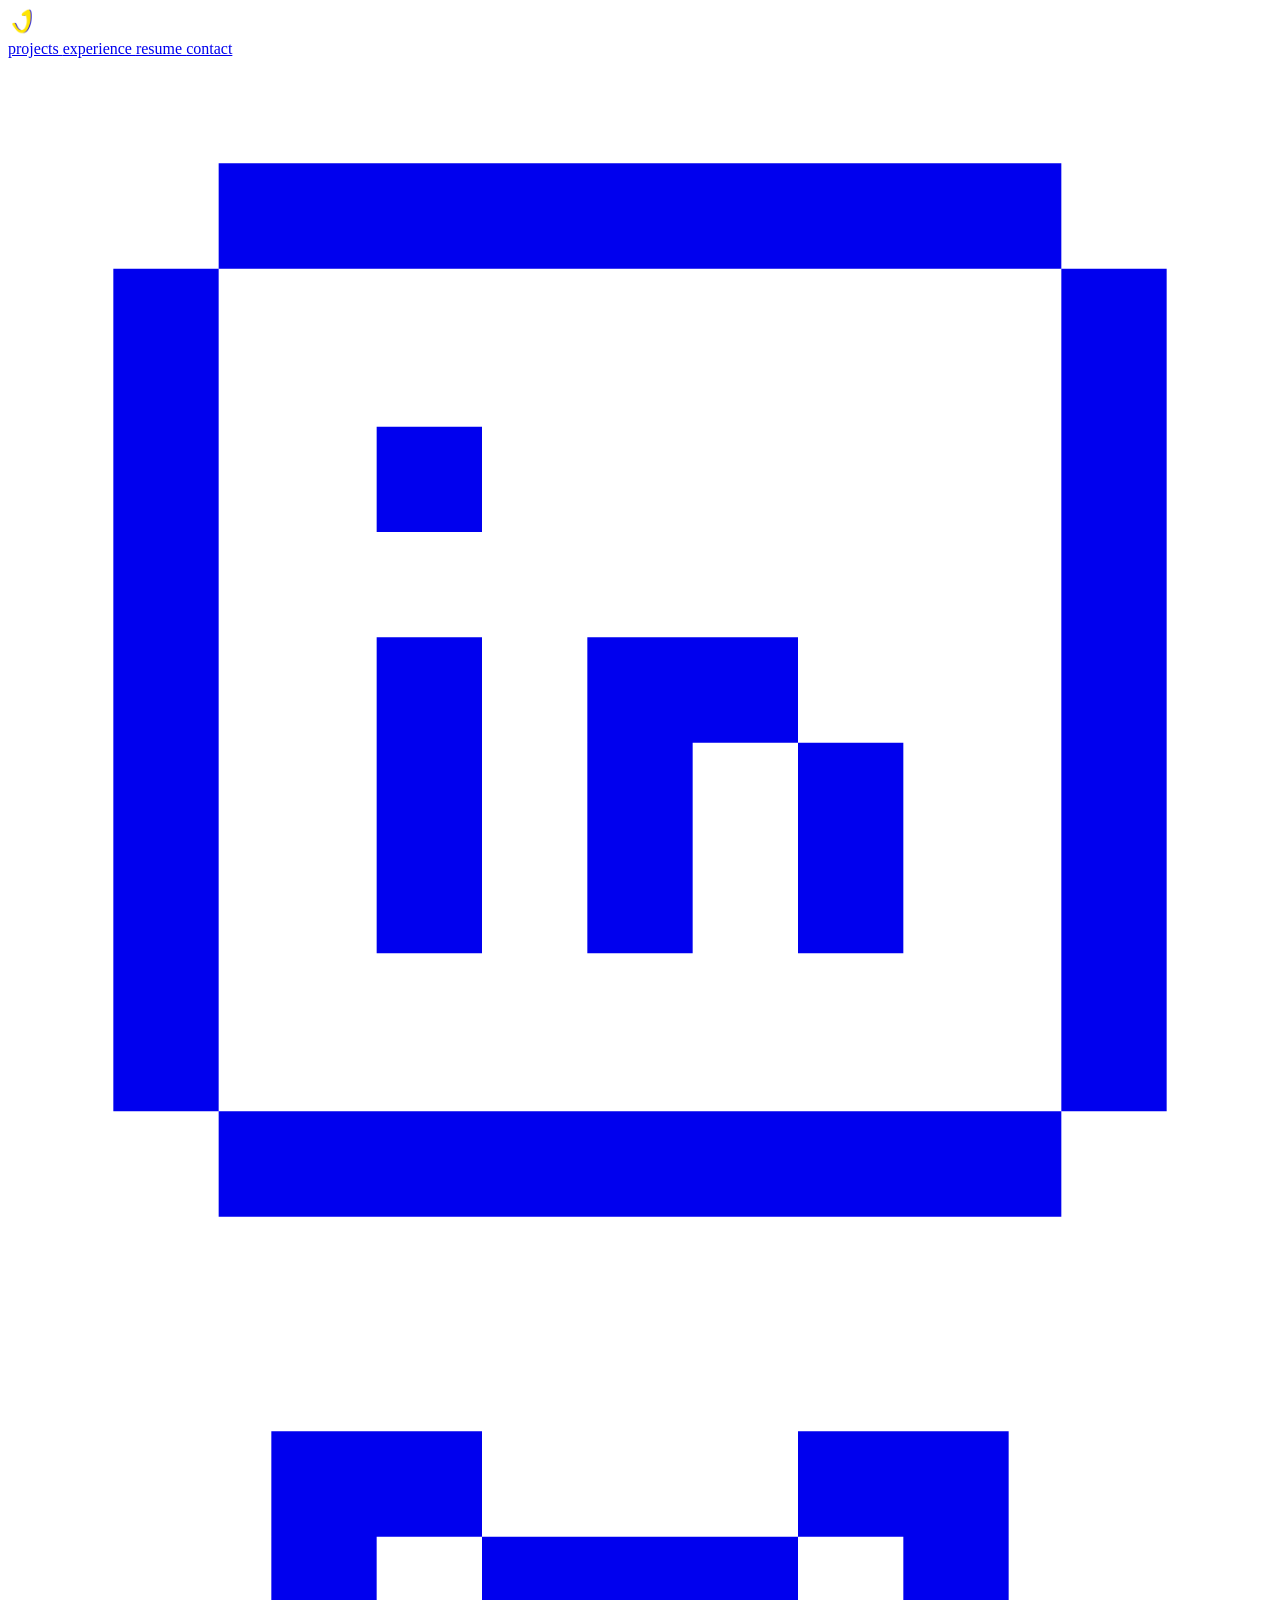
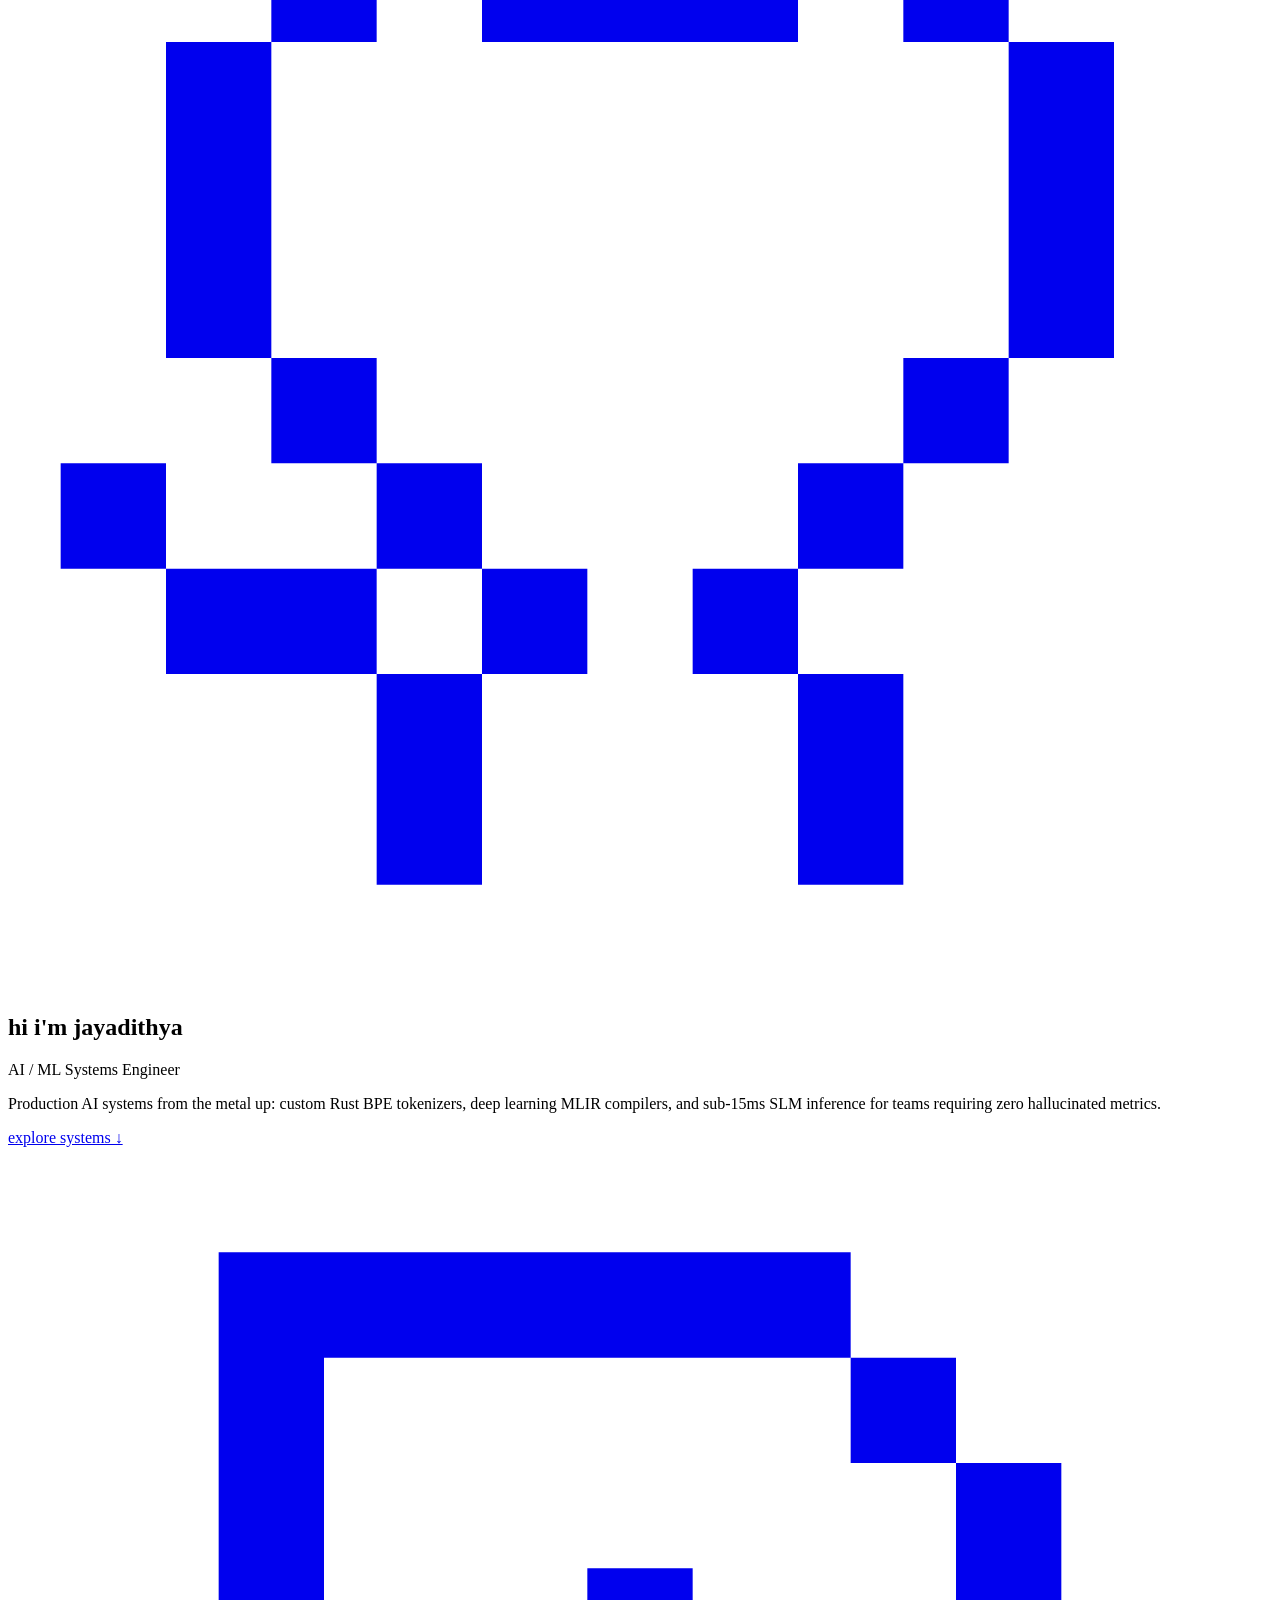
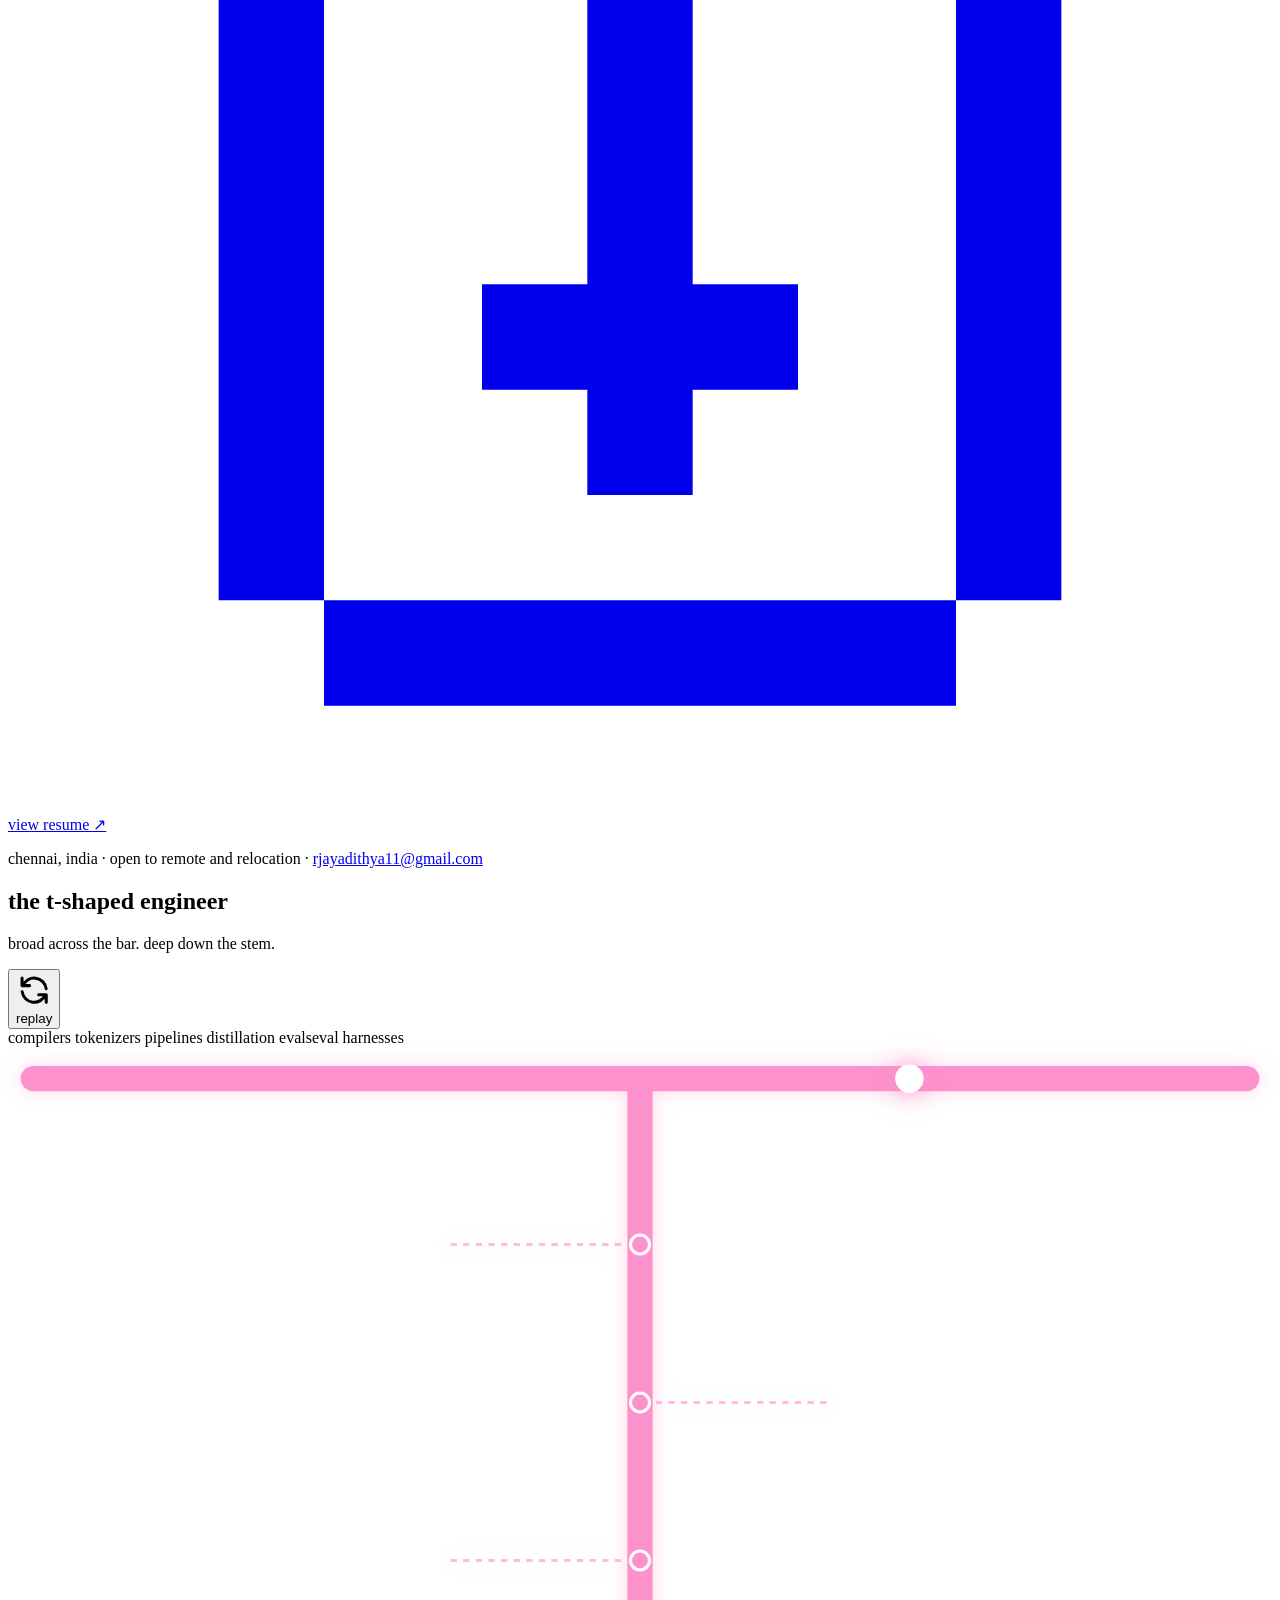
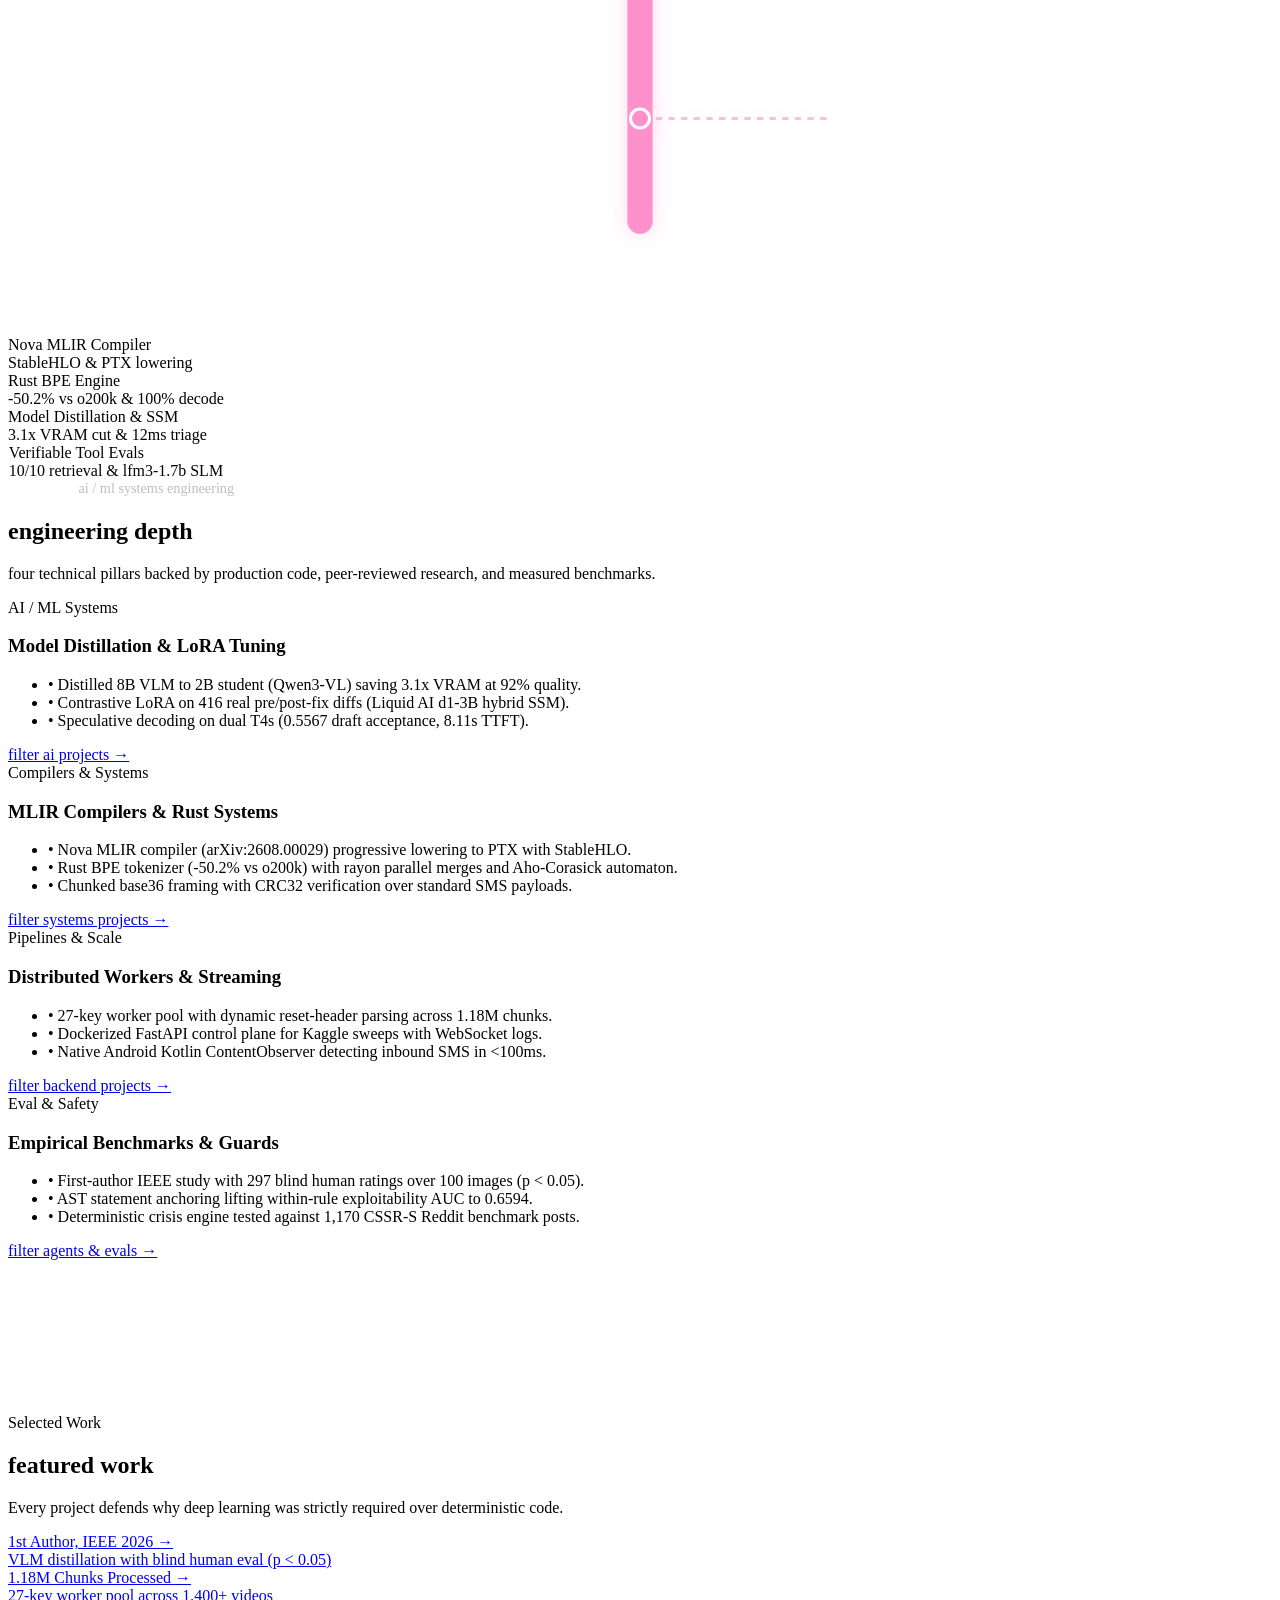
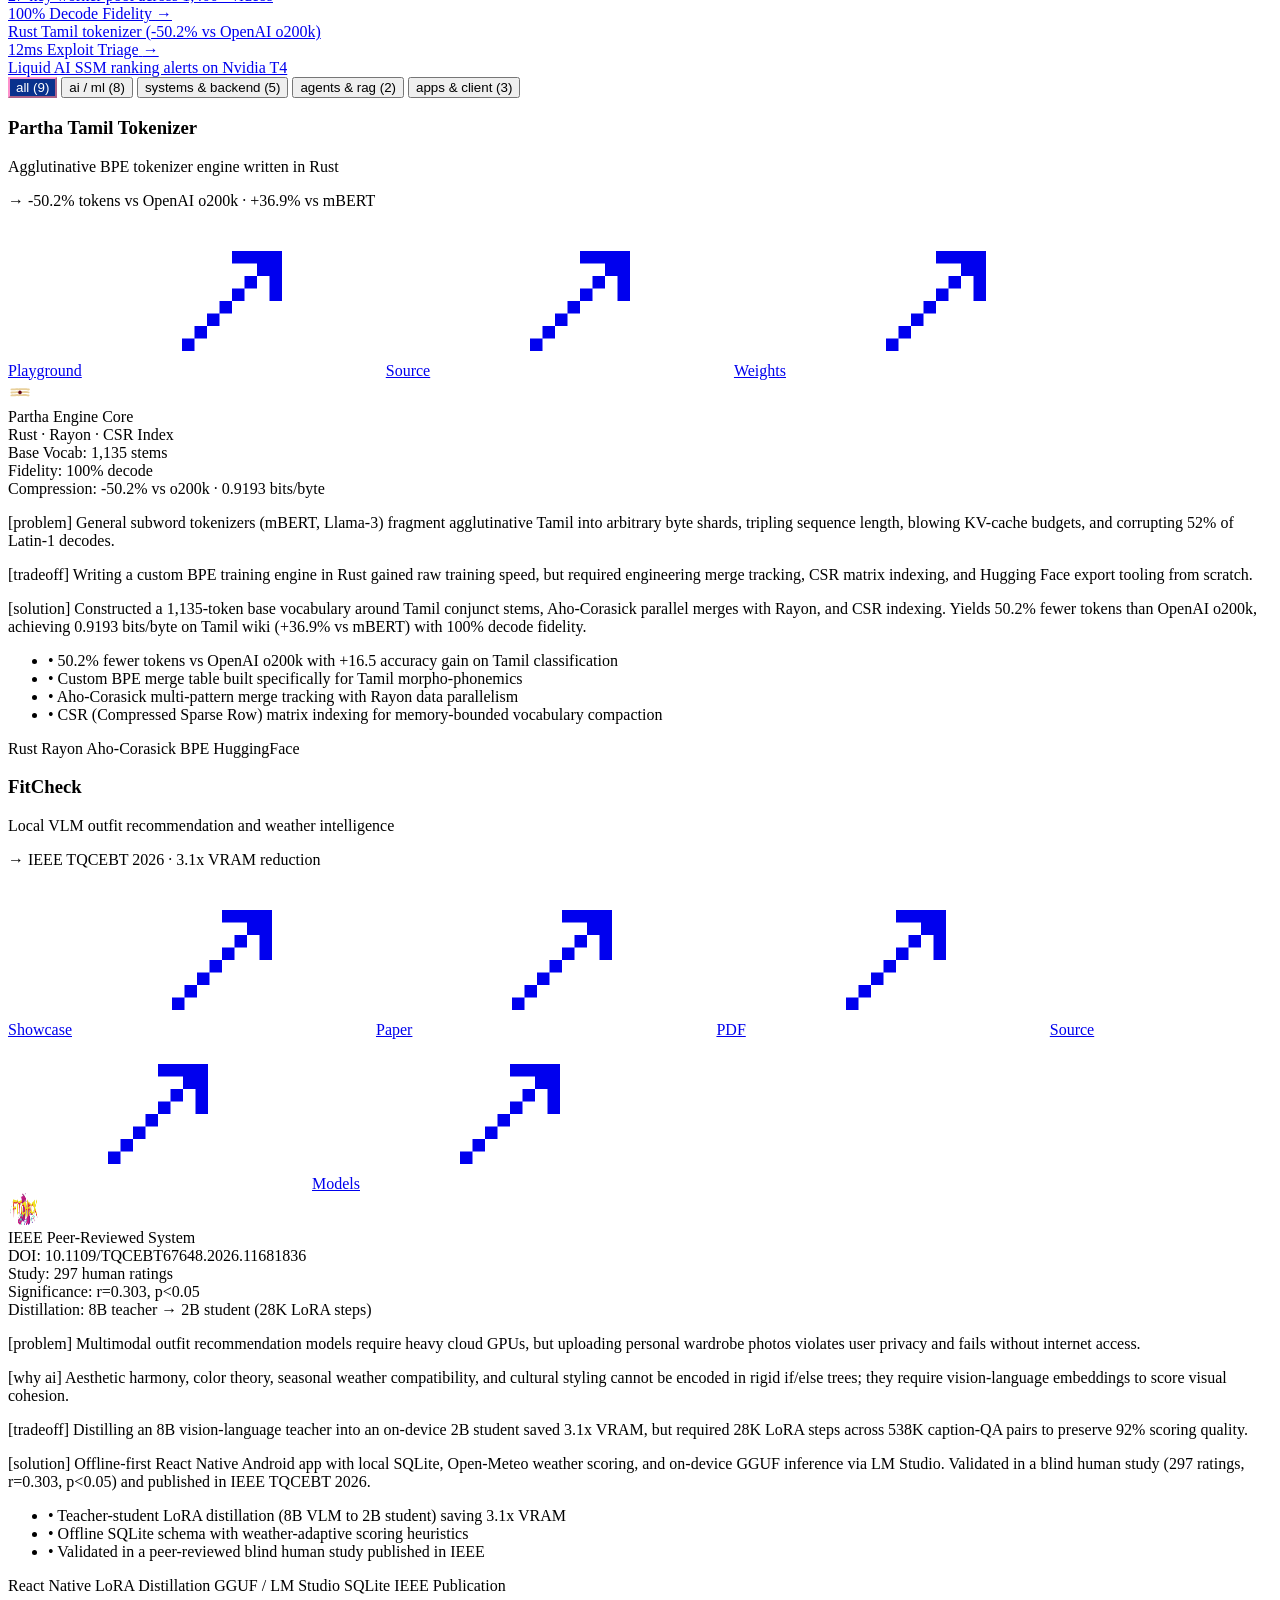
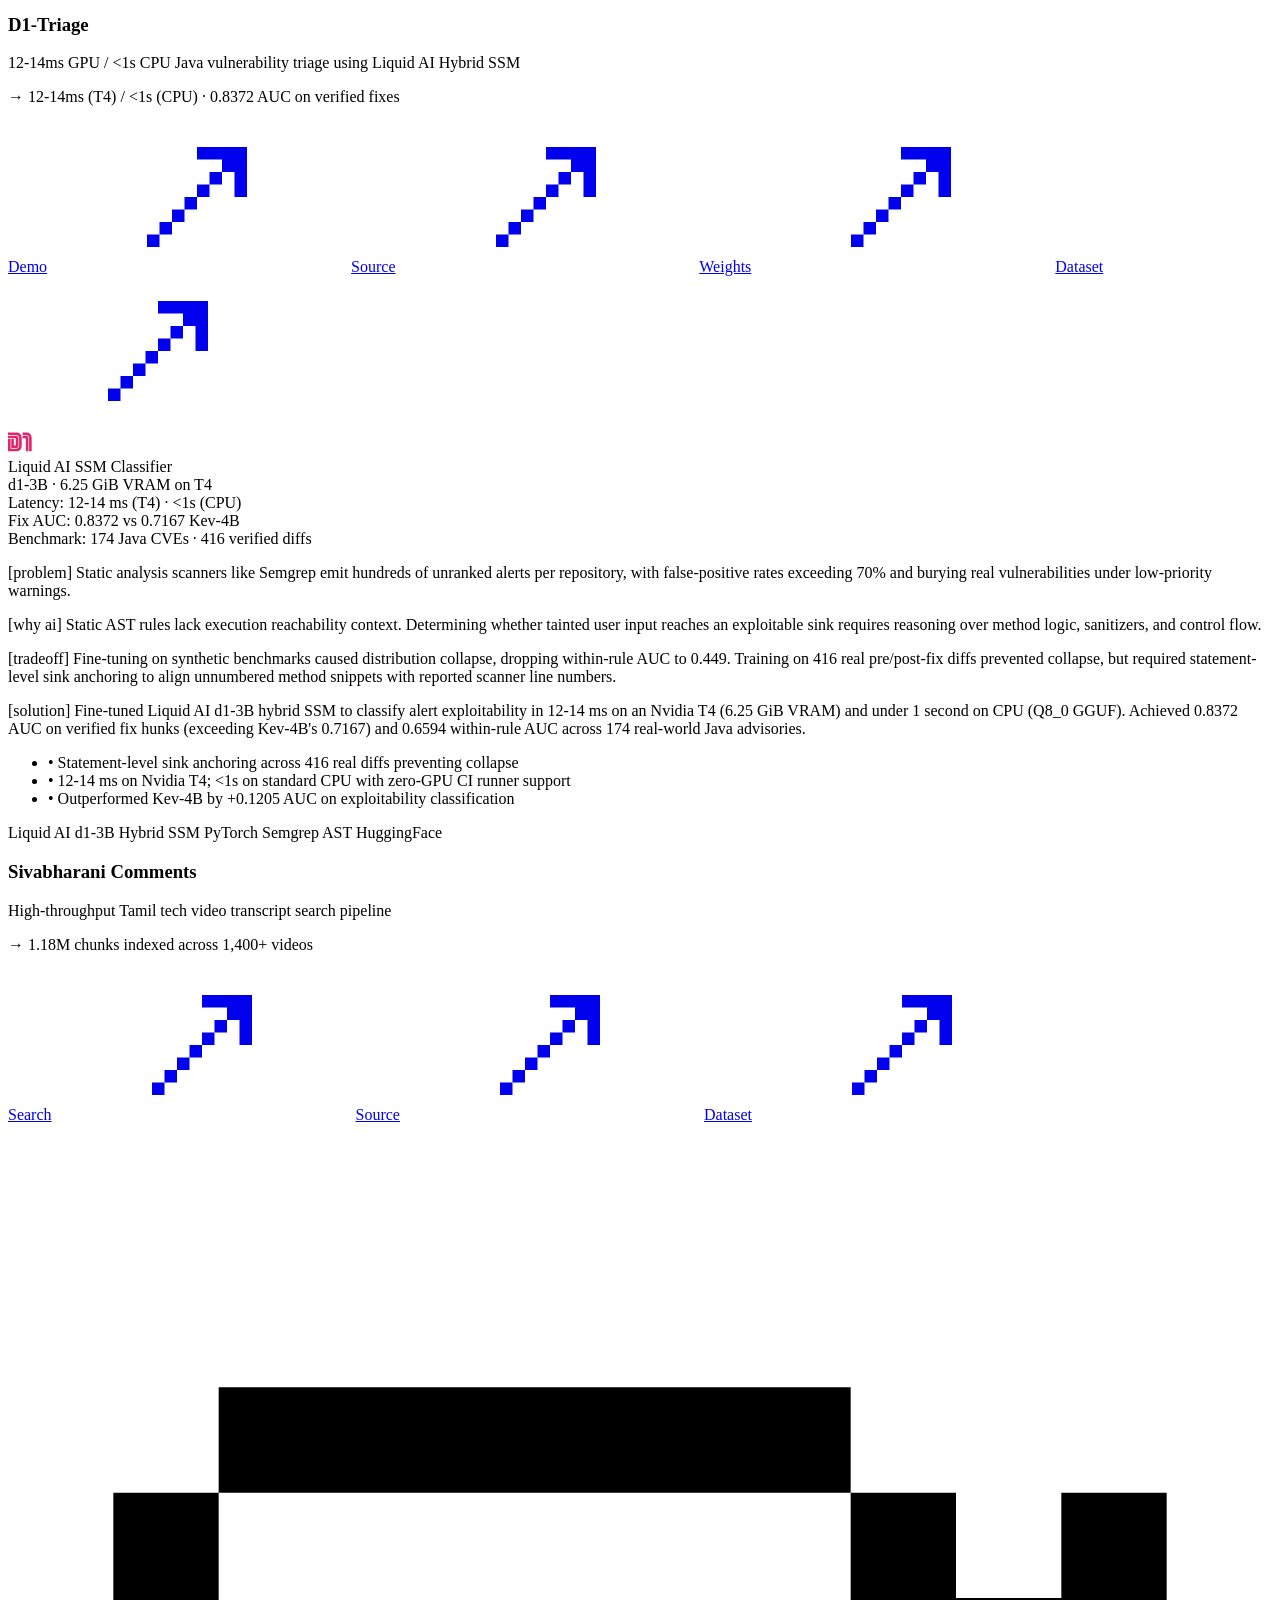
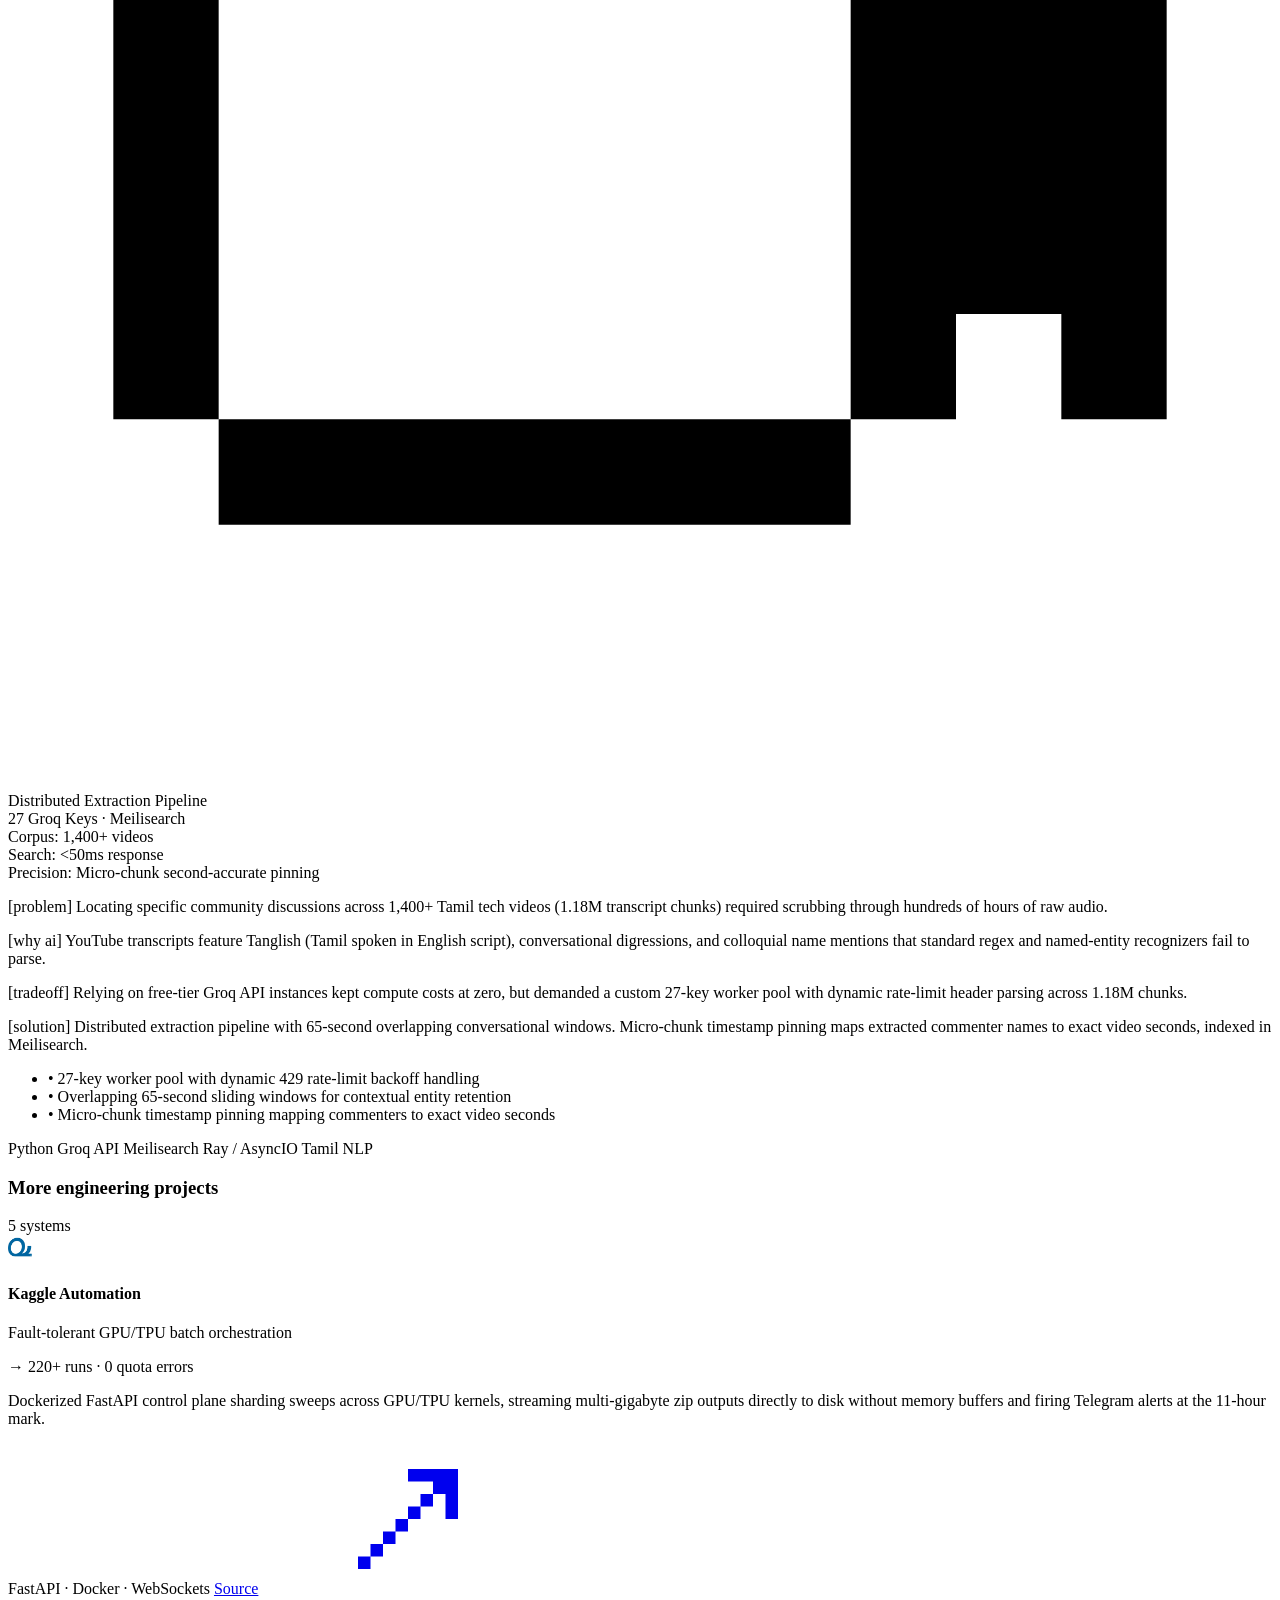
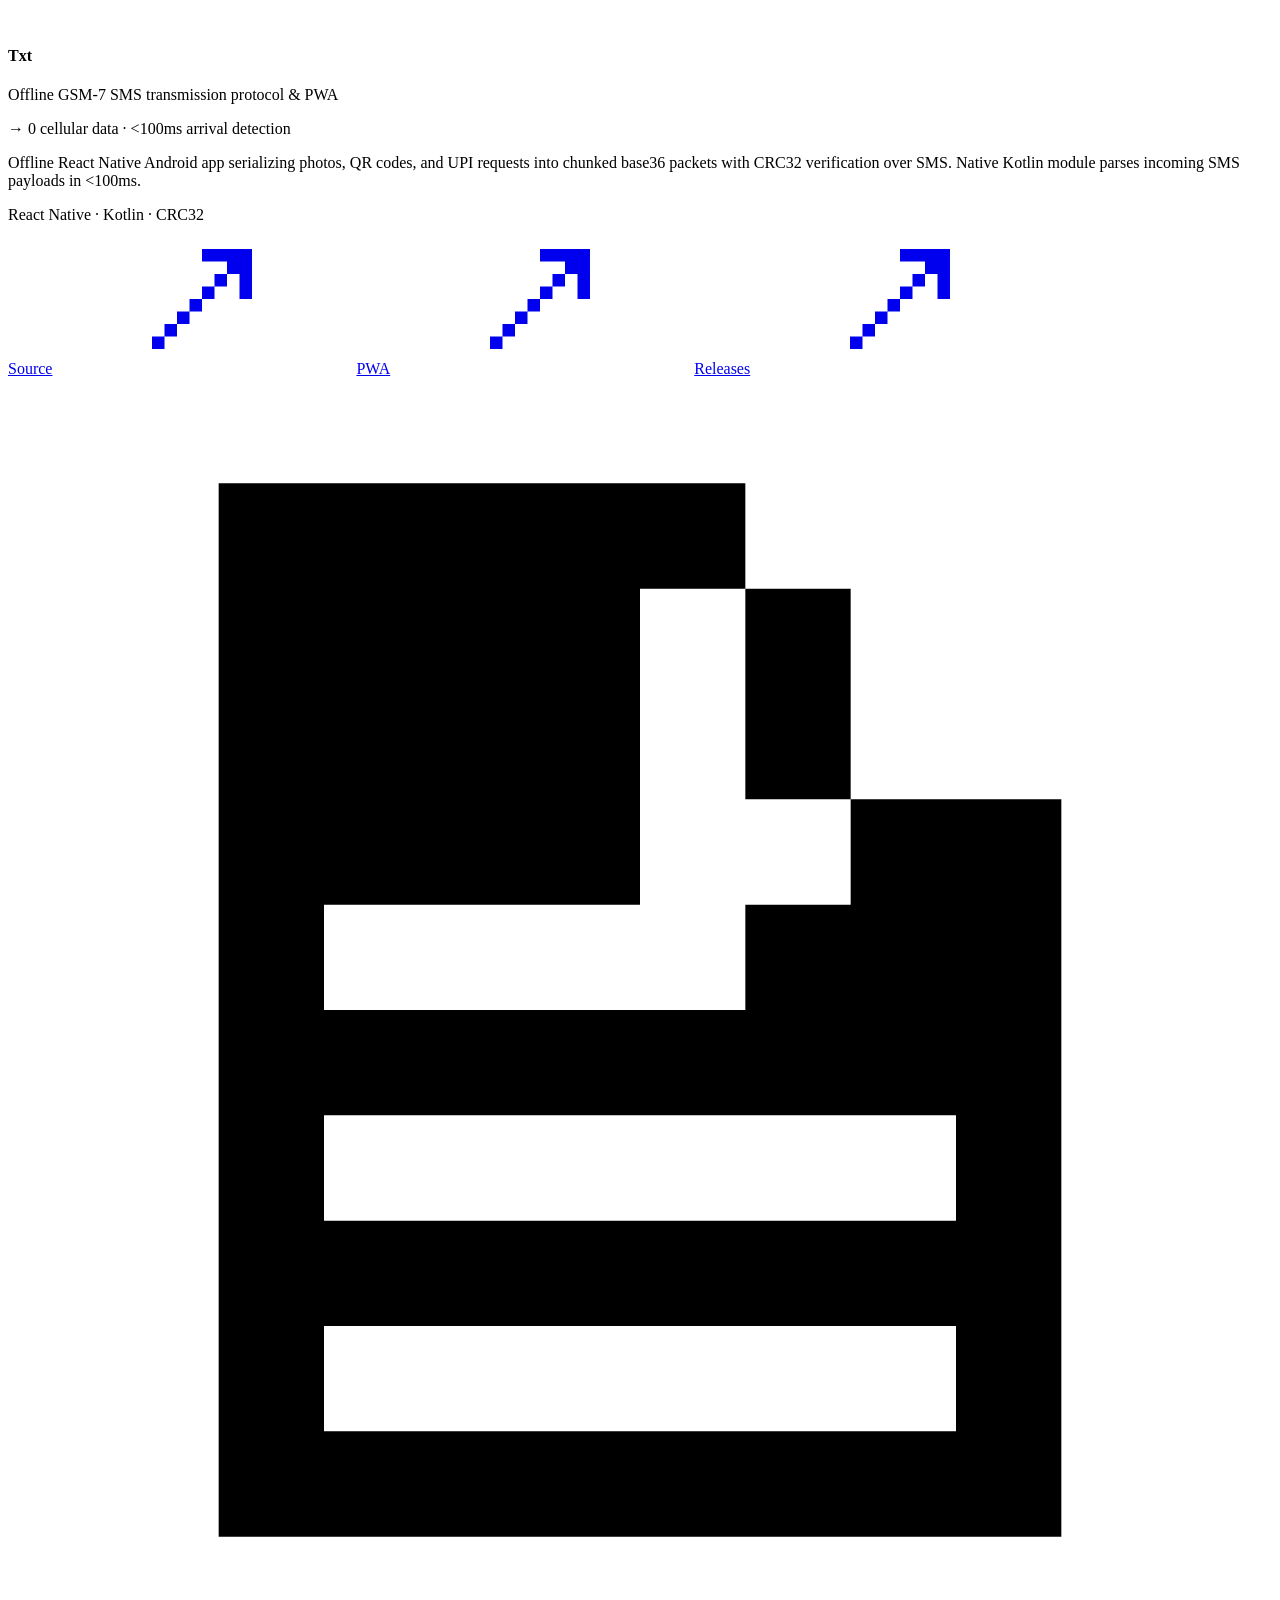
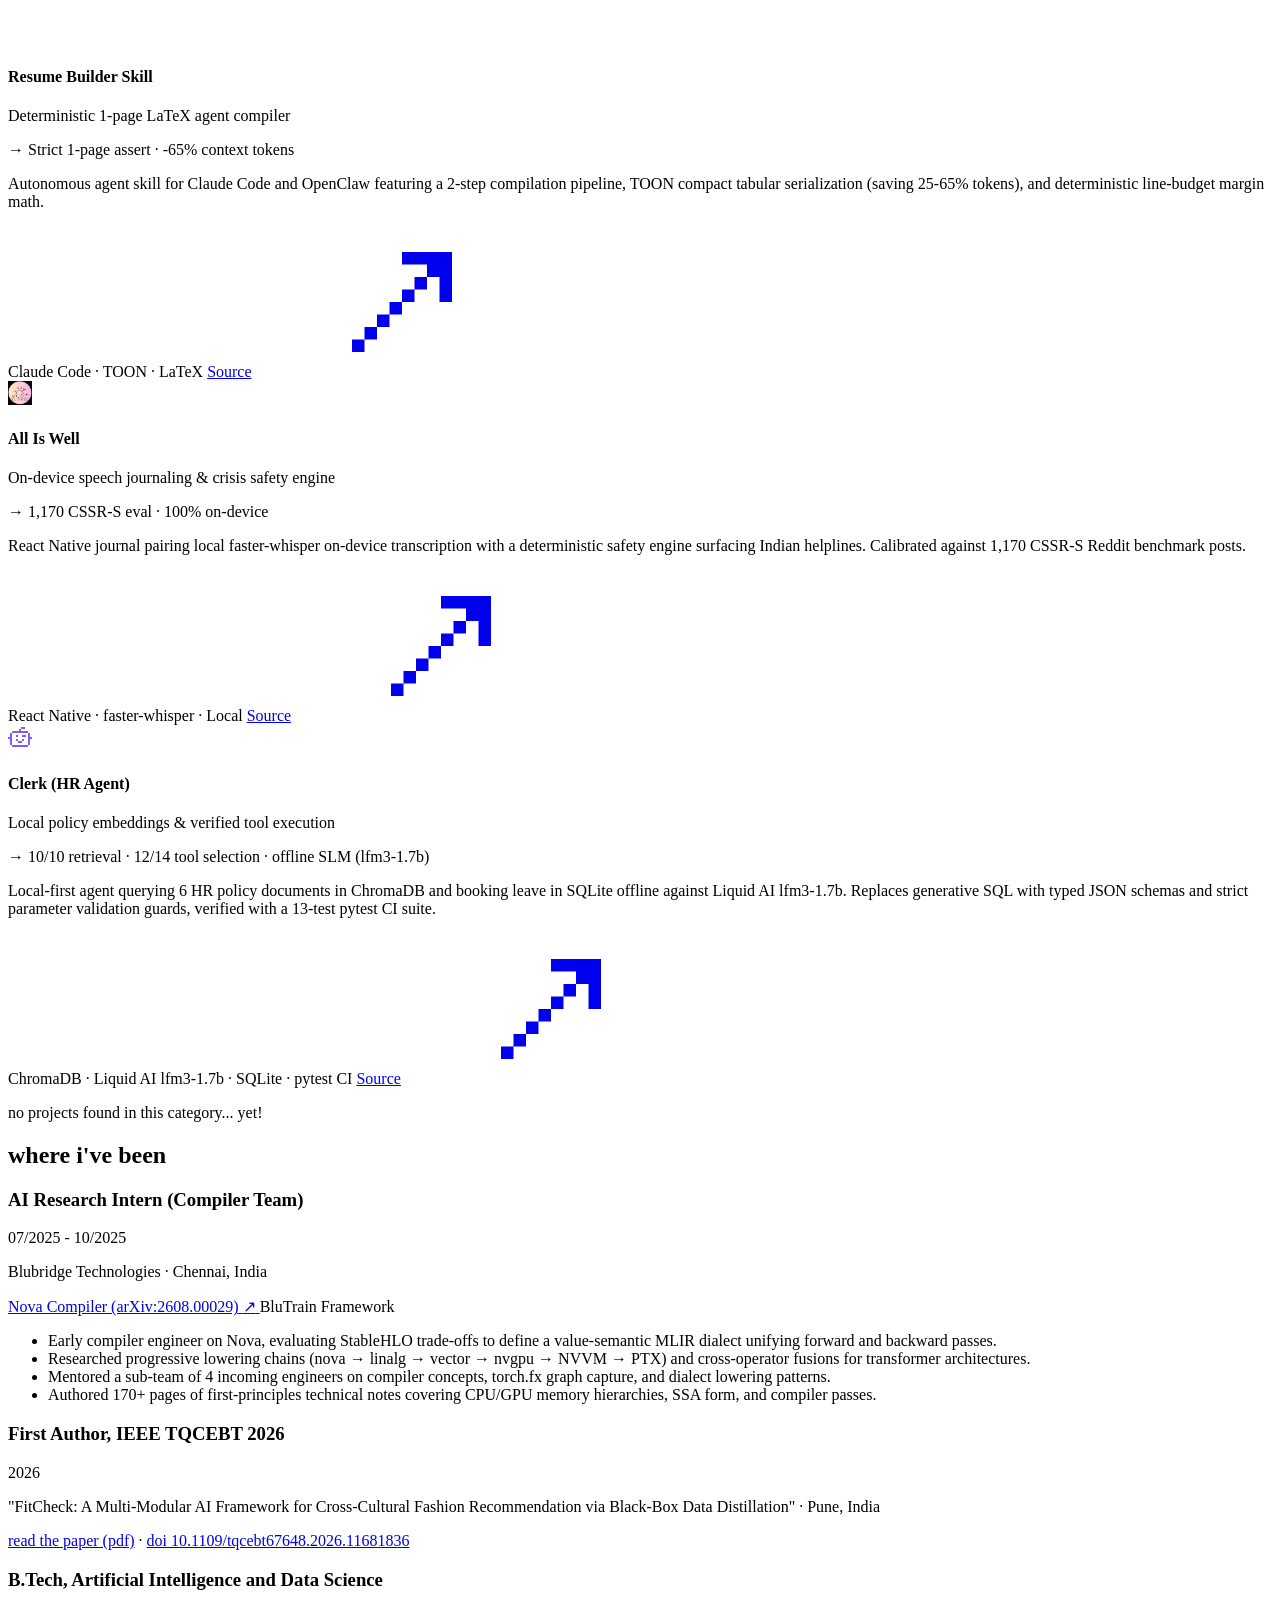
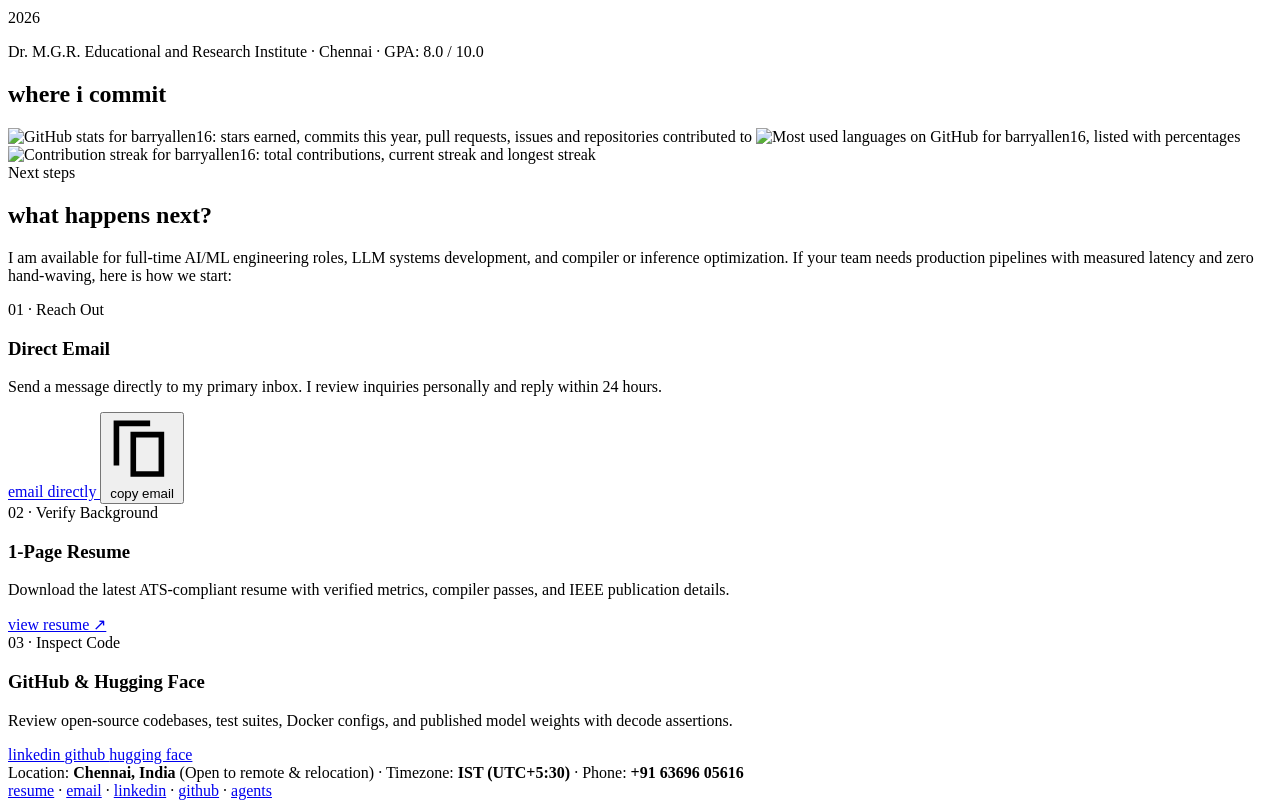
==== commit c4a1685c: "add fitcheck pdf link" ====
--- a/index.html
+++ b/index.html
@@ -980,6 +980,7 @@
                 <div class="mt-4 flex flex-wrap gap-x-5 gap-y-2">
                   <a href="https://barryallen16.github.io/fitcheck-website" target="_blank" rel="noopener noreferrer" class="group inline-flex items-center gap-1.5 font-mono text-xs uppercase tracking-wider text-white hover:text-[#fd91cc] transition-colors py-1"><span class="border-b border-transparent group-hover:border-[#fd91cc]">Showcase</span><svg class="w-3.5 h-3.5 inline-block shrink-0 transition-transform group-hover:translate-x-0.5 group-hover:-translate-y-0.5 text-[#fd91cc]" style="image-rendering:pixelated" aria-hidden="true"><use href="#pixel-arrow-diagonal"></use></svg></a>
                   <a href="https://doi.org/10.1109/TQCEBT67648.2026.11681836" target="_blank" rel="noopener noreferrer" class="group inline-flex items-center gap-1.5 font-mono text-xs uppercase tracking-wider text-white hover:text-[#fd91cc] transition-colors py-1"><span class="border-b border-transparent group-hover:border-[#fd91cc]">Paper</span><svg class="w-3.5 h-3.5 inline-block shrink-0 transition-transform group-hover:translate-x-0.5 group-hover:-translate-y-0.5 text-[#fd91cc]" style="image-rendering:pixelated" aria-hidden="true"><use href="#pixel-arrow-diagonal"></use></svg></a>
+                  <a href="./fitcheck-journal-paper.pdf" target="_blank" rel="noopener noreferrer" class="group inline-flex items-center gap-1.5 font-mono text-xs uppercase tracking-wider text-white hover:text-[#fd91cc] transition-colors py-1"><span class="border-b border-transparent group-hover:border-[#fd91cc]">PDF</span><svg class="w-3.5 h-3.5 inline-block shrink-0 transition-transform group-hover:translate-x-0.5 group-hover:-translate-y-0.5 text-[#fd91cc]" style="image-rendering:pixelated" aria-hidden="true"><use href="#pixel-arrow-diagonal"></use></svg></a>
                   <a href="https://github.com/barryallen16/fitcheck" target="_blank" rel="noopener noreferrer" class="group inline-flex items-center gap-1.5 font-mono text-xs uppercase tracking-wider text-white hover:text-[#fd91cc] transition-colors py-1"><span class="border-b border-transparent group-hover:border-[#fd91cc]">Source</span><svg class="w-3.5 h-3.5 inline-block shrink-0 transition-transform group-hover:translate-x-0.5 group-hover:-translate-y-0.5 text-[#fd91cc]" style="image-rendering:pixelated" aria-hidden="true"><use href="#pixel-arrow-diagonal"></use></svg></a>
                   <a href="https://huggingface.co/collections/barryallen16/fitcheck" target="_blank" rel="noopener noreferrer" class="group inline-flex items-center gap-1.5 font-mono text-xs uppercase tracking-wider text-white hover:text-[#fd91cc] transition-colors py-1"><span class="border-b border-transparent group-hover:border-[#fd91cc]">Models</span><svg class="w-3.5 h-3.5 inline-block shrink-0 transition-transform group-hover:translate-x-0.5 group-hover:-translate-y-0.5 text-[#fd91cc]" style="image-rendering:pixelated" aria-hidden="true"><use href="#pixel-arrow-diagonal"></use></svg></a>
                 </div>
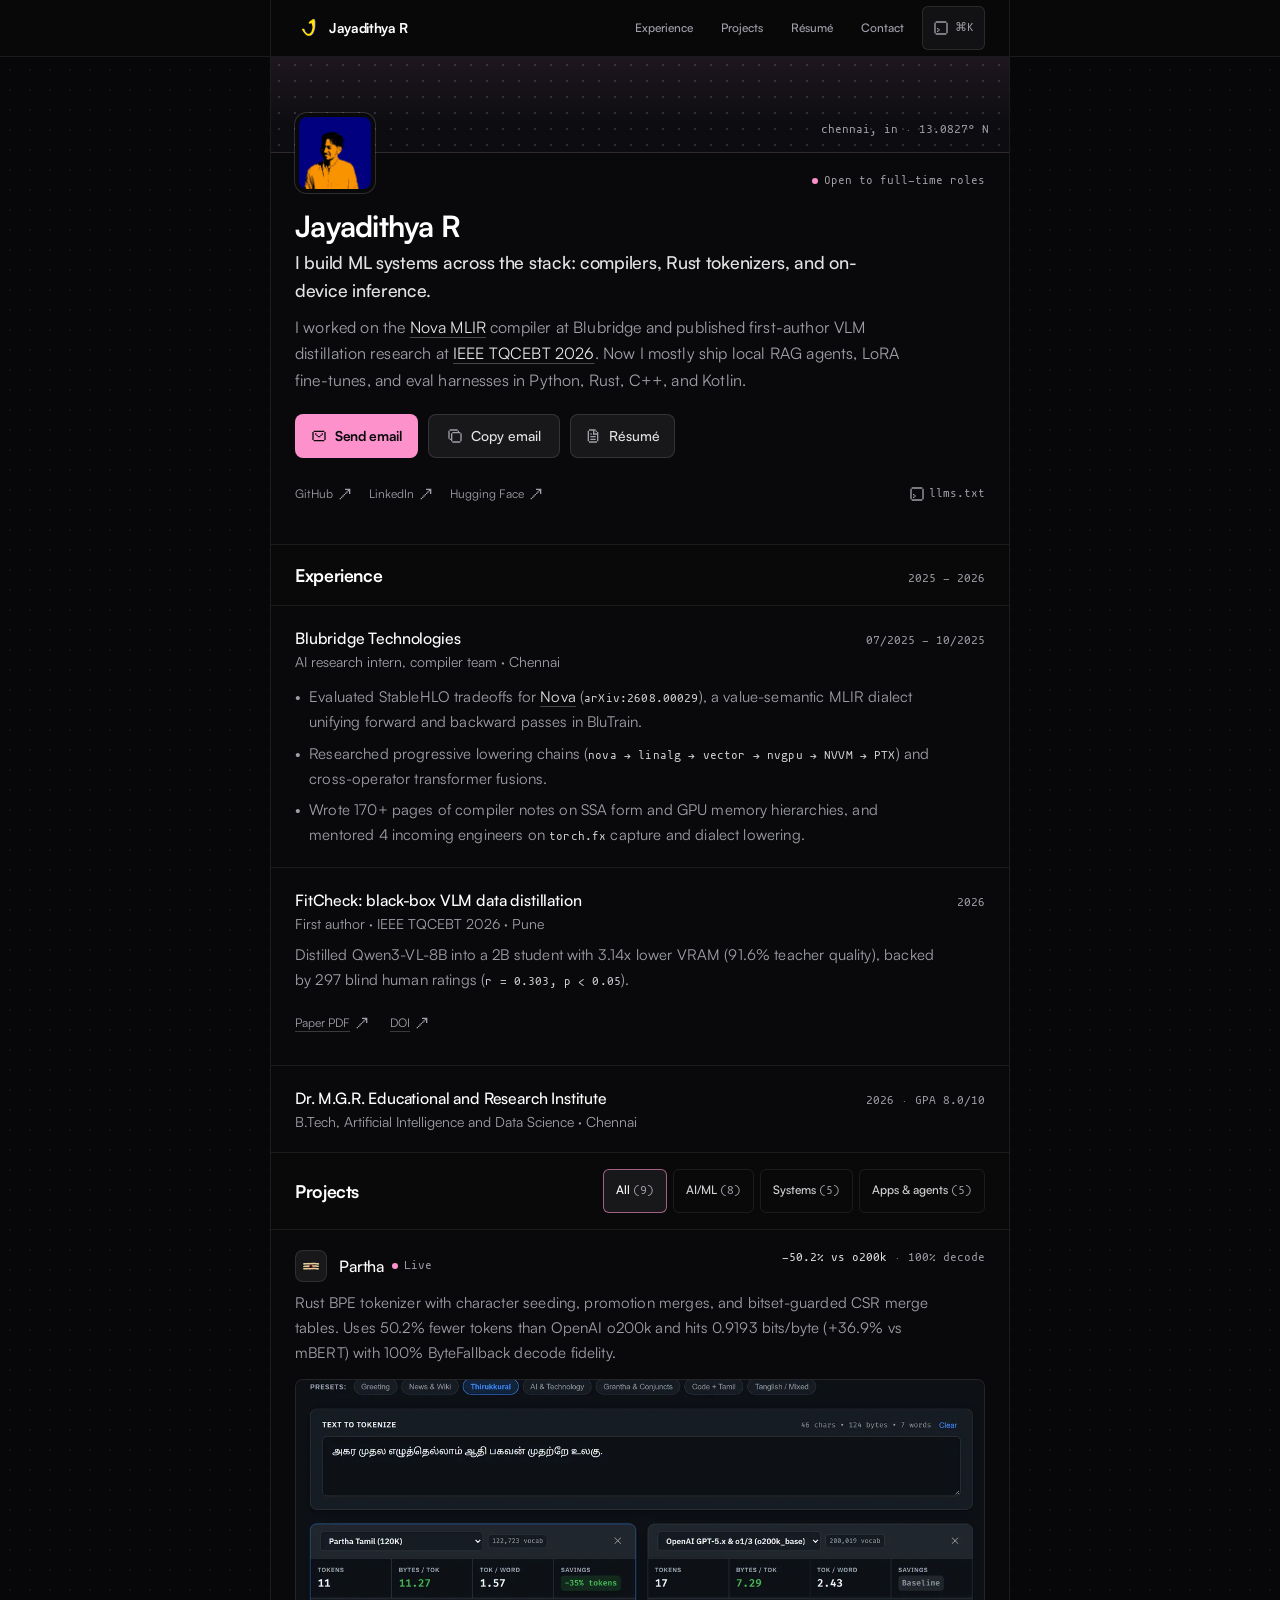
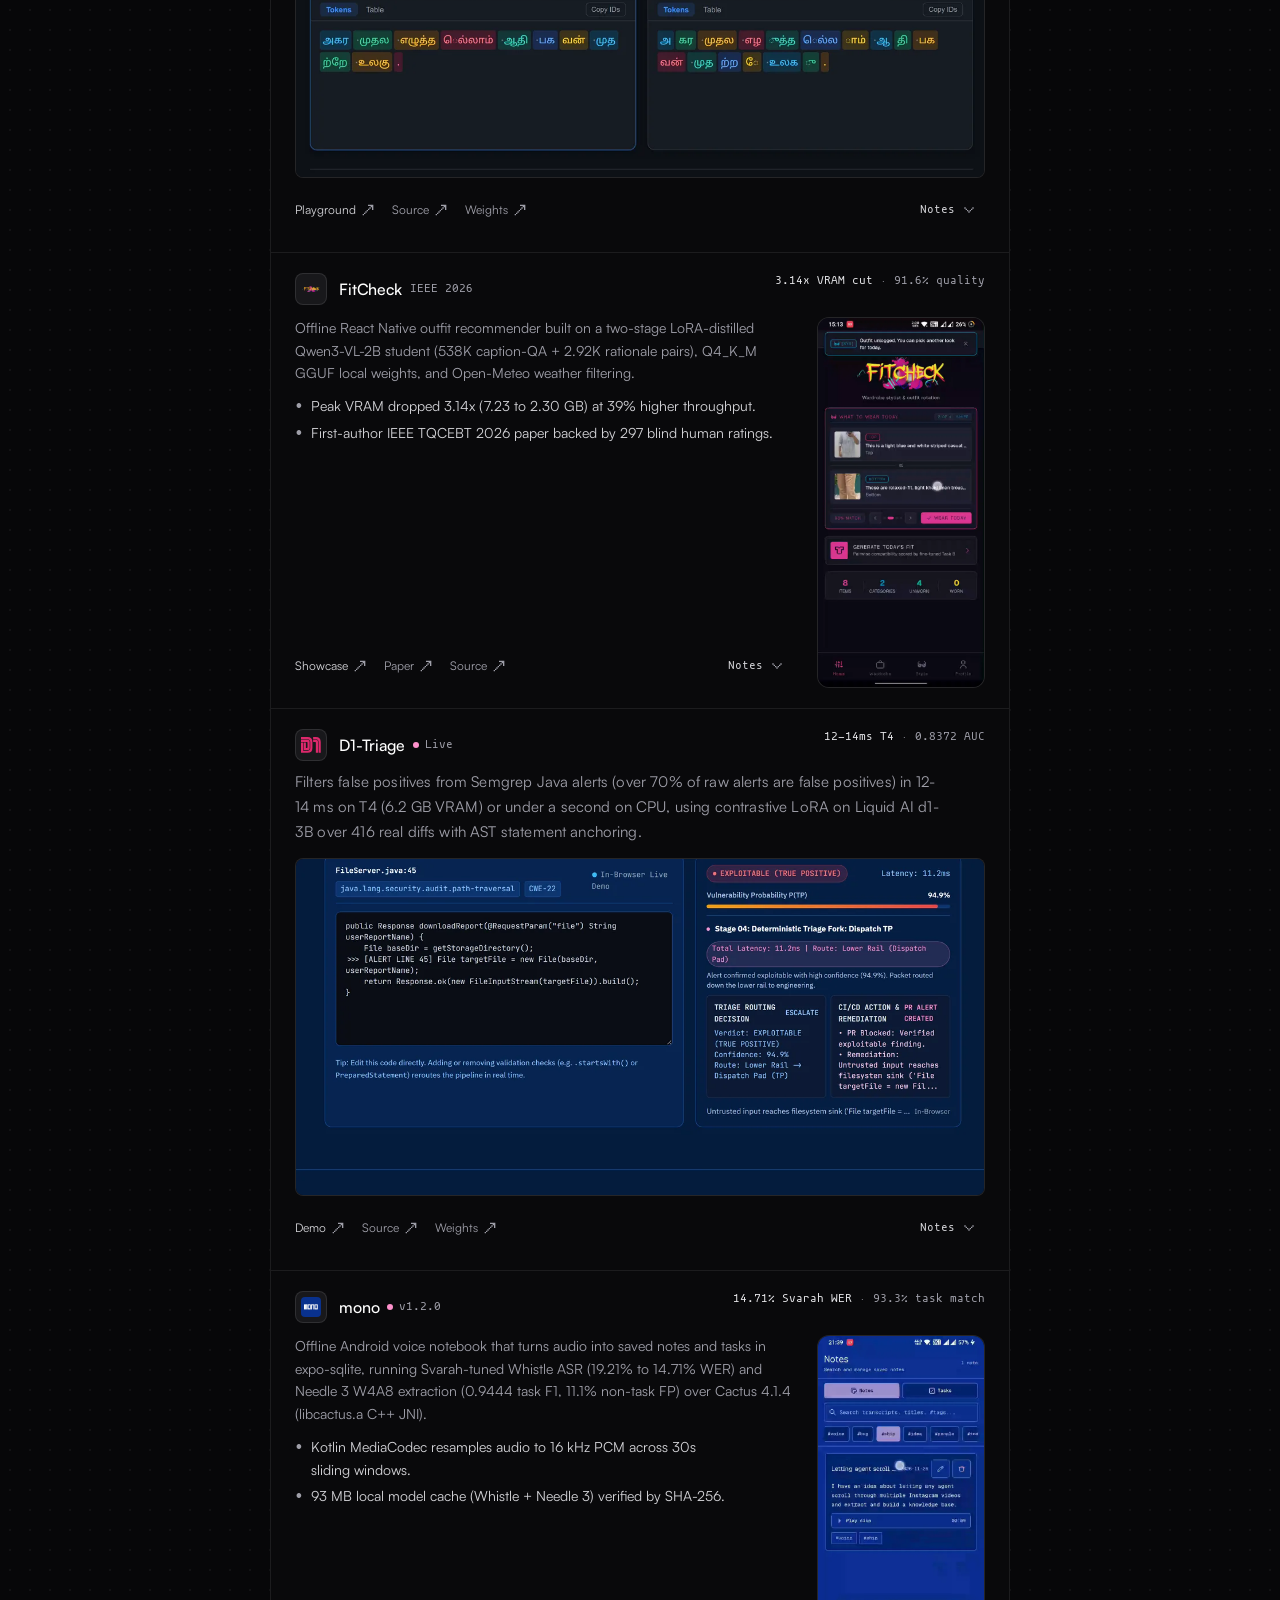
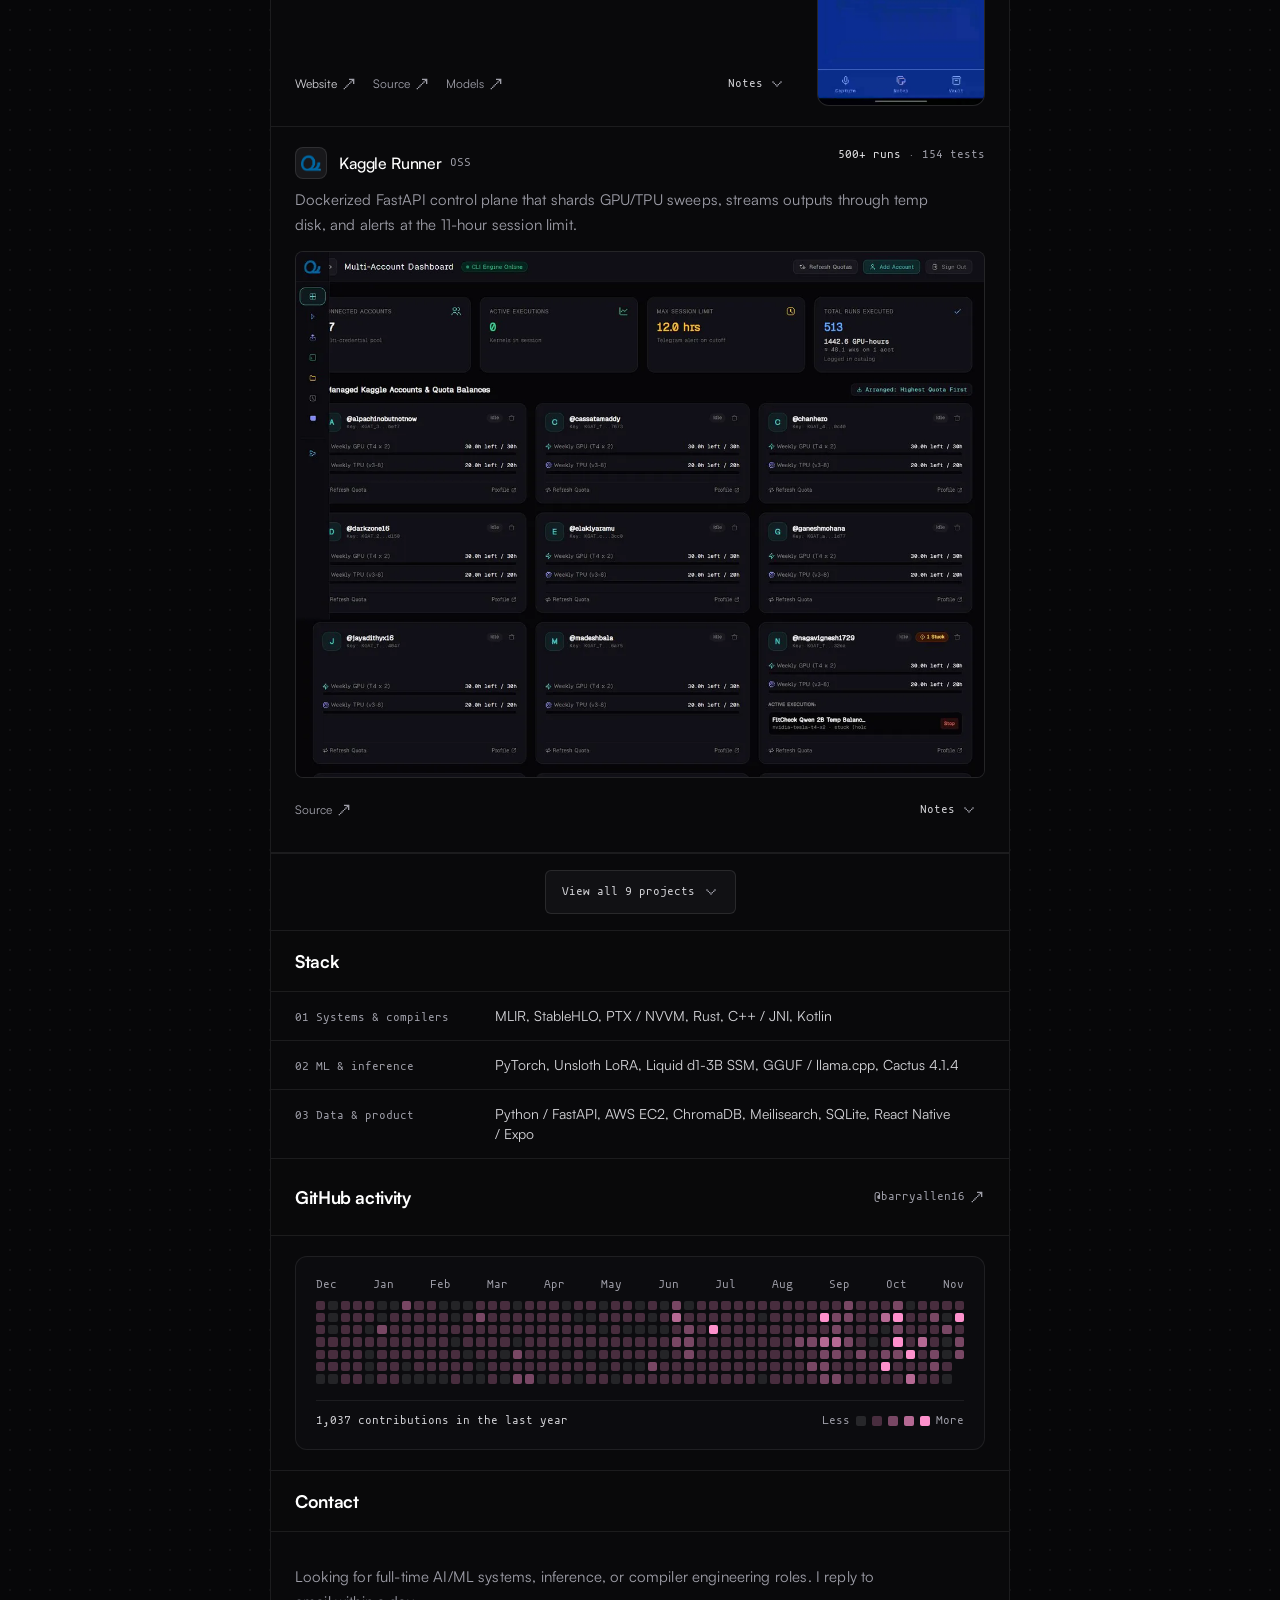
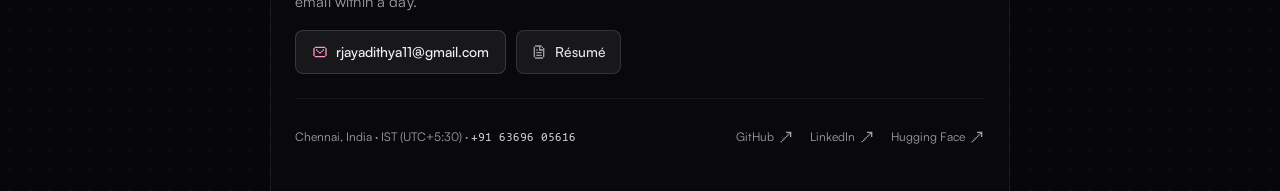
==== commit 703f5b55: "rebuild portfolio" ====
--- a/index.html
+++ b/index.html
@@ -1,26 +1,26 @@
 <!doctype html>
-<html lang="en" class="scroll-smooth overflow-x-hidden">
+<html lang="en" class="dark scroll-smooth">
   <head>
     <meta charset="UTF-8" />
     <meta name="viewport" content="width=device-width, initial-scale=1.0" />
-    <title>Jayadithya R - AI/ML Systems Engineer</title>
+    <title>Jayadithya R - AI/ML systems engineer</title>
     <meta
       name="description"
-      content="Jayadithya R - AI/ML systems engineer from Chennai building custom tokenizers, deep learning MLIR compilers, local model inference, and verifiable RAG pipelines."
+      content="Jayadithya R - AI/ML systems engineer in Chennai building custom tokenizers, MLIR compiler passes, local model inference, and offline voice AI."
     />
-    <meta property="og:title" content="Jayadithya R - AI/ML Systems Engineer" />
+    <meta property="og:title" content="Jayadithya R - AI/ML systems engineer" />
     <meta
       property="og:description"
-      content="Production AI systems, custom tokenizers, deep learning MLIR compilers, and local inference tooling. Chennai, India."
+      content="AI/ML systems, custom tokenizers, MLIR compiler passes, and local inference tooling. Chennai, India."
     />
     <meta property="og:type" content="profile" />
     <meta property="og:url" content="https://jayadithya.is-a.dev/" />
-    <meta property="og:image" content="https://jayadithya.is-a.dev/images/profile.webp" />
+    <meta property="og:image" content="https://jayadithya.is-a.dev/images/og-banner.jpg" />
+    <meta property="og:image:width" content="1200" />
+    <meta property="og:image:height" content="630" />
+    <meta property="og:image:alt" content="Jayadithya R - AI Engineer and Systems Dev banner" />
     <meta name="twitter:card" content="summary_large_image" />
-    <meta
-      name="robots"
-      content="index, follow, max-image-preview:large"
-    />
+    <meta name="robots" content="index, follow, max-image-preview:large" />
     <meta name="google-site-verification" content="ZsTdrmr6wVCVJX30i-GSEnTVApW7dUwY9PnD2KNx1WY" />
     <link rel="canonical" href="https://jayadithya.is-a.dev/" />
     <script type="application/ld+json">
@@ -53,10 +53,8 @@
               "LLM systems",
               "BPE tokenizers",
               "Deep learning MLIR compilers",
-              "fine-tuning",
-              "data pipelines",
-              "eval harnesses",
-              "hybrid SSM inference"
+              "On-device speech and extraction",
+              "Hybrid SSM inference"
             ]
           },
           {
@@ -69,1648 +67,810 @@
         ]
       }
     </script>
-    <meta name="theme-color" content="#09318D" />
-    <!-- Resource hints for critical 3rd party domains and LCP candidate -->
-    <link rel="preconnect" href="https://cdn.jsdelivr.net" crossorigin />
-    <!-- Fonts: optimized WOFF2 subsets -->
-    <link
-      rel="preload"
-      href="./fonts/brunson-display.woff2"
-      as="font"
-      type="font/woff2"
-      crossorigin
-    />
-    <link
-      rel="preload"
-      href="./fonts/geistmono-regular.woff2"
-      as="font"
-      type="font/woff2"
-      crossorigin
-    />
-    <script src="https://cdn.jsdelivr.net/npm/@tailwindcss/browser@4"></script>
-    <link
-      rel="shortcut icon"
-      href="./favicon/favicon.ico"
-      type="image/x-icon"
-    />
-    <script src="./vendor/gsap.min.js" defer></script>
-    <script src="./vendor/ScrollTrigger.min.js" defer></script>
-    <script src="./vendor/MotionPathPlugin.min.js" defer></script>
+    <meta name="theme-color" content="#09090b" />
+    <link rel="preload" href="./fonts/satoshi-regular.woff2" as="font" type="font/woff2" crossorigin />
+    <link rel="preload" href="./fonts/mononoki-regular.woff2" as="font" type="font/woff2" crossorigin />
+    <link rel="icon" href="./favicon/favicon.ico" sizes="any" />
+    <link rel="icon" type="image/png" sizes="32x32" href="./favicon/favicon-32x32.png" />
+    <link rel="stylesheet" href="./styles.css" />
     <script src="./logic.js" defer></script>
-    <style type="text/tailwindcss">
-      @font-face {
-        font-family: "Brunson";
-        src: url("./fonts/brunson-display.woff2") format("woff2");
-        font-display: swap;
-      }
-      @font-face {
-        font-family: "GeistMono";
-        src: url("./fonts/geistmono-regular.woff2") format("woff2");
-        font-weight: 400;
-        font-style: normal;
-        font-display: swap;
-      }
-      html, body {
-        overflow-x: hidden;
-        max-width: 100vw;
-      }
-      /* Brunson letter spacing throughout the page */
-      h1, h2, h3, h4, h5, h6,
-      .font-sans,
-      [class*="font-sans"] {
-        letter-spacing: 0.05em;
-      }
-      @theme {
-        --font-sans: "Brunson", ui-sans-serif, system-ui, sans-serif;
-        --font-mono: "GeistMono", ui-monospace, SFMono-Regular, monospace;
-        --color-brand-blue: #09318D;
-        --color-brand-pink: #fd91cc;
-        --color-brand-white: #ffffff;
-      }
-      ::selection {
-        background: #fd91cc;
-        color: #09318D;
-      }
-      :focus-visible {
-        outline: 2px solid #fd91cc !important;
-        outline-offset: 2px !important;
-      }
-      @keyframes targetHighlight {
-        0% {
-          box-shadow: 0 0 0 0 rgba(253, 145, 204, 0.9), 0 0 35px rgba(9, 49, 141, 0.9);
-          border-color: #fd91cc;
-          transform: translateY(-4px) scale(1.02);
-        }
-        40% {
-          box-shadow: 0 0 0 8px rgba(253, 145, 204, 0.45), 0 0 45px rgba(253, 145, 204, 0.55);
-          border-color: #fd91cc;
-          transform: translateY(-4px) scale(1.02);
-        }
-        100% {
-          box-shadow: 0 0 0 0 rgba(253, 145, 204, 0), 0 0 0 rgba(9, 49, 141, 0);
-          border-color: rgba(9, 49, 141, 0.6);
-          transform: translateY(0) scale(1);
-        }
-      }
-      .target-highlight-pulse {
-        animation: targetHighlight 2.4s cubic-bezier(0.16, 1, 0.3, 1) forwards !important;
-        position: relative;
-        z-index: 25;
-      }
-      .pt {
-        display: flex;
-        flex-direction: column;
-        gap: 0.75rem;
-      }
-      .pt-row {
-        display: grid;
-        grid-template-columns: 4.75rem 1fr;
-        gap: 0.75rem;
-        align-items: start;
-      }
-      .pt dt {
-        font-family: "GeistMono", ui-monospace, monospace;
-        font-size: 0.6875rem;
-        letter-spacing: 0.03em;
-        padding-top: 0.2rem;
-        color: #fd91cc;
-        text-transform: uppercase;
-      }
-      .pt dt[data-tip] {
-        position: relative;
-        cursor: help;
-        text-decoration: underline dotted rgb(253 145 204 / 0.55);
-        text-underline-offset: 3px;
-        width: fit-content;
-      }
-      .pt dt[data-tip]::after {
-        content: attr(data-tip);
-        position: absolute;
-        bottom: calc(100% + 6px);
-        left: 0;
-        z-index: 50;
-        width: max-content;
-        max-width: 15rem;
-        padding: 0.375rem 0.625rem;
-        background: #060e22;
-        border: 1px solid rgb(253 145 204 / 0.45);
-        border-radius: 6px;
-        color: #f3f4f6;
-        font-family: "GeistMono", ui-monospace, monospace;
-        font-size: 0.6875rem;
-        font-weight: 400;
-        line-height: 1.4;
-        text-transform: none;
-        letter-spacing: normal;
-        white-space: normal;
-        pointer-events: none;
-        opacity: 0;
-        transform: translateY(4px);
-        transition: opacity 0.15s ease, transform 0.15s ease;
-        box-shadow: 0 4px 16px rgb(0 0 0 / 0.7), 0 0 10px rgb(253 145 204 / 0.15);
-      }
-      .pt dt[data-tip]::before {
-        content: "";
-        position: absolute;
-        bottom: calc(100% + 2px);
-        left: 0.75rem;
-        z-index: 51;
-        border-width: 4px;
-        border-style: solid;
-        border-color: #060e22 transparent transparent transparent;
-        pointer-events: none;
-        opacity: 0;
-        transform: translateY(4px);
-        transition: opacity 0.15s ease, transform 0.15s ease;
-      }
-      .pt dt[data-tip]:hover::after,
-      .pt dt[data-tip]:hover::before,
-      .pt dt[data-tip]:focus-visible::after,
-      .pt dt[data-tip]:focus-visible::before {
-        opacity: 1;
-        transform: translateY(0);
-      }
-      .pt dt[data-tip]:focus-visible {
-        outline: 1px solid #fd91cc;
-        outline-offset: 2px;
-        border-radius: 2px;
-      }
-      .pt dd {
-        font-family: "GeistMono", ui-monospace, monospace;
-        font-size: 0.8125rem;
-        line-height: 1.55;
-        color: rgb(255 255 255 / 0.85);
-        overflow-wrap: break-word;
-        word-break: break-word;
-      }
-      @media (max-width: 380px) {
-        .pt-row {
-          grid-template-columns: 4.25rem 1fr;
-          gap: 0.5rem;
-        }
-      }
-      @media (min-width: 640px) {
-        .pt dd {
-          font-size: 0.875rem;
-        }
-      }
-      .filter-btn {
-        transition: all 0.2s ease;
-      }
-      .filter-btn:active {
-        transform: scale(0.96);
-      }
-      .filter-btn.is-active[data-filter="all"] {
-        background-color: #09318D;
-        border-color: #fd91cc;
-        color: #ffffff;
-      }
-      .filter-btn.is-active[data-filter="ai"] {
-        background-color: rgba(9, 49, 141, 0.65);
-        border-color: #fd91cc;
-        color: #fd91cc;
-      }
-      .filter-btn.is-active[data-filter="systems"] {
-        background-color: rgba(9, 49, 141, 0.5);
-        border-color: #4978e8;
-        color: #bfdbfe;
-      }
-      .filter-btn.is-active[data-filter="agents"] {
-        background-color: rgba(253, 145, 204, 0.25);
-        border-color: #fd91cc;
-        color: #fd91cc;
-      }
-      .filter-btn.is-active[data-filter="apps"] {
-        background-color: rgba(9, 49, 141, 0.4);
-        border-color: #fd91cc;
-        color: #ffffff;
-      }
-      .tabular-nums {
-        font-variant-numeric: tabular-nums;
-      }
-      /* Custom brand scrollbar (Impeccable craft floor) */
-      ::-webkit-scrollbar {
-        width: 8px;
-        height: 8px;
-      }
-      ::-webkit-scrollbar-track {
-        background: #050b1a;
-      }
-      ::-webkit-scrollbar-thumb {
-        background: #09318D;
-        border-radius: 4px;
-        border: 1px solid rgba(253, 145, 204, 0.3);
-      }
-      ::-webkit-scrollbar-thumb:hover {
-        background: #fd91cc;
-      }
-      /* Motion accessibility: respect instant scroll behavior */
-      @media (prefers-reduced-motion: reduce) {
-        html {
-          scroll-behavior: auto !important;
-        }
-      }
-    </style>
   </head>
-  <body class="overflow-x-hidden bg-[#050b1a] text-white">
-    <!-- Nav -->
-    <header
-      class="bg-[#08122c]/85 backdrop-blur-md px-2 min-[380px]:px-3 sm:px-6 py-2 sm:py-2.5 w-[96%] sm:w-[90%] max-w-5xl rounded-full fixed top-2.5 sm:top-6 z-40 left-1/2 -translate-x-1/2 flex justify-between items-center border border-[#09318D]/50 shadow-lg shadow-[#02050f]/80"
+  <body id="top" class="min-h-[100dvh] bg-rail-gutter text-[#e6e7eb] antialiased">
+    <!-- Pixelarticons SVG Sprite (24x24 grid) -->
+    <svg class="hidden" aria-hidden="true">
+      <symbol id="px-mail" viewBox="0 0 24 24" fill="currentColor">
+        <path d="M6 8h2v2H6zm2 2h2v2H8zm10-2h-2v2h2zm-2 2h-2v2h2zm-6 2h4v2h-4zM2 6h2v12H2zm18 0h2v12h-2zM4 4h16v2H4zm0 14h16v2H4z"/>
+      </symbol>
+      <symbol id="px-copy" viewBox="0 0 24 24" fill="currentColor">
+        <path d="M8 6h12v2H8zM4 2h12v2H4zm2 6h2v12H6zM2 4h2v12H2zm6 16h12v2H8zM20 8h2v12h-2zm-4-4h2v2h-2zM4 16h2v2H4z"/>
+      </symbol>
+      <symbol id="px-file" viewBox="0 0 24 24" fill="currentColor">
+        <path d="M6 4H4v16h2zm10-2H6v2h10zm4 4h-2v14h2zm-2 14H6v2h12zM16 4h2v2h-2zm-4 0h2v6h-2z"/>
+        <path d="M12 8h6v2h-6zm-4 8h8v2H8zm0-4h8v2H8zm0-4h2v2H8z"/>
+      </symbol>
+      <symbol id="px-terminal" viewBox="0 0 24 24" fill="currentColor">
+        <path d="M4 2h16v2H4zm0 18h16v2H4zM2 4h2v16H2zm18 0h2v16h-2zM6 16h2v2H6zm2-2h2v2H8zm-2-2h2v2H6z"/>
+      </symbol>
+      <symbol id="px-ext" viewBox="0 0 24 24" fill="currentColor">
+        <path d="M12 4h8v2h-8zM16 6h4v2h-4zM14 8h2v2h-2zM18 8h2v4h-2zM12 10h2v2h-2zM10 12h2v2h-2zM8 14h2v2h-2zM6 16h2v2h-2zM4 18h2v2h-2z"/>
+      </symbol>
+      <symbol id="px-close" viewBox="0 0 24 24" fill="currentColor">
+        <path d="M7 19H5V17H7V19ZM19 19H17V17H19V19ZM9 15V17H7V15H9ZM17 17H15V15H17V17ZM11 15H9V13H11V15ZM15 15H13V13H15V15ZM13 13H11V11H13V13ZM11 11H9V9H11V11ZM15 11H13V9H15V11ZM9 9H7V7H9V9ZM17 9H15V7H17V9ZM7 7H5V5H7V7ZM19 7H17V5H19V7Z"/>
+      </symbol>
+      <symbol id="px-chevron-down" viewBox="0 0 24 24" fill="currentColor">
+        <path d="M13 16h-2v-2h2v2Zm-2-2H9v-2h2v2Zm4 0h-2v-2h2v2Zm-6-2H7v-2h2v2Zm8 0h-2v-2h2v2ZM7 10H5V8h2v2Zm12 0h-2V8h2v2Z"/>
+      </symbol>
+    </svg>
+
+    <a
+      href="#main-content"
+      class="sr-only focus:not-sr-only focus:fixed focus:top-3 focus:left-3 focus:z-50 focus:px-4 focus:py-2 focus:rounded-lg focus:bg-[#fd91cc] focus:text-[#09090b] focus:font-medium"
     >
-      <a
-        href="#hero"
-        aria-label="home"
-        class="p-1 rounded-full flex items-center justify-center min-w-[38px] sm:min-w-[44px] min-h-[38px] sm:min-h-[44px] focus-visible:outline-[#fd91cc]"
-      >
-        <img
-          src="./favicon/favicon-32x32.png"
-          alt="site logo"
-          width="28"
-          height="28"
-          class="h-6 w-6 sm:h-7 sm:w-7"
-        />
-      </a>
-      <nav class="flex justify-center items-center gap-1 sm:gap-2" aria-label="Main Navigation">
-        <a
-          href="#showcase"
-          class="px-2 min-[380px]:px-2.5 sm:px-3.5 py-1.5 sm:py-2 text-[11px] min-[380px]:text-xs sm:text-sm bg-[#0c1b40] border border-[#09318D]/60 rounded-full text-white/85 hover:text-white hover:border-[#fd91cc] transition-colors min-h-[38px] sm:min-h-[44px] flex items-center justify-center font-mono"
-        >
-          projects
+      Skip to main content
+    </a>
+
+    <!-- Top Sticky Bar -->
+    <header class="sticky top-0 z-40 border-b border-white/[0.08] bg-[#09090b]/90 backdrop-blur-md">
+      <div class="max-w-[740px] mx-auto px-4 sm:px-6 h-14 flex items-center justify-between border-x border-white/[0.08]">
+        <a href="#top" class="flex items-center gap-2.5 text-sm font-semibold tracking-tight text-white hover:text-[#fd91cc] transition-colors min-h-[44px] px-1">
+          <img src="./favicon/favicon-32x32.png" alt="" width="20" height="20" class="w-5 h-5 rounded" />
+          <span>Jayadithya R</span>
         </a>
-        <a
-          href="#experience"
-          class="hidden sm:flex px-2.5 sm:px-3.5 py-2 text-xs sm:text-sm bg-[#0c1b40] border border-[#09318D]/60 rounded-full text-white/85 hover:text-white hover:border-[#fd91cc] transition-colors min-h-[44px] items-center justify-center font-mono"
-        >
-          experience
-        </a>
-        <a
-          href="./resume/"
-          target="_blank"
-          class="px-2 min-[380px]:px-2.5 sm:px-3.5 py-1.5 sm:py-2 text-[11px] min-[380px]:text-xs sm:text-sm bg-[#0c1b40] border border-[#09318D]/60 rounded-full text-white/85 hover:text-white hover:border-[#fd91cc] transition-colors min-h-[38px] sm:min-h-[44px] flex items-center justify-center font-mono"
-        >
-          resume
-        </a>
-        <a
-          href="#contact"
-          class="px-2 min-[380px]:px-2.5 sm:px-3.5 py-1.5 sm:py-2 text-[11px] min-[380px]:text-xs sm:text-sm bg-[#09318D]/60 border border-[#fd91cc]/70 rounded-full text-[#fd91cc] hover:bg-[#09318D] hover:text-white transition-colors min-h-[38px] sm:min-h-[44px] flex items-center justify-center font-mono"
-        >
-          contact
-        </a>
-        <a
-          href="https://www.linkedin.com/in/jayadithya-r/"
-          target="_blank"
-          rel="noopener noreferrer"
-          aria-label="linkedin"
-          class="hidden sm:flex p-2.5 bg-[#0c1b40] border border-[#09318D]/60 rounded-full text-white/85 hover:text-white hover:border-[#fd91cc] transition-colors min-h-[44px] min-w-[44px] items-center justify-center"
-        >
-          <svg xmlns="http://www.w3.org/2000/svg" fill="currentColor" viewBox="0 0 24 24" class="w-4 h-4" aria-hidden="true"><path d="M20 22H4v-2h16v2ZM4 20H2V4h2v16Zm18 0h-2V4h2v16ZM9 17H7v-6h2v6Zm6-6v2h-2v4h-2v-6h4Zm2 6h-2v-4h2v4ZM9 9H7V7h2v2Zm11-5H4V2h16v2Z"/></svg>
-        </a>
-        <a
-          href="https://github.com/barryallen16"
-          target="_blank"
-          rel="noopener noreferrer"
-          aria-label="github"
-          class="p-2 sm:p-2.5 bg-[#0c1b40] border border-[#09318D]/60 rounded-full text-white/85 hover:text-white hover:border-[#fd91cc] transition-colors min-h-[38px] min-w-[38px] sm:min-h-[44px] sm:min-w-[44px] flex items-center justify-center"
-        >
-          <svg xmlns="http://www.w3.org/2000/svg" fill="currentColor" viewBox="0 0 24 24" class="w-4 h-4" aria-hidden="true"><path d="M5 2h4v2H7v2H5V2Zm0 10H3V6h2v6Zm2 2H5v-2h2v2Zm2 2v-2H7v2H3v-2H1v2h2v2h4v4h2v-4h2v-2H9Zm0 0v2H7v-2h2Zm6-12v2H9V4h6Zm4 2h-2V4h-2V2h4v4Zm0 6V6h2v6h-2Zm-2 2v-2h2v2h-2Zm-2 2v-2h2v2h-2Zm0 2h-2v-2h2v2Zm0 0h2v4h-2v-4Z"/></svg>
-        </a>
-      </nav>
+        <nav class="flex items-center gap-1 sm:gap-2" aria-label="Main navigation">
+          <a href="#experience" class="hidden sm:inline-flex items-center px-2.5 py-2 text-xs font-medium text-zinc-400 hover:text-white transition-colors min-h-[44px]">Experience</a>
+          <a href="#projects" class="inline-flex items-center px-2.5 py-2 text-xs font-medium text-zinc-400 hover:text-white transition-colors min-h-[44px]">Projects</a>
+          <a href="./resume/" class="inline-flex items-center px-2.5 py-2 text-xs font-medium text-zinc-400 hover:text-[#fd91cc] transition-colors min-h-[44px]">Résumé</a>
+          <a href="#contact" class="hidden sm:inline-flex items-center px-2.5 py-2 text-xs font-medium text-zinc-400 hover:text-white transition-colors min-h-[44px]">Contact</a>
+          <button
+            id="cmd-trigger"
+            type="button"
+            aria-label="Open command palette"
+            class="group inline-flex items-center gap-1.5 px-2.5 py-1.5 rounded-md border border-white/[0.1] bg-zinc-900/70 text-xs font-mono text-zinc-400 hover:border-[#fd91cc]/60 hover:text-white active:translate-y-px transition-colors min-h-[44px] cursor-pointer"
+          >
+            <svg class="w-4 h-4 px-icon text-zinc-400 group-hover:text-[#fd91cc] transition-colors" aria-hidden="true"><use href="#px-terminal"></use></svg>
+            <span>⌘K</span>
+          </button>
+        </nav>
+      </div>
     </header>
 
-    <main id="main">
-      <!-- Hero (The 5-Second Clarity Test) -->
-      <section id="hero" class="w-full flex flex-col">
-        <div
-          class="bg-[#050b1a] bg-[radial-gradient(ellipse_at_top,_var(--tw-gradient-stops))] from-[#09318D]/40 via-[#050b1a] to-[#030612] min-h-screen flex justify-center items-center"
-        >
-          <div
-            class="w-full max-w-4xl pt-28 md:pt-24 pb-16 px-6 sm:px-8 mx-auto flex flex-col justify-center"
+    <!-- Main Framed Editorial Rail -->
+    <main id="main-content" class="max-w-[740px] mx-auto bg-[#09090b] border-x border-white/[0.08] divide-y divide-white/[0.08]">
+
+      <!-- Banner + Profile Header -->
+      <section aria-label="Profile">
+        <!-- Subtle Dot-Grid Banner -->
+        <div class="h-20 sm:h-24 w-full bg-banner-grid border-b border-white/[0.08] relative overflow-hidden flex items-end justify-end">
+          <span class="font-mono text-xs text-zinc-400">chennai, in &middot; 13.0827° N</span>
+        </div>
+
+        <div class="px-4 sm:px-6 pb-7">
+          <!-- Avatar + Status -->
+          <div class="flex items-end justify-between gap-4">
+            <img
+              src="./images/profile.webp"
+              alt="Jayadithya R"
+              width="88"
+              height="88"
+              fetchpriority="high"
+              class="-mt-10 relative z-10 w-20 h-20 rounded-xl object-cover border-4 border-[#09090b] ring-1 ring-white/15 bg-zinc-900 shrink-0"
+            />
+            <span class="inline-flex items-center gap-1.5 font-mono text-xs text-zinc-400 pb-1">
+              <span class="w-1.5 h-1.5 rounded-full bg-[#fd91cc]" aria-hidden="true"></span>
+              Open to full-time roles
+            </span>
+          </div>
+
+          <div class="mt-4">
+            <h1 class="text-2xl sm:text-3xl font-semibold tracking-tight leading-[1.15] text-white">Jayadithya R</h1>
+            <p class="mt-1 text-base sm:text-lg font-medium tracking-[-0.015em] text-zinc-200">
+              I build ML systems across the stack: compilers, Rust tokenizers, and on-device inference.
+            </p>
+            <p class="mt-2.5 text-sm sm:text-base text-zinc-400 leading-relaxed max-w-[58ch]">
+              I worked on the <a href="https://arxiv.org/abs/2608.00029" target="_blank" rel="noopener noreferrer" class="text-zinc-200 underline decoration-white/25 underline-offset-4 hover:text-[#fd91cc]">Nova MLIR</a> compiler at Blubridge and published first-author VLM distillation research at <a href="https://doi.org/10.1109/TQCEBT67648.2026.11681836" target="_blank" rel="noopener noreferrer" class="text-zinc-200 underline decoration-white/25 underline-offset-4 hover:text-[#fd91cc]">IEEE TQCEBT 2026</a>. Now I mostly ship local RAG agents, LoRA fine-tunes, and eval harnesses in Python, Rust, C++, and Kotlin.
+            </p>
+          </div>
+
+          <!-- Primary CTA + Secondary Actions -->
+          <div class="mt-5 flex flex-wrap items-center gap-2.5">
+            <a
+              href="mailto:rjayadithya11@gmail.com"
+              class="inline-flex items-center justify-center gap-2 px-4 py-2 rounded-lg bg-[#fd91cc] text-[#09090b] text-sm font-semibold tracking-tight hover:bg-white active:translate-y-px transition-colors min-h-[44px]"
+            >
+              <svg class="w-4 h-4 px-icon shrink-0" aria-hidden="true"><use href="#px-mail"></use></svg>
+              <span>Send email</span>
+            </a>
+            <button
+              id="copy-email-btn"
+              type="button"
+              aria-label="Copy email address"
+              class="inline-flex items-center justify-center gap-2 min-w-[132px] px-3.5 py-2 rounded-lg border border-white/[0.12] bg-zinc-900 text-sm font-medium text-zinc-200 hover:border-[#fd91cc]/70 hover:text-white active:translate-y-px transition-colors min-h-[44px] cursor-pointer"
+            >
+              <svg class="w-4 h-4 px-icon shrink-0 text-zinc-400" aria-hidden="true"><use href="#px-copy"></use></svg>
+              <span data-copy-label>Copy email</span>
+            </button>
+            <span id="copy-status" class="sr-only" aria-live="polite"></span>
+            <a
+              href="./resume/"
+              class="inline-flex items-center justify-center gap-2 px-3.5 py-2 rounded-lg border border-white/[0.12] bg-zinc-900 text-sm font-medium text-zinc-200 hover:border-[#fd91cc]/70 hover:text-white active:translate-y-px transition-colors min-h-[44px]"
+            >
+              <svg class="w-4 h-4 px-icon shrink-0 text-zinc-400" aria-hidden="true"><use href="#px-file"></use></svg>
+              <span>Résumé</span>
+            </a>
+          </div>
+
+          <!-- Quiet Inline Profile Links -->
+          <div class="mt-3.5 flex flex-wrap items-center gap-x-4 gap-y-1 text-xs text-zinc-400">
+            <a href="https://github.com/barryallen16" target="_blank" rel="noopener noreferrer" class="group inline-flex items-center gap-1 hover:text-white transition-colors min-h-[44px]">
+              <span>GitHub</span>
+              <svg class="w-4 h-4 px-icon text-zinc-400 group-hover:text-[#fd91cc] transition-colors" aria-hidden="true"><use href="#px-ext"></use></svg>
+            </a>
+            <a href="https://www.linkedin.com/in/jayadithya-r/" target="_blank" rel="noopener noreferrer" class="group inline-flex items-center gap-1 hover:text-white transition-colors min-h-[44px]">
+              <span>LinkedIn</span>
+              <svg class="w-4 h-4 px-icon text-zinc-400 group-hover:text-[#fd91cc] transition-colors" aria-hidden="true"><use href="#px-ext"></use></svg>
+            </a>
+            <a href="https://huggingface.co/barryallen16" target="_blank" rel="noopener noreferrer" class="group inline-flex items-center gap-1 hover:text-white transition-colors min-h-[44px]">
+              <span>Hugging Face</span>
+              <svg class="w-4 h-4 px-icon text-zinc-400 group-hover:text-[#fd91cc] transition-colors" aria-hidden="true"><use href="#px-ext"></use></svg>
+            </a>
+            <a href="./llms.txt" class="inline-flex items-center gap-1 font-mono hover:text-[#fd91cc] transition-colors min-h-[44px] sm:ml-auto">
+              <svg class="w-4 h-4 px-icon text-zinc-400" aria-hidden="true"><use href="#px-terminal"></use></svg>
+              <span>llms.txt</span>
+            </a>
+          </div>
+        </div>
+      </section>
+
+      <!-- Experience & Research -->
+      <section id="experience" class="scroll-mt-16">
+        <div class="p-4 sm:px-6 border-b border-white/[0.08] bg-zinc-950/60 flex items-baseline justify-between">
+          <h2 class="text-lg font-semibold tracking-[-0.02em] text-white">Experience</h2>
+          <span class="font-mono text-xs text-zinc-400 tabular-nums">2025 - 2026</span>
+        </div>
+
+        <div class="divide-y divide-white/[0.08]">
+          <!-- Blubridge -->
+          <div class="px-4 sm:px-6 py-5">
+            <div class="flex flex-wrap items-baseline justify-between gap-2">
+              <div>
+                <h3 class="text-base font-medium tracking-[-0.01em] text-white">Blubridge Technologies</h3>
+                <p class="text-sm text-zinc-400 mt-0.5">AI research intern, compiler team &middot; Chennai</p>
+              </div>
+              <span class="font-mono text-xs text-zinc-400 tabular-nums">07/2025 - 10/2025</span>
+            </div>
+
+            <ul class="mt-3 space-y-1.5 text-sm text-zinc-400 leading-relaxed max-w-prose">
+              <li class="flex gap-2"><span class="text-zinc-400 select-none" aria-hidden="true">&bull;</span><span>Evaluated StableHLO tradeoffs for <a href="https://arxiv.org/abs/2608.00029" target="_blank" rel="noopener noreferrer" class="text-zinc-200 underline decoration-white/25 underline-offset-4 hover:text-[#fd91cc]">Nova</a> (<span class="font-mono text-xs text-zinc-300">arXiv:2608.00029</span>), a value-semantic MLIR dialect unifying forward and backward passes in BluTrain.</span></li>
+              <li class="flex gap-2"><span class="text-zinc-400 select-none" aria-hidden="true">&bull;</span><span>Researched progressive lowering chains (<span class="font-mono text-xs text-zinc-300">nova &rarr; linalg &rarr; vector &rarr; nvgpu &rarr; NVVM &rarr; PTX</span>) and cross-operator transformer fusions.</span></li>
+              <li class="flex gap-2"><span class="text-zinc-400 select-none" aria-hidden="true">&bull;</span><span>Wrote 170+ pages of compiler notes on SSA form and GPU memory hierarchies, and mentored 4 incoming engineers on <span class="font-mono text-xs text-zinc-300">torch.fx</span> capture and dialect lowering.</span></li>
+            </ul>
+          </div>
+
+          <!-- IEEE Publication -->
+          <div class="px-4 sm:px-6 py-5">
+            <div class="flex flex-wrap items-baseline justify-between gap-2">
+              <div>
+                <h3 class="text-base font-medium tracking-[-0.01em] text-white">FitCheck: black-box VLM data distillation</h3>
+                <p class="text-sm text-zinc-400 mt-0.5">First author &middot; IEEE TQCEBT 2026 &middot; Pune</p>
+              </div>
+              <span class="font-mono text-xs text-zinc-400 tabular-nums">2026</span>
+            </div>
+            <p class="mt-2 text-sm text-zinc-400 leading-relaxed max-w-prose">
+              Distilled Qwen3-VL-8B into a 2B student with 3.14x lower VRAM (91.6% teacher quality), backed by 297 blind human ratings (<span class="font-mono text-xs text-zinc-300 whitespace-nowrap">r = 0.303, p &lt; 0.05</span>).
+            </p>
+            <div class="mt-2 flex flex-wrap items-center gap-4 text-xs text-zinc-400">
+              <a href="./fitcheck-journal-paper.pdf" target="_blank" rel="noopener noreferrer" class="group hover:text-[#fd91cc] underline underline-offset-4 decoration-white/20 inline-flex items-center gap-1 min-h-[44px]">
+                <span>Paper PDF</span>
+                <svg class="w-4 h-4 px-icon text-zinc-400 group-hover:text-[#fd91cc] transition-colors" aria-hidden="true"><use href="#px-ext"></use></svg>
+              </a>
+              <a href="https://doi.org/10.1109/TQCEBT67648.2026.11681836" target="_blank" rel="noopener noreferrer" class="group hover:text-white underline underline-offset-4 decoration-white/20 inline-flex items-center gap-1 px-1 min-h-[44px]">
+                <span>DOI</span>
+                <svg class="w-4 h-4 px-icon text-zinc-400 group-hover:text-[#fd91cc] transition-colors" aria-hidden="true"><use href="#px-ext"></use></svg>
+              </a>
+            </div>
+          </div>
+
+          <!-- Education -->
+          <div class="px-4 sm:px-6 py-5">
+            <div class="flex flex-wrap items-baseline justify-between gap-2">
+              <div>
+                <h3 class="text-base font-medium tracking-[-0.01em] text-white">Dr. M.G.R. Educational and Research Institute</h3>
+                <p class="text-sm text-zinc-400 mt-0.5">B.Tech, Artificial Intelligence and Data Science &middot; Chennai</p>
+              </div>
+              <span class="font-mono text-xs text-zinc-400 tabular-nums">2026 &middot; GPA 8.0/10</span>
+            </div>
+          </div>
+        </div>
+      </section>
+
+      <!-- Projects (Scannable Rail Rows + Deep Modal) -->
+      <section id="projects" class="scroll-mt-16">
+        <div class="p-4 sm:px-6 border-b border-white/[0.08] bg-zinc-950/60 flex flex-wrap items-center justify-between gap-2">
+          <h2 class="text-lg font-semibold tracking-[-0.02em] text-white">Projects</h2>
+          <div class="flex flex-wrap gap-1.5" id="filter-buttons" role="group" aria-label="Filter projects by domain">
+            <button data-filter="all" aria-pressed="true" class="filter-btn is-active px-3 py-1 rounded-md border border-[#fd91cc]/60 bg-zinc-900 text-xs font-medium text-white active:translate-y-px min-h-[44px] cursor-pointer">
+              All <span class="font-mono text-zinc-400">(9)</span>
+            </button>
+            <button data-filter="ai" aria-pressed="false" class="filter-btn px-3 py-1 rounded-md border border-white/[0.08] bg-transparent text-xs font-medium text-zinc-300 hover:text-white active:translate-y-px min-h-[44px] cursor-pointer">
+              AI/ML <span class="font-mono text-zinc-400">(8)</span>
+            </button>
+            <button data-filter="systems" aria-pressed="false" class="filter-btn px-3 py-1 rounded-md border border-white/[0.08] bg-transparent text-xs font-medium text-zinc-300 hover:text-white active:translate-y-px min-h-[44px] cursor-pointer">
+              Systems <span class="font-mono text-zinc-400">(5)</span>
+            </button>
+            <button data-filter="apps,agents" aria-pressed="false" class="filter-btn px-3 py-1 rounded-md border border-white/[0.08] bg-transparent text-xs font-medium text-zinc-300 hover:text-white active:translate-y-px min-h-[44px] cursor-pointer">
+              Apps &amp; agents <span class="font-mono text-zinc-400">(5)</span>
+            </button>
+          </div>
+        </div>
+
+        <div id="projects-grid" class="divide-y divide-white/[0.08]">
+
+          <!-- 1. Partha Tamil Tokenizer -->
+          <article class="project-card px-4 sm:px-6 py-4 sm:py-5 hover:bg-zinc-950/50 transition-colors" data-categories="ai,systems" data-project="tamil-tokenizer">
+            <div class="project-head flex flex-wrap items-start justify-between gap-3">
+              <div class="flex items-center gap-3 min-w-0">
+                <div class="w-8 h-8 rounded-lg border border-white/[0.1] bg-zinc-900 grid place-items-center shrink-0">
+                  <img src="./images/partha-logo.svg" alt="" width="20" height="20" class="w-5 h-5 object-contain" />
+                </div>
+                <div class="min-w-0">
+                  <div class="flex items-center gap-2">
+                    <h3 class="text-base font-medium tracking-[-0.01em] text-white">Partha</h3>
+                    <span class="inline-flex items-center gap-1.5 font-mono text-xs text-zinc-400">
+                      <span class="w-1.5 h-1.5 rounded-full bg-[#fd91cc]" aria-hidden="true"></span>Live
+                    </span>
+                  </div>
+                </div>
+              </div>
+              <div class="text-left sm:text-right font-mono text-xs tabular-nums">
+                <span class="text-zinc-200">-50.2% vs o200k</span>
+                <span class="text-zinc-400"> &middot; 100% decode</span>
+              </div>
+            </div>
+            <p class="project-summary mt-2 text-sm text-zinc-400 leading-relaxed max-w-prose">
+              Rust BPE tokenizer with character seeding, promotion merges, and bitset-guarded CSR merge tables. Uses 50.2% fewer tokens than OpenAI o200k and hits 0.9193 bits/byte (+36.9% vs mBERT) with 100% ByteFallback decode fidelity.
+            </p>
+            <img src="./images/partha-demo.webp" loading="lazy" decoding="async" width="1200" height="692" class="project-media" alt="Partha Tamil 120K tokenizer comparing 11 tokens vs 17 tokens in OpenAI o200k_base on a Thirukkural verse" />
+            <div class="project-actions mt-2.5 flex flex-wrap items-center justify-between gap-2">
+              <div class="flex flex-wrap items-center gap-4 text-xs text-zinc-400">
+                <a href="https://partha.isroot.in/" target="_blank" rel="noopener noreferrer" class="group inline-flex items-center gap-1 text-zinc-300 hover:text-white min-h-[44px]">
+                  <span>Playground</span>
+                  <svg class="w-4 h-4 px-icon text-zinc-400 group-hover:text-[#fd91cc] transition-colors" aria-hidden="true"><use href="#px-ext"></use></svg>
+                </a>
+                <a href="https://github.com/barryallen16/partha-tamil-tokenizer" target="_blank" rel="noopener noreferrer" class="group inline-flex items-center gap-1 hover:text-white min-h-[44px]">
+                  <span>Source</span>
+                  <svg class="w-4 h-4 px-icon text-zinc-400 group-hover:text-[#fd91cc] transition-colors" aria-hidden="true"><use href="#px-ext"></use></svg>
+                </a>
+                <a href="https://huggingface.co/barryallen16/partha-tamil-tokenizer" target="_blank" rel="noopener noreferrer" class="group inline-flex items-center gap-1 hover:text-white min-h-[44px]">
+                  <span>Weights</span>
+                  <svg class="w-4 h-4 px-icon text-zinc-400 group-hover:text-[#fd91cc] transition-colors" aria-hidden="true"><use href="#px-ext"></use></svg>
+                </a>
+              </div>
+              <button type="button" data-toggle-project="tamil-tokenizer" aria-expanded="false" aria-controls="notes-tamil-tokenizer" class="group inline-flex items-center gap-1.5 text-xs font-mono text-zinc-300 hover:text-[#fd91cc] px-2 py-1 min-h-[44px] cursor-pointer">
+                <span>Notes</span>
+                <svg class="w-4 h-4 px-icon text-zinc-400 group-hover:text-[#fd91cc] transition-transform duration-150" data-chevron aria-hidden="true"><use href="#px-chevron-down"></use></svg>
+              </button>
+            </div>
+            <div id="notes-tamil-tokenizer" data-project-notes="tamil-tokenizer" hidden class="mt-3 pt-3.5 border-t border-white/[0.06] space-y-2.5 text-sm text-zinc-400 leading-relaxed"></div>
+          </article>
+
+          <!-- 2. FitCheck -->
+          <article class="project-card px-4 sm:px-6 py-4 sm:py-5 hover:bg-zinc-950/50 transition-colors" data-categories="ai,apps" data-project="fitcheck">
+            <div class="project-head flex flex-wrap items-start justify-between gap-3">
+              <div class="flex items-center gap-3 min-w-0">
+                <div class="w-8 h-8 rounded-lg border border-white/[0.1] bg-zinc-900 grid place-items-center shrink-0 overflow-hidden">
+                  <img src="./images/fitcheck-logo-v3.webp" alt="" width="20" height="20" class="w-5 h-5 object-contain" />
+                </div>
+                <div class="min-w-0">
+                  <div class="flex items-center gap-2">
+                    <h3 class="text-base font-medium tracking-[-0.01em] text-white">FitCheck</h3>
+                    <span class="font-mono text-xs text-zinc-400">IEEE 2026</span>
+                  </div>
+                </div>
+              </div>
+              <div class="text-left sm:text-right font-mono text-xs tabular-nums">
+                <span class="text-zinc-200">3.14x VRAM cut</span>
+                <span class="text-zinc-400"> &middot; 91.6% quality</span>
+              </div>
+            </div>
+            <div class="project-summary mt-2 space-y-2.5 text-sm text-zinc-400 leading-relaxed max-w-prose">
+              <p>
+                Offline React Native outfit recommender built on a two-stage LoRA-distilled Qwen3-VL-2B student (538K caption-QA + 2.92K rationale pairs), Q4_K_M GGUF local weights, and Open-Meteo weather filtering.
+              </p>
+              <ul class="space-y-1 text-zinc-300">
+                <li class="flex gap-2"><span class="text-zinc-400 font-mono select-none" aria-hidden="true">&bull;</span><span>Peak VRAM dropped 3.14x (7.23 to 2.30 GB) at 39% higher throughput.</span></li>
+                <li class="flex gap-2"><span class="text-zinc-400 font-mono select-none" aria-hidden="true">&bull;</span><span>First-author IEEE TQCEBT 2026 paper backed by 297 blind human ratings.</span></li>
+              </ul>
+            </div>
+            <video autoplay loop muted playsinline preload="metadata" poster="./images/fitcheck-demo.webp" width="540" height="1200" class="project-media project-media--portrait" aria-hidden="true">
+              <source src="./images/fitcheck-walkthrough.mp4" type="video/mp4" />
+            </video>
+            <div class="project-actions mt-2.5 flex flex-wrap items-center justify-between gap-2">
+              <div class="flex flex-wrap items-center gap-4 text-xs text-zinc-400">
+                <a href="https://barryallen16.github.io/fitcheck-website" target="_blank" rel="noopener noreferrer" class="group inline-flex items-center gap-1 text-zinc-300 hover:text-white min-h-[44px]">
+                  <span>Showcase</span>
+                  <svg class="w-4 h-4 px-icon text-zinc-400 group-hover:text-[#fd91cc] transition-colors" aria-hidden="true"><use href="#px-ext"></use></svg>
+                </a>
+                <a href="https://doi.org/10.1109/TQCEBT67648.2026.11681836" target="_blank" rel="noopener noreferrer" class="group inline-flex items-center gap-1 hover:text-white min-h-[44px]">
+                  <span>Paper</span>
+                  <svg class="w-4 h-4 px-icon text-zinc-400 group-hover:text-[#fd91cc] transition-colors" aria-hidden="true"><use href="#px-ext"></use></svg>
+                </a>
+                <a href="https://github.com/barryallen16/fitcheck" target="_blank" rel="noopener noreferrer" class="group inline-flex items-center gap-1 hover:text-white min-h-[44px]">
+                  <span>Source</span>
+                  <svg class="w-4 h-4 px-icon text-zinc-400 group-hover:text-[#fd91cc] transition-colors" aria-hidden="true"><use href="#px-ext"></use></svg>
+                </a>
+              </div>
+              <button type="button" data-toggle-project="fitcheck" aria-expanded="false" aria-controls="notes-fitcheck" class="group inline-flex items-center gap-1.5 text-xs font-mono text-zinc-300 hover:text-[#fd91cc] px-2 py-1 min-h-[44px] cursor-pointer">
+                <span>Notes</span>
+                <svg class="w-4 h-4 px-icon text-zinc-400 group-hover:text-[#fd91cc] transition-transform duration-150" data-chevron aria-hidden="true"><use href="#px-chevron-down"></use></svg>
+              </button>
+            </div>
+            <div id="notes-fitcheck" data-project-notes="fitcheck" hidden class="mt-3 pt-3.5 border-t border-white/[0.06] space-y-2.5 text-sm text-zinc-400 leading-relaxed"></div>
+          </article>
+
+          <!-- 3. D1-Triage -->
+          <article class="project-card px-4 sm:px-6 py-4 sm:py-5 hover:bg-zinc-950/50 transition-colors" data-categories="ai,systems" data-project="d1-triage">
+            <div class="project-head flex flex-wrap items-start justify-between gap-3">
+              <div class="flex items-center gap-3 min-w-0">
+                <div class="w-8 h-8 rounded-lg border border-white/[0.1] bg-zinc-900 grid place-items-center shrink-0">
+                  <img src="./images/d1-logo.svg" alt="" width="20" height="20" class="w-5 h-5 object-contain" />
+                </div>
+                <div class="min-w-0">
+                  <div class="flex items-center gap-2">
+                    <h3 class="text-base font-medium tracking-[-0.01em] text-white">D1-Triage</h3>
+                    <span class="inline-flex items-center gap-1.5 font-mono text-xs text-zinc-400">
+                      <span class="w-1.5 h-1.5 rounded-full bg-[#fd91cc]" aria-hidden="true"></span>Live
+                    </span>
+                  </div>
+                </div>
+              </div>
+              <div class="text-left sm:text-right font-mono text-xs tabular-nums">
+                <span class="text-zinc-200">12-14ms T4</span>
+                <span class="text-zinc-400"> &middot; 0.8372 AUC</span>
+              </div>
+            </div>
+            <p class="project-summary mt-2 text-sm text-zinc-400 leading-relaxed max-w-prose">
+              Filters false positives from Semgrep Java alerts (over 70% of raw alerts are false positives) in 12-14 ms on T4 (6.2 GB VRAM) or under a second on CPU, using contrastive LoRA on Liquid AI d1-3B over 416 real diffs with AST statement anchoring.
+            </p>
+            <img src="./images/d1-triage-demo.webp" loading="lazy" decoding="async" width="1200" height="585" class="project-media" alt="D1-Triage interactive Java path-traversal alert marked exploitable at 94.9% probability in 11.2ms" />
+            <div class="project-actions mt-2.5 flex flex-wrap items-center justify-between gap-2">
+              <div class="flex flex-wrap items-center gap-4 text-xs text-zinc-400">
+                <a href="https://barryallen16.github.io/d1-triage/" target="_blank" rel="noopener noreferrer" class="group inline-flex items-center gap-1 text-zinc-300 hover:text-white min-h-[44px]">
+                  <span>Demo</span>
+                  <svg class="w-4 h-4 px-icon text-zinc-400 group-hover:text-[#fd91cc] transition-colors" aria-hidden="true"><use href="#px-ext"></use></svg>
+                </a>
+                <a href="https://github.com/barryallen16/d1-triage" target="_blank" rel="noopener noreferrer" class="group inline-flex items-center gap-1 hover:text-white min-h-[44px]">
+                  <span>Source</span>
+                  <svg class="w-4 h-4 px-icon text-zinc-400 group-hover:text-[#fd91cc] transition-colors" aria-hidden="true"><use href="#px-ext"></use></svg>
+                </a>
+                <a href="https://huggingface.co/barryallen16/d1-3B-java-vuln-triage" target="_blank" rel="noopener noreferrer" class="group inline-flex items-center gap-1 hover:text-white min-h-[44px]">
+                  <span>Weights</span>
+                  <svg class="w-4 h-4 px-icon text-zinc-400 group-hover:text-[#fd91cc] transition-colors" aria-hidden="true"><use href="#px-ext"></use></svg>
+                </a>
+              </div>
+              <button type="button" data-toggle-project="d1-triage" aria-expanded="false" aria-controls="notes-d1-triage" class="group inline-flex items-center gap-1.5 text-xs font-mono text-zinc-300 hover:text-[#fd91cc] px-2 py-1 min-h-[44px] cursor-pointer">
+                <span>Notes</span>
+                <svg class="w-4 h-4 px-icon text-zinc-400 group-hover:text-[#fd91cc] transition-transform duration-150" data-chevron aria-hidden="true"><use href="#px-chevron-down"></use></svg>
+              </button>
+            </div>
+            <div id="notes-d1-triage" data-project-notes="d1-triage" hidden class="mt-3 pt-3.5 border-t border-white/[0.06] space-y-2.5 text-sm text-zinc-400 leading-relaxed"></div>
+          </article>
+
+          <!-- 4. mono -->
+          <article class="project-card px-4 sm:px-6 py-4 sm:py-5 hover:bg-zinc-950/50 transition-colors" data-categories="ai,apps" data-project="mono">
+            <div class="project-head flex flex-wrap items-start justify-between gap-3">
+              <div class="flex items-center gap-3 min-w-0">
+                <div class="w-8 h-8 rounded-lg border border-white/[0.1] bg-zinc-900 grid place-items-center shrink-0 overflow-hidden">
+                  <img src="./images/mono-icon.png" alt="" width="20" height="20" class="w-5 h-5 object-contain rounded" />
+                </div>
+                <div class="min-w-0">
+                  <div class="flex items-center gap-2">
+                    <h3 class="text-base font-medium tracking-[-0.01em] text-white">mono</h3>
+                    <span class="inline-flex items-center gap-1.5 font-mono text-xs text-zinc-400">
+                      <span class="w-1.5 h-1.5 rounded-full bg-[#fd91cc]" aria-hidden="true"></span>v1.2.0
+                    </span>
+                  </div>
+                </div>
+              </div>
+              <div class="text-left sm:text-right font-mono text-xs tabular-nums">
+                <span class="text-zinc-200">14.71% Svarah WER</span>
+                <span class="text-zinc-400"> &middot; 93.3% task match</span>
+              </div>
+            </div>
+            <div class="project-summary mt-2 space-y-2.5 text-sm text-zinc-400 leading-relaxed max-w-prose">
+              <p>
+                Offline Android voice notebook that turns audio into saved notes and tasks in expo-sqlite, running Svarah-tuned Whistle ASR (19.21% to 14.71% WER) and Needle 3 W4A8 extraction (0.9444 task F1, 11.1% non-task FP) over Cactus 4.1.4 (libcactus.a C++ JNI).
+              </p>
+              <ul class="space-y-1 text-zinc-300">
+                <li class="flex gap-2"><span class="text-zinc-400 font-mono select-none" aria-hidden="true">&bull;</span><span>Kotlin MediaCodec resamples audio to 16 kHz PCM across 30s sliding windows.</span></li>
+                <li class="flex gap-2"><span class="text-zinc-400 font-mono select-none" aria-hidden="true">&bull;</span><span>93 MB local model cache (Whistle + Needle 3) verified by SHA-256.</span></li>
+              </ul>
+            </div>
+            <video autoplay loop muted playsinline preload="metadata" poster="./images/mono-demo.webp" width="576" height="1280" class="project-media project-media--portrait" aria-hidden="true">
+              <source src="./images/mono-walkthrough.mp4" type="video/mp4" />
+            </video>
+            <div class="project-actions mt-2.5 flex flex-wrap items-center justify-between gap-2">
+              <div class="flex flex-wrap items-center gap-4 text-xs text-zinc-400">
+                <a href="https://barryallen16.github.io/mono/" target="_blank" rel="noopener noreferrer" class="group inline-flex items-center gap-1 text-zinc-300 hover:text-white min-h-[44px]">
+                  <span>Website</span>
+                  <svg class="w-4 h-4 px-icon text-zinc-400 group-hover:text-[#fd91cc] transition-colors" aria-hidden="true"><use href="#px-ext"></use></svg>
+                </a>
+                <a href="https://github.com/barryallen16/mono" target="_blank" rel="noopener noreferrer" class="group inline-flex items-center gap-1 hover:text-white min-h-[44px]">
+                  <span>Source</span>
+                  <svg class="w-4 h-4 px-icon text-zinc-400 group-hover:text-[#fd91cc] transition-colors" aria-hidden="true"><use href="#px-ext"></use></svg>
+                </a>
+                <a href="https://huggingface.co/collections/barryallen16/mono-6b0871a3c601170d2466fe8e" target="_blank" rel="noopener noreferrer" class="group inline-flex items-center gap-1 hover:text-white min-h-[44px]">
+                  <span>Models</span>
+                  <svg class="w-4 h-4 px-icon text-zinc-400 group-hover:text-[#fd91cc] transition-colors" aria-hidden="true"><use href="#px-ext"></use></svg>
+                </a>
+              </div>
+              <button type="button" data-toggle-project="mono" aria-expanded="false" aria-controls="notes-mono" class="group inline-flex items-center gap-1.5 text-xs font-mono text-zinc-300 hover:text-[#fd91cc] px-2 py-1 min-h-[44px] cursor-pointer">
+                <span>Notes</span>
+                <svg class="w-4 h-4 px-icon text-zinc-400 group-hover:text-[#fd91cc] transition-transform duration-150" data-chevron aria-hidden="true"><use href="#px-chevron-down"></use></svg>
+              </button>
+            </div>
+            <div id="notes-mono" data-project-notes="mono" hidden class="mt-3 pt-3.5 border-t border-white/[0.06] space-y-2.5 text-sm text-zinc-400 leading-relaxed"></div>
+          </article>
+
+          <!-- 5. Kaggle Runner -->
+          <article class="project-card px-4 sm:px-6 py-4 sm:py-5 hover:bg-zinc-950/50 transition-colors" data-categories="systems,ai" data-project="kaggle-automation">
+            <div class="project-head flex flex-wrap items-start justify-between gap-3">
+              <div class="flex items-center gap-3 min-w-0">
+                <div class="w-8 h-8 rounded-lg border border-white/[0.1] bg-zinc-900 grid place-items-center shrink-0 overflow-hidden">
+                  <img src="./images/kaggle-auto-logo.png" loading="lazy" alt="" width="20" height="20" class="w-5 h-5 object-contain" />
+                </div>
+                <div class="flex items-center gap-2">
+                  <h3 class="text-base font-medium tracking-[-0.01em] text-white">Kaggle Runner</h3>
+                  <span class="font-mono text-xs text-zinc-400">OSS</span>
+                </div>
+              </div>
+              <div class="text-left sm:text-right font-mono text-xs tabular-nums">
+                <span class="text-zinc-200">500+ runs</span>
+                <span class="text-zinc-400"> &middot; 154 tests</span>
+              </div>
+            </div>
+            <p class="project-summary mt-2 text-sm text-zinc-400 leading-relaxed max-w-prose">
+              Dockerized FastAPI control plane that shards GPU/TPU sweeps, streams outputs through temp disk, and alerts at the 11-hour session limit.
+            </p>
+            <img src="./images/kaggle-demo.webp" loading="lazy" decoding="async" width="1200" height="915" class="project-media" alt="Kaggle Runner multi-account dashboard tracking 513 runs, 1,442.6 GPU-hours, and account quotas" />
+            <div class="project-actions mt-2.5 flex flex-wrap items-center justify-between gap-2">
+              <div class="flex flex-wrap items-center gap-4 text-xs text-zinc-400">
+                <a href="https://github.com/barryallen16/kaggle-automation" target="_blank" rel="noopener noreferrer" class="group inline-flex items-center gap-1 hover:text-white min-h-[44px]">
+                  <span>Source</span>
+                  <svg class="w-4 h-4 px-icon text-zinc-400 group-hover:text-[#fd91cc] transition-colors" aria-hidden="true"><use href="#px-ext"></use></svg>
+                </a>
+              </div>
+              <button type="button" data-toggle-project="kaggle-automation" aria-expanded="false" aria-controls="notes-kaggle-automation" class="group inline-flex items-center gap-1.5 text-xs font-mono text-zinc-300 hover:text-[#fd91cc] px-2 py-1 min-h-[44px] cursor-pointer">
+                <span>Notes</span>
+                <svg class="w-4 h-4 px-icon text-zinc-400 group-hover:text-[#fd91cc] transition-transform duration-150" data-chevron aria-hidden="true"><use href="#px-chevron-down"></use></svg>
+              </button>
+            </div>
+            <div id="notes-kaggle-automation" data-project-notes="kaggle-automation" hidden class="mt-3 pt-3.5 border-t border-white/[0.06] space-y-2.5 text-sm text-zinc-400 leading-relaxed"></div>
+          </article>
+
+          <!-- 6. Sivabharani Comments -->
+          <article class="project-card px-4 sm:px-6 py-4 sm:py-5 hover:bg-zinc-950/50 transition-colors" data-categories="ai,systems" data-project="sivabharani-comments" data-extra="true">
+            <div class="project-head flex flex-wrap items-start justify-between gap-3">
+              <div class="flex items-center gap-3 min-w-0">
+                <div class="w-8 h-8 rounded-lg border border-white/[0.1] bg-zinc-900 grid place-items-center shrink-0">
+                  <svg xmlns="http://www.w3.org/2000/svg" fill="currentColor" viewBox="0 0 24 24" class="w-5 h-5 px-icon text-zinc-200" aria-hidden="true"><path d="M16 19H4v-2h12v2ZM4 17H2V7h2v10Zm14-8h2V7h2v10h-2v-2h-2v2h-2V7h2v2Zm-2-2H4V5h12v2Z"/></svg>
+                </div>
+                <div class="min-w-0">
+                  <div class="flex items-center gap-2">
+                    <h3 class="text-base font-medium tracking-[-0.01em] text-white">Sivabharani</h3>
+                    <span class="inline-flex items-center gap-1.5 font-mono text-xs text-zinc-400">
+                      <span class="w-1.5 h-1.5 rounded-full bg-[#fd91cc]" aria-hidden="true"></span>Live
+                    </span>
+                  </div>
+                </div>
+              </div>
+              <div class="text-left sm:text-right font-mono text-xs tabular-nums">
+                <span class="text-zinc-200">1.18M chunks</span>
+                <span class="text-zinc-400"> &middot; 15,155 hits</span>
+              </div>
+            </div>
+            <p class="project-summary mt-2 text-sm text-zinc-400 leading-relaxed max-w-prose">
+              27-key multi-threaded Groq pipeline (Qwen3.8-27B) across 1,400 Tamil tech videos (36,818 65s windows), indexed in Meilisearch so you can jump straight to commenter timestamp mentions.
+            </p>
+            <img src="./images/sivabharani-demo.webp" loading="lazy" decoding="async" width="1200" height="671" class="project-media" alt="Sivabharani search returning 48 timestamped mentions in 34ms via Meilisearch" />
+            <div class="project-actions mt-2.5 flex flex-wrap items-center justify-between gap-2">
+              <div class="flex flex-wrap items-center gap-4 text-xs text-zinc-400">
+                <a href="https://barryallen16.github.io/sivabharani-comments" target="_blank" rel="noopener noreferrer" class="group inline-flex items-center gap-1 text-zinc-300 hover:text-white min-h-[44px]">
+                  <span>Search</span>
+                  <svg class="w-4 h-4 px-icon text-zinc-400 group-hover:text-[#fd91cc] transition-colors" aria-hidden="true"><use href="#px-ext"></use></svg>
+                </a>
+                <a href="https://github.com/barryallen16/sivabharani-comments" target="_blank" rel="noopener noreferrer" class="group inline-flex items-center gap-1 hover:text-white min-h-[44px]">
+                  <span>Source</span>
+                  <svg class="w-4 h-4 px-icon text-zinc-400 group-hover:text-[#fd91cc] transition-colors" aria-hidden="true"><use href="#px-ext"></use></svg>
+                </a>
+                <a href="https://huggingface.co/datasets/barryallen16/sivabharani_comments" target="_blank" rel="noopener noreferrer" class="group inline-flex items-center gap-1 hover:text-white min-h-[44px]">
+                  <span>Dataset</span>
+                  <svg class="w-4 h-4 px-icon text-zinc-400 group-hover:text-[#fd91cc] transition-colors" aria-hidden="true"><use href="#px-ext"></use></svg>
+                </a>
+              </div>
+              <button type="button" data-toggle-project="sivabharani-comments" aria-expanded="false" aria-controls="notes-sivabharani-comments" class="group inline-flex items-center gap-1.5 text-xs font-mono text-zinc-300 hover:text-[#fd91cc] px-2 py-1 min-h-[44px] cursor-pointer">
+                <span>Notes</span>
+                <svg class="w-4 h-4 px-icon text-zinc-400 group-hover:text-[#fd91cc] transition-transform duration-150" data-chevron aria-hidden="true"><use href="#px-chevron-down"></use></svg>
+              </button>
+            </div>
+            <div id="notes-sivabharani-comments" data-project-notes="sivabharani-comments" hidden class="mt-3 pt-3.5 border-t border-white/[0.06] space-y-2.5 text-sm text-zinc-400 leading-relaxed"></div>
+          </article>
+
+          <!-- 7. Txt -->
+          <article class="project-card px-4 sm:px-6 py-4 sm:py-5 hover:bg-zinc-950/50 transition-colors" data-categories="systems,apps" data-project="txt" data-extra="true">
+            <div class="project-head flex flex-wrap items-start justify-between gap-3">
+              <div class="flex items-center gap-3 min-w-0">
+                <div class="w-8 h-8 rounded-lg border border-white/[0.1] bg-zinc-900 grid place-items-center shrink-0 overflow-hidden">
+                  <img src="./images/txt-logo.svg" loading="lazy" alt="" width="20" height="20" class="w-5 h-5 object-contain" />
+                </div>
+                <div class="flex items-center gap-2">
+                  <h3 class="text-base font-medium tracking-[-0.01em] text-white">Txt</h3>
+                  <span class="inline-flex items-center gap-1.5 font-mono text-xs text-zinc-400">
+                    <span class="w-1.5 h-1.5 rounded-full bg-[#fd91cc]" aria-hidden="true"></span>Live
+                  </span>
+                </div>
+              </div>
+              <div class="text-left sm:text-right font-mono text-xs tabular-nums">
+                <span class="text-zinc-200">0 cellular data</span>
+                <span class="text-zinc-400"> &middot; 93 bun tests</span>
+              </div>
+            </div>
+            <div class="project-summary mt-2 space-y-2.5 text-sm text-zinc-400 leading-relaxed max-w-prose">
+              <p>
+                Offline Android protocol packing 1.2-2.8 KB photos, QR codes, GPS coordinates, and UPI links into CRC32-checked GSM-7 SMS frames via a Kotlin ContentObserver listener.
+              </p>
+              <ul class="space-y-1 text-zinc-300">
+                <li class="flex gap-2"><span class="text-zinc-400 font-mono select-none" aria-hidden="true">&bull;</span><span>Byte-exact UPI URI passthrough launches installed apps (GPay, PhonePe).</span></li>
+                <li class="flex gap-2"><span class="text-zinc-400 font-mono select-none" aria-hidden="true">&bull;</span><span>WAL-mode SQLite + TRAI 100 SMS/day quota guard; 93 passing bun tests.</span></li>
+              </ul>
+            </div>
+            <video autoplay loop muted playsinline preload="metadata" poster="./images/txt-demo.webp" width="360" height="802" class="project-media project-media--portrait" aria-hidden="true">
+              <source src="./images/txt-walkthrough.mp4" type="video/mp4" />
+            </video>
+            <div class="project-actions mt-2.5 flex flex-wrap items-center justify-between gap-2">
+              <div class="flex flex-wrap items-center gap-4 text-xs text-zinc-400">
+                <a href="https://github.com/barryallen16/txt" target="_blank" rel="noopener noreferrer" class="group inline-flex items-center gap-1 hover:text-white min-h-[44px]">
+                  <span>Source</span>
+                  <svg class="w-4 h-4 px-icon text-zinc-400 group-hover:text-[#fd91cc] transition-colors" aria-hidden="true"><use href="#px-ext"></use></svg>
+                </a>
+                <a href="https://txt.runs-on.dev/" target="_blank" rel="noopener noreferrer" class="group inline-flex items-center gap-1 hover:text-white min-h-[44px]">
+                  <span>PWA</span>
+                  <svg class="w-4 h-4 px-icon text-zinc-400 group-hover:text-[#fd91cc] transition-colors" aria-hidden="true"><use href="#px-ext"></use></svg>
+                </a>
+              </div>
+              <button type="button" data-toggle-project="txt" aria-expanded="false" aria-controls="notes-txt" class="group inline-flex items-center gap-1.5 text-xs font-mono text-zinc-300 hover:text-[#fd91cc] px-2 py-1 min-h-[44px] cursor-pointer">
+                <span>Notes</span>
+                <svg class="w-4 h-4 px-icon text-zinc-400 group-hover:text-[#fd91cc] transition-transform duration-150" data-chevron aria-hidden="true"><use href="#px-chevron-down"></use></svg>
+              </button>
+            </div>
+            <div id="notes-txt" data-project-notes="txt" hidden class="mt-3 pt-3.5 border-t border-white/[0.06] space-y-2.5 text-sm text-zinc-400 leading-relaxed"></div>
+          </article>
+
+          <!-- 8. Resume Skill -->
+          <article class="project-card px-4 sm:px-6 py-4 sm:py-5 hover:bg-zinc-950/50 transition-colors" data-categories="ai,agents" data-project="resume-builder-skill" data-extra="true">
+            <div class="flex flex-wrap items-start justify-between gap-3">
+              <div class="flex items-center gap-3 min-w-0">
+                <div class="w-8 h-8 rounded-lg border border-white/[0.1] bg-zinc-900 grid place-items-center shrink-0">
+                  <svg class="w-5 h-5 px-icon text-zinc-200" aria-hidden="true"><use href="#px-file"></use></svg>
+                </div>
+                <div class="flex items-center gap-2">
+                  <h3 class="text-base font-medium tracking-[-0.01em] text-white">Resume Skill</h3>
+                  <span class="font-mono text-xs text-zinc-400">OSS</span>
+                </div>
+              </div>
+              <div class="text-left sm:text-right font-mono text-xs tabular-nums">
+                <span class="text-zinc-200">1-page fail-closed</span>
+                <span class="text-zinc-400"> &middot; 73 unit tests</span>
+              </div>
+            </div>
+            <p class="mt-2 text-sm text-zinc-400 leading-relaxed max-w-prose">
+              Two-step Python CLI that builds tailored ATS docx and headless LibreOffice PDF resumes with TOON v4.4 serialization (25-65% fewer tokens) and zero vision tokens.
+            </p>
+            <div class="mt-2.5 flex flex-wrap items-center justify-between gap-2">
+              <div class="flex flex-wrap items-center gap-4 text-xs text-zinc-400">
+                <a href="https://github.com/barryallen16/resume-builder-skill" target="_blank" rel="noopener noreferrer" class="group inline-flex items-center gap-1 hover:text-white min-h-[44px]">
+                  <span>Source</span>
+                  <svg class="w-4 h-4 px-icon text-zinc-400 group-hover:text-[#fd91cc] transition-colors" aria-hidden="true"><use href="#px-ext"></use></svg>
+                </a>
+              </div>
+              <button type="button" data-toggle-project="resume-builder-skill" aria-expanded="false" aria-controls="notes-resume-builder-skill" class="group inline-flex items-center gap-1.5 text-xs font-mono text-zinc-300 hover:text-[#fd91cc] px-2 py-1 min-h-[44px] cursor-pointer">
+                <span>Notes</span>
+                <svg class="w-4 h-4 px-icon text-zinc-400 group-hover:text-[#fd91cc] transition-transform duration-150" data-chevron aria-hidden="true"><use href="#px-chevron-down"></use></svg>
+              </button>
+            </div>
+            <div id="notes-resume-builder-skill" data-project-notes="resume-builder-skill" hidden class="mt-3 pt-3.5 border-t border-white/[0.06] space-y-2.5 text-sm text-zinc-400 leading-relaxed"></div>
+          </article>
+
+          <!-- 9. Clerk -->
+          <article class="project-card px-4 sm:px-6 py-4 sm:py-5 hover:bg-zinc-950/50 transition-colors" data-categories="ai,agents" data-project="hr-rag-agent" data-extra="true">
+            <div class="flex flex-wrap items-start justify-between gap-3">
+              <div class="flex items-center gap-3 min-w-0">
+                <div class="w-8 h-8 rounded-lg border border-white/[0.1] bg-zinc-900 grid place-items-center shrink-0 overflow-hidden">
+                  <img src="./images/hr-rag-logo.svg" loading="lazy" alt="" width="20" height="20" class="w-5 h-5 object-contain" />
+                </div>
+                <div class="flex items-center gap-2">
+                  <h3 class="text-base font-medium tracking-[-0.01em] text-white">Clerk</h3>
+                  <span class="font-mono text-xs text-zinc-400">OSS</span>
+                </div>
+              </div>
+              <div class="text-left sm:text-right font-mono text-xs tabular-nums">
+                <span class="text-zinc-200">10/10 retrieval</span>
+                <span class="text-zinc-400"> &middot; 13/14 accuracy</span>
+              </div>
+            </div>
+            <p class="mt-2 text-sm text-zinc-400 leading-relaxed max-w-prose">
+              Local HR agent searching 27 ChromaDB policy chunks and booking SQLite leave via typed JSON schemas on offline SLMs (lfm3-1.7b), with a 19-test pytest CI suite.
+            </p>
+            <video autoplay loop muted playsinline preload="metadata" poster="./images/clerk-demo.webp" width="1000" height="514" class="project-media" aria-hidden="true">
+              <source src="./images/clerk-demo.mp4" type="video/mp4" />
+            </video>
+            <div class="mt-2.5 flex flex-wrap items-center justify-between gap-2">
+              <div class="flex flex-wrap items-center gap-4 text-xs text-zinc-400">
+                <a href="https://github.com/barryallen16/clerk" target="_blank" rel="noopener noreferrer" class="group inline-flex items-center gap-1 hover:text-white min-h-[44px]">
+                  <span>Source</span>
+                  <svg class="w-4 h-4 px-icon text-zinc-400 group-hover:text-[#fd91cc] transition-colors" aria-hidden="true"><use href="#px-ext"></use></svg>
+                </a>
+              </div>
+              <button type="button" data-toggle-project="hr-rag-agent" aria-expanded="false" aria-controls="notes-hr-rag-agent" class="group inline-flex items-center gap-1.5 text-xs font-mono text-zinc-300 hover:text-[#fd91cc] px-2 py-1 min-h-[44px] cursor-pointer">
+                <span>Notes</span>
+                <svg class="w-4 h-4 px-icon text-zinc-400 group-hover:text-[#fd91cc] transition-transform duration-150" data-chevron aria-hidden="true"><use href="#px-chevron-down"></use></svg>
+              </button>
+            </div>
+            <div id="notes-hr-rag-agent" data-project-notes="hr-rag-agent" hidden class="mt-3 pt-3.5 border-t border-white/[0.06] space-y-2.5 text-sm text-zinc-400 leading-relaxed"></div>
+          </article>
+
+        </div>
+
+        <div id="no-results" class="hidden text-center py-8 text-sm text-zinc-400">
+          No projects match this filter.
+        </div>
+
+        <div class="p-4 sm:px-6 border-t border-white/[0.08] flex justify-center">
+          <button
+            id="show-more-projects"
+            type="button"
+            aria-expanded="false"
+            class="group inline-flex items-center gap-2 px-4 py-1.5 rounded-md border border-white/[0.1] bg-zinc-900/60 text-xs font-mono text-zinc-300 hover:border-[#fd91cc]/60 hover:text-white active:translate-y-px transition-colors min-h-[44px] cursor-pointer"
           >
-            <div class="flex flex-col">
-              <h1 class="text-white text-3xl sm:text-4xl">
-                hi i'm
-                <span
-                  class="block text-4xl sm:text-6xl text-white underline decoration-[#fd91cc] underline-offset-8 mt-1 font-normal tracking-wide"
-                >
-                  jayadithya
-                </span>
-              </h1>
-              <p class="text-xl sm:text-2xl text-[#fd91cc] mt-2 font-sans font-medium tracking-wide">
-                AI / ML Systems Engineer
-              </p>
-              
-              <p class="text-white/85 font-mono text-base sm:text-lg leading-relaxed mt-4 max-w-2xl">
-                Production AI systems from the metal up: custom Rust BPE tokenizers, deep learning MLIR compilers, and sub-15ms SLM inference for teams requiring zero hallucinated metrics.
-              </p>
-
-              <!-- Primary Conversion Actions -->
-              <div class="mt-8 flex flex-col sm:flex-row sm:items-center gap-3.5">
-                <a
-                  href="#showcase"
-                  class="w-full sm:w-auto justify-center text-center px-6 py-3 rounded-full bg-[#09318D] text-white font-mono text-xs sm:text-sm font-semibold border-2 border-[#fd91cc] hover:bg-[#fd91cc] hover:text-[#09318D] transition-all duration-200 flex items-center gap-2 min-h-[46px] shadow-lg shadow-[#09318D]/40"
-                >
-                  explore systems &darr;
-                </a>
-                <a
-                  href="./resume/"
-                  target="_blank"
-                  class="w-full sm:w-auto justify-center text-center px-6 py-3 rounded-full border-2 border-[#09318D]/80 bg-[#0c1b40]/80 text-white/90 font-mono text-xs sm:text-sm hover:border-[#fd91cc] transition-all duration-200 flex items-center gap-2 min-h-[46px]"
-                >
-                  <svg
-                    xmlns="http://www.w3.org/2000/svg"
-                    fill="currentColor"
-                    viewBox="0 0 24 24"
-                    class="w-4 h-4 text-[#fd91cc]"
-                    style="image-rendering:pixelated"
-                    aria-hidden="true"
-                  ><path d="M4 2h12v2h-12zM4 4h2v16h-2zM16 4h2v2h-2zM18 6h2v14h-2zM11 8h2v10h-2zM9 14h2v2h-2zM13 14h2v2h-2zM6 20h12v2h-12z"/></svg>
-                  view resume &nearr;
-                </a>
-              </div>
-              <p class="text-white/50 font-mono text-xs mt-4 flex flex-wrap items-center gap-2">
-                <span>chennai, india &middot; open to remote and relocation</span>
-                <span>&middot;</span>
-                <a href="mailto:rjayadithya11@gmail.com" class="text-[#fd91cc] hover:underline">rjayadithya11@gmail.com</a>
-              </p>
-            </div>
-          </div>
+            <span data-more-label>View all 9 projects</span>
+            <svg class="w-4 h-4 px-icon text-zinc-400 group-hover:text-[#fd91cc] transition-colors" aria-hidden="true"><use href="#px-chevron-down"></use></svg>
+          </button>
         </div>
       </section>
 
-      <!-- T-Shaped Engineer Animation -->
-      <section
-        id="t-shape"
-        class="w-full bg-[#040817] flex flex-col items-center px-2 min-[380px]:px-4 pt-16 pb-20 scroll-mt-24 relative overflow-hidden"
-      >
-        <h2 class="text-white text-3xl sm:text-4xl mb-2 text-center">
-          the
-          <span class="underline decoration-[#fd91cc] underline-offset-4"
-            >t-shaped</span
-          >
-          engineer
-        </h2>
-        <div class="flex items-center gap-2.5 mb-8 sm:mb-12">
-          <p class="font-mono text-white/60 text-xs sm:text-sm text-center">
-            broad across the bar. deep down the stem.
+      <!-- Stack (Flush Indexed Rows) -->
+      <section id="stack" class="scroll-mt-16">
+        <div class="p-4 sm:px-6 border-b border-white/[0.08] bg-zinc-950/60">
+          <h2 class="text-lg font-semibold tracking-[-0.02em] text-white">Stack</h2>
+        </div>
+        <div class="divide-y divide-white/[0.08]">
+          <div class="px-4 sm:px-6 py-3.5 flex flex-col sm:flex-row sm:items-baseline gap-1 sm:gap-6">
+            <span class="font-mono text-xs text-zinc-400 sm:w-44 shrink-0">01 Systems &amp; compilers</span>
+            <p class="text-sm text-zinc-300">MLIR, StableHLO, PTX / NVVM, Rust, C++ / JNI, Kotlin</p>
+          </div>
+          <div class="px-4 sm:px-6 py-3.5 flex flex-col sm:flex-row sm:items-baseline gap-1 sm:gap-6">
+            <span class="font-mono text-xs text-zinc-400 sm:w-44 shrink-0">02 ML &amp; inference</span>
+            <p class="text-sm text-zinc-300">PyTorch, Unsloth LoRA, Liquid d1-3B SSM, GGUF / llama.cpp, Cactus 4.1.4</p>
+          </div>
+          <div class="px-4 sm:px-6 py-3.5 flex flex-col sm:flex-row sm:items-baseline gap-1 sm:gap-6">
+            <span class="font-mono text-xs text-zinc-400 sm:w-44 shrink-0">03 Data &amp; product</span>
+            <p class="text-sm text-zinc-300">Python / FastAPI, AWS EC2, ChromaDB, Meilisearch, SQLite, React Native / Expo</p>
+          </div>
+        </div>
+      </section>
+
+      <!-- GitHub Activity -->
+      <section id="contributions" class="scroll-mt-16">
+        <div class="p-4 sm:px-6 border-b border-white/[0.08] bg-zinc-950/60 flex items-center justify-between">
+          <h2 class="text-lg font-semibold tracking-[-0.02em] text-white">GitHub activity</h2>
+          <a href="https://github.com/barryallen16" target="_blank" rel="noopener noreferrer" class="group font-mono text-xs text-zinc-400 hover:text-white min-h-[44px] inline-flex items-center gap-1">
+            <span>@barryallen16</span>
+            <svg class="w-4 h-4 px-icon text-zinc-400 group-hover:text-[#fd91cc] transition-colors" aria-hidden="true"><use href="#px-ext"></use></svg>
+          </a>
+        </div>
+
+        <div class="px-4 sm:px-6 py-5">
+          <div id="gh-card" class="relative rounded-xl border border-white/[0.08] bg-[#0c0c0f] p-4 sm:p-5">
+            <div id="gh-scroll" class="overflow-x-auto pb-1" tabindex="0" role="region" aria-label="GitHub contribution heatmap">
+              <div class="min-w-[540px]">
+                <div id="gh-months" class="mb-2 flex justify-between font-mono text-xs text-zinc-400">
+                  <span>Dec</span><span>Jan</span><span>Feb</span><span>Mar</span><span>Apr</span><span>May</span><span>Jun</span><span>Jul</span><span>Aug</span><span>Sep</span><span>Oct</span><span>Nov</span>
+                </div>
+                <div id="gh-grid" class="grid grid-flow-col grid-rows-7 auto-cols-fr gap-[3px]" role="group" aria-label="GitHub contribution heatmap for barryallen16 over the last year"></div>
+              </div>
+            </div>
+            <div id="gh-tooltip" role="tooltip" aria-hidden="true" class="pointer-events-none absolute left-0 top-0 z-30 w-max max-w-xs rounded-md bg-white px-2.5 py-1 font-mono text-xs font-medium text-[#09090b] shadow-lg opacity-0 will-change-transform">
+              <span data-tip-text></span>
+              <span data-tip-arrow aria-hidden="true" class="absolute size-1.5 rotate-45 bg-white"></span>
+            </div>
+            <div class="mt-3 pt-3 border-t border-white/[0.07] flex flex-wrap items-center justify-between gap-2 text-xs text-zinc-400">
+              <span id="gh-total" class="font-mono text-zinc-300" aria-live="polite">Loading contributions...</span>
+              <div class="flex items-center gap-1.5 font-mono" aria-hidden="true">
+                <span>Less</span>
+                <span class="w-2.5 h-2.5 rounded-[2px] bg-zinc-800"></span>
+                <span class="w-2.5 h-2.5 rounded-[2px] bg-[#fd91cc]/25"></span>
+                <span class="w-2.5 h-2.5 rounded-[2px] bg-[#fd91cc]/45"></span>
+                <span class="w-2.5 h-2.5 rounded-[2px] bg-[#fd91cc]/70"></span>
+                <span class="w-2.5 h-2.5 rounded-[2px] bg-[#fd91cc]"></span>
+                <span>More</span>
+              </div>
+            </div>
+          </div>
+
+          <div id="gh-fallback" class="hidden grid grid-cols-1 sm:grid-cols-2 gap-3">
+            <img
+              src="https://raw.githubusercontent.com/barryallen16/barryallen16/main/assets/stats-dark.svg"
+              alt="GitHub stats for barryallen16"
+              width="380"
+              height="160"
+              loading="lazy"
+              decoding="async"
+              class="w-full h-auto rounded-xl border border-white/[0.08] bg-[#0c0c0f]"
+            />
+            <img
+              src="https://raw.githubusercontent.com/barryallen16/barryallen16/main/assets/top-langs-dark.svg"
+              alt="Top GitHub languages for barryallen16"
+              width="380"
+              height="160"
+              loading="lazy"
+              decoding="async"
+              class="w-full h-auto rounded-xl border border-white/[0.08] bg-[#0c0c0f]"
+            />
+          </div>
+        </div>
+      </section>
+
+      <!-- Contact & Footer -->
+      <footer id="contact" class="scroll-mt-16">
+        <div class="p-4 sm:px-6 border-b border-white/[0.08] bg-zinc-950/60">
+          <h2 class="text-lg font-semibold tracking-[-0.02em] text-white">Contact</h2>
+        </div>
+        <div class="px-4 sm:px-6 py-6 sm:py-8">
+          <p class="text-sm text-zinc-400 leading-relaxed max-w-[58ch]">
+            Looking for full-time AI/ML systems, inference, or compiler engineering roles. I reply to email within a day.
           </p>
-          <button
-            id="replay-t-anim"
-            class="font-mono text-[10px] sm:text-xs text-[#fd91cc] hover:text-white flex items-center gap-1 cursor-pointer px-2 py-0.5 rounded-full border border-[#09318D]/70 bg-[#081330]/80 hover:border-[#fd91cc] transition-colors"
-            title="Replay drawing animation"
-            aria-label="Replay diagram animation"
-          >
-            <svg class="w-2.5 h-2.5" fill="none" stroke="currentColor" viewBox="0 0 24 24"><path stroke-linecap="round" stroke-linejoin="round" stroke-width="2" d="M4 4v5h.582m15.356 2A8.001 8.001 0 004.582 9m0 0H9m11 11v-5h-.581m0 0a8.003 8.003 0 01-15.357-2m15.357 2H15"></path></svg>replay
-          </button>
-        </div>
-
-        <div
-          class="relative w-full max-w-xl sm:max-w-2xl flex flex-col items-center"
-        >
-          <!-- breadth chips sitting on top of the bar -->
-          <div
-            class="relative z-10 w-full flex justify-between items-end gap-0.5 min-[380px]:gap-1 px-1 sm:px-3 mb-2 sm:mb-2.5"
-          >
-            <span
-              class="t-broad font-mono text-[8.5px] min-[360px]:text-[9.5px] sm:text-xs px-1 min-[360px]:px-1.5 sm:px-2.5 py-0.5 sm:py-1 rounded-md sm:rounded-lg border border-[#09318D]/70 bg-[#0a1638] text-white/90 whitespace-nowrap shadow-sm shadow-[#09318D]/40"
-              >compilers</span
-            >
-            <span
-              class="t-broad font-mono text-[8.5px] min-[360px]:text-[9.5px] sm:text-xs px-1 min-[360px]:px-1.5 sm:px-2.5 py-0.5 sm:py-1 rounded-md sm:rounded-lg border border-[#09318D]/70 bg-[#0a1638] text-white/90 whitespace-nowrap shadow-sm shadow-[#09318D]/40"
-              >tokenizers</span
-            >
-            <span
-              class="t-broad font-mono text-[8.5px] min-[360px]:text-[9.5px] sm:text-xs px-1 min-[360px]:px-1.5 sm:px-2.5 py-0.5 sm:py-1 rounded-md sm:rounded-lg border border-[#09318D]/70 bg-[#0a1638] text-white/90 whitespace-nowrap shadow-sm shadow-[#09318D]/40"
-              >pipelines</span
-            >
-            <span
-              class="t-broad font-mono text-[8.5px] min-[360px]:text-[9.5px] sm:text-xs px-1 min-[360px]:px-1.5 sm:px-2.5 py-0.5 sm:py-1 rounded-md sm:rounded-lg border border-[#09318D]/70 bg-[#0a1638] text-white/90 whitespace-nowrap shadow-sm shadow-[#09318D]/40"
-              >distillation</span
-            >
-            <span
-              class="t-broad font-mono text-[8.5px] min-[360px]:text-[9.5px] sm:text-xs px-1 min-[360px]:px-1.5 sm:px-2.5 py-0.5 sm:py-1 rounded-md sm:rounded-lg border border-[#09318D]/70 bg-[#0a1638] text-white/90 whitespace-nowrap shadow-sm shadow-[#09318D]/40"
-              ><span class="sm:hidden">evals</span><span class="hidden sm:inline">eval harnesses</span></span
-            >
-          </div>
-
-          <!-- the T container with stem milestones -->
-          <div class="relative w-full">
-            <!-- the T, traced by scroll -->
-            <svg
-              id="t-svg"
-              viewBox="0 0 800 560"
-              fill="none"
-              class="w-full h-auto block overflow-visible"
-              style="filter: drop-shadow(0 0 10px rgba(253, 145, 204, 0.35))"
-              aria-hidden="true"
-            >
-              <path
-                id="t-bar-ghost"
-                d="M16 20 H784"
-                stroke="#1a3578"
-                stroke-width="10"
-                stroke-linecap="round"
-                stroke-dasharray="0 30"
-                opacity="0.6"
-              />
-              <path
-                id="t-stem-ghost"
-                d="M400 26 V490"
-                stroke="#1a3578"
-                stroke-width="10"
-                stroke-linecap="round"
-                stroke-dasharray="0 30"
-                opacity="0.6"
-              />
-              <path
-                id="t-bar-path"
-                d="M16 20 H784"
-                stroke="#fd91cc"
-                stroke-width="16"
-                stroke-linecap="round"
-              />
-              <path
-                id="t-stem-path"
-                d="M400 26 V490"
-                stroke="#fd91cc"
-                stroke-width="16"
-                stroke-linecap="round"
-              />
-              <circle
-                id="t-junction"
-                cx="400"
-                cy="22"
-                r="14"
-                stroke="#ffffff"
-                stroke-width="4"
-                fill="none"
-                opacity="0"
-              />
-              <circle
-                id="t-spark-bar"
-                r="9"
-                cx="0"
-                cy="0"
-                fill="#ffffff"
-                opacity="0"
-                style="filter: drop-shadow(0 0 8px rgba(253, 145, 204, 0.9))"
-              />
-              <circle
-                id="t-spark-stem"
-                r="9"
-                cx="0"
-                cy="0"
-                fill="#ffffff"
-                opacity="0"
-                style="filter: drop-shadow(0 0 8px rgba(253, 145, 204, 0.9))"
-              />
-
-              <!-- Stem Milestone Connectors & Anchor Rings -->
-              <g id="node-1-svg" class="t-node-marker opacity-0 transition-opacity">
-                <line x1="280" y1="125" x2="390" y2="125" stroke="#fd91cc" stroke-width="2" stroke-dasharray="4 4" opacity="0.6" />
-                <circle cx="400" cy="125" r="6" fill="#fd91cc" stroke="#ffffff" stroke-width="2" />
-              </g>
-              <g id="node-2-svg" class="t-node-marker opacity-0 transition-opacity">
-                <line x1="410" y1="225" x2="520" y2="225" stroke="#fd91cc" stroke-width="2" stroke-dasharray="4 4" opacity="0.6" />
-                <circle cx="400" cy="225" r="6" fill="#fd91cc" stroke="#ffffff" stroke-width="2" />
-              </g>
-              <g id="node-3-svg" class="t-node-marker opacity-0 transition-opacity">
-                <line x1="280" y1="325" x2="390" y2="325" stroke="#fd91cc" stroke-width="2" stroke-dasharray="4 4" opacity="0.6" />
-                <circle cx="400" cy="325" r="6" fill="#fd91cc" stroke="#ffffff" stroke-width="2" />
-              </g>
-              <g id="node-4-svg" class="t-node-marker opacity-0 transition-opacity">
-                <line x1="410" y1="425" x2="520" y2="425" stroke="#fd91cc" stroke-width="2" stroke-dasharray="4 4" opacity="0.6" />
-                <circle cx="400" cy="425" r="6" fill="#fd91cc" stroke="#ffffff" stroke-width="2" />
-              </g>
-            </svg>
-
-            <!-- HTML Milestone Badges flanking the stem -->
-            <div id="badge-1" class="t-stem-badge absolute top-[19%] right-[52%] max-w-[46%] sm:max-w-[42%] text-right font-mono pointer-events-none">
-              <div class="inline-block p-1 min-[360px]:p-1.5 sm:p-2 rounded-lg bg-[#081330]/95 border border-[#09318D]/70 shadow-md shadow-[#02050f]/80">
-                <div class="text-[#fd91cc] font-semibold text-[9px] min-[360px]:text-[10px] sm:text-xs">Nova MLIR Compiler</div>
-                <div class="text-white/60 text-[8px] min-[360px]:text-[9px] sm:text-[11px] leading-tight mt-0.5">StableHLO &amp; PTX lowering</div>
-              </div>
-            </div>
-
-            <div id="badge-2" class="t-stem-badge absolute top-[37%] left-[52%] max-w-[46%] sm:max-w-[42%] text-left font-mono pointer-events-none">
-              <div class="inline-block p-1 min-[360px]:p-1.5 sm:p-2 rounded-lg bg-[#081330]/95 border border-[#09318D]/70 shadow-md shadow-[#02050f]/80">
-                <div class="text-[#fd91cc] font-semibold text-[9px] min-[360px]:text-[10px] sm:text-xs">Rust BPE Engine</div>
-                <div class="text-white/60 text-[8px] min-[360px]:text-[9px] sm:text-[11px] leading-tight mt-0.5">-50.2% vs o200k &amp; 100% decode</div>
-              </div>
-            </div>
-
-            <div id="badge-3" class="t-stem-badge absolute top-[55%] right-[52%] max-w-[46%] sm:max-w-[42%] text-right font-mono pointer-events-none">
-              <div class="inline-block p-1 min-[360px]:p-1.5 sm:p-2 rounded-lg bg-[#081330]/95 border border-[#09318D]/70 shadow-md shadow-[#02050f]/80">
-                <div class="text-[#fd91cc] font-semibold text-[9px] min-[360px]:text-[10px] sm:text-xs">Model Distillation &amp; SSM</div>
-                <div class="text-white/60 text-[8px] min-[360px]:text-[9px] sm:text-[11px] leading-tight mt-0.5">3.1x VRAM cut &amp; 12ms triage</div>
-              </div>
-            </div>
-
-            <div id="badge-4" class="t-stem-badge absolute top-[73%] left-[52%] max-w-[46%] sm:max-w-[42%] text-left font-mono pointer-events-none">
-              <div class="inline-block p-1 min-[360px]:p-1.5 sm:p-2 rounded-lg bg-[#081330]/95 border border-[#09318D]/70 shadow-md shadow-[#02050f]/80">
-                <div class="text-[#fd91cc] font-semibold text-[9px] min-[360px]:text-[10px] sm:text-xs">Verifiable Tool Evals</div>
-                <div class="text-white/60 text-[8px] min-[360px]:text-[9px] sm:text-[11px] leading-tight mt-0.5">10/10 retrieval &amp; lfm3-1.7b SLM</div>
-              </div>
-            </div>
-          </div>
-
-          <!-- deep expertise at the bottom of the stem -->
-          <div id="t-deep" class="mt-3 sm:mt-4 flex flex-col items-center z-10 font-sans">
-            <span
-              class="px-3.5 sm:px-5 py-2 sm:py-2.5 rounded-full bg-[#09318D] text-white font-semibold text-xs sm:text-base whitespace-nowrap border-2 border-[#fd91cc] shadow-lg shadow-[#09318D]/50 tracking-[0.18em]"
-            >
-              ai / ml systems engineering
-            </span>
-          </div>
-        </div>
-      </section>
-
-      <!-- Engineering Depth (Replaces Superficial Cards) -->
-      <section
-        id="depth"
-        class="w-full relative p-4 sm:p-8 max-w-7xl mx-auto scroll-mt-24"
-      >
-        <div class="text-center mb-10">
-          <h2 class="text-white text-3xl sm:text-4xl mb-2">
-            engineering
-            <span class="underline decoration-[#fd91cc] underline-offset-4">depth</span>
-          </h2>
-          <p class="font-mono text-white/60 text-xs sm:text-sm max-w-lg mx-auto">
-            four technical pillars backed by production code, peer-reviewed research, and measured benchmarks.
-          </p>
-        </div>
-
-        <div class="grid grid-cols-1 sm:grid-cols-2 lg:grid-cols-4 gap-4">
-          <!-- Pillar 1: AI/ML Systems -->
-          <div
-            class="bg-[#081330] border border-[#09318D]/60 hover:border-[#fd91cc]/80 p-6 rounded-2xl flex flex-col justify-between min-h-[320px] transition-all duration-300 hover:shadow-xl hover:shadow-[#09318D]/30"
-          >
-            <div>
-              <span class="text-xs font-mono uppercase tracking-wider text-[#fd91cc] bg-[#09318D]/50 border border-[#fd91cc]/30 px-2.5 py-1 rounded-full">
-                AI / ML Systems
-              </span>
-              <h3 class="mt-4 text-xl sm:text-2xl text-white font-sans">
-                Model Distillation &amp; LoRA Tuning
-              </h3>
-              <ul class="mt-4 font-mono text-xs text-white/75 space-y-2 leading-relaxed">
-                <li>&bull; Distilled 8B VLM to 2B student (Qwen3-VL) saving 3.1x VRAM at 92% quality.</li>
-                <li>&bull; Contrastive LoRA on 416 real pre/post-fix diffs (Liquid AI d1-3B hybrid SSM).</li>
-                <li>&bull; Speculative decoding on dual T4s (0.5567 draft acceptance, 8.11s TTFT).</li>
-              </ul>
-            </div>
-            <a
-              href="#showcase"
-              data-skill-filter="ai"
-              class="skill-link font-mono text-xs text-[#fd91cc] hover:text-white underline underline-offset-4 decoration-[#fd91cc]/50 hover:decoration-[#fd91cc] min-h-[44px] flex items-center mt-4"
-            >
-              filter ai projects &rarr;
+          <div class="mt-4 flex flex-wrap items-center gap-2.5">
+            <a href="mailto:rjayadithya11@gmail.com" class="inline-flex items-center justify-center gap-2 px-4 py-2 rounded-lg border border-white/[0.14] bg-zinc-900 text-zinc-100 text-sm font-medium hover:border-[#fd91cc]/70 hover:text-white active:translate-y-px transition-colors min-h-[44px]">
+              <svg class="w-4 h-4 px-icon text-[#fd91cc] shrink-0" aria-hidden="true"><use href="#px-mail"></use></svg>
+              <span>rjayadithya11@gmail.com</span>
             </a>
-          </div>
-
-          <!-- Pillar 2: Compilers & Low-Level Systems -->
-          <div
-            class="bg-[#081330] border border-[#09318D]/60 hover:border-[#fd91cc]/80 p-6 rounded-2xl flex flex-col justify-between min-h-[320px] transition-all duration-300 hover:shadow-xl hover:shadow-[#09318D]/30"
-          >
-            <div>
-              <span class="text-xs font-mono uppercase tracking-wider text-blue-200 bg-[#09318D]/50 border border-blue-400/30 px-2.5 py-1 rounded-full">
-                Compilers &amp; Systems
-              </span>
-              <h3 class="mt-4 text-xl sm:text-2xl text-white font-sans">
-                MLIR Compilers &amp; Rust Systems
-              </h3>
-              <ul class="mt-4 font-mono text-xs text-white/75 space-y-2 leading-relaxed">
-                <li>&bull; Nova MLIR compiler (arXiv:2608.00029) progressive lowering to PTX with StableHLO.</li>
-                <li>&bull; Rust BPE tokenizer (-50.2% vs o200k) with rayon parallel merges and Aho-Corasick automaton.</li>
-                <li>&bull; Chunked base36 framing with CRC32 verification over standard SMS payloads.</li>
-              </ul>
-            </div>
-            <a
-              href="#showcase"
-              data-skill-filter="systems"
-              class="skill-link font-mono text-xs text-blue-300 hover:text-white underline underline-offset-4 decoration-blue-400/50 hover:decoration-blue-400 min-h-[44px] flex items-center mt-4"
-            >
-              filter systems projects &rarr;
+            <a href="./resume/" class="inline-flex items-center justify-center gap-2 px-3.5 py-2 rounded-lg border border-white/[0.12] bg-zinc-900 text-sm font-medium text-zinc-200 hover:border-[#fd91cc]/70 active:translate-y-px transition-colors min-h-[44px]">
+              <svg class="w-4 h-4 px-icon shrink-0 text-zinc-400" aria-hidden="true"><use href="#px-file"></use></svg>
+              <span>Résumé</span>
             </a>
           </div>
-
-          <!-- Pillar 3: High-Throughput Backends -->
-          <div
-            class="bg-[#081330] border border-[#09318D]/60 hover:border-[#fd91cc]/80 p-6 rounded-2xl flex flex-col justify-between min-h-[320px] transition-all duration-300 hover:shadow-xl hover:shadow-[#09318D]/30"
-          >
-            <div>
-              <span class="text-xs font-mono uppercase tracking-wider text-[#fd91cc] bg-[#09318D]/50 border border-[#fd91cc]/30 px-2.5 py-1 rounded-full">
-                Pipelines &amp; Scale
-              </span>
-              <h3 class="mt-4 text-xl sm:text-2xl text-white font-sans">
-                Distributed Workers &amp; Streaming
-              </h3>
-              <ul class="mt-4 font-mono text-xs text-white/75 space-y-2 leading-relaxed">
-                <li>&bull; 27-key worker pool with dynamic reset-header parsing across 1.18M chunks.</li>
-                <li>&bull; Dockerized FastAPI control plane for Kaggle sweeps with WebSocket logs.</li>
-                <li>&bull; Native Android Kotlin ContentObserver detecting inbound SMS in &lt;100ms.</li>
-              </ul>
-            </div>
-            <a
-              href="#showcase"
-              data-skill-filter="systems"
-              class="skill-link font-mono text-xs text-[#fd91cc] hover:text-white underline underline-offset-4 decoration-[#fd91cc]/50 hover:decoration-[#fd91cc] min-h-[44px] flex items-center mt-4"
-            >
-              filter backend projects &rarr;
-            </a>
-          </div>
-
-          <!-- Pillar 4: Empirical Eval & Safety -->
-          <div
-            class="bg-[#081330] border border-[#09318D]/60 hover:border-[#fd91cc]/80 p-6 rounded-2xl flex flex-col justify-between min-h-[320px] transition-all duration-300 hover:shadow-xl hover:shadow-[#09318D]/30"
-          >
-            <div>
-              <span class="text-xs font-mono uppercase tracking-wider text-[#fd91cc] bg-[#09318D]/50 border border-[#fd91cc]/30 px-2.5 py-1 rounded-full">
-                Eval &amp; Safety
-              </span>
-              <h3 class="mt-4 text-xl sm:text-2xl text-white font-sans">
-                Empirical Benchmarks &amp; Guards
-              </h3>
-              <ul class="mt-4 font-mono text-xs text-white/75 space-y-2 leading-relaxed">
-                <li>&bull; First-author IEEE study with 297 blind human ratings over 100 images (p &lt; 0.05).</li>
-                <li>&bull; AST statement anchoring lifting within-rule exploitability AUC to 0.6594.</li>
-                <li>&bull; Deterministic crisis engine tested against 1,170 CSSR-S Reddit benchmark posts.</li>
-              </ul>
-            </div>
-            <a
-              href="#showcase"
-              data-skill-filter="agents"
-              class="skill-link font-mono text-xs text-[#fd91cc] hover:text-white underline underline-offset-4 decoration-[#fd91cc]/50 hover:decoration-[#fd91cc] min-h-[44px] flex items-center mt-4"
-            >
-              filter agents &amp; evals &rarr;
-            </a>
-          </div>
-        </div>
-      </section>
-
-      <!-- Projects Showcase -->
-      <section
-        id="showcase"
-        class="w-full bg-[#050b1a] flex flex-col p-4 sm:p-8 md:p-12 scroll-mt-24 sm:scroll-mt-32 max-w-7xl mx-auto"
-      >
-        <!-- Reusable Pixelart Icon Symbol -->
-        <svg class="hidden" aria-hidden="true">
-          <symbol id="pixel-arrow-diagonal" viewBox="0 0 24 24">
-            <path d="M12 4h8v2h-8zM16 6h4v2h-4zM14 8h2v2h-2zM18 8h2v4h-2zM12 10h2v2h-2zM10 12h2v2h-2zM8 14h2v2h-2zM6 16h2v2h-2zM4 18h2v2h-2z" fill="currentColor"/>
-          </symbol>
-        </svg>
-
-        <!-- Section Header -->
-        <div class="mb-8 border-b border-[#09318D]/40 pb-6 flex flex-col sm:flex-row sm:items-end justify-between gap-4">
-          <div>
-            <div class="mb-2 font-mono text-xs">
-              <span class="uppercase tracking-[0.2em] text-[#fd91cc]">Selected Work</span>
-            </div>
-            <h2 class="text-white text-3xl sm:text-4xl lg:text-5xl font-sans tracking-[0.05em]">
-              featured <span class="underline decoration-[#fd91cc] underline-offset-4">work</span>
-            </h2>
-          </div>
-          <p class="font-mono text-white/60 text-xs sm:text-sm max-w-lg leading-relaxed">
-            Every project defends why deep learning was strictly required over deterministic code.
-          </p>
-        </div>
-
-        <!-- Proof Anchors / Key Benchmark Receipts -->
-        <div class="grid grid-cols-1 sm:grid-cols-2 lg:grid-cols-4 gap-3 mb-8 font-mono">
-          <a
-            href="#project-fitcheck"
-            data-target-project="fitcheck"
-            class="proof-anchor-card group p-3 rounded-xl bg-[#0a1638]/90 border border-[#09318D]/70 hover:border-[#fd91cc] transition-all duration-200 hover:-translate-y-0.5 hover:shadow-lg hover:shadow-[#09318D]/50 focus-visible:outline-none focus-visible:ring-2 focus-visible:ring-[#fd91cc] block text-left"
-          >
-            <div class="flex items-center justify-between">
-              <span class="text-[#fd91cc] font-semibold text-xs sm:text-sm group-hover:underline decoration-[#fd91cc]">1st Author, IEEE 2026</span>
-              <span class="text-white/40 group-hover:text-[#fd91cc] group-hover:translate-x-0.5 transition-all text-xs" aria-hidden="true">&rarr;</span>
-            </div>
-            <div class="text-white/70 text-[11px] sm:text-xs mt-1 leading-snug">VLM distillation with blind human eval (p &lt; 0.05)</div>
-          </a>
-          <a
-            href="#project-sivabharani-comments"
-            data-target-project="sivabharani-comments"
-            class="proof-anchor-card group p-3 rounded-xl bg-[#0a1638]/90 border border-[#09318D]/70 hover:border-[#fd91cc] transition-all duration-200 hover:-translate-y-0.5 hover:shadow-lg hover:shadow-[#09318D]/50 focus-visible:outline-none focus-visible:ring-2 focus-visible:ring-[#fd91cc] block text-left"
-          >
-            <div class="flex items-center justify-between">
-              <span class="text-[#fd91cc] font-semibold text-xs sm:text-sm group-hover:underline decoration-[#fd91cc]">1.18M Chunks Processed</span>
-              <span class="text-white/40 group-hover:text-[#fd91cc] group-hover:translate-x-0.5 transition-all text-xs" aria-hidden="true">&rarr;</span>
-            </div>
-            <div class="text-white/70 text-[11px] sm:text-xs mt-1 leading-snug">27-key worker pool across 1,400+ videos</div>
-          </a>
-          <a
-            href="#project-tamil-tokenizer"
-            data-target-project="tamil-tokenizer"
-            class="proof-anchor-card group p-3 rounded-xl bg-[#0a1638]/90 border border-[#09318D]/70 hover:border-[#fd91cc] transition-all duration-200 hover:-translate-y-0.5 hover:shadow-lg hover:shadow-[#09318D]/50 focus-visible:outline-none focus-visible:ring-2 focus-visible:ring-[#fd91cc] block text-left"
-          >
-            <div class="flex items-center justify-between">
-              <span class="text-[#fd91cc] font-semibold text-xs sm:text-sm group-hover:underline decoration-[#fd91cc]">100% Decode Fidelity</span>
-              <span class="text-white/40 group-hover:text-[#fd91cc] group-hover:translate-x-0.5 transition-all text-xs" aria-hidden="true">&rarr;</span>
-            </div>
-            <div class="text-white/70 text-[11px] sm:text-xs mt-1 leading-snug">Rust Tamil tokenizer (-50.2% vs OpenAI o200k)</div>
-          </a>
-          <a
-            href="#project-d1-triage"
-            data-target-project="d1-triage"
-            class="proof-anchor-card group p-3 rounded-xl bg-[#0a1638]/90 border border-[#09318D]/70 hover:border-[#fd91cc] transition-all duration-200 hover:-translate-y-0.5 hover:shadow-lg hover:shadow-[#09318D]/50 focus-visible:outline-none focus-visible:ring-2 focus-visible:ring-[#fd91cc] block text-left"
-          >
-            <div class="flex items-center justify-between">
-              <span class="text-[#fd91cc] font-semibold text-xs sm:text-sm group-hover:underline decoration-[#fd91cc]">12ms Exploit Triage</span>
-              <span class="text-white/40 group-hover:text-[#fd91cc] group-hover:translate-x-0.5 transition-all text-xs" aria-hidden="true">&rarr;</span>
-            </div>
-            <div class="text-white/70 text-[11px] sm:text-xs mt-1 leading-snug">Liquid AI SSM ranking alerts on Nvidia T4</div>
-          </a>
-        </div>
-
-        <!-- Filter Buttons -->
-        <div
-          class="flex flex-wrap justify-center sm:justify-start gap-2 sm:gap-3 mb-10"
-          id="filter-buttons"
-          role="group"
-          aria-label="Filter projects by domain"
-        >
-          <button
-            data-filter="all"
-            aria-pressed="true"
-            class="filter-btn is-active px-3.5 sm:px-4 py-2 rounded-full border border-[#fd91cc] bg-[#09318D] text-white font-mono text-xs sm:text-sm hover:border-white min-h-[40px] cursor-pointer"
-          >
-            all <span class="text-[#fd91cc] font-semibold">(9)</span>
-          </button>
-          <button
-            data-filter="ai"
-            aria-pressed="false"
-            class="filter-btn px-3.5 sm:px-4 py-2 rounded-full border border-[#09318D]/80 bg-[#081330] text-[#fd91cc] font-mono text-xs sm:text-sm hover:border-[#fd91cc] hover:bg-[#09318D]/40 min-h-[40px] cursor-pointer"
-          >
-            ai / ml <span class="text-white/60 font-semibold">(8)</span>
-          </button>
-          <button
-            data-filter="systems"
-            aria-pressed="false"
-            class="filter-btn px-3.5 sm:px-4 py-2 rounded-full border border-[#09318D]/80 bg-[#081330] text-blue-200 font-mono text-xs sm:text-sm hover:border-[#fd91cc] hover:bg-[#09318D]/40 min-h-[40px] cursor-pointer"
-          >
-            systems &amp; backend <span class="text-blue-300 font-semibold">(5)</span>
-          </button>
-          <button
-            data-filter="agents"
-            aria-pressed="false"
-            class="filter-btn px-3.5 sm:px-4 py-2 rounded-full border border-[#09318D]/80 bg-[#081330] text-[#fd91cc] font-mono text-xs sm:text-sm hover:border-[#fd91cc] hover:bg-[#09318D]/40 min-h-[40px] cursor-pointer"
-          >
-            agents &amp; rag <span class="text-white/60 font-semibold">(2)</span>
-          </button>
-          <button
-            data-filter="apps"
-            aria-pressed="false"
-            class="filter-btn px-3.5 sm:px-4 py-2 rounded-full border border-[#09318D]/80 bg-[#081330] text-white/90 font-mono text-xs sm:text-sm hover:border-[#fd91cc] hover:bg-[#09318D]/40 min-h-[40px] cursor-pointer"
-          >
-            apps &amp; client <span class="text-[#fd91cc] font-semibold">(3)</span>
-          </button>
-        </div>
-
-        <!-- Tier 1: Featured Flagship Projects (Editorial Split Rows) -->
-        <div id="featured-work-container" class="space-y-12 sm:space-y-16">
-          
-          <!-- 1. Partha Tamil Tokenizer -->
-          <article
-            id="project-tamil-tokenizer"
-            class="project-card border-b border-[#09318D]/40 pb-12 sm:pb-16 scroll-mt-28"
-            data-categories="ai,systems"
-            data-project="tamil-tokenizer"
-          >
-            <div class="grid gap-6 md:grid-cols-12 md:gap-10 items-start">
-              <div class="md:col-span-5">
-                <div>
-                  <h3 class="text-2xl sm:text-3xl font-medium tracking-[0.05em] text-white font-sans">
-                    Partha Tamil Tokenizer
-                  </h3>
-                </div>
-                <p class="mt-1 font-mono text-xs sm:text-sm text-white/70 leading-normal">
-                  Agglutinative BPE tokenizer engine written in Rust
-                </p>
-                <p class="mt-2.5 font-mono text-sm text-[#fd91cc]">
-                  &rarr; -50.2% tokens vs OpenAI o200k &middot; +36.9% vs mBERT
-                </p>
-                
-                <div class="mt-4 flex flex-wrap gap-x-5 gap-y-2">
-                  <a href="https://partha.isroot.in/" target="_blank" rel="noopener noreferrer" class="group inline-flex items-center gap-1.5 font-mono text-xs uppercase tracking-wider text-white hover:text-[#fd91cc] transition-colors py-1"><span class="border-b border-transparent group-hover:border-[#fd91cc]">Playground</span><svg class="w-3.5 h-3.5 inline-block shrink-0 transition-transform group-hover:translate-x-0.5 group-hover:-translate-y-0.5 text-[#fd91cc]" style="image-rendering:pixelated" aria-hidden="true"><use href="#pixel-arrow-diagonal"></use></svg></a>
-                  <a href="https://github.com/barryallen16/partha-tamil-tokenizer" target="_blank" rel="noopener noreferrer" class="group inline-flex items-center gap-1.5 font-mono text-xs uppercase tracking-wider text-white hover:text-[#fd91cc] transition-colors py-1"><span class="border-b border-transparent group-hover:border-[#fd91cc]">Source</span><svg class="w-3.5 h-3.5 inline-block shrink-0 transition-transform group-hover:translate-x-0.5 group-hover:-translate-y-0.5 text-[#fd91cc]" style="image-rendering:pixelated" aria-hidden="true"><use href="#pixel-arrow-diagonal"></use></svg></a>
-                  <a href="https://huggingface.co/barryallen16/partha-tamil-tokenizer" target="_blank" rel="noopener noreferrer" class="group inline-flex items-center gap-1.5 font-mono text-xs uppercase tracking-wider text-white hover:text-[#fd91cc] transition-colors py-1"><span class="border-b border-transparent group-hover:border-[#fd91cc]">Weights</span><svg class="w-3.5 h-3.5 inline-block shrink-0 transition-transform group-hover:translate-x-0.5 group-hover:-translate-y-0.5 text-[#fd91cc]" style="image-rendering:pixelated" aria-hidden="true"><use href="#pixel-arrow-diagonal"></use></svg></a>
-                </div>
-
-                <!-- Preview container -->
-                <div class="mt-5 p-4 rounded-xl border border-white/10 bg-[#081330]/90 flex flex-col gap-3 font-mono">
-                  <div class="flex items-center gap-3">
-                    <div class="w-10 h-10 shrink-0 rounded-lg bg-[#0c1b40] border border-[#09318D]/70 grid place-items-center">
-                      <img src="./images/partha-logo.svg" loading="lazy" alt="Partha logo" width="24" height="24" class="w-6 h-6 object-contain" />
-                    </div>
-                    <div>
-                      <div class="text-xs text-white/90 font-medium tracking-wide">Partha Engine Core</div>
-                      <div class="text-[11px] text-[#fd91cc]">Rust &middot; Rayon &middot; CSR Index</div>
-                    </div>
-                  </div>
-                  <div class="grid grid-cols-2 gap-2 pt-2.5 border-t border-white/10 text-[11px]">
-                    <div class="text-white/60">Base Vocab: <span class="text-white">1,135 stems</span></div>
-                    <div class="text-white/60">Fidelity: <span class="text-[#fd91cc]">100% decode</span></div>
-                    <div class="text-white/60 col-span-2">Compression: <span class="text-white">-50.2% vs o200k &middot; 0.9193 bits/byte</span></div>
-                  </div>
-                </div>
-              </div>
-
-              <div class="md:col-span-7 space-y-3.5 font-mono">
-                <p class="text-xs sm:text-sm leading-relaxed text-white/85">
-                  <span class="text-[#fd91cc] uppercase tracking-wider font-semibold mr-1.5">[problem]</span>
-                  General subword tokenizers (mBERT, Llama-3) fragment agglutinative Tamil into arbitrary byte shards, tripling sequence length, blowing KV-cache budgets, and corrupting 52% of Latin-1 decodes.
-                </p>
-                <p class="text-xs sm:text-sm leading-relaxed text-white/85">
-                  <span class="text-[#fd91cc] uppercase tracking-wider font-semibold mr-1.5">[tradeoff]</span>
-                  Writing a custom BPE training engine in Rust gained raw training speed, but required engineering merge tracking, CSR matrix indexing, and Hugging Face export tooling from scratch.
-                </p>
-                <p class="text-xs sm:text-sm leading-relaxed text-white/85">
-                  <span class="text-[#fd91cc] uppercase tracking-wider font-semibold mr-1.5">[solution]</span>
-                  Constructed a 1,135-token base vocabulary around Tamil conjunct stems, Aho-Corasick parallel merges with Rayon, and CSR indexing. Yields 50.2% fewer tokens than OpenAI o200k, achieving 0.9193 bits/byte on Tamil wiki (+36.9% vs mBERT) with 100% decode fidelity.
-                </p>
-                <ul class="space-y-2 pt-1 font-mono text-xs sm:text-sm text-white/75">
-                  <li class="flex gap-2.5 leading-relaxed">
-                    <span class="text-[#fd91cc] select-none">&bull;</span>
-                    <span>50.2% fewer tokens vs OpenAI o200k with +16.5 accuracy gain on Tamil classification</span>
-                  </li>
-                  <li class="flex gap-2.5 leading-relaxed">
-                    <span class="text-[#fd91cc] select-none">&bull;</span>
-                    <span>Custom BPE merge table built specifically for Tamil morpho-phonemics</span>
-                  </li>
-                  <li class="flex gap-2.5 leading-relaxed">
-                    <span class="text-[#fd91cc] select-none">&bull;</span>
-                    <span>Aho-Corasick multi-pattern merge tracking with Rayon data parallelism</span>
-                  </li>
-                  <li class="flex gap-2.5 leading-relaxed">
-                    <span class="text-[#fd91cc] select-none">&bull;</span>
-                    <span>CSR (Compressed Sparse Row) matrix indexing for memory-bounded vocabulary compaction</span>
-                  </li>
-                </ul>
-                <div class="pt-2 flex flex-wrap gap-2">
-                  <span class="rounded-full border border-white/10 bg-[#081330] px-3 py-0.5 font-mono text-xs text-white/70">Rust</span>
-                  <span class="rounded-full border border-white/10 bg-[#081330] px-3 py-0.5 font-mono text-xs text-white/70">Rayon</span>
-                  <span class="rounded-full border border-white/10 bg-[#081330] px-3 py-0.5 font-mono text-xs text-white/70">Aho-Corasick</span>
-                  <span class="rounded-full border border-white/10 bg-[#081330] px-3 py-0.5 font-mono text-xs text-white/70">BPE</span>
-                  <span class="rounded-full border border-white/10 bg-[#081330] px-3 py-0.5 font-mono text-xs text-white/70">HuggingFace</span>
-                </div>
-              </div>
-            </div>
-          </article>
-
-          <!-- 2. FitCheck -->
-          <article
-            id="project-fitcheck"
-            class="project-card border-b border-[#09318D]/40 pb-12 sm:pb-16 scroll-mt-28"
-            data-categories="ai,apps"
-            data-project="fitcheck"
-          >
-            <div class="grid gap-6 md:grid-cols-12 md:gap-10 items-start">
-              <div class="md:col-span-5">
-                <div>
-                  <h3 class="text-2xl sm:text-3xl font-medium tracking-[0.05em] text-white font-sans">
-                    FitCheck
-                  </h3>
-                </div>
-                <p class="mt-1 font-mono text-xs sm:text-sm text-white/70 leading-normal">
-                  Local VLM outfit recommendation and weather intelligence
-                </p>
-                <p class="mt-2.5 font-mono text-sm text-[#fd91cc]">
-                  &rarr; IEEE TQCEBT 2026 &middot; 3.1x VRAM reduction
-                </p>
-                
-                <div class="mt-4 flex flex-wrap gap-x-5 gap-y-2">
-                  <a href="https://barryallen16.github.io/fitcheck-website" target="_blank" rel="noopener noreferrer" class="group inline-flex items-center gap-1.5 font-mono text-xs uppercase tracking-wider text-white hover:text-[#fd91cc] transition-colors py-1"><span class="border-b border-transparent group-hover:border-[#fd91cc]">Showcase</span><svg class="w-3.5 h-3.5 inline-block shrink-0 transition-transform group-hover:translate-x-0.5 group-hover:-translate-y-0.5 text-[#fd91cc]" style="image-rendering:pixelated" aria-hidden="true"><use href="#pixel-arrow-diagonal"></use></svg></a>
-                  <a href="https://doi.org/10.1109/TQCEBT67648.2026.11681836" target="_blank" rel="noopener noreferrer" class="group inline-flex items-center gap-1.5 font-mono text-xs uppercase tracking-wider text-white hover:text-[#fd91cc] transition-colors py-1"><span class="border-b border-transparent group-hover:border-[#fd91cc]">Paper</span><svg class="w-3.5 h-3.5 inline-block shrink-0 transition-transform group-hover:translate-x-0.5 group-hover:-translate-y-0.5 text-[#fd91cc]" style="image-rendering:pixelated" aria-hidden="true"><use href="#pixel-arrow-diagonal"></use></svg></a>
-                  <a href="./fitcheck-journal-paper.pdf" target="_blank" rel="noopener noreferrer" class="group inline-flex items-center gap-1.5 font-mono text-xs uppercase tracking-wider text-white hover:text-[#fd91cc] transition-colors py-1"><span class="border-b border-transparent group-hover:border-[#fd91cc]">PDF</span><svg class="w-3.5 h-3.5 inline-block shrink-0 transition-transform group-hover:translate-x-0.5 group-hover:-translate-y-0.5 text-[#fd91cc]" style="image-rendering:pixelated" aria-hidden="true"><use href="#pixel-arrow-diagonal"></use></svg></a>
-                  <a href="https://github.com/barryallen16/fitcheck" target="_blank" rel="noopener noreferrer" class="group inline-flex items-center gap-1.5 font-mono text-xs uppercase tracking-wider text-white hover:text-[#fd91cc] transition-colors py-1"><span class="border-b border-transparent group-hover:border-[#fd91cc]">Source</span><svg class="w-3.5 h-3.5 inline-block shrink-0 transition-transform group-hover:translate-x-0.5 group-hover:-translate-y-0.5 text-[#fd91cc]" style="image-rendering:pixelated" aria-hidden="true"><use href="#pixel-arrow-diagonal"></use></svg></a>
-                  <a href="https://huggingface.co/collections/barryallen16/fitcheck" target="_blank" rel="noopener noreferrer" class="group inline-flex items-center gap-1.5 font-mono text-xs uppercase tracking-wider text-white hover:text-[#fd91cc] transition-colors py-1"><span class="border-b border-transparent group-hover:border-[#fd91cc]">Models</span><svg class="w-3.5 h-3.5 inline-block shrink-0 transition-transform group-hover:translate-x-0.5 group-hover:-translate-y-0.5 text-[#fd91cc]" style="image-rendering:pixelated" aria-hidden="true"><use href="#pixel-arrow-diagonal"></use></svg></a>
-                </div>
-
-                <!-- Preview container -->
-                <div class="mt-5 p-4 rounded-xl border border-white/10 bg-[#081330]/90 flex flex-col gap-3 font-mono">
-                  <div class="flex items-center gap-3">
-                    <div class="w-10 h-10 shrink-0 rounded-lg bg-[#0c1b40] border border-[#09318D]/70 grid place-items-center overflow-hidden">
-                      <img src="./images/fitcheck-logo-v3.webp" loading="lazy" alt="FitCheck logo" width="32" height="32" class="w-8 h-8 object-contain" />
-                    </div>
-                    <div>
-                      <div class="text-xs text-white/90 font-medium tracking-wide">IEEE Peer-Reviewed System</div>
-                      <div class="text-[11px] text-[#fd91cc]">DOI: 10.1109/TQCEBT67648.2026.11681836</div>
-                    </div>
-                  </div>
-                  <div class="grid grid-cols-2 gap-2 pt-2.5 border-t border-white/10 text-[11px]">
-                    <div class="text-white/60">Study: <span class="text-white">297 human ratings</span></div>
-                    <div class="text-white/60">Significance: <span class="text-[#fd91cc]">r=0.303, p&lt;0.05</span></div>
-                    <div class="text-white/60 col-span-2">Distillation: <span class="text-white">8B teacher &rarr; 2B student (28K LoRA steps)</span></div>
-                  </div>
-                </div>
-              </div>
-
-              <div class="md:col-span-7 space-y-3.5 font-mono">
-                <p class="text-xs sm:text-sm leading-relaxed text-white/85">
-                  <span class="text-[#fd91cc] uppercase tracking-wider font-semibold mr-1.5">[problem]</span>
-                  Multimodal outfit recommendation models require heavy cloud GPUs, but uploading personal wardrobe photos violates user privacy and fails without internet access.
-                </p>
-                <p class="text-xs sm:text-sm leading-relaxed text-white/85">
-                  <span class="text-[#fd91cc] uppercase tracking-wider font-semibold mr-1.5">[why ai]</span>
-                  Aesthetic harmony, color theory, seasonal weather compatibility, and cultural styling cannot be encoded in rigid if/else trees; they require vision-language embeddings to score visual cohesion.
-                </p>
-                <p class="text-xs sm:text-sm leading-relaxed text-white/85">
-                  <span class="text-[#fd91cc] uppercase tracking-wider font-semibold mr-1.5">[tradeoff]</span>
-                  Distilling an 8B vision-language teacher into an on-device 2B student saved 3.1x VRAM, but required 28K LoRA steps across 538K caption-QA pairs to preserve 92% scoring quality.
-                </p>
-                <p class="text-xs sm:text-sm leading-relaxed text-white/85">
-                  <span class="text-[#fd91cc] uppercase tracking-wider font-semibold mr-1.5">[solution]</span>
-                  Offline-first React Native Android app with local SQLite, Open-Meteo weather scoring, and on-device GGUF inference via LM Studio. Validated in a blind human study (297 ratings, r=0.303, p&lt;0.05) and published in IEEE TQCEBT 2026.
-                </p>
-                <ul class="space-y-2 pt-1 font-mono text-xs sm:text-sm text-white/75">
-                  <li class="flex gap-2.5 leading-relaxed">
-                    <span class="text-[#fd91cc] select-none">&bull;</span>
-                    <span>Teacher-student LoRA distillation (8B VLM to 2B student) saving 3.1x VRAM</span>
-                  </li>
-                  <li class="flex gap-2.5 leading-relaxed">
-                    <span class="text-[#fd91cc] select-none">&bull;</span>
-                    <span>Offline SQLite schema with weather-adaptive scoring heuristics</span>
-                  </li>
-                  <li class="flex gap-2.5 leading-relaxed">
-                    <span class="text-[#fd91cc] select-none">&bull;</span>
-                    <span>Validated in a peer-reviewed blind human study published in IEEE</span>
-                  </li>
-                </ul>
-                <div class="pt-2 flex flex-wrap gap-2">
-                  <span class="rounded-full border border-white/10 bg-[#081330] px-3 py-0.5 font-mono text-xs text-white/70">React Native</span>
-                  <span class="rounded-full border border-white/10 bg-[#081330] px-3 py-0.5 font-mono text-xs text-white/70">LoRA Distillation</span>
-                  <span class="rounded-full border border-white/10 bg-[#081330] px-3 py-0.5 font-mono text-xs text-white/70">GGUF / LM Studio</span>
-                  <span class="rounded-full border border-white/10 bg-[#081330] px-3 py-0.5 font-mono text-xs text-white/70">SQLite</span>
-                  <span class="rounded-full border border-white/10 bg-[#081330] px-3 py-0.5 font-mono text-xs text-white/70">IEEE Publication</span>
-                </div>
-              </div>
-            </div>
-          </article>
-
-          <!-- 3. D1-Triage -->
-          <article
-            id="project-d1-triage"
-            class="project-card border-b border-[#09318D]/40 pb-12 sm:pb-16 scroll-mt-28"
-            data-categories="ai,systems"
-            data-project="d1-triage"
-          >
-            <div class="grid gap-6 md:grid-cols-12 md:gap-10 items-start">
-              <div class="md:col-span-5">
-                <div>
-                  <h3 class="text-2xl sm:text-3xl font-medium tracking-[0.05em] text-white font-sans">
-                    D1-Triage
-                  </h3>
-                </div>
-                <p class="mt-1 font-mono text-xs sm:text-sm text-white/70 leading-normal">
-                  12-14ms GPU / &lt;1s CPU Java vulnerability triage using Liquid AI Hybrid SSM
-                </p>
-                <p class="mt-2.5 font-mono text-sm text-[#fd91cc]">
-                  &rarr; 12-14ms (T4) / &lt;1s (CPU) &middot; 0.8372 AUC on verified fixes
-                </p>
-                
-                <div class="mt-4 flex flex-wrap gap-x-5 gap-y-2">
-                  <a href="https://barryallen16.github.io/d1-triage/" target="_blank" rel="noopener noreferrer" class="group inline-flex items-center gap-1.5 font-mono text-xs uppercase tracking-wider text-white hover:text-[#fd91cc] transition-colors py-1"><span class="border-b border-transparent group-hover:border-[#fd91cc]">Demo</span><svg class="w-3.5 h-3.5 inline-block shrink-0 transition-transform group-hover:translate-x-0.5 group-hover:-translate-y-0.5 text-[#fd91cc]" style="image-rendering:pixelated" aria-hidden="true"><use href="#pixel-arrow-diagonal"></use></svg></a>
-                  <a href="https://github.com/barryallen16/d1-triage" target="_blank" rel="noopener noreferrer" class="group inline-flex items-center gap-1.5 font-mono text-xs uppercase tracking-wider text-white hover:text-[#fd91cc] transition-colors py-1"><span class="border-b border-transparent group-hover:border-[#fd91cc]">Source</span><svg class="w-3.5 h-3.5 inline-block shrink-0 transition-transform group-hover:translate-x-0.5 group-hover:-translate-y-0.5 text-[#fd91cc]" style="image-rendering:pixelated" aria-hidden="true"><use href="#pixel-arrow-diagonal"></use></svg></a>
-                  <a href="https://huggingface.co/barryallen16/d1-3B-java-vuln-triage" target="_blank" rel="noopener noreferrer" class="group inline-flex items-center gap-1.5 font-mono text-xs uppercase tracking-wider text-white hover:text-[#fd91cc] transition-colors py-1"><span class="border-b border-transparent group-hover:border-[#fd91cc]">Weights</span><svg class="w-3.5 h-3.5 inline-block shrink-0 transition-transform group-hover:translate-x-0.5 group-hover:-translate-y-0.5 text-[#fd91cc]" style="image-rendering:pixelated" aria-hidden="true"><use href="#pixel-arrow-diagonal"></use></svg></a>
-                  <a href="https://huggingface.co/datasets/barryallen16/d1-triage" target="_blank" rel="noopener noreferrer" class="group inline-flex items-center gap-1.5 font-mono text-xs uppercase tracking-wider text-white hover:text-[#fd91cc] transition-colors py-1"><span class="border-b border-transparent group-hover:border-[#fd91cc]">Dataset</span><svg class="w-3.5 h-3.5 inline-block shrink-0 transition-transform group-hover:translate-x-0.5 group-hover:-translate-y-0.5 text-[#fd91cc]" style="image-rendering:pixelated" aria-hidden="true"><use href="#pixel-arrow-diagonal"></use></svg></a>
-                </div>
-
-                <!-- Preview container -->
-                <div class="mt-5 p-4 rounded-xl border border-white/10 bg-[#081330]/90 flex flex-col gap-3 font-mono">
-                  <div class="flex items-center gap-3">
-                    <div class="w-10 h-10 shrink-0 rounded-lg bg-[#0c1b40] border border-[#09318D]/70 grid place-items-center">
-                      <img src="./images/d1-logo.svg" loading="lazy" alt="d1-triage logo" width="24" height="24" class="w-6 h-6 object-contain" />
-                    </div>
-                    <div>
-                      <div class="text-xs text-white/90 font-medium tracking-wide">Liquid AI SSM Classifier</div>
-                      <div class="text-[11px] text-[#fd91cc]">d1-3B &middot; 6.25 GiB VRAM on T4</div>
-                    </div>
-                  </div>
-                  <div class="grid grid-cols-2 gap-2 pt-2.5 border-t border-white/10 text-[11px]">
-                    <div class="text-white/60">Latency: <span class="text-[#fd91cc]">12-14 ms (T4) &middot; &lt;1s (CPU)</span></div>
-                    <div class="text-white/60">Fix AUC: <span class="text-white">0.8372 vs 0.7167 Kev-4B</span></div>
-                    <div class="text-white/60 col-span-2">Benchmark: <span class="text-white">174 Java CVEs &middot; 416 verified diffs</span></div>
-                  </div>
-                </div>
-              </div>
-
-              <div class="md:col-span-7 space-y-3.5 font-mono">
-                <p class="text-xs sm:text-sm leading-relaxed text-white/85">
-                  <span class="text-[#fd91cc] uppercase tracking-wider font-semibold mr-1.5">[problem]</span>
-                  Static analysis scanners like Semgrep emit hundreds of unranked alerts per repository, with false-positive rates exceeding 70% and burying real vulnerabilities under low-priority warnings.
-                </p>
-                <p class="text-xs sm:text-sm leading-relaxed text-white/85">
-                  <span class="text-[#fd91cc] uppercase tracking-wider font-semibold mr-1.5">[why ai]</span>
-                  Static AST rules lack execution reachability context. Determining whether tainted user input reaches an exploitable sink requires reasoning over method logic, sanitizers, and control flow.
-                </p>
-                <p class="text-xs sm:text-sm leading-relaxed text-white/85">
-                  <span class="text-[#fd91cc] uppercase tracking-wider font-semibold mr-1.5">[tradeoff]</span>
-                  Fine-tuning on synthetic benchmarks caused distribution collapse, dropping within-rule AUC to 0.449. Training on 416 real pre/post-fix diffs prevented collapse, but required statement-level sink anchoring to align unnumbered method snippets with reported scanner line numbers.
-                </p>
-                <p class="text-xs sm:text-sm leading-relaxed text-white/85">
-                  <span class="text-[#fd91cc] uppercase tracking-wider font-semibold mr-1.5">[solution]</span>
-                  Fine-tuned Liquid AI d1-3B hybrid SSM to classify alert exploitability in 12-14 ms on an Nvidia T4 (6.25 GiB VRAM) and under 1 second on CPU (Q8_0 GGUF). Achieved 0.8372 AUC on verified fix hunks (exceeding Kev-4B's 0.7167) and 0.6594 within-rule AUC across 174 real-world Java advisories.
-                </p>
-                <ul class="space-y-2 pt-1 font-mono text-xs sm:text-sm text-white/75">
-                  <li class="flex gap-2.5 leading-relaxed">
-                    <span class="text-[#fd91cc] select-none">&bull;</span>
-                    <span>Statement-level sink anchoring across 416 real diffs preventing collapse</span>
-                  </li>
-                  <li class="flex gap-2.5 leading-relaxed">
-                    <span class="text-[#fd91cc] select-none">&bull;</span>
-                    <span>12-14 ms on Nvidia T4; &lt;1s on standard CPU with zero-GPU CI runner support</span>
-                  </li>
-                  <li class="flex gap-2.5 leading-relaxed">
-                    <span class="text-[#fd91cc] select-none">&bull;</span>
-                    <span>Outperformed Kev-4B by +0.1205 AUC on exploitability classification</span>
-                  </li>
-                </ul>
-                <div class="pt-2 flex flex-wrap gap-2">
-                  <span class="rounded-full border border-white/10 bg-[#081330] px-3 py-0.5 font-mono text-xs text-white/70">Liquid AI d1-3B</span>
-                  <span class="rounded-full border border-white/10 bg-[#081330] px-3 py-0.5 font-mono text-xs text-white/70">Hybrid SSM</span>
-                  <span class="rounded-full border border-white/10 bg-[#081330] px-3 py-0.5 font-mono text-xs text-white/70">PyTorch</span>
-                  <span class="rounded-full border border-white/10 bg-[#081330] px-3 py-0.5 font-mono text-xs text-white/70">Semgrep AST</span>
-                  <span class="rounded-full border border-white/10 bg-[#081330] px-3 py-0.5 font-mono text-xs text-white/70">HuggingFace</span>
-                </div>
-              </div>
-            </div>
-          </article>
-
-          <!-- 4. Sivabharani Comments -->
-          <article
-            id="project-sivabharani-comments"
-            class="project-card border-b border-[#09318D]/40 pb-12 sm:pb-16 scroll-mt-28"
-            data-categories="ai,systems"
-            data-project="sivabharani-comments"
-          >
-            <div class="grid gap-6 md:grid-cols-12 md:gap-10 items-start">
-              <div class="md:col-span-5">
-                <div>
-                  <h3 class="text-2xl sm:text-3xl font-medium tracking-[0.05em] text-white font-sans">
-                    Sivabharani Comments
-                  </h3>
-                </div>
-                <p class="mt-1 font-mono text-xs sm:text-sm text-white/70 leading-normal">
-                  High-throughput Tamil tech video transcript search pipeline
-                </p>
-                <p class="mt-2.5 font-mono text-sm text-[#fd91cc]">
-                  &rarr; 1.18M chunks indexed across 1,400+ videos
-                </p>
-                
-                <div class="mt-4 flex flex-wrap gap-x-5 gap-y-2">
-                  <a href="https://barryallen16.github.io/sivabharani-comments" target="_blank" rel="noopener noreferrer" class="group inline-flex items-center gap-1.5 font-mono text-xs uppercase tracking-wider text-white hover:text-[#fd91cc] transition-colors py-1"><span class="border-b border-transparent group-hover:border-[#fd91cc]">Search</span><svg class="w-3.5 h-3.5 inline-block shrink-0 transition-transform group-hover:translate-x-0.5 group-hover:-translate-y-0.5 text-[#fd91cc]" style="image-rendering:pixelated" aria-hidden="true"><use href="#pixel-arrow-diagonal"></use></svg></a>
-                  <a href="https://github.com/barryallen16/sivabharani-comments" target="_blank" rel="noopener noreferrer" class="group inline-flex items-center gap-1.5 font-mono text-xs uppercase tracking-wider text-white hover:text-[#fd91cc] transition-colors py-1"><span class="border-b border-transparent group-hover:border-[#fd91cc]">Source</span><svg class="w-3.5 h-3.5 inline-block shrink-0 transition-transform group-hover:translate-x-0.5 group-hover:-translate-y-0.5 text-[#fd91cc]" style="image-rendering:pixelated" aria-hidden="true"><use href="#pixel-arrow-diagonal"></use></svg></a>
-                  <a href="https://huggingface.co/datasets/barryallen16/sivabharani_comments" target="_blank" rel="noopener noreferrer" class="group inline-flex items-center gap-1.5 font-mono text-xs uppercase tracking-wider text-white hover:text-[#fd91cc] transition-colors py-1"><span class="border-b border-transparent group-hover:border-[#fd91cc]">Dataset</span><svg class="w-3.5 h-3.5 inline-block shrink-0 transition-transform group-hover:translate-x-0.5 group-hover:-translate-y-0.5 text-[#fd91cc]" style="image-rendering:pixelated" aria-hidden="true"><use href="#pixel-arrow-diagonal"></use></svg></a>
-                </div>
-
-                <!-- Preview container -->
-                <div class="mt-5 p-4 rounded-xl border border-white/10 bg-[#081330]/90 flex flex-col gap-3 font-mono">
-                  <div class="flex items-center gap-3">
-                    <div class="w-10 h-10 shrink-0 rounded-lg bg-[#0c1b40] border border-[#09318D]/70 grid place-items-center">
-                      <svg xmlns="http://www.w3.org/2000/svg" fill="currentColor" viewBox="0 0 24 24" class="w-5 h-5 text-[#fd91cc]" style="image-rendering:pixelated" aria-hidden="true"><path d="M16 19H4v-2h12v2ZM4 17H2V7h2v10Zm14-8h2V7h2v10h-2v-2h-2v2h-2V7h2v2Zm-2-2H4V5h12v2Z"/></svg>
-                    </div>
-                    <div>
-                      <div class="text-xs text-white/90 font-medium tracking-wide">Distributed Extraction Pipeline</div>
-                      <div class="text-[11px] text-[#fd91cc]">27 Groq Keys &middot; Meilisearch</div>
-                    </div>
-                  </div>
-                  <div class="grid grid-cols-2 gap-2 pt-2.5 border-t border-white/10 text-[11px]">
-                    <div class="text-white/60">Corpus: <span class="text-white">1,400+ videos</span></div>
-                    <div class="text-white/60">Search: <span class="text-[#fd91cc]">&lt;50ms response</span></div>
-                    <div class="text-white/60 col-span-2">Precision: <span class="text-white">Micro-chunk second-accurate pinning</span></div>
-                  </div>
-                </div>
-              </div>
-
-              <div class="md:col-span-7 space-y-3.5 font-mono">
-                <p class="text-xs sm:text-sm leading-relaxed text-white/85">
-                  <span class="text-[#fd91cc] uppercase tracking-wider font-semibold mr-1.5">[problem]</span>
-                  Locating specific community discussions across 1,400+ Tamil tech videos (1.18M transcript chunks) required scrubbing through hundreds of hours of raw audio.
-                </p>
-                <p class="text-xs sm:text-sm leading-relaxed text-white/85">
-                  <span class="text-[#fd91cc] uppercase tracking-wider font-semibold mr-1.5">[why ai]</span>
-                  YouTube transcripts feature Tanglish (Tamil spoken in English script), conversational digressions, and colloquial name mentions that standard regex and named-entity recognizers fail to parse.
-                </p>
-                <p class="text-xs sm:text-sm leading-relaxed text-white/85">
-                  <span class="text-[#fd91cc] uppercase tracking-wider font-semibold mr-1.5">[tradeoff]</span>
-                  Relying on free-tier Groq API instances kept compute costs at zero, but demanded a custom 27-key worker pool with dynamic rate-limit header parsing across 1.18M chunks.
-                </p>
-                <p class="text-xs sm:text-sm leading-relaxed text-white/85">
-                  <span class="text-[#fd91cc] uppercase tracking-wider font-semibold mr-1.5">[solution]</span>
-                  Distributed extraction pipeline with 65-second overlapping conversational windows. Micro-chunk timestamp pinning maps extracted commenter names to exact video seconds, indexed in Meilisearch.
-                </p>
-                <ul class="space-y-2 pt-1 font-mono text-xs sm:text-sm text-white/75">
-                  <li class="flex gap-2.5 leading-relaxed">
-                    <span class="text-[#fd91cc] select-none">&bull;</span>
-                    <span>27-key worker pool with dynamic 429 rate-limit backoff handling</span>
-                  </li>
-                  <li class="flex gap-2.5 leading-relaxed">
-                    <span class="text-[#fd91cc] select-none">&bull;</span>
-                    <span>Overlapping 65-second sliding windows for contextual entity retention</span>
-                  </li>
-                  <li class="flex gap-2.5 leading-relaxed">
-                    <span class="text-[#fd91cc] select-none">&bull;</span>
-                    <span>Micro-chunk timestamp pinning mapping commenters to exact video seconds</span>
-                  </li>
-                </ul>
-                <div class="pt-2 flex flex-wrap gap-2">
-                  <span class="rounded-full border border-white/10 bg-[#081330] px-3 py-0.5 font-mono text-xs text-white/70">Python</span>
-                  <span class="rounded-full border border-white/10 bg-[#081330] px-3 py-0.5 font-mono text-xs text-white/70">Groq API</span>
-                  <span class="rounded-full border border-white/10 bg-[#081330] px-3 py-0.5 font-mono text-xs text-white/70">Meilisearch</span>
-                  <span class="rounded-full border border-white/10 bg-[#081330] px-3 py-0.5 font-mono text-xs text-white/70">Ray / AsyncIO</span>
-                  <span class="rounded-full border border-white/10 bg-[#081330] px-3 py-0.5 font-mono text-xs text-white/70">Tamil NLP</span>
-                </div>
-              </div>
-            </div>
-          </article>
-        </div>
-
-        <!-- Tier 2: More Engineering Projects Grid -->
-        <div id="secondary-work-container" class="mt-16 pt-8 border-t border-[#09318D]/40">
-          <div class="mb-8 flex items-baseline justify-between">
-            <div>
-              <h3 class="font-mono text-xs uppercase tracking-[0.2em] text-[#fd91cc]">More engineering projects</h3>
-            </div>
-            <span id="secondary-count" class="font-mono text-xs text-white/40">5 systems</span>
-          </div>
-
-          <div class="grid grid-cols-1 md:grid-cols-2 gap-5 lg:gap-6">
-            
-            <!-- 5. Kaggle Automation -->
-            <article
-              id="project-kaggle-automation"
-              class="project-card flex flex-col justify-between p-6 rounded-xl border border-white/10 bg-[#081330]/90 transition-all duration-300 hover:border-[#fd91cc]/70 hover:shadow-lg hover:shadow-[#09318D]/20 scroll-mt-28"
-              data-categories="systems,ai"
-              data-project="kaggle-automation"
-            >
-              <div>
-                <div class="flex items-start justify-between gap-3">
-                  <div class="flex items-center gap-3">
-                    <div class="w-9 h-9 shrink-0 rounded-lg bg-[#0c1b40] border border-[#09318D]/70 grid place-items-center overflow-hidden">
-                      <img src="./images/kaggle-auto-logo.png" loading="lazy" alt="Kaggle Automation logo" width="24" height="24" class="w-6 h-6 object-contain" />
-                    </div>
-                    <div>
-                      <h4 class="text-lg font-medium text-white tracking-[0.05em] font-sans">Kaggle Automation</h4>
-                      <p class="text-xs font-mono text-white/50">Fault-tolerant GPU/TPU batch orchestration</p>
-                    </div>
-                  </div>
-                </div>
-                <p class="mt-2.5 font-mono text-xs text-[#fd91cc]">&rarr; 220+ runs &middot; 0 quota errors</p>
-                <p class="mt-3 font-mono text-xs sm:text-sm leading-relaxed text-white/75">
-                  Dockerized FastAPI control plane sharding sweeps across GPU/TPU kernels, streaming multi-gigabyte zip outputs directly to disk without memory buffers and firing Telegram alerts at the 11-hour mark.
-                </p>
-              </div>
-              <div class="mt-5 pt-3 border-t border-white/10 flex items-center justify-between">
-                <span class="font-mono text-[11px] text-white/50">FastAPI &middot; Docker &middot; WebSockets</span>
-                <a href="https://github.com/barryallen16/kaggle-automation" target="_blank" rel="noopener noreferrer" class="group inline-flex items-center gap-1.5 font-mono text-xs uppercase tracking-wider text-white hover:text-[#fd91cc] transition-colors py-1"><span class="border-b border-transparent group-hover:border-[#fd91cc]">Source</span><svg class="w-3.5 h-3.5 inline-block shrink-0 transition-transform group-hover:translate-x-0.5 group-hover:-translate-y-0.5 text-[#fd91cc]" style="image-rendering:pixelated" aria-hidden="true"><use href="#pixel-arrow-diagonal"></use></svg></a>
-              </div>
-            </article>
-
-            <!-- 6. Txt -->
-            <article
-              id="project-txt"
-              class="project-card flex flex-col justify-between p-6 rounded-xl border border-white/10 bg-[#081330]/90 transition-all duration-300 hover:border-[#fd91cc]/70 hover:shadow-lg hover:shadow-[#09318D]/20 scroll-mt-28"
-              data-categories="systems,apps"
-              data-project="txt"
-            >
-              <div>
-                <div class="flex items-start justify-between gap-3">
-                  <div class="flex items-center gap-3">
-                    <div class="w-9 h-9 shrink-0 rounded-lg bg-[#0c1b40] border border-[#09318D]/70 grid place-items-center overflow-hidden">
-                      <img src="./images/txt-logo.svg" loading="lazy" alt="txt logo" width="24" height="24" class="w-6 h-6 object-contain" />
-                    </div>
-                    <div>
-                      <h4 class="text-lg font-medium text-white tracking-[0.05em] font-sans">Txt</h4>
-                      <p class="text-xs font-mono text-white/50">Offline GSM-7 SMS transmission protocol &amp; PWA</p>
-                    </div>
-                  </div>
-                </div>
-                <p class="mt-2.5 font-mono text-xs text-[#fd91cc]">&rarr; 0 cellular data &middot; &lt;100ms arrival detection</p>
-                <p class="mt-3 font-mono text-xs sm:text-sm leading-relaxed text-white/75">
-                  Offline React Native Android app serializing photos, QR codes, and UPI requests into chunked base36 packets with CRC32 verification over SMS. Native Kotlin module parses incoming SMS payloads in &lt;100ms.
-                </p>
-              </div>
-              <div class="mt-5 pt-3 border-t border-white/10 flex items-center justify-between flex-wrap gap-2">
-                <span class="font-mono text-[11px] text-white/50">React Native &middot; Kotlin &middot; CRC32</span>
-                <div class="flex gap-3">
-                  <a href="https://github.com/barryallen16/txt" target="_blank" rel="noopener noreferrer" class="group inline-flex items-center gap-1.5 font-mono text-xs uppercase tracking-wider text-white hover:text-[#fd91cc] transition-colors py-1"><span class="border-b border-transparent group-hover:border-[#fd91cc]">Source</span><svg class="w-3.5 h-3.5 inline-block shrink-0 transition-transform group-hover:translate-x-0.5 group-hover:-translate-y-0.5 text-[#fd91cc]" style="image-rendering:pixelated" aria-hidden="true"><use href="#pixel-arrow-diagonal"></use></svg></a>
-                  <a href="https://txt.runs-on.dev/" target="_blank" rel="noopener noreferrer" class="group inline-flex items-center gap-1.5 font-mono text-xs uppercase tracking-wider text-white hover:text-[#fd91cc] transition-colors py-1"><span class="border-b border-transparent group-hover:border-[#fd91cc]">PWA</span><svg class="w-3.5 h-3.5 inline-block shrink-0 transition-transform group-hover:translate-x-0.5 group-hover:-translate-y-0.5 text-[#fd91cc]" style="image-rendering:pixelated" aria-hidden="true"><use href="#pixel-arrow-diagonal"></use></svg></a>
-                  <a href="https://github.com/barryallen16/txt/releases" target="_blank" rel="noopener noreferrer" class="group inline-flex items-center gap-1.5 font-mono text-xs uppercase tracking-wider text-white hover:text-[#fd91cc] transition-colors py-1"><span class="border-b border-transparent group-hover:border-[#fd91cc]">Releases</span><svg class="w-3.5 h-3.5 inline-block shrink-0 transition-transform group-hover:translate-x-0.5 group-hover:-translate-y-0.5 text-[#fd91cc]" style="image-rendering:pixelated" aria-hidden="true"><use href="#pixel-arrow-diagonal"></use></svg></a>
-                </div>
-              </div>
-            </article>
-
-            <!-- 7. Resume Builder Skill -->
-            <article
-              id="project-resume-builder-skill"
-              class="project-card flex flex-col justify-between p-6 rounded-xl border border-white/10 bg-[#081330]/90 transition-all duration-300 hover:border-[#fd91cc]/70 hover:shadow-lg hover:shadow-[#09318D]/20 scroll-mt-28"
-              data-categories="ai,agents"
-              data-project="resume-builder-skill"
-            >
-              <div>
-                <div class="flex items-start justify-between gap-3">
-                  <div class="flex items-center gap-3">
-                    <div class="w-9 h-9 shrink-0 rounded-lg bg-[#0c1b40] border border-[#09318D]/70 grid place-items-center">
-                      <svg xmlns="http://www.w3.org/2000/svg" fill="currentColor" viewBox="0 0 24 24" class="w-5 h-5 text-[#fd91cc]" style="image-rendering:pixelated" aria-hidden="true"><path d="M14 2H4v20h16V8h-6V2Zm2 8h-4V4h4v6ZM6 18h12v2H6v-2Zm0-4h12v2H6v-2Zm0-4h8v2H6v-2Z"/></svg>
-                    </div>
-                    <div>
-                      <h4 class="text-lg font-medium text-white tracking-[0.05em] font-sans">Resume Builder Skill</h4>
-                      <p class="text-xs font-mono text-white/50">Deterministic 1-page LaTeX agent compiler</p>
-                    </div>
-                  </div>
-                </div>
-                <p class="mt-2.5 font-mono text-xs text-[#fd91cc]">&rarr; Strict 1-page assert &middot; -65% context tokens</p>
-                <p class="mt-3 font-mono text-xs sm:text-sm leading-relaxed text-white/75">
-                  Autonomous agent skill for Claude Code and OpenClaw featuring a 2-step compilation pipeline, TOON compact tabular serialization (saving 25-65% tokens), and deterministic line-budget margin math.
-                </p>
-              </div>
-              <div class="mt-5 pt-3 border-t border-white/10 flex items-center justify-between">
-                <span class="font-mono text-[11px] text-white/50">Claude Code &middot; TOON &middot; LaTeX</span>
-                <a href="https://github.com/barryallen16/resume-builder-skill" target="_blank" rel="noopener noreferrer" class="group inline-flex items-center gap-1.5 font-mono text-xs uppercase tracking-wider text-white hover:text-[#fd91cc] transition-colors py-1"><span class="border-b border-transparent group-hover:border-[#fd91cc]">Source</span><svg class="w-3.5 h-3.5 inline-block shrink-0 transition-transform group-hover:translate-x-0.5 group-hover:-translate-y-0.5 text-[#fd91cc]" style="image-rendering:pixelated" aria-hidden="true"><use href="#pixel-arrow-diagonal"></use></svg></a>
-              </div>
-            </article>
-
-            <!-- 8. All Is Well -->
-            <article
-              id="project-all-is-well"
-              class="project-card flex flex-col justify-between p-6 rounded-xl border border-white/10 bg-[#081330]/90 transition-all duration-300 hover:border-[#fd91cc]/70 hover:shadow-lg hover:shadow-[#09318D]/20 scroll-mt-28"
-              data-categories="ai,apps"
-              data-project="all-is-well"
-            >
-              <div>
-                <div class="flex items-start justify-between gap-3">
-                  <div class="flex items-center gap-3">
-                    <div class="w-9 h-9 shrink-0 rounded-lg bg-[#0c1b40] border border-[#09318D]/70 grid place-items-center overflow-hidden">
-                      <img src="./images/all-is-well-logo.png" loading="lazy" alt="all is well logo" width="24" height="24" class="w-6 h-6 object-contain" />
-                    </div>
-                    <div>
-                      <h4 class="text-lg font-medium text-white tracking-[0.05em] font-sans">All Is Well</h4>
-                      <p class="text-xs font-mono text-white/50">On-device speech journaling &amp; crisis safety engine</p>
-                    </div>
-                  </div>
-                </div>
-                <p class="mt-2.5 font-mono text-xs text-[#fd91cc]">&rarr; 1,170 CSSR-S eval &middot; 100% on-device</p>
-                <p class="mt-3 font-mono text-xs sm:text-sm leading-relaxed text-white/75">
-                  React Native journal pairing local faster-whisper on-device transcription with a deterministic safety engine surfacing Indian helplines. Calibrated against 1,170 CSSR-S Reddit benchmark posts.
-                </p>
-              </div>
-              <div class="mt-5 pt-3 border-t border-white/10 flex items-center justify-between">
-                <span class="font-mono text-[11px] text-white/50">React Native &middot; faster-whisper &middot; Local</span>
-                <a href="https://github.com/barryallen16/all-is-well" target="_blank" rel="noopener noreferrer" class="group inline-flex items-center gap-1.5 font-mono text-xs uppercase tracking-wider text-white hover:text-[#fd91cc] transition-colors py-1"><span class="border-b border-transparent group-hover:border-[#fd91cc]">Source</span><svg class="w-3.5 h-3.5 inline-block shrink-0 transition-transform group-hover:translate-x-0.5 group-hover:-translate-y-0.5 text-[#fd91cc]" style="image-rendering:pixelated" aria-hidden="true"><use href="#pixel-arrow-diagonal"></use></svg></a>
-              </div>
-            </article>
-
-            <!-- 9. HR RAG Agent -->
-            <article
-              id="project-hr-rag-agent"
-              class="project-card flex flex-col justify-between p-6 rounded-xl border border-white/10 bg-[#081330]/90 transition-all duration-300 hover:border-[#fd91cc]/70 hover:shadow-lg hover:shadow-[#09318D]/20 scroll-mt-28 md:col-span-2 lg:col-span-1"
-              data-categories="ai,agents"
-              data-project="hr-rag-agent"
-            >
-              <div>
-                <div class="flex items-start justify-between gap-3">
-                  <div class="flex items-center gap-3">
-                    <div class="w-9 h-9 shrink-0 rounded-lg bg-[#0c1b40] border border-[#09318D]/70 grid place-items-center overflow-hidden">
-                      <img src="./images/hr-rag-logo.svg" loading="lazy" alt="hr rag agent logo" width="24" height="24" class="w-6 h-6 object-contain" />
-                    </div>
-                    <div>
-                      <h4 class="text-lg font-medium text-white tracking-[0.05em] font-sans">Clerk (HR Agent)</h4>
-                      <p class="text-xs font-mono text-white/50">Local policy embeddings &amp; verified tool execution</p>
-                    </div>
-                  </div>
-                </div>
-                <p class="mt-2.5 font-mono text-xs text-[#fd91cc]">&rarr; 10/10 retrieval &middot; 12/14 tool selection &middot; offline SLM (lfm3-1.7b)</p>
-                <p class="mt-3 font-mono text-xs sm:text-sm leading-relaxed text-white/75">
-                  Local-first agent querying 6 HR policy documents in ChromaDB and booking leave in SQLite offline against Liquid AI lfm3-1.7b. Replaces generative SQL with typed JSON schemas and strict parameter validation guards, verified with a 13-test pytest CI suite.
-                </p>
-              </div>
-              <div class="mt-5 pt-3 border-t border-white/10 flex items-center justify-between">
-                <span class="font-mono text-[11px] text-white/50">ChromaDB &middot; Liquid AI lfm3-1.7b &middot; SQLite &middot; pytest CI</span>
-                <a href="https://github.com/barryallen16/clerk" target="_blank" rel="noopener noreferrer" class="group inline-flex items-center gap-1.5 font-mono text-xs uppercase tracking-wider text-white hover:text-[#fd91cc] transition-colors py-1"><span class="border-b border-transparent group-hover:border-[#fd91cc]">Source</span><svg class="w-3.5 h-3.5 inline-block shrink-0 transition-transform group-hover:translate-x-0.5 group-hover:-translate-y-0.5 text-[#fd91cc]" style="image-rendering:pixelated" aria-hidden="true"><use href="#pixel-arrow-diagonal"></use></svg></a>
-              </div>
-            </article>
-
-          </div>
-        </div>
-
-        <!-- No results message -->
-        <div id="no-results" class="hidden text-center py-16">
-          <p class="text-white/60 font-mono text-lg">
-            no projects found in this category... yet!
-          </p>
-        </div>
-      </section>
-
-      <!-- Experience & Research (WHY SHOULD I TRUST YOU?) -->
-      <section
-        id="experience"
-        class="w-full bg-[#040817] flex flex-col items-center px-4 sm:px-8 py-16 sm:py-24 scroll-mt-24"
-      >
-        <h2 class="text-white text-3xl sm:text-4xl mb-10 sm:mb-12 text-center">
-          where i've
-          <span class="underline decoration-[#fd91cc] underline-offset-4"
-            >been</span
-          >
-        </h2>
-
-        <div class="w-full max-w-3xl flex flex-col gap-4">
-          <div
-            class="p-5 sm:p-8 border border-[#09318D]/60 rounded-xl bg-[#081330]/95 hover:border-[#fd91cc]/60 transition-all duration-200"
-          >
-            <div class="flex flex-wrap justify-between items-baseline gap-2">
-              <h3 class="text-white text-lg sm:text-xl font-sans">AI Research Intern (Compiler Team)</h3>
-              <span class="font-mono text-[#fd91cc] text-xs sm:text-sm"
-                >07/2025 - 10/2025</span
-              >
-            </div>
-            <p class="font-mono text-white/70 text-xs sm:text-sm mt-1">
-              Blubridge Technologies &middot; Chennai, India
-            </p>
-            <div class="mt-3 flex flex-wrap items-center gap-2">
-              <a
-                href="https://arxiv.org/abs/2608.00029"
-                target="_blank"
-                rel="noopener noreferrer"
-                class="inline-flex items-center gap-1.5 px-2.5 py-1 rounded-full bg-[#09318D]/40 border border-[#fd91cc]/50 font-mono text-[11px] text-[#fd91cc] hover:bg-[#09318D] hover:text-white transition-colors"
-              >
-                <span>Nova Compiler (arXiv:2608.00029)</span>
-                <span aria-hidden="true">&nearr;</span>
+          <div class="mt-6 pt-4 border-t border-white/[0.07] flex flex-wrap items-center justify-between gap-2 text-xs text-zinc-400">
+            <span>Chennai, India &middot; IST (UTC+5:30) &middot; <span class="font-mono text-zinc-300 whitespace-nowrap">+91 63696 05616</span></span>
+            <div class="flex items-center gap-4">
+              <a href="https://github.com/barryallen16" target="_blank" rel="noopener noreferrer" class="group hover:text-white min-h-[44px] inline-flex items-center gap-1">
+                <span>GitHub</span>
+                <svg class="w-4 h-4 px-icon text-zinc-400 group-hover:text-[#fd91cc] transition-colors" aria-hidden="true"><use href="#px-ext"></use></svg>
               </a>
-              <span class="inline-flex items-center px-2.5 py-1 rounded-full bg-[#0a1638] border border-[#09318D]/60 font-mono text-[11px] text-white/75">
-                BluTrain Framework
-              </span>
-            </div>
-            <ul
-              class="font-mono text-white/80 text-xs sm:text-sm mt-4 flex flex-col gap-2.5 list-disc list-inside leading-relaxed"
-            >
-              <li>
-                Early compiler engineer on Nova, evaluating StableHLO trade-offs to define a value-semantic MLIR dialect unifying forward and backward passes.
-              </li>
-              <li>
-                Researched progressive lowering chains (nova &rarr; linalg &rarr; vector &rarr; nvgpu &rarr; NVVM &rarr; PTX) and cross-operator fusions for transformer architectures.
-              </li>
-              <li>
-                Mentored a sub-team of 4 incoming engineers on compiler concepts, torch.fx graph capture, and dialect lowering patterns.
-              </li>
-              <li>
-                Authored 170+ pages of first-principles technical notes covering CPU/GPU memory hierarchies, SSA form, and compiler passes.
-              </li>
-            </ul>
-          </div>
-          
-          <div
-            class="p-5 sm:p-8 border border-[#09318D]/60 rounded-xl bg-[#081330]/95 hover:border-[#fd91cc]/60 transition-all duration-200"
-          >
-            <div class="flex flex-wrap justify-between items-baseline gap-2">
-              <h3 class="text-white text-lg sm:text-xl font-sans">
-                First Author, IEEE TQCEBT 2026
-              </h3>
-              <span class="font-mono text-[#fd91cc] text-xs sm:text-sm"
-                >2026</span
-              >
-            </div>
-            <p class="font-mono text-white/70 text-xs sm:text-sm mt-1 leading-relaxed">
-              "FitCheck: A Multi-Modular AI Framework for Cross-Cultural Fashion
-              Recommendation via Black-Box Data Distillation" &middot; Pune, India
-            </p>
-            <p class="font-mono text-white/70 text-xs sm:text-sm mt-4 flex flex-wrap items-center gap-x-4 gap-y-2">
-              <a
-                href="./fitcheck-journal-paper.pdf"
-                target="_blank"
-                class="text-[#fd91cc] hover:text-white transition-colors min-h-[44px] flex items-center"
-                >read the paper (pdf)</a
-              >
-              <span class="hidden sm:inline text-white/20" aria-hidden="true">&middot;</span>
-              <a
-                href="https://doi.org/10.1109/TQCEBT67648.2026.11681836"
-                target="_blank"
-                rel="noopener noreferrer"
-                class="text-white/70 hover:text-white transition-colors min-h-[44px] flex items-center break-all sm:break-normal"
-                >doi 10.1109/tqcebt67648.2026.11681836</a
-              >
-            </p>
-          </div>
-
-          <div
-            class="p-5 sm:p-8 border border-[#09318D]/60 rounded-xl bg-[#081330]/95 hover:border-[#fd91cc]/60 transition-all duration-200"
-          >
-            <div class="flex flex-wrap justify-between items-baseline gap-2">
-              <h3 class="text-white text-lg sm:text-xl font-sans">
-                B.Tech, Artificial Intelligence and Data Science
-              </h3>
-              <span class="font-mono text-[#fd91cc] text-xs sm:text-sm"
-                >2026</span
-              >
-            </div>
-            <p class="font-mono text-white/70 text-xs sm:text-sm mt-1">
-              Dr. M.G.R. Educational and Research Institute &middot; Chennai &middot; GPA: 8.0 / 10.0
-            </p>
-          </div>
-        </div>
-      </section>
-
-      <!-- GitHub Stat Cards (Track Record & Active Commits) -->
-      <section
-        id="contributions"
-        class="w-full bg-[#050b1a] flex flex-col items-center px-4 sm:px-8 py-16 sm:py-24"
-      >
-        <h2 class="text-white text-3xl sm:text-4xl mb-8 sm:mb-10 text-center">
-          where i
-          <span class="underline decoration-[#fd91cc] underline-offset-4"
-            >commit</span
-          >
-        </h2>
-
-        <div
-          id="stat-cards"
-          class="w-full max-w-4xl grid grid-cols-1 sm:grid-cols-2 gap-4"
-        >
-          <img
-            src="https://raw.githubusercontent.com/barryallen16/barryallen16/main/assets/stats-dark.svg"
-            alt="GitHub stats for barryallen16: stars earned, commits this year, pull requests, issues and repositories contributed to"
-            width="380"
-            height="160"
-            loading="lazy"
-            decoding="async"
-            class="block w-full h-auto border border-[#09318D]/60 rounded-xl transition-all duration-300 hover:border-[#fd91cc]/60 bg-[#081330]"
-          />
-          <img
-            src="https://raw.githubusercontent.com/barryallen16/barryallen16/main/assets/top-langs-dark.svg"
-            alt="Most used languages on GitHub for barryallen16, listed with percentages"
-            width="380"
-            height="160"
-            loading="lazy"
-            decoding="async"
-            class="block w-full h-auto border border-[#09318D]/60 rounded-xl transition-all duration-300 hover:border-[#fd91cc]/60 bg-[#081330]"
-          />
-          <img
-            src="https://raw.githubusercontent.com/barryallen16/barryallen16/main/assets/streak-dark.svg"
-            alt="Contribution streak for barryallen16: total contributions, current streak and longest streak"
-            width="788"
-            height="68"
-            loading="lazy"
-            decoding="async"
-            class="col-span-full block w-full h-auto border border-[#09318D]/60 rounded-xl transition-all duration-300 hover:border-[#fd91cc]/60 bg-[#081330]"
-          />
-        </div>
-      </section>
-
-      <!-- WHAT HAPPENS NEXT? (Conversion Section) -->
-      <section
-        id="contact"
-        class="w-full bg-gradient-to-b from-[#050b1a] via-[#071330] to-[#040817] border-t border-[#09318D]/60 px-4 sm:px-8 py-20 sm:py-28 scroll-mt-20"
-      >
-        <div class="max-w-4xl mx-auto flex flex-col items-center text-center">
-          <span class="text-xs font-mono uppercase tracking-wider text-[#fd91cc] bg-[#09318D]/60 border border-[#fd91cc]/30 px-3 py-1 rounded-full mb-4">
-            Next steps
-          </span>
-          <h2 class="text-white text-3xl sm:text-5xl font-sans mb-4">
-            what happens
-            <span class="underline decoration-[#fd91cc] underline-offset-4">next?</span>
-          </h2>
-          <p class="font-mono text-white/75 text-sm sm:text-base max-w-2xl leading-relaxed mb-10">
-            I am available for full-time AI/ML engineering roles, LLM systems development, and compiler or inference optimization. If your team needs production pipelines with measured latency and zero hand-waving, here is how we start:
-          </p>
-
-          <div class="w-full grid grid-cols-1 md:grid-cols-3 gap-4 text-left font-mono mb-10">
-            <!-- Step 1: Contact -->
-            <div class="p-6 rounded-2xl bg-[#081330] border border-[#09318D]/60 hover:border-[#fd91cc]/60 flex flex-col justify-between transition-all duration-200">
-              <div>
-                <span class="text-[#fd91cc] text-xs font-semibold uppercase tracking-wider block mb-2">01 &middot; Reach Out</span>
-                <h3 class="text-white font-sans text-xl mb-2">Direct Email</h3>
-                <p class="text-white/60 text-xs leading-relaxed mb-4">
-                  Send a message directly to my primary inbox. I review inquiries personally and reply within 24 hours.
-                </p>
-              </div>
-              <div class="flex items-center gap-2">
-                <a
-                  href="mailto:rjayadithya11@gmail.com"
-                  class="flex-1 inline-flex items-center justify-center px-4 py-2.5 rounded-full bg-[#fd91cc] text-[#09318D] text-xs font-bold hover:bg-white hover:text-[#09318D] transition-colors min-h-[44px]"
-                >
-                  email directly
-                </a>
-                <button
-                  id="copy-email-btn"
-                  type="button"
-                  aria-label="copy email address"
-                  class="px-3.5 py-2.5 rounded-full border border-[#09318D] bg-[#0c1b40] text-white/80 hover:text-white hover:border-[#fd91cc] transition-colors min-h-[44px] min-w-[44px] flex items-center justify-center cursor-pointer text-xs"
-                >
-                  <svg xmlns="http://www.w3.org/2000/svg" fill="currentColor" viewBox="0 0 24 24" class="w-4 h-4" style="image-rendering:pixelated" aria-hidden="true"><path d="M4 2h11v2H4v14H2V2h2zm4 4h12v16H8V6zm2 2v12h8V8h-8z"/></svg>
-                  <span class="sr-only">copy email</span>
-                </button>
-              </div>
-            </div>
-
-            <!-- Step 2: Resume Review -->
-            <div class="p-6 rounded-2xl bg-[#081330] border border-[#09318D]/60 hover:border-[#fd91cc]/60 flex flex-col justify-between transition-all duration-200">
-              <div>
-                <span class="text-[#fd91cc] text-xs font-semibold uppercase tracking-wider block mb-2">02 &middot; Verify Background</span>
-                <h3 class="text-white font-sans text-xl mb-2">1-Page Resume</h3>
-                <p class="text-white/60 text-xs leading-relaxed mb-4">
-                  Download the latest ATS-compliant resume with verified metrics, compiler passes, and IEEE publication details.
-                </p>
-              </div>
-              <a
-                href="./resume/"
-                target="_blank"
-                class="inline-flex items-center justify-center px-4 py-2.5 rounded-full border border-[#09318D] bg-[#0c1b40] text-white text-xs hover:border-[#fd91cc] hover:text-[#fd91cc] transition-colors min-h-[44px]"
-              >
-                view resume &nearr;
+              <a href="https://www.linkedin.com/in/jayadithya-r/" target="_blank" rel="noopener noreferrer" class="group hover:text-white min-h-[44px] inline-flex items-center gap-1">
+                <span>LinkedIn</span>
+                <svg class="w-4 h-4 px-icon text-zinc-400 group-hover:text-[#fd91cc] transition-colors" aria-hidden="true"><use href="#px-ext"></use></svg>
               </a>
-            </div>
-
-            <!-- Step 3: Code Audit -->
-            <div class="p-6 rounded-2xl bg-[#081330] border border-[#09318D]/60 hover:border-[#fd91cc]/60 flex flex-col justify-between transition-all duration-200">
-              <div>
-                <span class="text-[#fd91cc] text-xs font-semibold uppercase tracking-wider block mb-2">03 &middot; Inspect Code</span>
-                <h3 class="text-white font-sans text-xl mb-2">GitHub &amp; Hugging Face</h3>
-                <p class="text-white/60 text-xs leading-relaxed mb-4">
-                  Review open-source codebases, test suites, Docker configs, and published model weights with decode assertions.
-                </p>
-              </div>
-              <div class="flex flex-wrap sm:flex-nowrap gap-2">
-                <a
-                  href="https://www.linkedin.com/in/jayadithya-r/"
-                  target="_blank"
-                  rel="noopener noreferrer"
-                  class="flex-1 inline-flex items-center justify-center px-2 py-2.5 rounded-full border border-[#09318D] bg-[#0c1b40] text-white text-xs hover:border-[#fd91cc] hover:text-[#fd91cc] transition-colors min-h-[44px]"
-                >
-                  linkedin
-                </a>
-                <a
-                  href="https://github.com/barryallen16"
-                  target="_blank"
-                  rel="noopener noreferrer"
-                  class="flex-1 inline-flex items-center justify-center px-2 py-2.5 rounded-full border border-[#09318D] bg-[#0c1b40] text-white text-xs hover:border-[#fd91cc] hover:text-[#fd91cc] transition-colors min-h-[44px]"
-                >
-                  github
-                </a>
-                <a
-                  href="https://huggingface.co/barryallen16"
-                  target="_blank"
-                  rel="noopener noreferrer"
-                  class="w-full sm:flex-1 inline-flex items-center justify-center px-2 py-2.5 rounded-full border border-[#09318D] bg-[#0c1b40] text-white text-xs hover:border-[#fd91cc] hover:text-[#fd91cc] transition-colors min-h-[44px]"
-                >
-                  hugging face
-                </a>
-              </div>
-            </div>
-          </div>
-
-          <!-- Candidate Quick Facts -->
-          <div class="p-4 rounded-xl bg-[#081330]/80 border border-[#09318D]/60 flex flex-col sm:flex-row justify-center items-center gap-2 sm:gap-6 font-mono text-xs text-white/70 text-center">
-            <span>Location: <strong class="text-white/95">Chennai, India</strong> (Open to remote &amp; relocation)</span>
-            <span class="hidden sm:inline text-white/30" aria-hidden="true">&middot;</span>
-            <span>Timezone: <strong class="text-white/95">IST (UTC+5:30)</strong></span>
-            <span class="hidden sm:inline text-white/30" aria-hidden="true">&middot;</span>
-            <span>Phone: <strong class="text-white/95">+91 63696 05616</strong></span>
-          </div>
-        </div>
-      </section>
+              <a href="https://huggingface.co/barryallen16" target="_blank" rel="noopener noreferrer" class="group hover:text-white min-h-[44px] inline-flex items-center gap-1">
+                <span>Hugging Face</span>
+                <svg class="w-4 h-4 px-icon text-zinc-400 group-hover:text-[#fd91cc] transition-colors" aria-hidden="true"><use href="#px-ext"></use></svg>
+              </a>
+            </div>
+          </div>
+        </div>
+      </footer>
+
     </main>
 
-    <!-- Footer -->
-    <footer
-      class="w-full bg-[#030612] border-t border-[#09318D]/50 py-8 px-4 sm:px-8"
-    >
-      <div
-        class="max-w-6xl mx-auto flex flex-wrap justify-center items-center gap-x-4 sm:gap-x-6 gap-y-2 font-mono text-xs sm:text-sm"
-      >
-        <a
-          href="./resume/"
-          target="_blank"
-          class="text-white/75 hover:text-[#fd91cc] transition-colors min-h-[44px] flex items-center"
-          >resume</a
-        >
-        <span class="hidden sm:inline text-white/30" aria-hidden="true">&middot;</span>
-        <a
-          href="mailto:rjayadithya11@gmail.com"
-          class="text-white/75 hover:text-[#fd91cc] transition-colors min-h-[44px] flex items-center"
-          >email</a
-        >
-        <span class="hidden sm:inline text-white/30" aria-hidden="true">&middot;</span>
-        <a
-          href="https://www.linkedin.com/in/jayadithya-r/"
-          target="_blank"
-          rel="noopener noreferrer"
-          class="text-white/75 hover:text-[#fd91cc] transition-colors min-h-[44px] flex items-center"
-          >linkedin</a
-        >
-        <span class="hidden sm:inline text-white/30" aria-hidden="true">&middot;</span>
-        <a
-          href="https://github.com/barryallen16"
-          target="_blank"
-          rel="noopener noreferrer"
-          class="text-white/75 hover:text-[#fd91cc] transition-colors min-h-[44px] flex items-center"
-          >github</a
-        >
-        <span class="hidden sm:inline text-white/30" aria-hidden="true">&middot;</span>
-        <a
-          href="./llms.txt"
-          id="agent-view-link"
-          class="text-white/75 hover:text-[#fd91cc] transition-colors min-h-[44px] flex items-center"
-          >agents</a
-        >
+    <!-- Native Command Palette -->
+    <dialog id="cmd-palette" aria-label="Command palette" class="m-auto mt-20 w-[92%] max-w-lg rounded-xl border border-white/[0.14] bg-[#0d0d11] text-zinc-100 p-0 shadow-2xl shadow-black/80">
+      <div class="flex items-center gap-2.5 px-4 border-b border-white/[0.08] focus-within:border-[#fd91cc]/60 transition-colors">
+        <svg class="w-4 h-4 px-icon text-zinc-400 shrink-0" aria-hidden="true"><use href="#px-terminal"></use></svg>
+        <input id="cmd-input" type="text" aria-label="Command palette filter" placeholder="Jump to project, section, or action..." class="w-full py-3.5 bg-transparent text-sm text-white caret-[#fd91cc] placeholder:text-zinc-400 focus:outline-none" autocomplete="off" />
+        <button id="cmd-close" type="button" aria-label="Close command palette" class="inline-flex items-center gap-1 font-mono text-xs text-zinc-400 hover:text-white px-2 py-1 min-h-[44px] cursor-pointer">
+          <svg class="w-4 h-4 px-icon" aria-hidden="true"><use href="#px-close"></use></svg>
+          <span>ESC</span>
+        </button>
       </div>
-    </footer>
+      <ul id="cmd-list" class="max-h-72 overflow-y-auto p-2 space-y-1 text-sm" role="listbox"></ul>
+    </dialog>
   </body>
-</html>+</html>
--- a/styles.css
+++ b/styles.css
@@ -0,0 +1,42 @@
+/*! tailwindcss v4.3.5 | MIT License | https://tailwindcss.com */
+@layer properties{@supports (((-webkit-hyphens:none)) and (not (margin-trim:block))) or ((-moz-orient:inline) and (not (color:rgb(from red r g b)))){*,:before,:after,::backdrop{--tw-rotate-x:initial;--tw-rotate-y:initial;--tw-rotate-z:initial;--tw-skew-x:initial;--tw-skew-y:initial;--tw-space-y-reverse:0;--tw-divide-y-reverse:0;--tw-border-style:solid;--tw-leading:initial;--tw-font-weight:initial;--tw-tracking:initial;--tw-ordinal:initial;--tw-slashed-zero:initial;--tw-numeric-figure:initial;--tw-numeric-spacing:initial;--tw-numeric-fraction:initial;--tw-shadow:0 0 #0000;--tw-shadow-color:initial;--tw-shadow-alpha:100%;--tw-inset-shadow:0 0 #0000;--tw-inset-shadow-color:initial;--tw-inset-shadow-alpha:100%;--tw-ring-color:initial;--tw-ring-shadow:0 0 #0000;--tw-inset-ring-color:initial;--tw-inset-ring-shadow:0 0 #0000;--tw-ring-inset:initial;--tw-ring-offset-width:0px;--tw-ring-offset-color:#fff;--tw-ring-offset-shadow:0 0 #0000;--tw-outline-style:solid;--tw-blur:initial;--tw-brightness:initial;--tw-contrast:initial;--tw-grayscale:initial;--tw-hue-rotate:initial;--tw-invert:initial;--tw-opacity:initial;--tw-saturate:initial;--tw-sepia:initial;--tw-drop-shadow:initial;--tw-drop-shadow-color:initial;--tw-drop-shadow-alpha:100%;--tw-drop-shadow-size:initial;--tw-backdrop-blur:initial;--tw-backdrop-brightness:initial;--tw-backdrop-contrast:initial;--tw-backdrop-grayscale:initial;--tw-backdrop-hue-rotate:initial;--tw-backdrop-invert:initial;--tw-backdrop-opacity:initial;--tw-backdrop-saturate:initial;--tw-backdrop-sepia:initial;--tw-duration:initial;--tw-ease:initial;--tw-translate-x:0;--tw-translate-y:0;--tw-translate-z:0}}}@layer theme{:root,:host{--font-sans:"IBM Plex Sans", ui-sans-serif, system-ui, sans-serif;--font-mono:"IBM Plex Mono", ui-monospace, SFMono-Regular, monospace;--color-zinc-100:oklch(96.7% .001 286.375);--color-zinc-200:oklch(92% .004 286.32);--color-zinc-300:oklch(87.1% .006 286.286);--color-zinc-400:oklch(70.5% .015 286.067);--color-zinc-800:oklch(27.4% .006 286.033);--color-zinc-900:oklch(21% .006 285.885);--color-zinc-950:oklch(14.1% .005 285.823);--color-black:#000;--color-white:#fff;--spacing:.25rem;--container-xs:20rem;--container-lg:32rem;--text-xs:.75rem;--text-xs--line-height:calc(1 / .75);--text-sm:.875rem;--text-sm--line-height:calc(1.25 / .875);--text-base:1rem;--text-base--line-height:calc(1.5 / 1);--text-lg:1.125rem;--text-lg--line-height:calc(1.75 / 1.125);--text-2xl:1.5rem;--text-2xl--line-height:calc(2 / 1.5);--text-3xl:1.875rem;--text-3xl--line-height:calc(2.25 / 1.875);--font-weight-medium:500;--font-weight-semibold:600;--tracking-tight:-.025em;--leading-relaxed:1.625;--radius-md:.375rem;--radius-lg:.5rem;--radius-xl:.75rem;--ease-out:cubic-bezier(0, 0, .2, 1);--blur-md:12px;--default-transition-duration:.15s;--default-transition-timing-function:cubic-bezier(.4, 0, .2, 1);--default-font-family:var(--font-sans);--default-mono-font-family:var(--font-mono)}}@layer base{*,:after,:before,::backdrop{box-sizing:border-box;border:0 solid;margin:0;padding:0}::file-selector-button{box-sizing:border-box;border:0 solid;margin:0;padding:0}html,:host{-webkit-text-size-adjust:100%;tab-size:4;line-height:1.5;font-family:var(--default-font-family,-apple-system, BlinkMacSystemFont, "Segoe UI", Roboto, "Helvetica Neue", "Noto Sans", Arial, sans-serif, "Apple Color Emoji", "Segoe UI Emoji", "Segoe UI Symbol", "Noto Color Emoji");font-feature-settings:var(--default-font-feature-settings,normal);font-variation-settings:var(--default-font-variation-settings,normal);-webkit-tap-highlight-color:transparent}hr{height:0;color:inherit;border-top-width:1px}abbr:where([title]){-webkit-text-decoration:underline dotted;text-decoration:underline dotted}h1,h2,h3,h4,h5,h6{font-size:inherit;font-weight:inherit}a{color:inherit;-webkit-text-decoration:inherit;-webkit-text-decoration:inherit;-webkit-text-decoration:inherit;text-decoration:inherit}b,strong{font-weight:bolder}code,kbd,samp,pre{font-family:var(--default-mono-font-family,ui-monospace, SFMono-Regular, Menlo, Monaco, Consolas, "Liberation Mono", "Courier New", monospace);font-feature-settings:var(--default-mono-font-feature-settings,normal);font-variation-settings:var(--default-mono-font-variation-settings,normal);font-size:1em}small{font-size:80%}sub,sup{vertical-align:baseline;font-size:75%;line-height:0;position:relative}sub{bottom:-.25em}sup{top:-.5em}table{text-indent:0;border-color:inherit;border-collapse:collapse}:-moz-focusring:where(:not(iframe)){outline:auto}progress{vertical-align:baseline}summary{display:list-item}ol,ul,menu{list-style:none}img,svg,video,canvas,audio,iframe,embed,object{vertical-align:middle;display:block}img,video{max-width:100%;height:auto}button,input,select,optgroup,textarea{font:inherit;font-feature-settings:inherit;font-variation-settings:inherit;letter-spacing:inherit;color:inherit;opacity:1;background-color:#0000;border-radius:0}::file-selector-button{font:inherit;font-feature-settings:inherit;font-variation-settings:inherit;letter-spacing:inherit;color:inherit;opacity:1;background-color:#0000;border-radius:0}:where(select:is([multiple],[size])) optgroup{font-weight:bolder}:where(select:is([multiple],[size])) optgroup option{padding-inline-start:20px}::file-selector-button{margin-inline-end:4px}::placeholder{opacity:1}@supports (not ((-webkit-appearance:-apple-pay-button))) or (contain-intrinsic-size:1px){::placeholder{color:currentColor}@supports (color:color-mix(in lab, red, red)){::placeholder{color:color-mix(in oklab, currentcolor 50%, transparent)}}}textarea{resize:vertical}::-webkit-search-decoration{-webkit-appearance:none}::-webkit-date-and-time-value{min-height:1lh;text-align:inherit}::-webkit-datetime-edit{display:inline-flex}::-webkit-datetime-edit-fields-wrapper{padding:0}::-webkit-datetime-edit{padding-block:0}::-webkit-datetime-edit-year-field{padding-block:0}::-webkit-datetime-edit-month-field{padding-block:0}::-webkit-datetime-edit-day-field{padding-block:0}::-webkit-datetime-edit-hour-field{padding-block:0}::-webkit-datetime-edit-minute-field{padding-block:0}::-webkit-datetime-edit-second-field{padding-block:0}::-webkit-datetime-edit-millisecond-field{padding-block:0}::-webkit-datetime-edit-meridiem-field{padding-block:0}::-webkit-calendar-picker-indicator{line-height:1}:-moz-ui-invalid{box-shadow:none}button,input:where([type=button],[type=reset],[type=submit]){appearance:button}::file-selector-button{appearance:button}::-webkit-inner-spin-button{height:auto}::-webkit-outer-spin-button{height:auto}[hidden]:where(:not([hidden=until-found])){display:none!important}}@layer components;@layer utilities{.pointer-events-none{pointer-events:none}.visible{visibility:visible}.sr-only{clip-path:inset(50%);white-space:nowrap;border-width:0;width:1px;height:1px;margin:-1px;padding:0;position:absolute;overflow:hidden}.absolute{position:absolute}.fixed{position:fixed}.relative{position:relative}.static{position:static}.sticky{position:sticky}.top-0{top:0}.left-0{left:0}.z-10{z-index:10}.z-30{z-index:30}.z-40{z-index:40}.m-auto{margin:auto}.mx-auto{margin-inline:auto}.-mt-10{margin-top:calc(var(--spacing) * -10)}.mt-0\.5{margin-top:calc(var(--spacing) * .5)}.mt-1{margin-top:var(--spacing)}.mt-2{margin-top:calc(var(--spacing) * 2)}.mt-2\.5{margin-top:calc(var(--spacing) * 2.5)}.mt-3{margin-top:calc(var(--spacing) * 3)}.mt-3\.5{margin-top:calc(var(--spacing) * 3.5)}.mt-4{margin-top:calc(var(--spacing) * 4)}.mt-5{margin-top:calc(var(--spacing) * 5)}.mt-6{margin-top:calc(var(--spacing) * 6)}.mt-20{margin-top:calc(var(--spacing) * 20)}.mb-2{margin-bottom:calc(var(--spacing) * 2)}.block{display:block}.contents{display:contents}.flex{display:flex}.grid{display:grid}.hidden{display:none}.inline{display:inline}.inline-block{display:inline-block}.inline-flex{display:inline-flex}.table{display:table}.aspect-square{aspect-ratio:1}.size-1\.5{width:calc(var(--spacing) * 1.5);height:calc(var(--spacing) * 1.5)}.h-1\.5{height:calc(var(--spacing) * 1.5)}.h-2\.5{height:calc(var(--spacing) * 2.5)}.h-4{height:calc(var(--spacing) * 4)}.h-5{height:calc(var(--spacing) * 5)}.h-8{height:calc(var(--spacing) * 8)}.h-14{height:calc(var(--spacing) * 14)}.h-20{height:calc(var(--spacing) * 20)}.h-auto{height:auto}.max-h-72{max-height:calc(var(--spacing) * 72)}.min-h-\[44px\]{min-height:44px}.min-h-\[100dvh\]{min-height:100dvh}.w-1\.5{width:calc(var(--spacing) * 1.5)}.w-2\.5{width:calc(var(--spacing) * 2.5)}.w-4{width:calc(var(--spacing) * 4)}.w-5{width:calc(var(--spacing) * 5)}.w-8{width:calc(var(--spacing) * 8)}.w-20{width:calc(var(--spacing) * 20)}.w-\[92\%\]{width:92%}.w-full{width:100%}.w-max{width:max-content}.max-w-\[58ch\]{max-width:58ch}.max-w-\[740px\]{max-width:740px}.max-w-lg{max-width:var(--container-lg)}.max-w-prose{max-width:65ch}.max-w-xs{max-width:var(--container-xs)}.min-w-0{min-width:0}.min-w-\[132px\]{min-width:132px}.min-w-\[540px\]{min-width:540px}.flex-shrink{flex-shrink:1}.shrink-0{flex-shrink:0}.rotate-45{rotate:45deg}.rotate-180{rotate:180deg}.transform{transform:var(--tw-rotate-x, ) var(--tw-rotate-y, ) var(--tw-rotate-z, ) var(--tw-skew-x, ) var(--tw-skew-y, )}.cursor-pointer{cursor:pointer}.resize{resize:both}.scroll-mt-16{scroll-margin-top:calc(var(--spacing) * 16)}.auto-cols-fr{grid-auto-columns:minmax(0,1fr)}.grid-flow-col{grid-auto-flow:column}.grid-cols-1{grid-template-columns:repeat(1,minmax(0,1fr))}.grid-rows-7{grid-template-rows:repeat(7,minmax(0,1fr))}.flex-col{flex-direction:column}.flex-wrap{flex-wrap:wrap}.place-items-center{place-items:center}.items-baseline{align-items:baseline}.items-center{align-items:center}.items-end{align-items:flex-end}.items-start{align-items:flex-start}.justify-between{justify-content:space-between}.justify-center{justify-content:center}.justify-end{justify-content:flex-end}.gap-1{gap:var(--spacing)}.gap-1\.5{gap:calc(var(--spacing) * 1.5)}.gap-2{gap:calc(var(--spacing) * 2)}.gap-2\.5{gap:calc(var(--spacing) * 2.5)}.gap-3{gap:calc(var(--spacing) * 3)}.gap-4{gap:calc(var(--spacing) * 4)}.gap-\[3px\]{gap:3px}:where(.space-y-1>:not(:last-child)){--tw-space-y-reverse:0;margin-block-start:calc(var(--spacing) * var(--tw-space-y-reverse));margin-block-end:calc(var(--spacing) * calc(1 - var(--tw-space-y-reverse)))}:where(.space-y-1\.5>:not(:last-child)){--tw-space-y-reverse:0;margin-block-start:calc(calc(var(--spacing) * 1.5) * var(--tw-space-y-reverse));margin-block-end:calc(calc(var(--spacing) * 1.5) * calc(1 - var(--tw-space-y-reverse)))}:where(.space-y-2\.5>:not(:last-child)){--tw-space-y-reverse:0;margin-block-start:calc(calc(var(--spacing) * 2.5) * var(--tw-space-y-reverse));margin-block-end:calc(calc(var(--spacing) * 2.5) * calc(1 - var(--tw-space-y-reverse)))}.gap-x-4{column-gap:calc(var(--spacing) * 4)}.gap-y-1{row-gap:var(--spacing)}:where(.divide-y>:not(:last-child)){--tw-divide-y-reverse:0;border-bottom-style:var(--tw-border-style);border-top-style:var(--tw-border-style);border-top-width:calc(1px * var(--tw-divide-y-reverse));border-bottom-width:calc(1px * calc(1 - var(--tw-divide-y-reverse)))}:where(.divide-white\/\[0\.08\]>:not(:last-child)){border-color:#ffffff14}@supports (color:color-mix(in lab, red, red)){:where(.divide-white\/\[0\.08\]>:not(:last-child)){border-color:color-mix(in oklab, var(--color-white) 8%, transparent)}}.overflow-hidden{overflow:hidden}.overflow-x-auto{overflow-x:auto}.overflow-x-clip{overflow-x:clip}.overflow-y-auto{overflow-y:auto}.scroll-smooth{scroll-behavior:smooth}.rounded{border-radius:.25rem}.rounded-\[2px\]{border-radius:2px}.rounded-full{border-radius:2147483647px}.rounded-lg{border-radius:var(--radius-lg)}.rounded-md{border-radius:var(--radius-md)}.rounded-xl{border-radius:var(--radius-xl)}.border{border-style:var(--tw-border-style);border-width:1px}.border-4{border-style:var(--tw-border-style);border-width:4px}.border-x{border-inline-style:var(--tw-border-style);border-inline-width:1px}.border-t{border-top-style:var(--tw-border-style);border-top-width:1px}.border-b{border-bottom-style:var(--tw-border-style);border-bottom-width:1px}.border-\[\#09090b\]{border-color:#09090b}.border-\[\#fd91cc\]\/60{border-color:oklab(78.8128% .142948 -.0328642/.6)}.border-white\/\[0\.1\]{border-color:#ffffff1a}@supports (color:color-mix(in lab, red, red)){.border-white\/\[0\.1\]{border-color:color-mix(in oklab, var(--color-white) 10%, transparent)}}.border-white\/\[0\.06\]{border-color:#ffffff0f}@supports (color:color-mix(in lab, red, red)){.border-white\/\[0\.06\]{border-color:color-mix(in oklab, var(--color-white) 6%, transparent)}}.border-white\/\[0\.07\]{border-color:#ffffff12}@supports (color:color-mix(in lab, red, red)){.border-white\/\[0\.07\]{border-color:color-mix(in oklab, var(--color-white) 7.0%, transparent)}}.border-white\/\[0\.08\]{border-color:#ffffff14}@supports (color:color-mix(in lab, red, red)){.border-white\/\[0\.08\]{border-color:color-mix(in oklab, var(--color-white) 8%, transparent)}}.border-white\/\[0\.12\]{border-color:#ffffff1f}@supports (color:color-mix(in lab, red, red)){.border-white\/\[0\.12\]{border-color:color-mix(in oklab, var(--color-white) 12%, transparent)}}.border-white\/\[0\.14\]{border-color:#ffffff24}@supports (color:color-mix(in lab, red, red)){.border-white\/\[0\.14\]{border-color:color-mix(in oklab, var(--color-white) 14.0%, transparent)}}.bg-\[\#0c0c0f\]{background-color:#0c0c0f}.bg-\[\#0d0d11\]{background-color:#0d0d11}.bg-\[\#09090b\]{background-color:#09090b}.bg-\[\#09090b\]\/90{background-color:oklab(14.0765% .00119591 -.00421972/.9)}.bg-\[\#fd91cc\]{background-color:#fd91cc}.bg-\[\#fd91cc\]\/25{background-color:oklab(78.8128% .142948 -.0328642/.25)}.bg-\[\#fd91cc\]\/45{background-color:oklab(78.8128% .142948 -.0328642/.45)}.bg-\[\#fd91cc\]\/70{background-color:oklab(78.8128% .142948 -.0328642/.7)}.bg-transparent{background-color:#0000}.bg-white{background-color:var(--color-white)}.bg-zinc-800{background-color:var(--color-zinc-800)}.bg-zinc-800\/90{background-color:#27272ae6}@supports (color:color-mix(in lab, red, red)){.bg-zinc-800\/90{background-color:color-mix(in oklab, var(--color-zinc-800) 90%, transparent)}}.bg-zinc-900{background-color:var(--color-zinc-900)}.bg-zinc-900\/60{background-color:#18181b99}@supports (color:color-mix(in lab, red, red)){.bg-zinc-900\/60{background-color:color-mix(in oklab, var(--color-zinc-900) 60%, transparent)}}.bg-zinc-900\/70{background-color:#18181bb3}@supports (color:color-mix(in lab, red, red)){.bg-zinc-900\/70{background-color:color-mix(in oklab, var(--color-zinc-900) 70%, transparent)}}.bg-zinc-950\/60{background-color:#09090b99}@supports (color:color-mix(in lab, red, red)){.bg-zinc-950\/60{background-color:color-mix(in oklab, var(--color-zinc-950) 60%, transparent)}}.object-contain{object-fit:contain}.object-cover{object-fit:cover}.p-0{padding:0}.p-2{padding:calc(var(--spacing) * 2)}.p-4{padding:calc(var(--spacing) * 4)}.px-1{padding-inline:var(--spacing)}.px-2{padding-inline:calc(var(--spacing) * 2)}.px-2\.5{padding-inline:calc(var(--spacing) * 2.5)}.px-3{padding-inline:calc(var(--spacing) * 3)}.px-3\.5{padding-inline:calc(var(--spacing) * 3.5)}.px-4{padding-inline:calc(var(--spacing) * 4)}.py-1{padding-block:var(--spacing)}.py-1\.5{padding-block:calc(var(--spacing) * 1.5)}.py-2{padding-block:calc(var(--spacing) * 2)}.py-2\.5{padding-block:calc(var(--spacing) * 2.5)}.py-3\.5{padding-block:calc(var(--spacing) * 3.5)}.py-4{padding-block:calc(var(--spacing) * 4)}.py-5{padding-block:calc(var(--spacing) * 5)}.py-6{padding-block:calc(var(--spacing) * 6)}.py-8{padding-block:calc(var(--spacing) * 8)}.pt-0\.5{padding-top:calc(var(--spacing) * .5)}.pt-1{padding-top:var(--spacing)}.pt-3{padding-top:calc(var(--spacing) * 3)}.pt-3\.5{padding-top:calc(var(--spacing) * 3.5)}.pt-4{padding-top:calc(var(--spacing) * 4)}.pb-1{padding-bottom:var(--spacing)}.pb-7{padding-bottom:calc(var(--spacing) * 7)}.text-center{text-align:center}.text-left{text-align:left}.font-mono{font-family:var(--font-mono)}.text-2xl{font-size:var(--text-2xl);line-height:var(--tw-leading,var(--text-2xl--line-height))}.text-base{font-size:var(--text-base);line-height:var(--tw-leading,var(--text-base--line-height))}.text-lg{font-size:var(--text-lg);line-height:var(--tw-leading,var(--text-lg--line-height))}.text-sm{font-size:var(--text-sm);line-height:var(--tw-leading,var(--text-sm--line-height))}.text-xs{font-size:var(--text-xs);line-height:var(--tw-leading,var(--text-xs--line-height))}.leading-\[1\.15\]{--tw-leading:1.15;line-height:1.15}.leading-relaxed{--tw-leading:var(--leading-relaxed);line-height:var(--leading-relaxed)}.font-medium{--tw-font-weight:var(--font-weight-medium);font-weight:var(--font-weight-medium)}.font-semibold{--tw-font-weight:var(--font-weight-semibold);font-weight:var(--font-weight-semibold)}.tracking-\[-0\.01em\]{--tw-tracking:-.01em;letter-spacing:-.01em}.tracking-\[-0\.02em\]{--tw-tracking:-.02em;letter-spacing:-.02em}.tracking-\[-0\.015em\]{--tw-tracking:-.015em;letter-spacing:-.015em}.tracking-tight{--tw-tracking:var(--tracking-tight);letter-spacing:var(--tracking-tight)}.whitespace-nowrap{white-space:nowrap}.text-\[\#09090b\]{color:#09090b}.text-\[\#e6e7eb\]{color:#e6e7eb}.text-\[\#fd91cc\]{color:#fd91cc}.text-white{color:var(--color-white)}.text-zinc-100{color:var(--color-zinc-100)}.text-zinc-200{color:var(--color-zinc-200)}.text-zinc-300{color:var(--color-zinc-300)}.text-zinc-400{color:var(--color-zinc-400)}.tabular-nums{--tw-numeric-spacing:tabular-nums;font-variant-numeric:var(--tw-ordinal, ) var(--tw-slashed-zero, ) var(--tw-numeric-figure, ) var(--tw-numeric-spacing, ) var(--tw-numeric-fraction, )}.underline{text-decoration-line:underline}.decoration-white\/20{text-decoration-color:#fff3}@supports (color:color-mix(in lab, red, red)){.decoration-white\/20{-webkit-text-decoration-color:color-mix(in oklab, var(--color-white) 20%, transparent);-webkit-text-decoration-color:color-mix(in oklab, var(--color-white) 20%, transparent);text-decoration-color:color-mix(in oklab, var(--color-white) 20%, transparent)}}.decoration-white\/25{text-decoration-color:#ffffff40}@supports (color:color-mix(in lab, red, red)){.decoration-white\/25{-webkit-text-decoration-color:color-mix(in oklab, var(--color-white) 25%, transparent);-webkit-text-decoration-color:color-mix(in oklab, var(--color-white) 25%, transparent);text-decoration-color:color-mix(in oklab, var(--color-white) 25%, transparent)}}.underline-offset-4{text-underline-offset:4px}.antialiased{-webkit-font-smoothing:antialiased;-moz-osx-font-smoothing:grayscale}.caret-\[\#fd91cc\]{caret-color:#fd91cc}.opacity-0{opacity:0}.shadow-2xl{--tw-shadow:0 25px 50px -12px var(--tw-shadow-color,#00000040);box-shadow:var(--tw-inset-shadow), var(--tw-inset-ring-shadow), var(--tw-ring-offset-shadow), var(--tw-ring-shadow), var(--tw-shadow)}.shadow-lg{--tw-shadow:0 10px 15px -3px var(--tw-shadow-color,#0000001a), 0 4px 6px -4px var(--tw-shadow-color,#0000001a);box-shadow:var(--tw-inset-shadow), var(--tw-inset-ring-shadow), var(--tw-ring-offset-shadow), var(--tw-ring-shadow), var(--tw-shadow)}.ring-1{--tw-ring-shadow:var(--tw-ring-inset, ) 0 0 0 calc(1px + var(--tw-ring-offset-width)) var(--tw-ring-color,currentcolor);box-shadow:var(--tw-inset-shadow), var(--tw-inset-ring-shadow), var(--tw-ring-offset-shadow), var(--tw-ring-shadow), var(--tw-shadow)}.shadow-black\/80{--tw-shadow-color:#000c}@supports (color:color-mix(in lab, red, red)){.shadow-black\/80{--tw-shadow-color:color-mix(in oklab, color-mix(in oklab, var(--color-black) 80%, transparent) var(--tw-shadow-alpha), transparent)}}.ring-white\/15{--tw-ring-color:#ffffff26}@supports (color:color-mix(in lab, red, red)){.ring-white\/15{--tw-ring-color:color-mix(in oklab, var(--color-white) 15%, transparent)}}.outline{outline-style:var(--tw-outline-style);outline-width:1px}.grayscale{--tw-grayscale:grayscale(100%);filter:var(--tw-blur, ) var(--tw-brightness, ) var(--tw-contrast, ) var(--tw-grayscale, ) var(--tw-hue-rotate, ) var(--tw-invert, ) var(--tw-saturate, ) var(--tw-sepia, ) var(--tw-drop-shadow, )}.filter{filter:var(--tw-blur, ) var(--tw-brightness, ) var(--tw-contrast, ) var(--tw-grayscale, ) var(--tw-hue-rotate, ) var(--tw-invert, ) var(--tw-saturate, ) var(--tw-sepia, ) var(--tw-drop-shadow, )}.backdrop-blur-md{--tw-backdrop-blur:blur(var(--blur-md));-webkit-backdrop-filter:var(--tw-backdrop-blur, ) var(--tw-backdrop-brightness, ) var(--tw-backdrop-contrast, ) var(--tw-backdrop-grayscale, ) var(--tw-backdrop-hue-rotate, ) var(--tw-backdrop-invert, ) var(--tw-backdrop-opacity, ) var(--tw-backdrop-saturate, ) var(--tw-backdrop-sepia, );backdrop-filter:var(--tw-backdrop-blur, ) var(--tw-backdrop-brightness, ) var(--tw-backdrop-contrast, ) var(--tw-backdrop-grayscale, ) var(--tw-backdrop-hue-rotate, ) var(--tw-backdrop-invert, ) var(--tw-backdrop-opacity, ) var(--tw-backdrop-saturate, ) var(--tw-backdrop-sepia, )}.backdrop-filter{-webkit-backdrop-filter:var(--tw-backdrop-blur, ) var(--tw-backdrop-brightness, ) var(--tw-backdrop-contrast, ) var(--tw-backdrop-grayscale, ) var(--tw-backdrop-hue-rotate, ) var(--tw-backdrop-invert, ) var(--tw-backdrop-opacity, ) var(--tw-backdrop-saturate, ) var(--tw-backdrop-sepia, );backdrop-filter:var(--tw-backdrop-blur, ) var(--tw-backdrop-brightness, ) var(--tw-backdrop-contrast, ) var(--tw-backdrop-grayscale, ) var(--tw-backdrop-hue-rotate, ) var(--tw-backdrop-invert, ) var(--tw-backdrop-opacity, ) var(--tw-backdrop-saturate, ) var(--tw-backdrop-sepia, )}.transition{transition-property:color,background-color,border-color,outline-color,text-decoration-color,fill,stroke,--tw-gradient-from,--tw-gradient-via,--tw-gradient-to,opacity,box-shadow,transform,translate,scale,rotate,filter,-webkit-backdrop-filter,backdrop-filter,display,content-visibility,overlay,pointer-events;transition-timing-function:var(--tw-ease,var(--default-transition-timing-function));transition-duration:var(--tw-duration,var(--default-transition-duration))}.transition-\[transform\,opacity\]{transition-property:transform,opacity;transition-timing-function:var(--tw-ease,var(--default-transition-timing-function));transition-duration:var(--tw-duration,var(--default-transition-duration))}.transition-colors{transition-property:color,background-color,border-color,outline-color,text-decoration-color,fill,stroke,--tw-gradient-from,--tw-gradient-via,--tw-gradient-to;transition-timing-function:var(--tw-ease,var(--default-transition-timing-function));transition-duration:var(--tw-duration,var(--default-transition-duration))}.transition-transform{transition-property:transform,translate,scale,rotate;transition-timing-function:var(--tw-ease,var(--default-transition-timing-function));transition-duration:var(--tw-duration,var(--default-transition-duration))}.duration-150{--tw-duration:.15s;transition-duration:.15s}.ease-out{--tw-ease:var(--ease-out);transition-timing-function:var(--ease-out)}.will-change-transform{will-change:transform}.outline-none{--tw-outline-style:none;outline-style:none}.select-none{-webkit-user-select:none;user-select:none}@media (hover:hover){:is(:where(.group):hover .group-hover\:text-\[\#fd91cc\]){color:#fd91cc}}.placeholder\:text-zinc-400::placeholder{color:var(--color-zinc-400)}.focus-within\:border-\[\#fd91cc\]\/60:focus-within{border-color:oklab(78.8128% .142948 -.0328642/.6)}@media (hover:hover){.hover\:z-10:hover{z-index:10}.hover\:border-\[\#fd91cc\]\/60:hover{border-color:oklab(78.8128% .142948 -.0328642/.6)}.hover\:border-\[\#fd91cc\]\/70:hover{border-color:oklab(78.8128% .142948 -.0328642/.7)}.hover\:bg-white:hover{background-color:var(--color-white)}.hover\:bg-zinc-900:hover{background-color:var(--color-zinc-900)}.hover\:bg-zinc-950\/50:hover{background-color:#09090b80}@supports (color:color-mix(in lab, red, red)){.hover\:bg-zinc-950\/50:hover{background-color:color-mix(in oklab, var(--color-zinc-950) 50%, transparent)}}.hover\:text-\[\#fd91cc\]:hover{color:#fd91cc}.hover\:text-white:hover{color:var(--color-white)}.hover\:ring-1:hover{--tw-ring-shadow:var(--tw-ring-inset, ) 0 0 0 calc(1px + var(--tw-ring-offset-width)) var(--tw-ring-color,currentcolor);box-shadow:var(--tw-inset-shadow), var(--tw-inset-ring-shadow), var(--tw-ring-offset-shadow), var(--tw-ring-shadow), var(--tw-shadow)}.hover\:ring-white\/80:hover{--tw-ring-color:#fffc}@supports (color:color-mix(in lab, red, red)){.hover\:ring-white\/80:hover{--tw-ring-color:color-mix(in oklab, var(--color-white) 80%, transparent)}}}.focus\:not-sr-only:focus{clip-path:none;white-space:normal;width:auto;height:auto;margin:0;padding:0;position:static;overflow:visible}.focus\:fixed:focus{position:fixed}.focus\:top-3:focus{top:calc(var(--spacing) * 3)}.focus\:left-3:focus{left:calc(var(--spacing) * 3)}.focus\:z-50:focus{z-index:50}.focus\:rounded-lg:focus{border-radius:var(--radius-lg)}.focus\:bg-\[\#fd91cc\]:focus{background-color:#fd91cc}.focus\:px-4:focus{padding-inline:calc(var(--spacing) * 4)}.focus\:py-2:focus{padding-block:calc(var(--spacing) * 2)}.focus\:font-medium:focus{--tw-font-weight:var(--font-weight-medium);font-weight:var(--font-weight-medium)}.focus\:text-\[\#09090b\]:focus{color:#09090b}.focus\:outline-none:focus{--tw-outline-style:none;outline-style:none}.focus-visible\:z-10:focus-visible{z-index:10}.focus-visible\:ring-1:focus-visible{--tw-ring-shadow:var(--tw-ring-inset, ) 0 0 0 calc(1px + var(--tw-ring-offset-width)) var(--tw-ring-color,currentcolor);box-shadow:var(--tw-inset-shadow), var(--tw-inset-ring-shadow), var(--tw-ring-offset-shadow), var(--tw-ring-shadow), var(--tw-shadow)}.focus-visible\:ring-white:focus-visible{--tw-ring-color:var(--color-white)}.active\:translate-y-px:active{--tw-translate-y:1px;translate:var(--tw-translate-x) var(--tw-translate-y)}@media (min-width:40rem){.sm\:ml-auto{margin-left:auto}.sm\:inline-flex{display:inline-flex}.sm\:h-24{height:calc(var(--spacing) * 24)}.sm\:w-44{width:calc(var(--spacing) * 44)}.sm\:grid-cols-2{grid-template-columns:repeat(2,minmax(0,1fr))}.sm\:flex-row{flex-direction:row}.sm\:items-baseline{align-items:baseline}.sm\:gap-2{gap:calc(var(--spacing) * 2)}.sm\:gap-6{gap:calc(var(--spacing) * 6)}.sm\:p-5{padding:calc(var(--spacing) * 5)}.sm\:px-6{padding-inline:calc(var(--spacing) * 6)}.sm\:py-5{padding-block:calc(var(--spacing) * 5)}.sm\:py-8{padding-block:calc(var(--spacing) * 8)}.sm\:text-right{text-align:right}.sm\:text-3xl{font-size:var(--text-3xl);line-height:var(--tw-leading,var(--text-3xl--line-height))}.sm\:text-base{font-size:var(--text-base);line-height:var(--tw-leading,var(--text-base--line-height))}.sm\:text-lg{font-size:var(--text-lg);line-height:var(--tw-leading,var(--text-lg--line-height))}}}@font-face{font-family:IBM Plex Sans;font-style:normal;font-weight:400 700;font-display:swap;src:url(./fonts/ibm-plex-sans-latin-ext.woff2)format("woff2");unicode-range:U+100-2BA,U+2BD-2C5,U+2C7-2CC,U+2CE-2D7,U+2DD-2FF,U+304,U+308,U+329,U+1D00-1DBF,U+1E00-1E9F,U+1EF2-1EFF,U+2020,U+20A0-20AB,U+20AD-20C4,U+2113,U+2C60-2C7F,U+A720-A7FF}@font-face{font-family:IBM Plex Sans;font-style:normal;font-weight:400 700;font-display:swap;src:url(./fonts/ibm-plex-sans-latin.woff2)format("woff2");unicode-range:U+??,U+131,U+152-153,U+2BB-2BC,U+2C6,U+2DA,U+2DC,U+304,U+308,U+329,U+2000-206F,U+20AC,U+2122,U+2191,U+2193,U+2212,U+2215,U+FEFF,U+FFFD}@font-face{font-family:IBM Plex Mono;font-style:normal;font-weight:400;font-display:swap;src:url(./fonts/ibm-plex-mono-400-latin-ext.woff2)format("woff2");unicode-range:U+100-2BA,U+2BD-2C5,U+2C7-2CC,U+2CE-2D7,U+2DD-2FF,U+304,U+308,U+329,U+1D00-1DBF,U+1E00-1E9F,U+1EF2-1EFF,U+2020,U+20A0-20AB,U+20AD-20C4,U+2113,U+2C60-2C7F,U+A720-A7FF}@font-face{font-family:IBM Plex Mono;font-style:normal;font-weight:400;font-display:swap;src:url(./fonts/ibm-plex-mono-400-latin.woff2)format("woff2");unicode-range:U+??,U+131,U+152-153,U+2BB-2BC,U+2C6,U+2DA,U+2DC,U+304,U+308,U+329,U+2000-206F,U+20AC,U+2122,U+2191,U+2193,U+2212,U+2215,U+FEFF,U+FFFD}@font-face{font-family:IBM Plex Mono;font-style:normal;font-weight:700;font-display:swap;src:url(./fonts/ibm-plex-mono-700-latin-ext.woff2)format("woff2");unicode-range:U+100-2BA,U+2BD-2C5,U+2C7-2CC,U+2CE-2D7,U+2DD-2FF,U+304,U+308,U+329,U+1D00-1DBF,U+1E00-1E9F,U+1EF2-1EFF,U+2020,U+20A0-20AB,U+20AD-20C4,U+2113,U+2C60-2C7F,U+A720-A7FF}@font-face{font-family:IBM Plex Mono;font-style:normal;font-weight:700;font-display:swap;src:url(./fonts/ibm-plex-mono-700-latin.woff2)format("woff2");unicode-range:U+??,U+131,U+152-153,U+2BB-2BC,U+2C6,U+2DA,U+2DC,U+304,U+308,U+329,U+2000-206F,U+20AC,U+2122,U+2191,U+2193,U+2212,U+2215,U+FEFF,U+FFFD}html,body{color:#e6e7eb;background-color:#09090b;max-width:100vw;font-family:IBM Plex Sans,ui-sans-serif,system-ui,sans-serif;overflow-x:clip}h1,h2,h3,h4{text-wrap:balance}p,li{text-wrap:pretty}.px-icon{image-rendering:pixelated}::selection{color:#09090b;background:#fd91cc}:focus-visible{outline-offset:2px!important;outline:2px solid #fd91cc!important}#cmd-input:focus,#cmd-input:focus-visible{outline:none!important}.bg-rail-gutter{background-color:#070709;background-image:radial-gradient(#ffffff0b 1px,#0000 1px);background-size:20px 20px}.bg-banner-grid{background-color:#0d0d11;background-image:radial-gradient(#ffffff24 1px,#0000 1px),linear-gradient(#fd91cc12 0%,#0000 70%);background-size:16px 16px,100% 100%;padding:.85rem 1.25rem}.tabular-nums{font-variant-numeric:tabular-nums}dialog::backdrop{-webkit-backdrop-filter:blur(6px);backdrop-filter:blur(6px);background:#09090bcc}dialog[open]{animation:.15s cubic-bezier(.16,1,.3,1) modalIn}@keyframes modalIn{0%{opacity:0;transform:translateY(6px)scale(.99)}to{opacity:1;transform:translateY(0)scale(1)}}::-webkit-scrollbar{width:8px;height:8px}::-webkit-scrollbar-track{background:#09090b}::-webkit-scrollbar-thumb{background:#27272a;border-radius:4px}::-webkit-scrollbar-thumb:hover{background:#fd91cc}@media (prefers-reduced-motion:reduce){*,:before,:after{transition-duration:.01ms!important;animation-duration:.01ms!important;animation-iteration-count:1!important}html{scroll-behavior:auto!important}}@property --tw-rotate-x{syntax:"*";inherits:false}@property --tw-rotate-y{syntax:"*";inherits:false}@property --tw-rotate-z{syntax:"*";inherits:false}@property --tw-skew-x{syntax:"*";inherits:false}@property --tw-skew-y{syntax:"*";inherits:false}@property --tw-space-y-reverse{syntax:"*";inherits:false;initial-value:0}@property --tw-divide-y-reverse{syntax:"*";inherits:false;initial-value:0}@property --tw-border-style{syntax:"*";inherits:false;initial-value:solid}@property --tw-leading{syntax:"*";inherits:false}@property --tw-font-weight{syntax:"*";inherits:false}@property --tw-tracking{syntax:"*";inherits:false}@property --tw-ordinal{syntax:"*";inherits:false}@property --tw-slashed-zero{syntax:"*";inherits:false}@property --tw-numeric-figure{syntax:"*";inherits:false}@property --tw-numeric-spacing{syntax:"*";inherits:false}@property --tw-numeric-fraction{syntax:"*";inherits:false}@property --tw-shadow{syntax:"*";inherits:false;initial-value:0 0 #0000}@property --tw-shadow-color{syntax:"*";inherits:false}@property --tw-shadow-alpha{syntax:"<percentage>";inherits:false;initial-value:100%}@property --tw-inset-shadow{syntax:"*";inherits:false;initial-value:0 0 #0000}@property --tw-inset-shadow-color{syntax:"*";inherits:false}@property --tw-inset-shadow-alpha{syntax:"<percentage>";inherits:false;initial-value:100%}@property --tw-ring-color{syntax:"*";inherits:false}@property --tw-ring-shadow{syntax:"*";inherits:false;initial-value:0 0 #0000}@property --tw-inset-ring-color{syntax:"*";inherits:false}@property --tw-inset-ring-shadow{syntax:"*";inherits:false;initial-value:0 0 #0000}@property --tw-ring-inset{syntax:"*";inherits:false}@property --tw-ring-offset-width{syntax:"<length>";inherits:false;initial-value:0}@property --tw-ring-offset-color{syntax:"*";inherits:false;initial-value:#fff}@property --tw-ring-offset-shadow{syntax:"*";inherits:false;initial-value:0 0 #0000}@property --tw-outline-style{syntax:"*";inherits:false;initial-value:solid}@property --tw-blur{syntax:"*";inherits:false}@property --tw-brightness{syntax:"*";inherits:false}@property --tw-contrast{syntax:"*";inherits:false}@property --tw-grayscale{syntax:"*";inherits:false}@property --tw-hue-rotate{syntax:"*";inherits:false}@property --tw-invert{syntax:"*";inherits:false}@property --tw-opacity{syntax:"*";inherits:false}@property --tw-saturate{syntax:"*";inherits:false}@property --tw-sepia{syntax:"*";inherits:false}@property --tw-drop-shadow{syntax:"*";inherits:false}@property --tw-drop-shadow-color{syntax:"*";inherits:false}@property --tw-drop-shadow-alpha{syntax:"<percentage>";inherits:false;initial-value:100%}@property --tw-drop-shadow-size{syntax:"*";inherits:false}@property --tw-backdrop-blur{syntax:"*";inherits:false}@property --tw-backdrop-brightness{syntax:"*";inherits:false}@property --tw-backdrop-contrast{syntax:"*";inherits:false}@property --tw-backdrop-grayscale{syntax:"*";inherits:false}@property --tw-backdrop-hue-rotate{syntax:"*";inherits:false}@property --tw-backdrop-invert{syntax:"*";inherits:false}@property --tw-backdrop-opacity{syntax:"*";inherits:false}@property --tw-backdrop-saturate{syntax:"*";inherits:false}@property --tw-backdrop-sepia{syntax:"*";inherits:false}@property --tw-duration{syntax:"*";inherits:false}@property --tw-ease{syntax:"*";inherits:false}@property --tw-translate-x{syntax:"*";inherits:false;initial-value:0}@property --tw-translate-y{syntax:"*";inherits:false;initial-value:0}@property --tw-translate-z{syntax:"*";inherits:false;initial-value:0}
+.project-media{display:block;width:100%;height:auto;margin-top:.875rem;border-radius:.5rem;border:1px solid rgba(255,255,255,.1);background:#0c0c0f}
+.project-media--portrait{width:100%;max-width:11rem;margin-inline:auto;border-radius:.75rem}
+@media (min-width:40rem){
+  .project-card:has(.project-media--portrait){display:grid;grid-template-columns:minmax(0,1fr) 10.5rem;column-gap:1.5rem;align-items:start}
+  .project-card:has(.project-media--portrait)>.project-head,.project-card:has(.project-media--portrait)>[data-project-notes]{grid-column:1/-1}
+  .project-card:has(.project-media--portrait)>.project-summary{grid-column:1;grid-row:2;margin-top:.75rem}
+  .project-card:has(.project-media--portrait)>.project-actions{grid-column:1;grid-row:3;align-self:end}
+  .project-card:has(.project-media--portrait)>.project-media--portrait{grid-column:2;grid-row:2/span 2;max-width:none;width:10.5rem;margin-top:.75rem;margin-inline:0;justify-self:end}
+}
+html{scroll-padding-top:4.25rem}
+body{overflow-wrap:break-word}
+a,code{overflow-wrap:anywhere}
+header>div>a{white-space:nowrap;flex-shrink:0}
+#gh-tooltip{max-width:calc(100% - .5rem)}
+#cmd-palette{max-height:calc(100dvh - 2rem)}
+#cmd-list{max-height:min(18rem,calc(100dvh - 7rem));overscroll-behavior:contain}
+@media (max-width:39.999rem){
+  #cmd-palette{margin-top:max(1rem,6dvh)}
+  #cmd-input{font-size:1rem}
+}
+@media (max-width:24.999rem){
+  header>div{padding-inline:.75rem}
+  header nav a,header nav button{padding-inline:.5rem}
+  #cmd-trigger{min-width:44px;justify-content:center}
+  #cmd-trigger>span{display:none}
+}
+@font-face{font-family:"Satoshi";font-style:normal;font-weight:400;font-display:swap;src:url(./fonts/satoshi-regular.woff2)format("woff2")}
+@font-face{font-family:"Satoshi";font-style:normal;font-weight:500;font-display:swap;src:url(./fonts/satoshi-medium.woff2)format("woff2")}
+@font-face{font-family:"Satoshi";font-style:normal;font-weight:600 700;font-display:swap;src:url(./fonts/satoshi-bold.woff2)format("woff2")}
+@font-face{font-family:"Mononoki";font-style:normal;font-weight:400;font-display:swap;src:url(./fonts/mononoki-regular.woff2)format("woff2")}
+@font-face{font-family:"Mononoki";font-style:normal;font-weight:700;font-display:swap;src:url(./fonts/mononoki-bold.woff2)format("woff2")}
+:root,:host{--font-sans:"Satoshi",ui-sans-serif,system-ui,sans-serif;--font-mono:"Mononoki",ui-monospace,SFMono-Regular,monospace;--default-font-family:var(--font-sans);--default-mono-font-family:var(--font-mono)}
+body{font-family:var(--font-sans);font-size-adjust:from-font}
+code,kbd,samp,pre,.font-mono{font-family:var(--font-mono)}
+h1,h2,h3{text-wrap:balance}
+p,li{text-wrap:pretty}
+main :is(p,ul,[data-project-notes]).text-sm.leading-relaxed{letter-spacing:.01em;line-height:1.68}
+main :is(p,ul,[data-project-notes]).text-sm.leading-relaxed:not(.sm\:text-base){font-size:.9375rem}
+#contributions>div:first-child{flex-wrap:wrap;gap:.5rem}
+#contributions>div:first-child a{white-space:nowrap;flex-shrink:0}
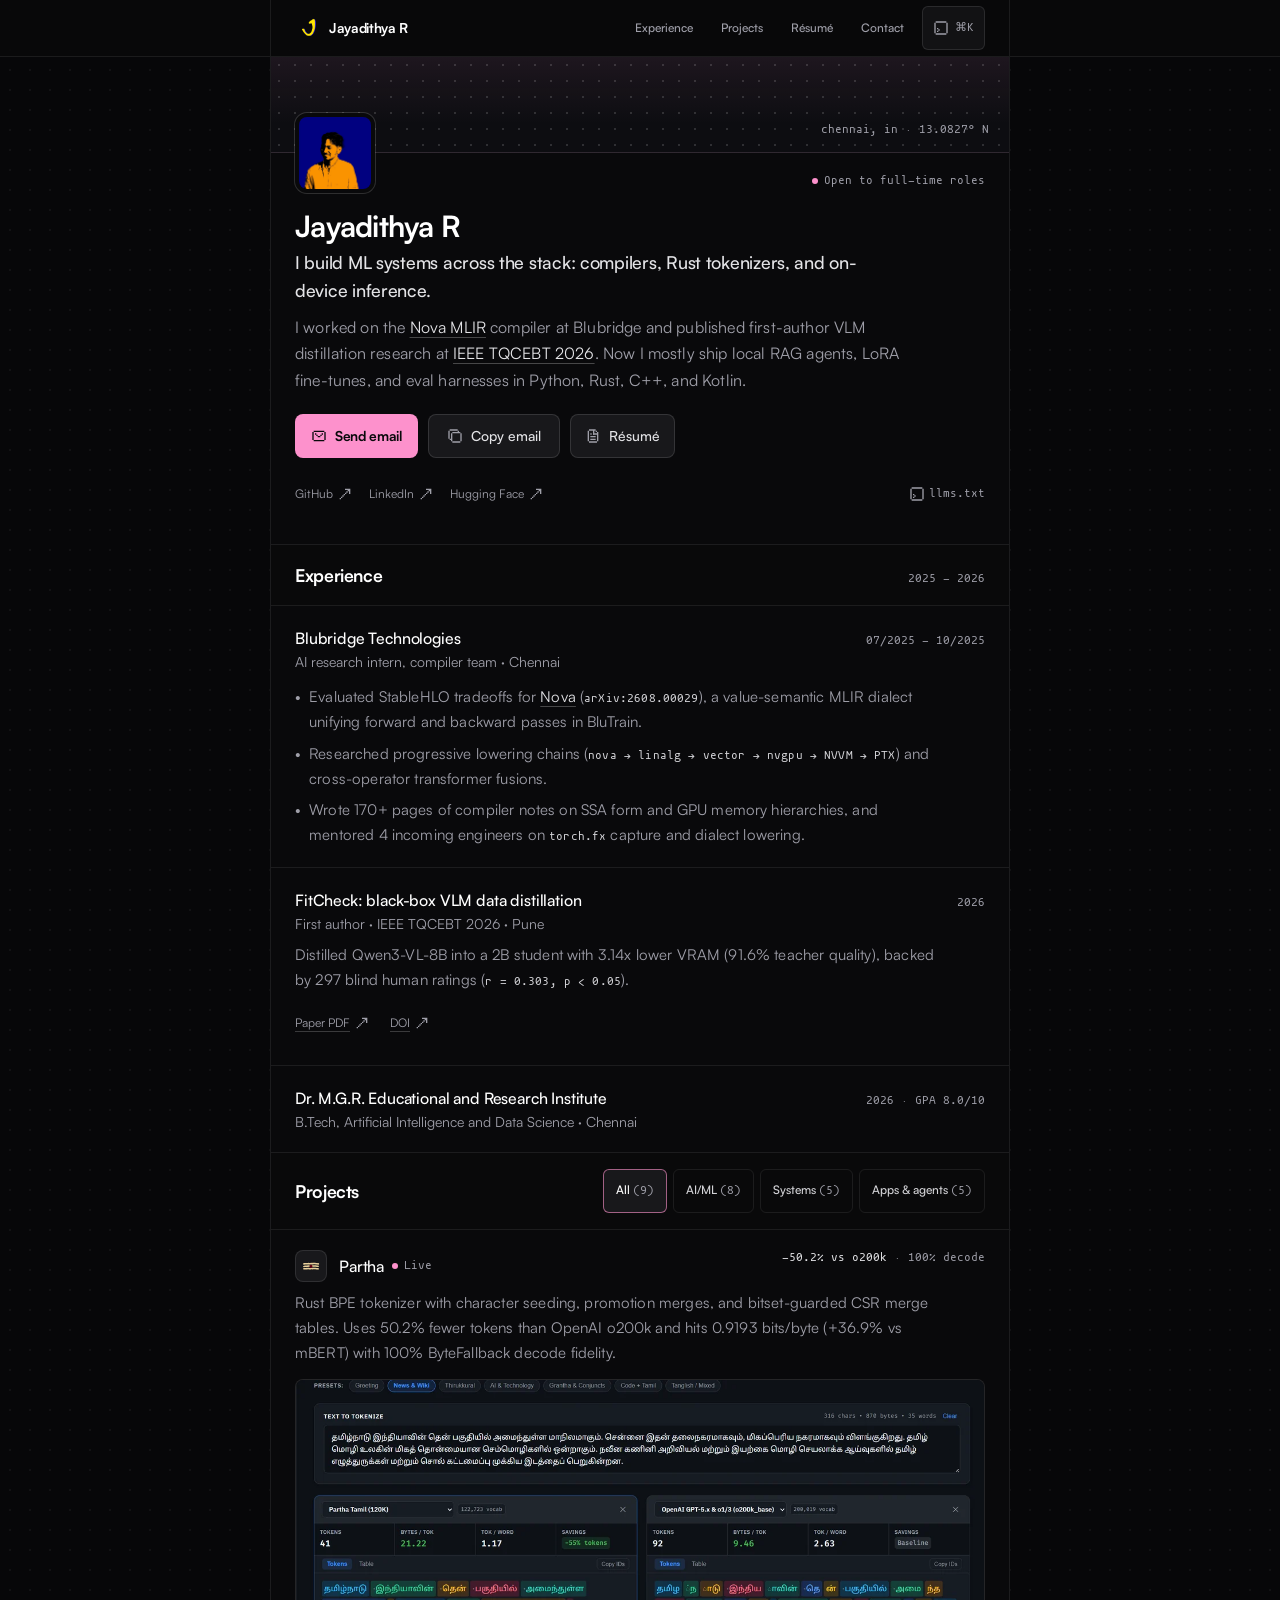
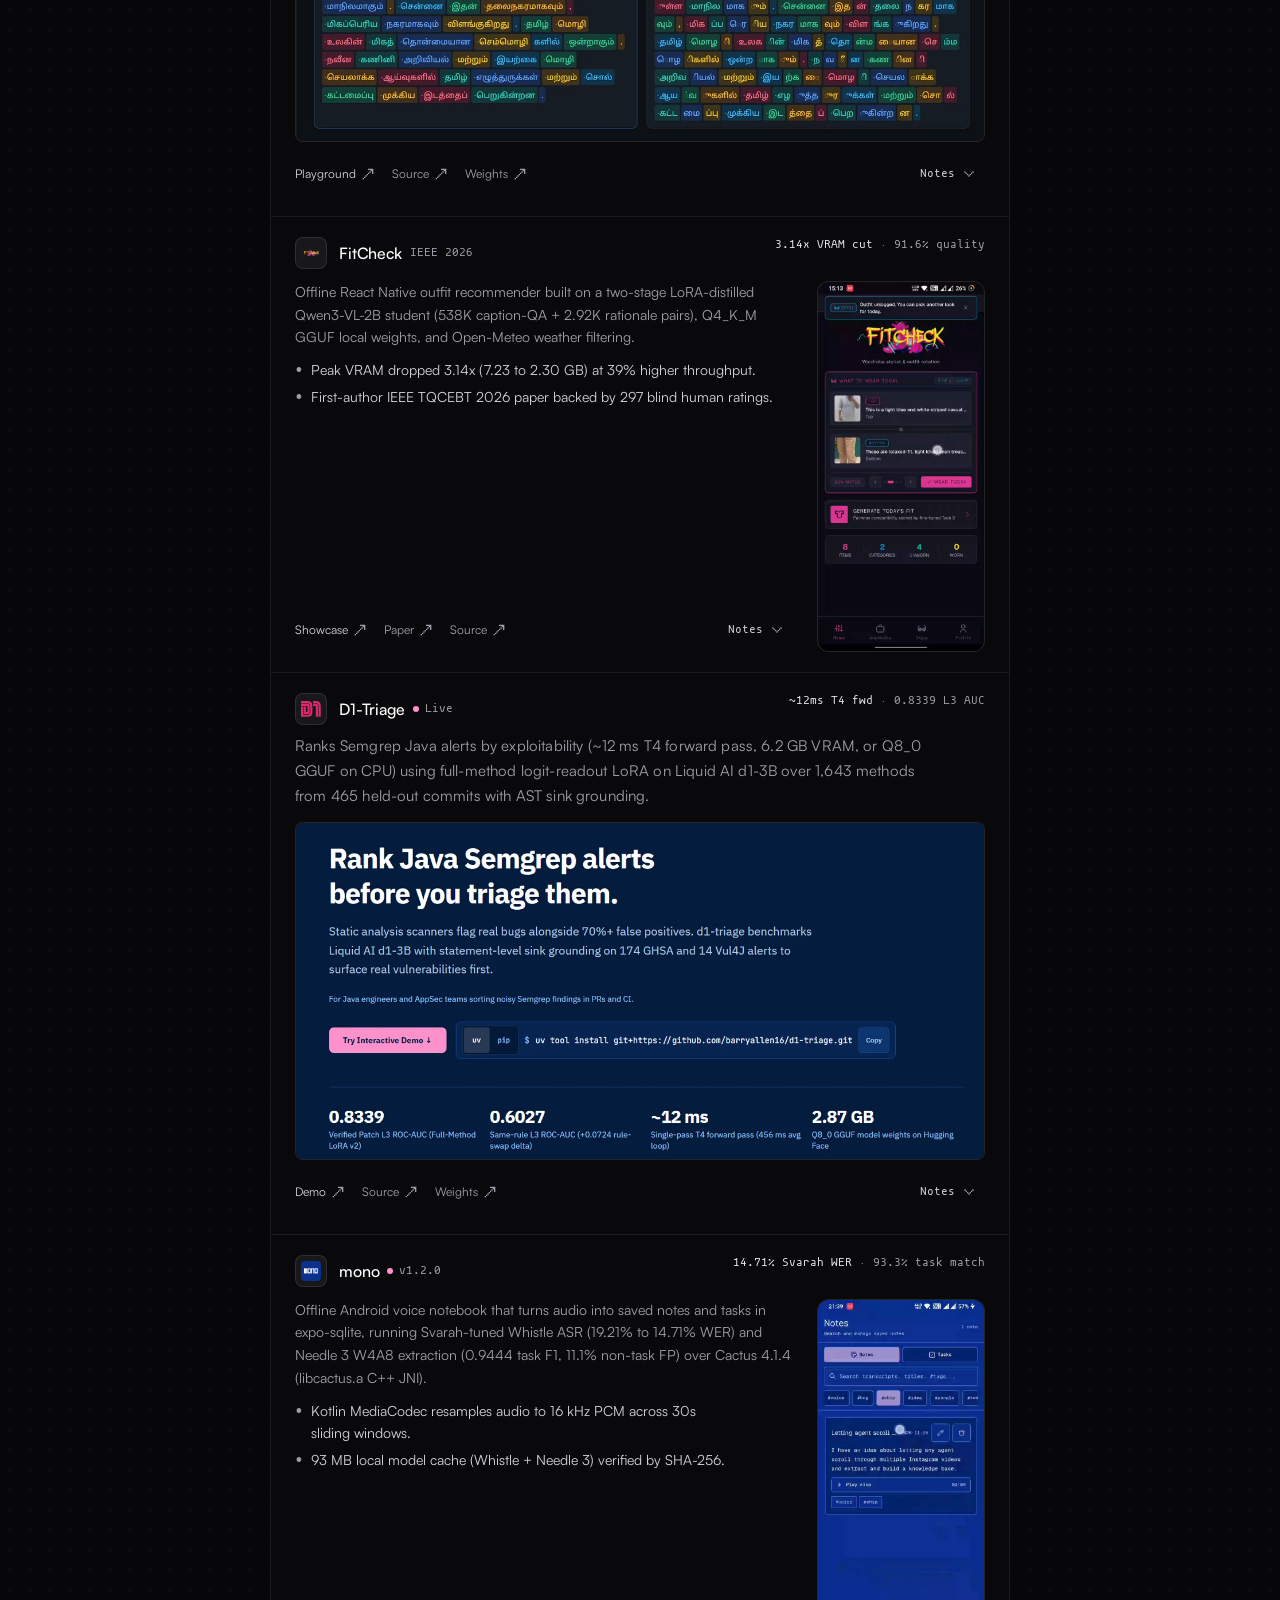
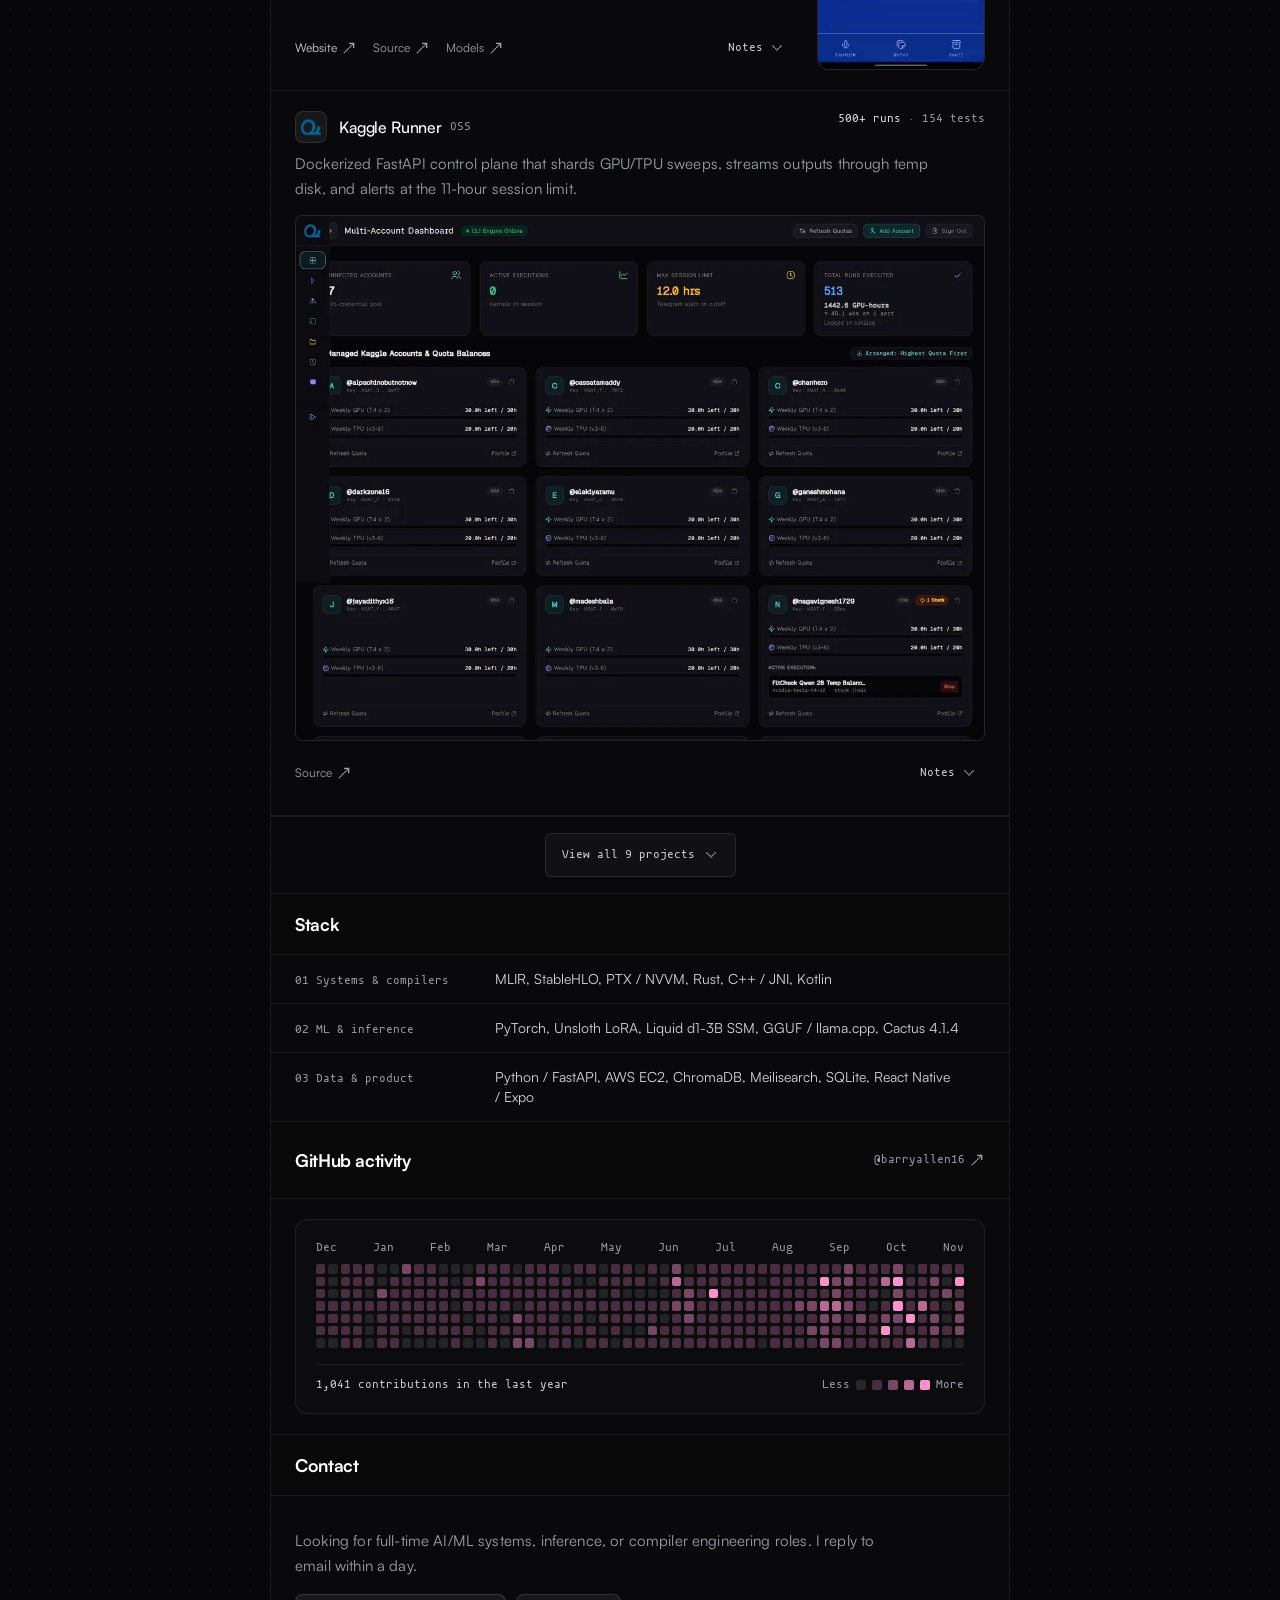
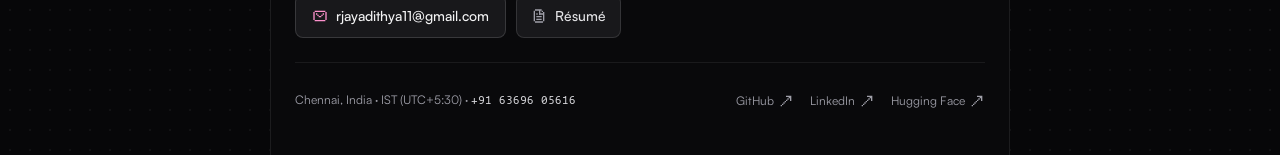
==== commit d5cee0bd: "update d1-triage copy and project visuals" ====
--- a/index.html
+++ b/index.html
@@ -329,7 +329,7 @@
             <p class="project-summary mt-2 text-sm text-zinc-400 leading-relaxed max-w-prose">
               Rust BPE tokenizer with character seeding, promotion merges, and bitset-guarded CSR merge tables. Uses 50.2% fewer tokens than OpenAI o200k and hits 0.9193 bits/byte (+36.9% vs mBERT) with 100% ByteFallback decode fidelity.
             </p>
-            <img src="./images/partha-demo.webp" loading="lazy" decoding="async" width="1200" height="692" class="project-media" alt="Partha Tamil 120K tokenizer comparing 11 tokens vs 17 tokens in OpenAI o200k_base on a Thirukkural verse" />
+            <img src="./images/partha-demo.webp" loading="lazy" decoding="async" width="1200" height="629" class="project-media" alt="Partha Tamil 120K tokenizer comparing 41 tokens vs 92 tokens in OpenAI o200k_base (-55% tokens) on Tamil Wikipedia text" />
             <div class="project-actions mt-2.5 flex flex-wrap items-center justify-between gap-2">
               <div class="flex flex-wrap items-center gap-4 text-xs text-zinc-400">
                 <a href="https://partha.isroot.in/" target="_blank" rel="noopener noreferrer" class="group inline-flex items-center gap-1 text-zinc-300 hover:text-white min-h-[44px]">
@@ -424,14 +424,14 @@
                 </div>
               </div>
               <div class="text-left sm:text-right font-mono text-xs tabular-nums">
-                <span class="text-zinc-200">12-14ms T4</span>
-                <span class="text-zinc-400"> &middot; 0.8372 AUC</span>
+                <span class="text-zinc-200">~12ms T4 fwd</span>
+                <span class="text-zinc-400"> &middot; 0.8339 L3 AUC</span>
               </div>
             </div>
             <p class="project-summary mt-2 text-sm text-zinc-400 leading-relaxed max-w-prose">
-              Filters false positives from Semgrep Java alerts (over 70% of raw alerts are false positives) in 12-14 ms on T4 (6.2 GB VRAM) or under a second on CPU, using contrastive LoRA on Liquid AI d1-3B over 416 real diffs with AST statement anchoring.
+              Ranks Semgrep Java alerts by exploitability (~12 ms T4 forward pass, 6.2 GB VRAM, or Q8_0 GGUF on CPU) using full-method logit-readout LoRA on Liquid AI d1-3B over 1,643 methods from 465 held-out commits with AST sink grounding.
             </p>
-            <img src="./images/d1-triage-demo.webp" loading="lazy" decoding="async" width="1200" height="585" class="project-media" alt="D1-Triage interactive Java path-traversal alert marked exploitable at 94.9% probability in 11.2ms" />
+            <img src="./images/d1-triage-demo.webp" loading="lazy" decoding="async" width="1200" height="585" class="project-media" alt="D1-Triage landing view showing 0.8339 L3 ROC-AUC, 0.6027 same-rule AUC, ~12 ms T4 forward pass, and 2.87 GB Q8_0 GGUF metrics" />
             <div class="project-actions mt-2.5 flex flex-wrap items-center justify-between gap-2">
               <div class="flex flex-wrap items-center gap-4 text-xs text-zinc-400">
                 <a href="https://barryallen16.github.io/d1-triage/" target="_blank" rel="noopener noreferrer" class="group inline-flex items-center gap-1 text-zinc-300 hover:text-white min-h-[44px]">
